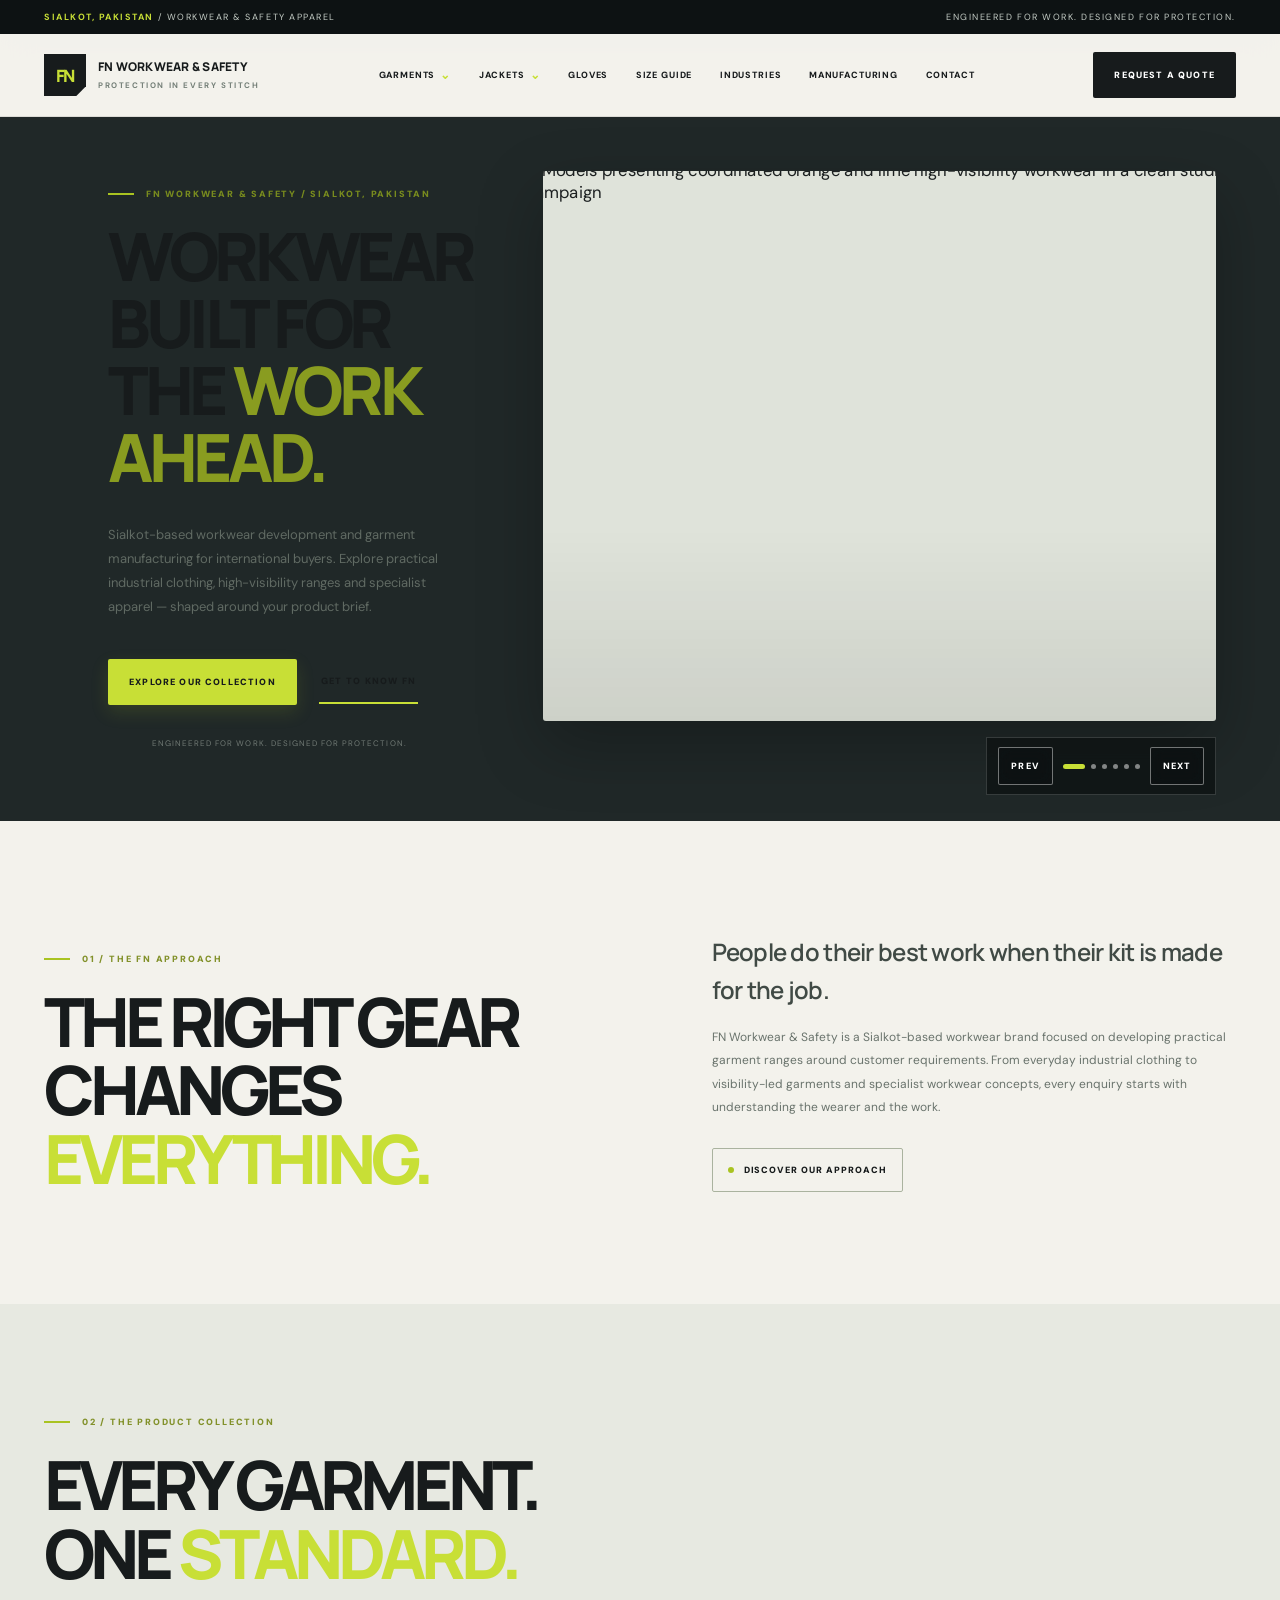
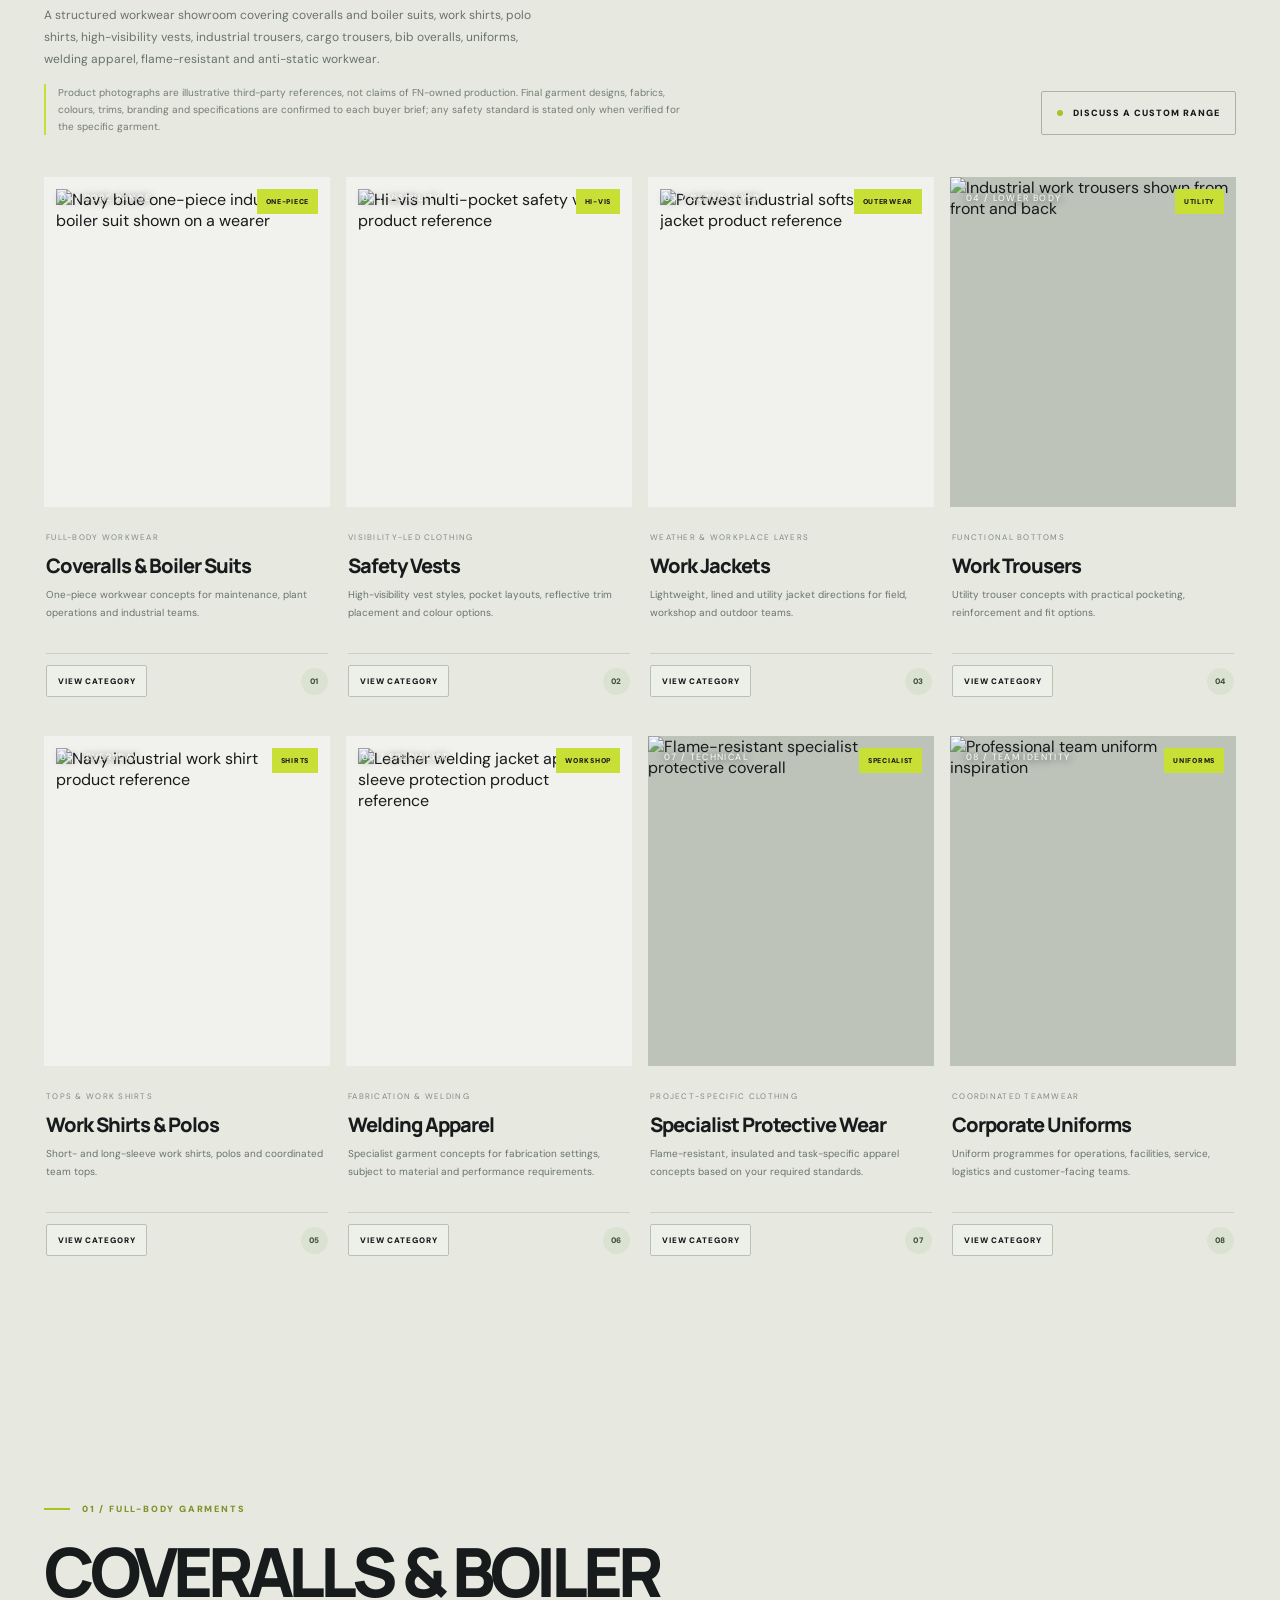
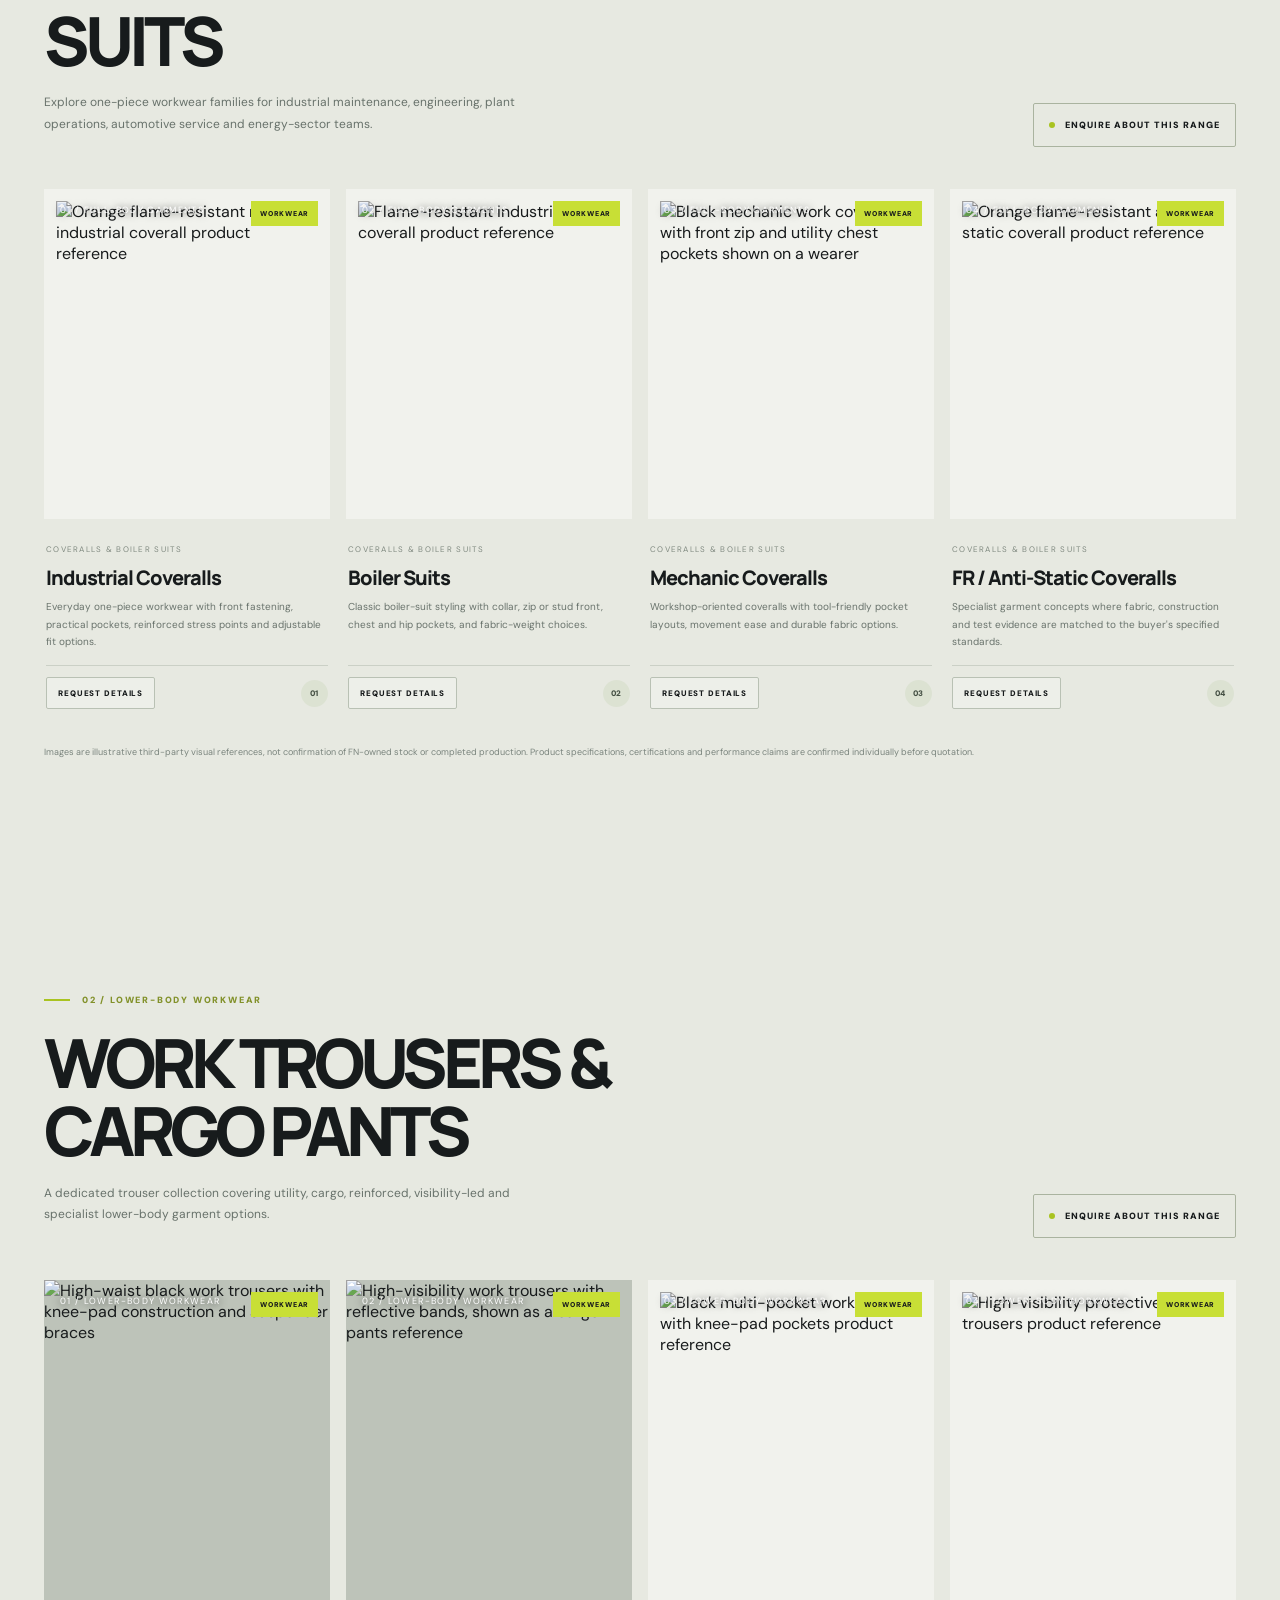
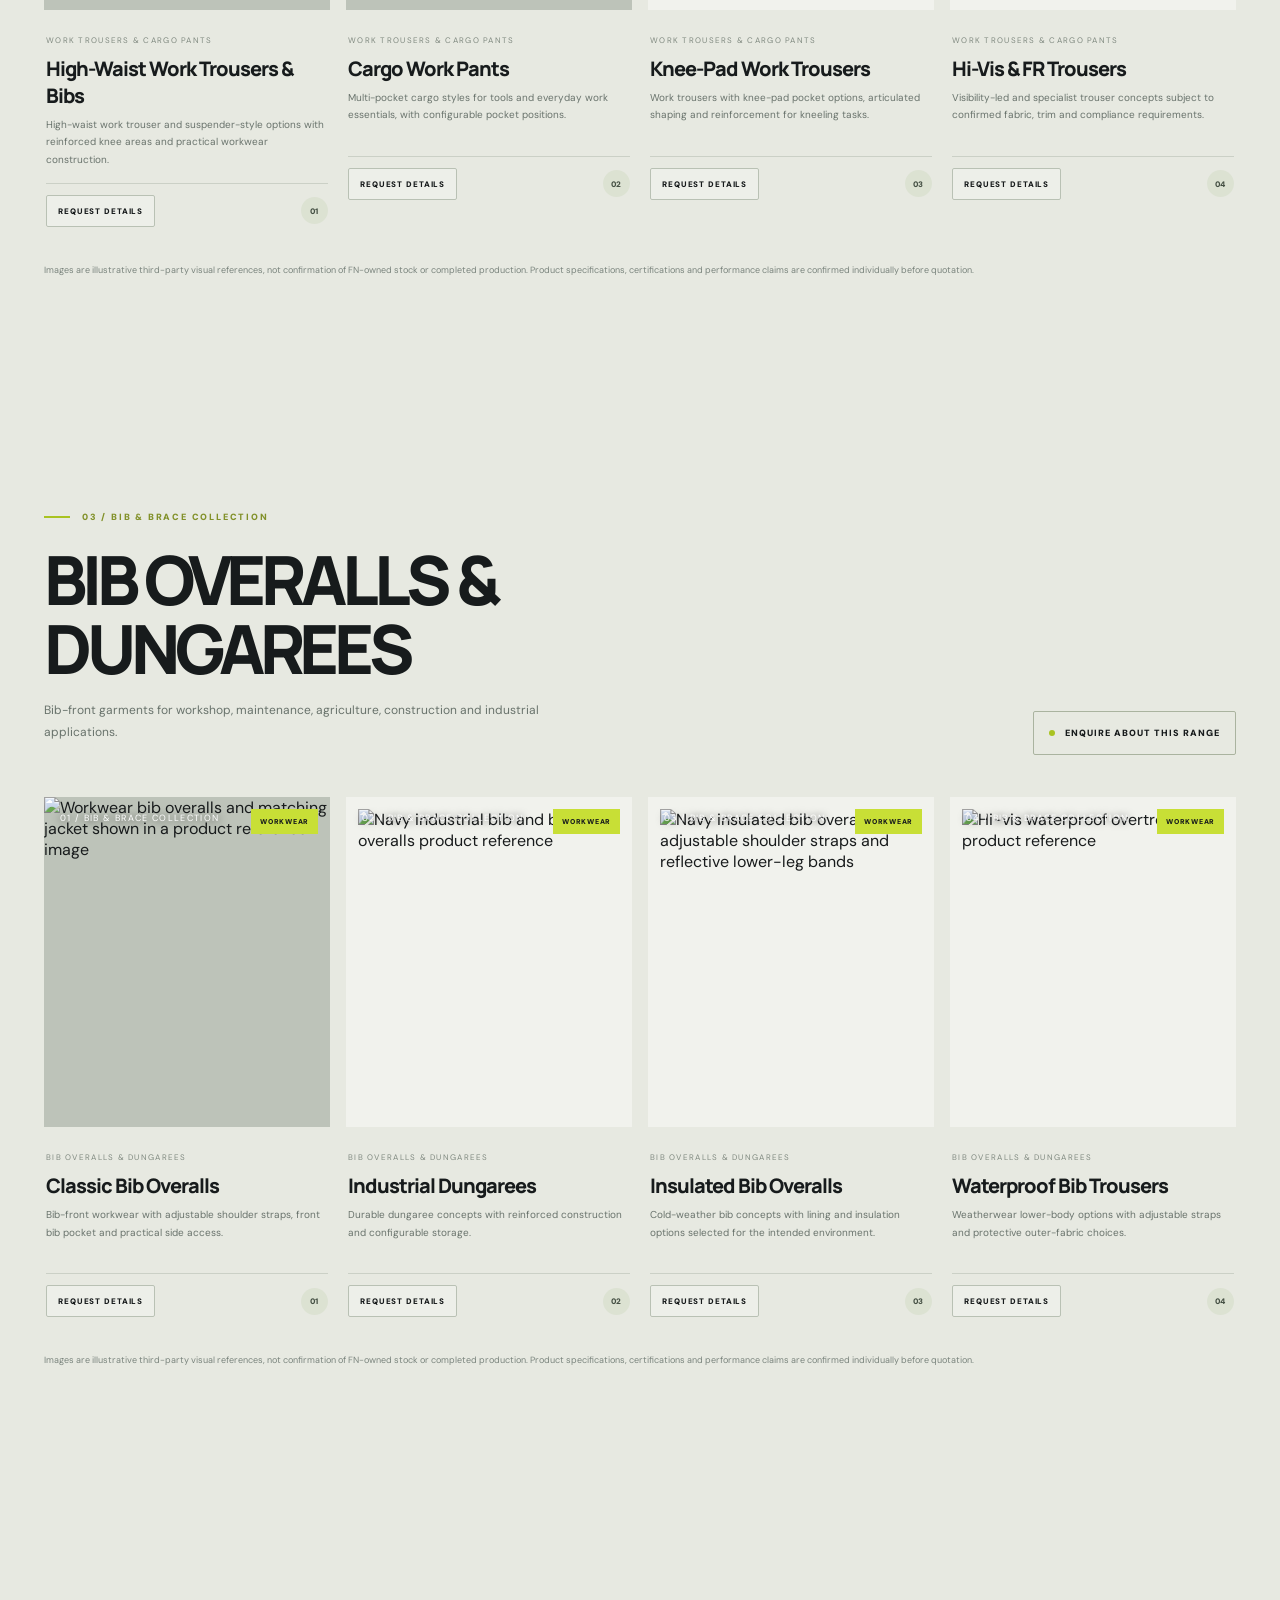
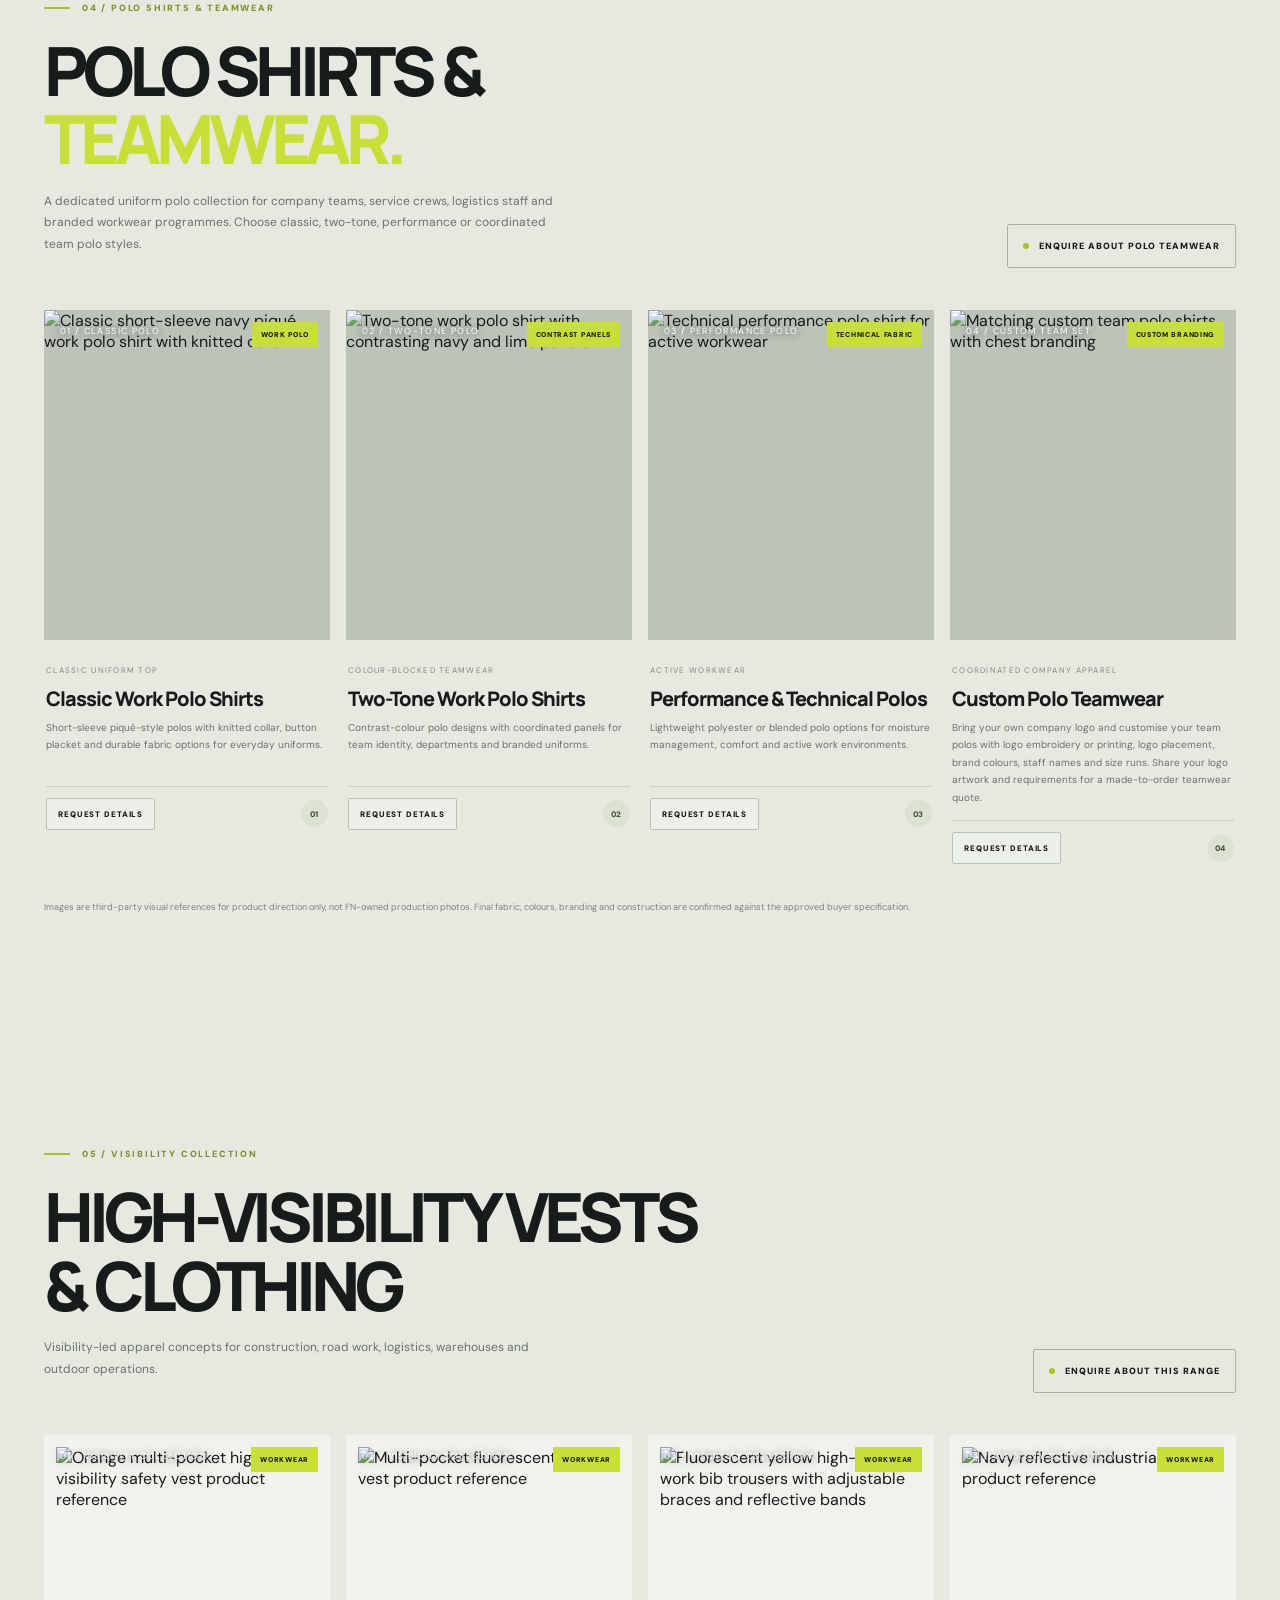
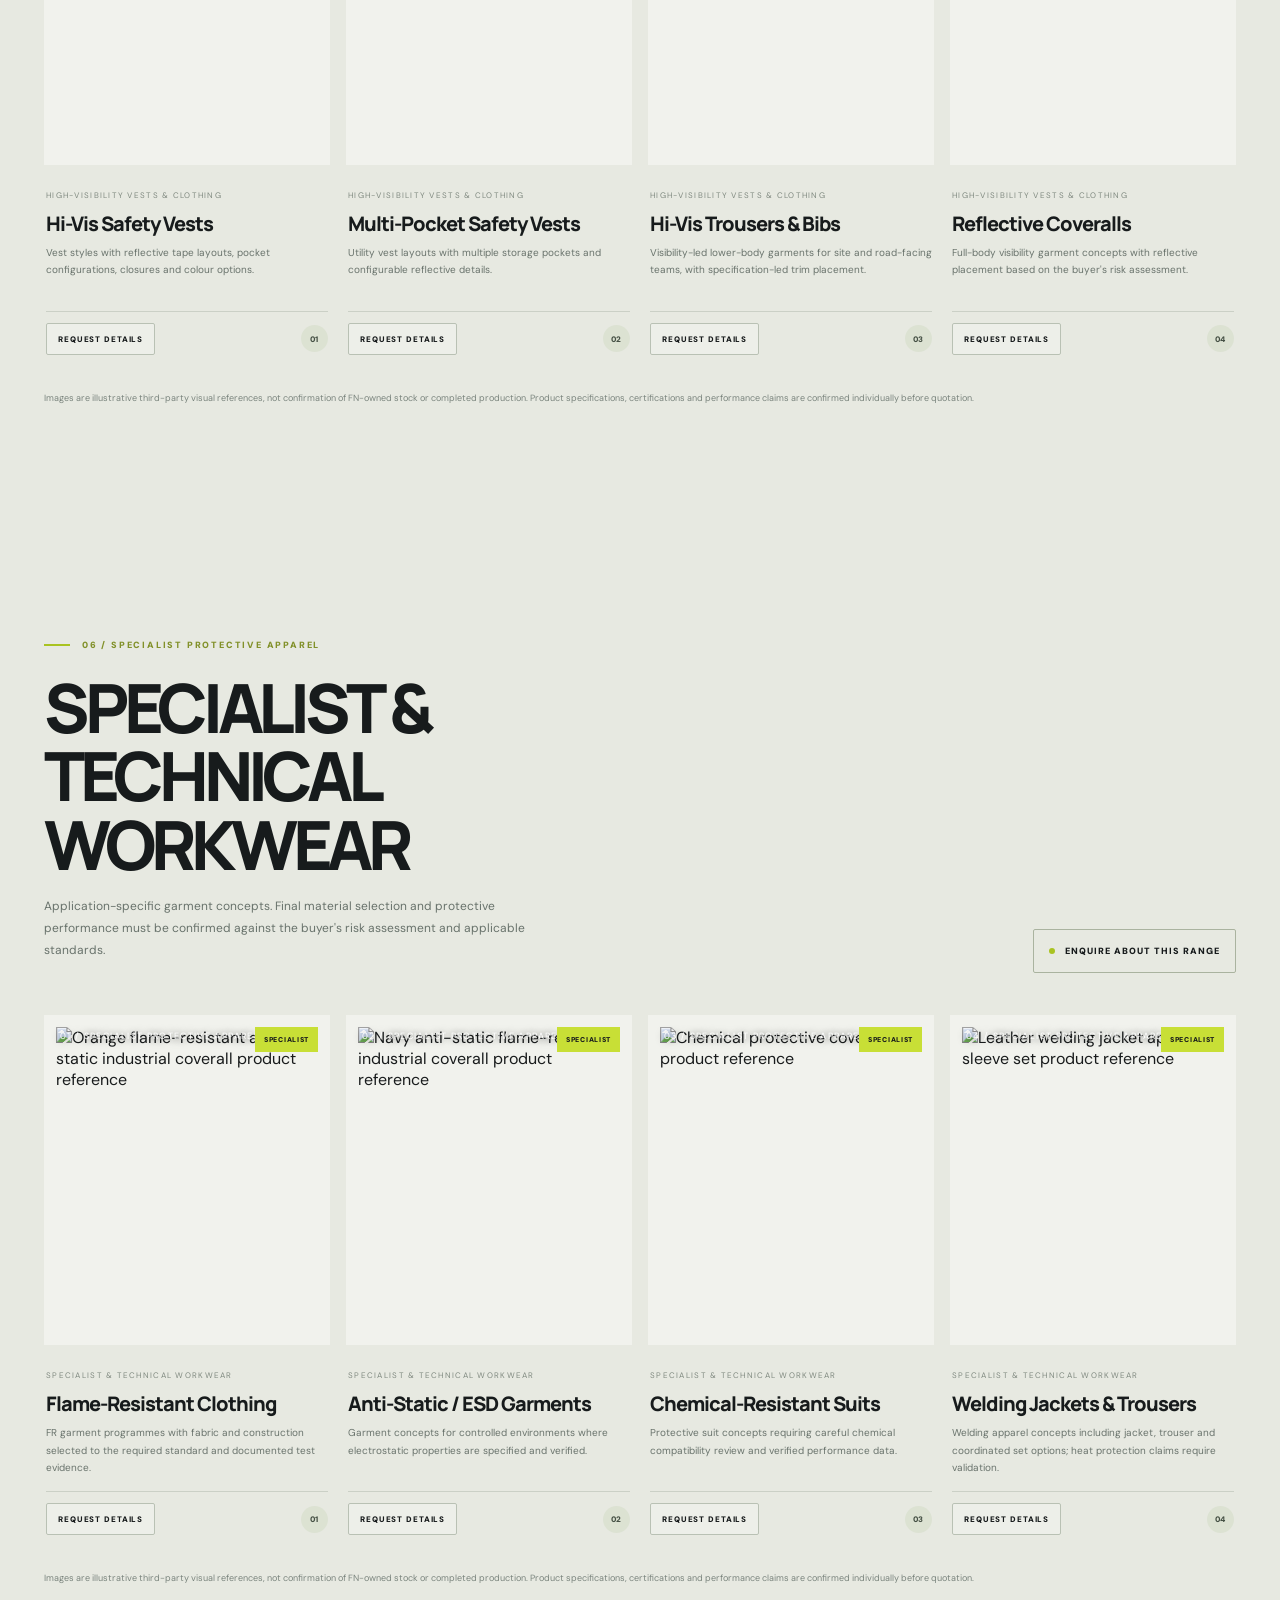
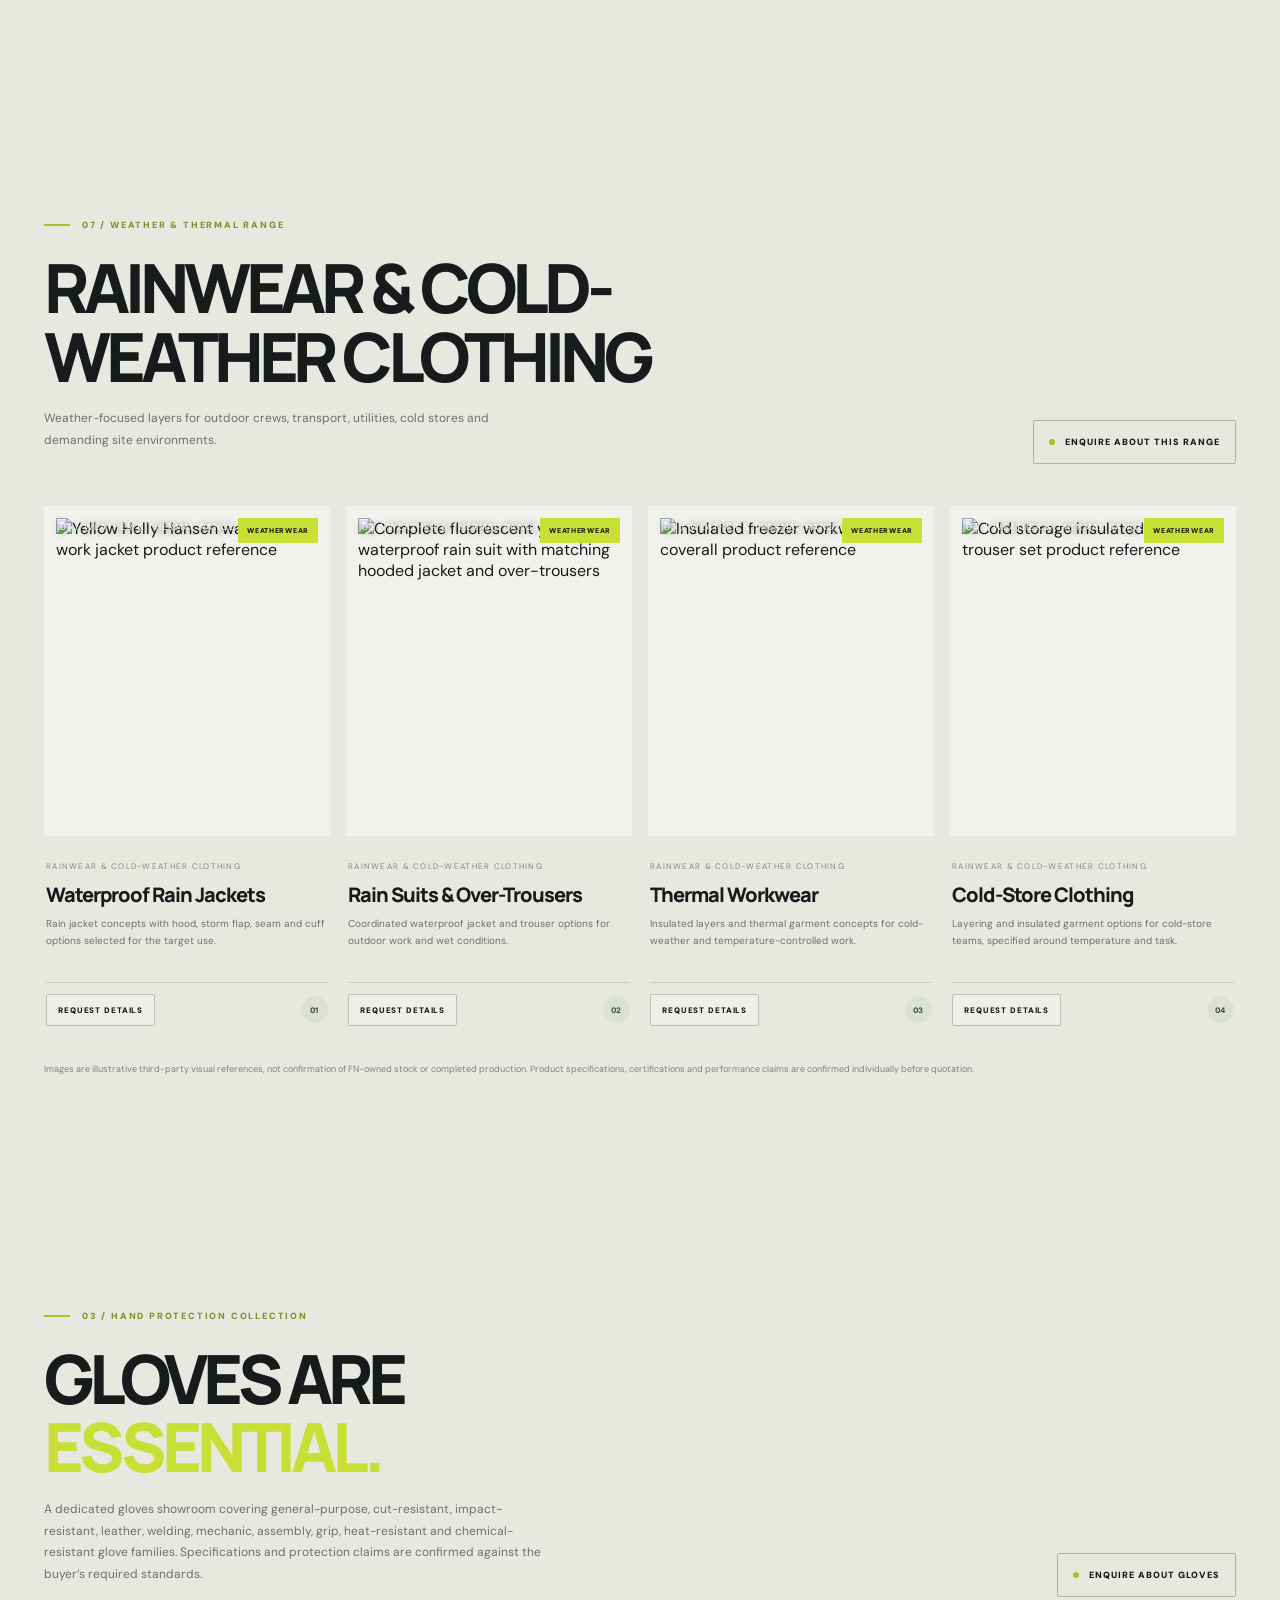
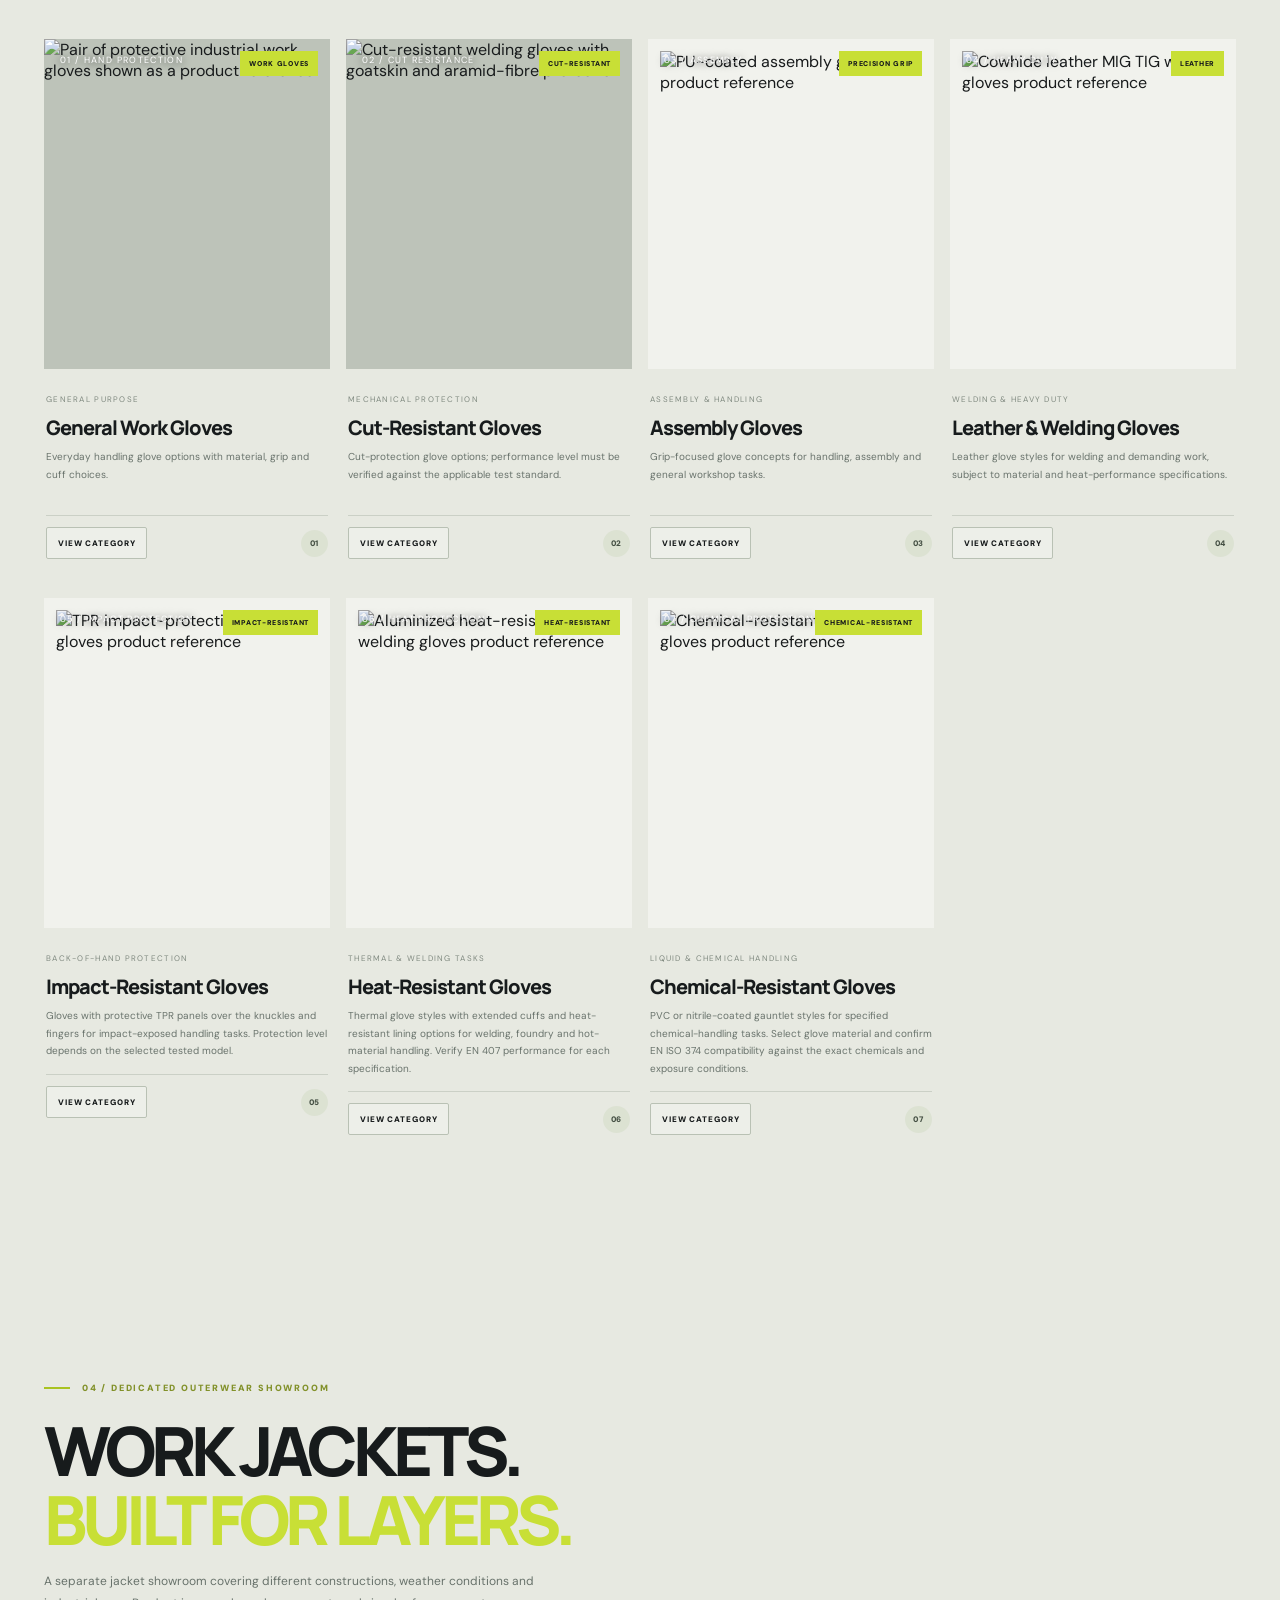
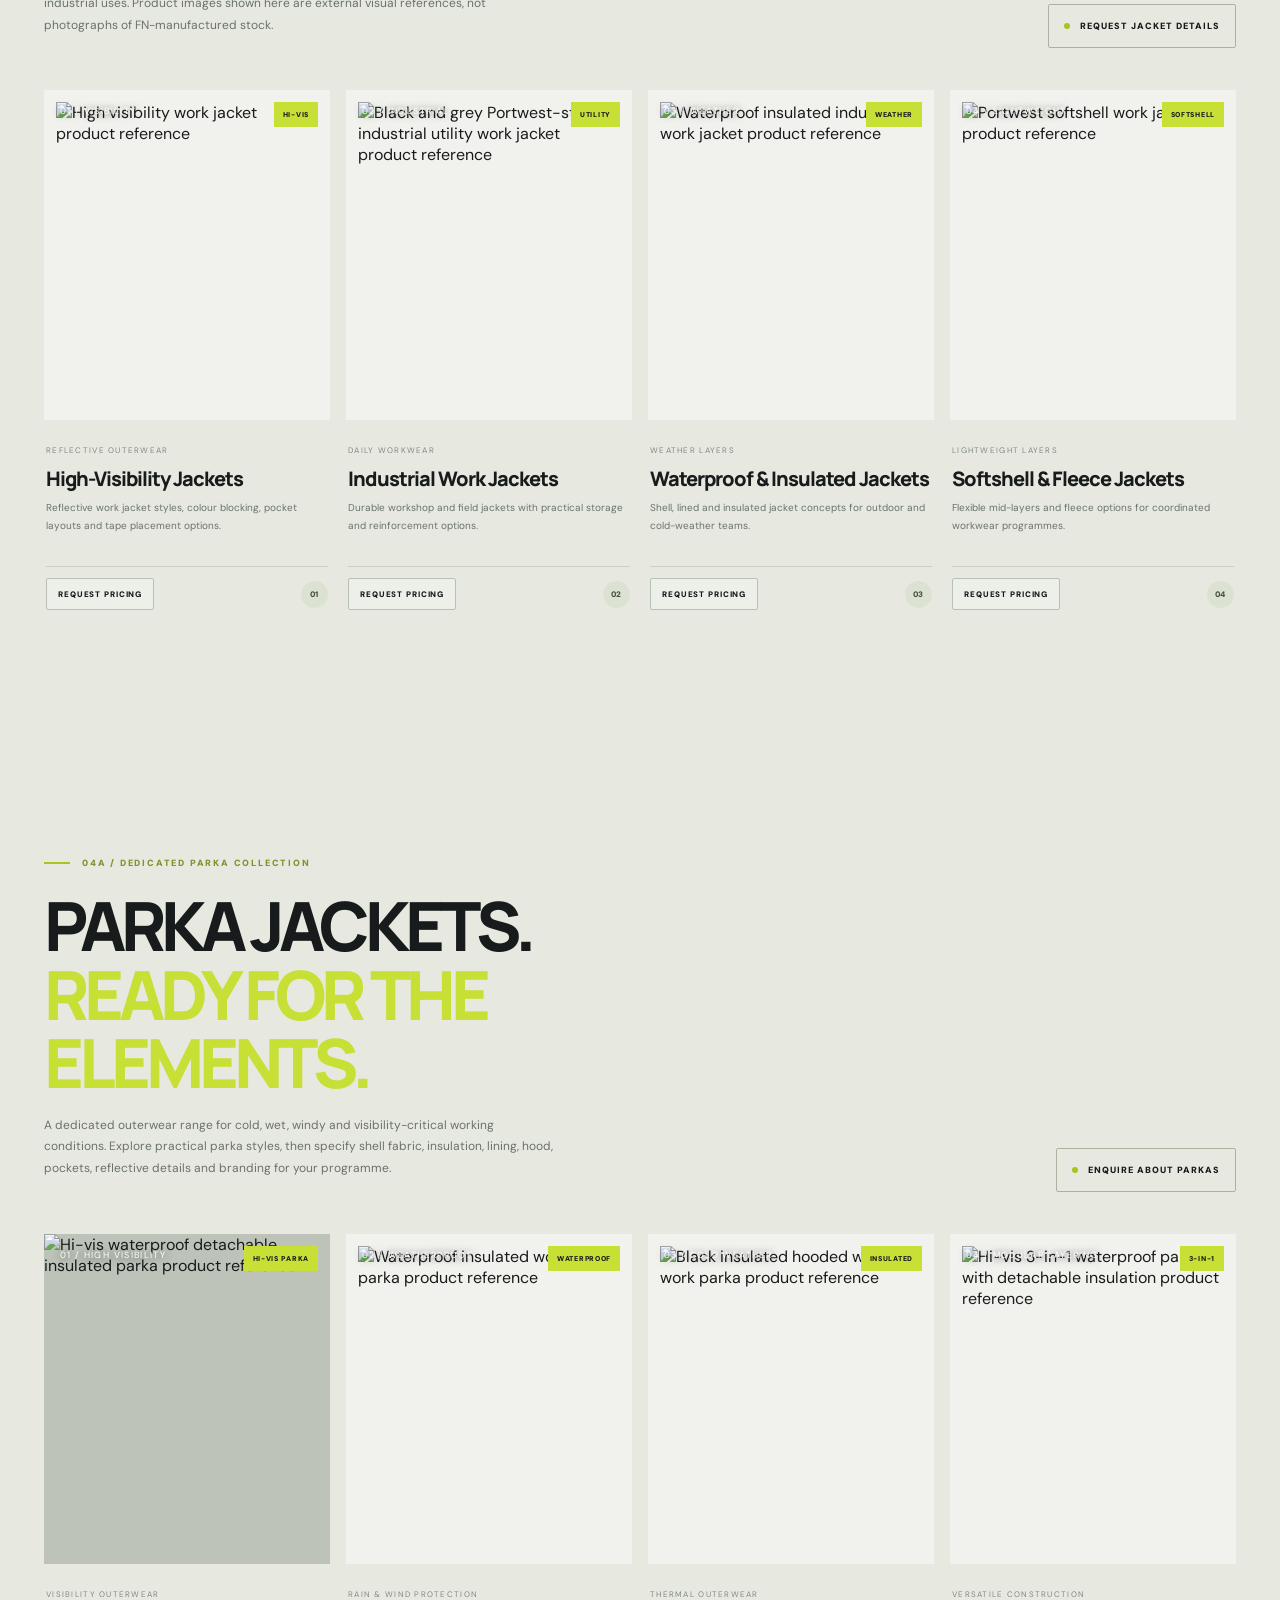
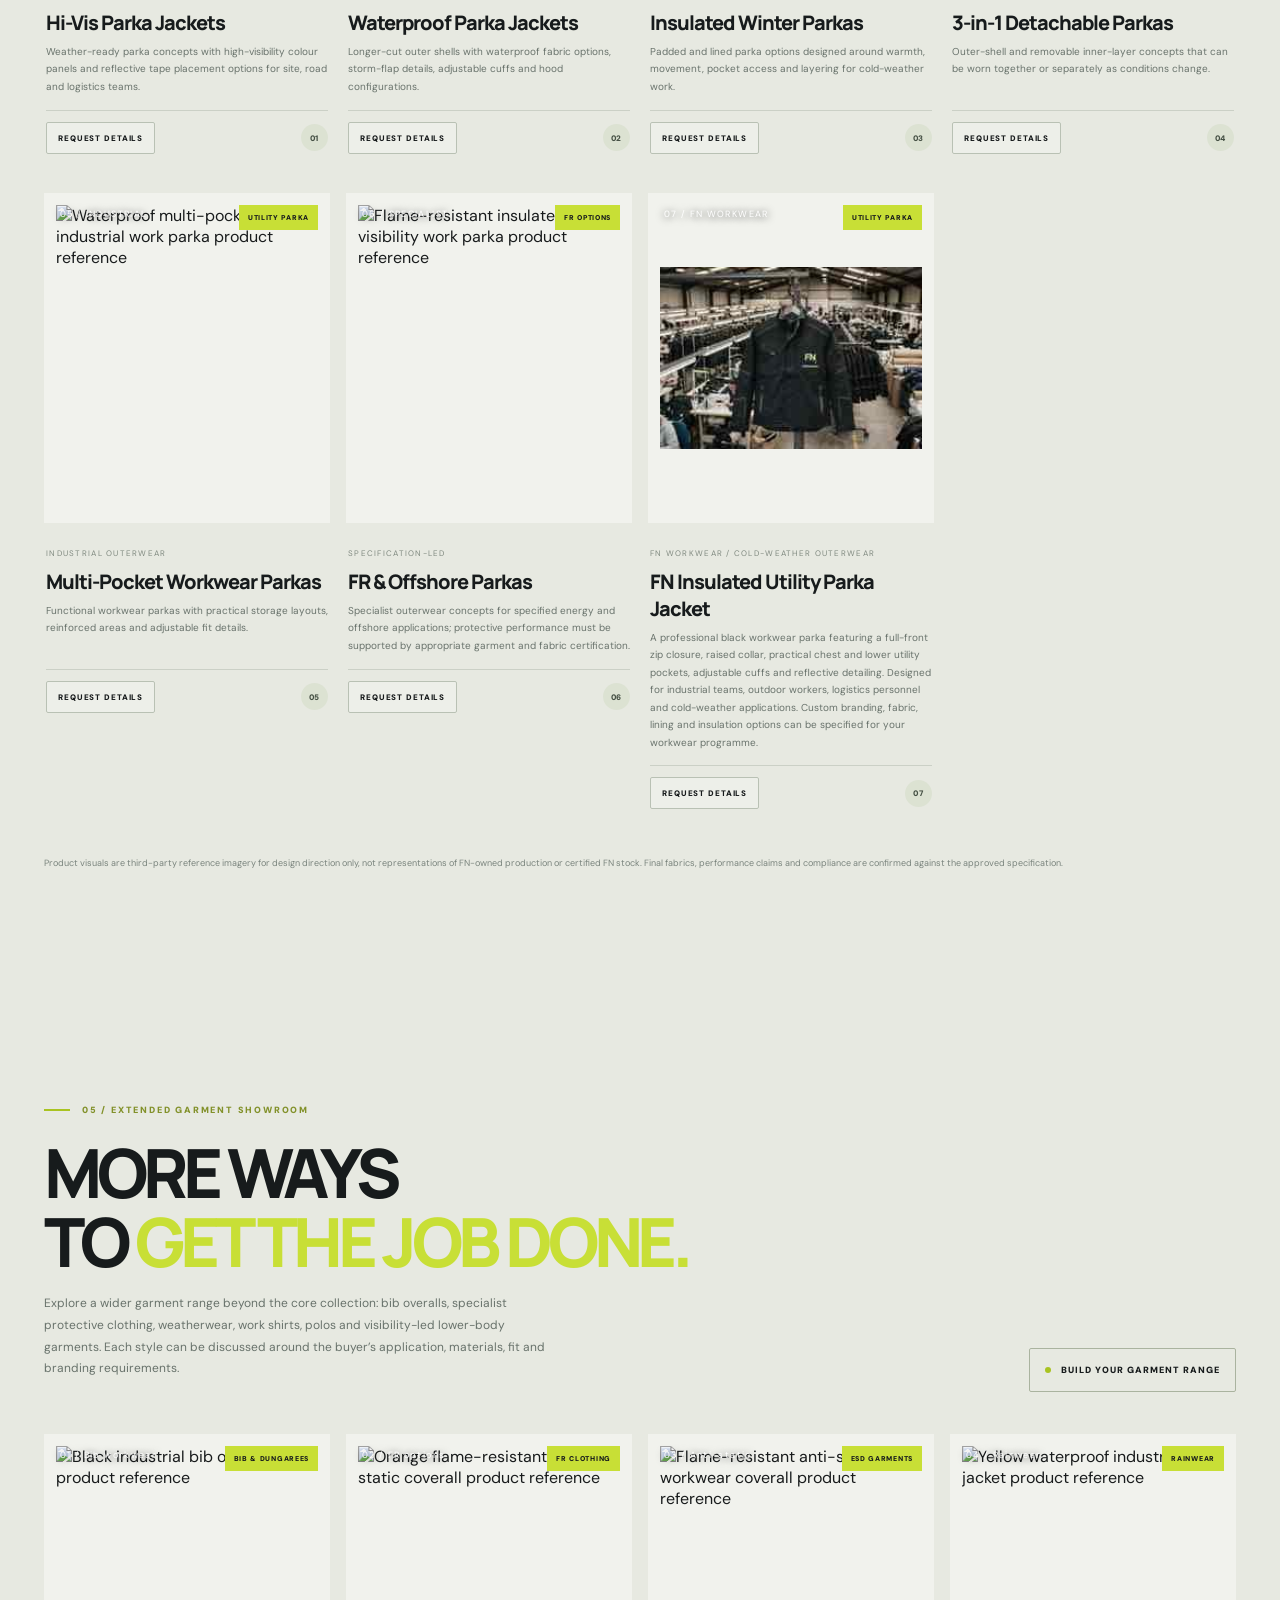
==== index.html @ 3ac315b6 "Replace manufacturing journey photos with six FN-branded stage visuals" ====
<!doctype html>
<html lang="en">
<head>
<meta charset="utf-8"><meta name="viewport" content="width=device-width,initial-scale=1">
<meta name="theme-color" content="#171b1c">
<meta name="description" content="Explore industrial workwear, safety garments and custom uniforms from FN Workwear & Safety in Sialkot, Pakistan. Enquire about products and quotations.">
<link rel="canonical" href="https://nadeemmishal792-sys.github.io/fn-workwear-safety/">
<meta name="robots" content="index,follow,max-image-preview:large">
<meta name="referrer" content="strict-origin-when-cross-origin">
<meta property="og:site_name" content="FN Workwear & Safety">
<meta property="og:url" content="https://nadeemmishal792-sys.github.io/fn-workwear-safety/">
<meta property="og:locale" content="en_PK">
<meta name="twitter:card" content="summary_large_image">
<meta name="twitter:title" content="FN Workwear & Safety | Workwear Built Around the Job">
<meta name="twitter:description" content="Explore workwear, industrial uniforms and safety apparel. Contact FN Workwear & Safety in Sialkot, Pakistan for product details and quotations.">
<script type="application/ld+json">
{
  "@context": "https://schema.org",
  "@type": "Organization",
  "name": "FN Workwear & Safety",
  "url": "https://nadeemmishal792-sys.github.io/fn-workwear-safety/",
  "description": "Workwear, industrial uniforms and safety apparel enquiries from Sialkot, Pakistan.",
  "address": {
    "@type": "PostalAddress",
    "addressLocality": "Sialkot",
    "addressCountry": "PK"
  },
  "email": "fnworkwear@gmail.com",
  "telephone": "+923434296090",
  "contactPoint": {
    "@type": "ContactPoint",
    "telephone": "+923434296090",
    "email": "fnworkwear@gmail.com",
    "contactType": "sales enquiries"
  }
}
</script>
<meta property="og:title" content="FN Workwear & Safety | Workwear Built Around the Job"><meta property="og:description" content="Explore industrial workwear, coveralls, high-visibility clothing, jackets, trousers, specialist garments and custom uniform programmes."><meta property="og:type" content="website">
<title>Workwear &amp; Safety Garments Manufacturer in Pakistan | FN</title>
<link rel="icon" href="favicon.svg" type="image/svg+xml">
<link rel="preconnect" href="https://fonts.googleapis.com"><link rel="preconnect" href="https://fonts.gstatic.com" crossorigin>
<link href="https://fonts.googleapis.com/css2?family=DM+Sans:wght@400;500;600;700&family=Manrope:wght@400;500;600;700;800;900&display=swap" rel="stylesheet">
<style>
:root{--ink:#171b1c;--deep:#0d1213;--paper:#f3f2ec;--white:#fbfaf6;--muted:#707974;--line:#d9ddd4;--lime:#c8df36;--lime2:#a9c321;--max:1320px;--ease:cubic-bezier(.2,.75,.25,1)}
*{box-sizing:border-box}html{scroll-behavior:smooth;scroll-padding-top:100px}body{margin:0;background:var(--paper);color:var(--ink);font-family:"DM Sans",sans-serif}a{color:inherit;text-decoration:none}img{display:block;width:100%;height:100%;object-fit:cover}button{font:inherit}.wrap{width:min(var(--max),calc(100% - 88px));margin:auto}
.topline{height:34px;background:var(--deep);color:#c4ccc5;font-size:9px;letter-spacing:.17em;text-transform:uppercase}.topline .wrap{height:100%;display:flex;align-items:center;justify-content:space-between}.topline strong{color:var(--lime);font-weight:700}
.header{position:sticky;top:0;z-index:30;background:rgba(243,242,236,.94);backdrop-filter:blur(18px);border-bottom:1px solid rgba(23,27,28,.1)}.nav{height:82px;display:flex;align-items:center;justify-content:space-between;gap:25px}.brand{display:flex;align-items:center;gap:12px;flex-shrink:0}.brand-mark{width:42px;height:42px;display:grid;place-items:center;background:var(--ink);color:var(--lime);font:900 17px Manrope;letter-spacing:-.1em;clip-path:polygon(0 0,100% 0,100% 77%,77% 100%,0 100%)}.brand-name{font:900 12px Manrope;letter-spacing:.02em;line-height:1.2}.brand-name small{display:block;font:700 8px "DM Sans";letter-spacing:.2em;color:#758078;margin-top:5px}.navlinks{display:flex;align-items:center;gap:clamp(13px,2vw,28px)}.navlinks a{font-size:9px;letter-spacing:.11em;text-transform:uppercase;font-weight:800;position:relative}.navlinks a:after{display:none!important}.navlinks a:hover:after{display:none!important}.btn{display:inline-flex;align-items:center;justify-content:center;gap:18px;padding:16px 21px;border:0;font-size:9px;font-weight:900;letter-spacing:.13em;text-transform:uppercase;transition:transform .25s var(--ease),background .25s;cursor:pointer}.btn:hover{transform:translateY(-3px)}.btn-lime{background:var(--lime);color:var(--ink)}.btn-lime:hover{background:#d8eb65}.btn-dark{background:var(--ink);color:white}.btn-outline{border:1px solid rgba(255,255,255,.38);color:white}.menu{display:none;border:0;background:none;font-size:25px}
.hero{min-height:690px;height:min(790px,calc(100svh - 116px));position:relative;overflow:hidden;background:#202828;color:white;isolation:isolate}.hero-media{position:absolute;inset:0;z-index:-2}.hero-media img{filter:grayscale(.22) brightness(.72);object-position:center 44%;transform:scale(1.02);animation:heroCinematic 32s ease-in-out infinite alternate;will-change:transform;backface-visibility:hidden}.hero:after{content:"";position:absolute;inset:0;z-index:-1;background:linear-gradient(90deg,rgba(8,13,14,.93),rgba(8,13,14,.67) 47%,rgba(8,13,14,.1)),linear-gradient(0deg,rgba(8,13,14,.55),transparent 42%)}.hero-inner{height:100%;display:flex;flex-direction:column;justify-content:center;padding-top:15px}.eyebrow{display:flex;align-items:center;gap:12px;font-size:9px;font-weight:900;letter-spacing:.2em;text-transform:uppercase;color:#82912a}.eyebrow:before{content:"";width:26px;height:2px;background:var(--lime2)}.hero .eyebrow{color:var(--lime)}.hero h1{font:900 clamp(64px,9.3vw,132px)/.87 Manrope;letter-spacing:-.09em;margin:30px 0 24px;max-width:930px}.hero h1 em,.headline em{font-style:normal;color:var(--lime)}.hero-copy{max-width:490px;color:#d2d8d1;font-size:15px;line-height:1.85}.hero-actions{display:flex;align-items:center;gap:28px;margin-top:29px}.hero-link{font-size:9px;font-weight:900;letter-spacing:.14em}.hero-meta{position:absolute;bottom:29px;left:0;right:0;display:flex;justify-content:space-between;color:#d0d5ce;font-size:8px;letter-spacing:.16em;text-transform:uppercase}.hero-meta b{color:var(--lime)}
.section{padding:112px 0}.intro-grid{display:grid;grid-template-columns:1fr 1fr;gap:12%;align-items:end}.headline{font:900 clamp(40px,5.3vw,72px)/1.01 Manrope;letter-spacing:-.075em;margin:22px 0 0}.lead{font:600 clamp(18px,2vw,24px)/1.55 Manrope;letter-spacing:-.03em;color:#404a45;margin:0 0 18px}.body-copy{font-size:12px;line-height:1.95;color:#69736c}.text-link{display:inline-flex;gap:12px;align-items:center;border-bottom:1px solid #98a18f;padding:0 0 10px;font-size:9px;font-weight:900;letter-spacing:.13em;text-transform:uppercase;margin-top:17px}
.product-section{background:#e7e9e1}.section-head{display:flex;justify-content:space-between;align-items:end;gap:25px;margin-bottom:42px}.section-head .headline{max-width:690px}.section-intro{max-width:510px;font-size:12px;line-height:1.8;color:#68726b;margin-top:18px}.image-reference-note{max-width:650px;margin:14px 0 0;font-size:10px;line-height:1.7;color:#737c72;border-left:2px solid var(--lime);padding-left:12px}.product-grid{display:grid;grid-template-columns:repeat(4,minmax(0,1fr));gap:16px}.product-card{min-width:0;display:block;perspective:1000px}.product-image{height:330px;position:relative;overflow:hidden;background:#bdc3b9;transform-style:preserve-3d;transition:transform .5s var(--ease),box-shadow .5s}.product-image img{transition:transform .8s var(--ease),filter .5s;filter:saturate(.72)}.product-image img.garment-photo{object-fit:contain;padding:12px;background:#f1f2ec}.product-card:hover .product-image{transform:translateY(-5px);box-shadow:16px 20px 38px rgba(20,29,23,.15)}.product-card:hover .product-image img{transform:scale(1.055);filter:saturate(1)}.product-number{position:absolute;top:15px;left:16px;color:white;font-size:9px;letter-spacing:.15em;text-shadow:0 1px 8px #111}.product-badge{position:absolute;right:12px;top:12px;background:var(--lime);color:var(--ink);padding:8px 9px;font-size:7px;font-weight:900;letter-spacing:.1em;text-transform:uppercase}.product-arrow{display:none!important}.product-info{padding:17px 2px 23px}.product-info small{font-size:8px;color:#808a80;letter-spacing:.16em;text-transform:uppercase}.product-info h3{font:900 20px Manrope;letter-spacing:-.05em;margin:7px 0}.product-info p{font-size:10px;line-height:1.75;color:#69736c;margin:0;min-height:53px}.product-footer{display:flex;justify-content:space-between;align-items:center;border-top:1px solid #cbd0c6;margin-top:14px;padding-top:11px;font-size:8px;font-weight:900;letter-spacing:.1em;text-transform:uppercase}
.dark-section{background:var(--ink);color:white}.dark-grid{display:grid;grid-template-columns:.82fr 1.18fr;gap:8%;align-items:center}.dark-section .headline{font-size:clamp(43px,5vw,68px)}.dark-section .body-copy{color:#b1bbb2;max-width:430px;margin:25px 0}.feature-list{padding:0;list-style:none;margin:26px 0 30px}.feature-list li{display:flex;align-items:center;gap:12px;margin:14px 0;font-size:11px;color:#d4d9d2}.feature-list i{font-style:normal;color:var(--lime);border:1px solid var(--lime);width:18px;height:18px;display:grid;place-items:center;font-size:10px}.feature-image{height:520px;position:relative;overflow:hidden;transform:none;box-shadow:22px 24px 0 rgba(200,223,54,.12)}.feature-image img{filter:saturate(.7)}.feature-label{position:absolute;left:0;bottom:0;background:var(--lime);color:var(--ink);padding:14px 18px;font-size:8px;font-weight:900;letter-spacing:.13em}
.industry-section{background:var(--paper)}.industry-grid{display:grid;grid-template-columns:repeat(3,1fr);gap:16px}.industry-card{height:340px;position:relative;overflow:hidden;background:#202727;color:white;isolation:isolate}.industry-card img{position:absolute;inset:0;z-index:-2;filter:brightness(.55) saturate(.65);transition:transform .7s var(--ease),filter .5s}.industry-card:after{content:"";position:absolute;inset:0;z-index:-1;background:linear-gradient(0deg,rgba(8,12,13,.9),transparent 70%)}.industry-card:hover img{transform:scale(1.06);filter:brightness(.7) saturate(.9)}.industry-content{position:absolute;left:23px;right:23px;bottom:22px}.industry-content small{font-size:8px;letter-spacing:.16em;color:var(--lime);font-weight:800}.industry-content h3{font:900 26px Manrope;letter-spacing:-.055em;margin:8px 0}.industry-content p{font-size:10px;line-height:1.7;color:#d2d8d1;max-width:330px;margin:0}.industry-content span{position:absolute;right:0;bottom:0;width:37px;height:37px;background:var(--lime);color:var(--ink);display:grid;place-items:center;font-size:17px}
.manifesto{background:var(--lime);padding:95px 0}.manifesto .eyebrow{color:#47521b}.manifesto .eyebrow:before{background:#47521b}.manifesto h2{font:900 clamp(40px,6.2vw,82px)/.97 Manrope;letter-spacing:-.08em;margin:28px 0 25px;max-width:1050px}.manifesto h2 em{font-style:normal;color:#f4f3ec}.manifesto p{font-size:12px;line-height:1.8;max-width:540px;color:#465020}
.process-grid{display:grid;grid-template-columns:repeat(4,1fr);margin-top:52px;border-top:1px solid var(--line)}.process{padding:26px 23px 20px 0;min-height:205px;border-bottom:1px solid var(--line)}.process:not(:first-child){padding-left:24px;border-left:1px solid var(--line)}.process b{font-size:9px;letter-spacing:.15em;color:#87972b}.process h3{font:900 23px Manrope;letter-spacing:-.04em;margin:36px 0 9px}.process p{font-size:10px;line-height:1.8;color:#69736c;max-width:230px}
.contact-band{background:#e7e9e1}.contact-grid{display:grid;grid-template-columns:.85fr 1.15fr;gap:9%;align-items:start}.contact-info .headline{font-size:clamp(40px,5vw,66px)}.contact-list{margin-top:30px;border-top:1px solid #cbd0c6}.contact-list a{display:block;padding:16px 0;border-bottom:1px solid #cbd0c6;font-size:13px;font-weight:800}.contact-list small{display:block;font-size:8px;letter-spacing:.16em;color:#78827a;margin-bottom:7px}.form{background:#f7f6f0;padding:34px;box-shadow:0 20px 45px rgba(30,38,31,.07)}.form h3{font:900 25px Manrope;letter-spacing:-.05em;margin:0 0 24px}.form label{display:block;font-size:8px;letter-spacing:.13em;font-weight:900;color:#66716a;margin:0 0 15px}.form input,.form textarea,.form select{display:block;width:100%;margin-top:8px;padding:14px;border:1px solid #d2d6cd;background:#fffefa;color:var(--ink);font:12px "DM Sans";outline:none}.form input:focus,.form textarea:focus,.form select:focus{border-color:#9bad31}.form textarea{min-height:105px;resize:vertical}.form-row{display:grid;grid-template-columns:1fr 1fr;gap:14px}.form-note{font-size:9px;line-height:1.7;color:#7a847d;margin-top:13px}
.footer{background:#0b1011;color:white;padding:70px 0 24px}.footer-top{display:flex;justify-content:space-between;align-items:center;gap:30px;padding-bottom:43px;border-bottom:1px solid #2b3331}.footer .brand-mark{background:var(--lime);color:var(--ink)}.footer .brand-name small{color:#8b968e}.footer-strap{font:900 clamp(24px,3.2vw,40px)/1.1 Manrope;letter-spacing:-.05em}.footer-grid{display:grid;grid-template-columns:1.3fr 1fr 1fr 1fr;gap:35px;padding:38px 0}.footer-col small{font-size:8px;color:var(--lime);letter-spacing:.17em;text-transform:uppercase}.footer-col a,.footer-col p{display:block;color:#b1bbb3;font-size:10px;line-height:2;margin:9px 0}.footer-bottom{display:flex;justify-content:space-between;gap:20px;border-top:1px solid #2b3331;padding-top:18px;color:#7f8a82;font-size:8px;letter-spacing:.08em}
@keyframes heroCinematic{0%{transform:scale(1.02) translate3d(0,0,0)}50%{transform:scale(1.09) translate3d(-.7%,.25%,0)}100%{transform:scale(1.045) translate3d(.55%,-.2%,0)}}
.reveal{opacity:0;transform:translateY(24px);transition:opacity .7s var(--ease),transform .7s var(--ease)}.reveal.visible{opacity:1;transform:translateY(0)}
@media(max-width:1050px){.wrap{width:calc(100% - 54px)}.navlinks{gap:13px}.navlinks a{font-size:8px}.nav>.btn{padding:13px}.product-grid{grid-template-columns:repeat(3,1fr)}.product-image{height:310px}.dark-grid{gap:5%}.industry-grid{grid-template-columns:repeat(2,1fr)}}
@media(max-width:720px){.wrap{width:calc(100% - 38px)}.topline{height:29px;font-size:7px}.topline .wrap span:last-child{display:none}.nav{height:70px}.navlinks,.nav>.btn{display:none}.menu{display:block}.mobile-menu{display:none;position:absolute;top:70px;left:0;right:0;background:var(--paper);padding:8px 20px 18px;border-top:1px solid var(--line)}.mobile-menu.open{display:block}.mobile-menu a{display:flex;justify-content:space-between;padding:14px 0;border-bottom:1px solid var(--line);font-size:11px;font-weight:800}.hero{height:690px;min-height:610px;max-height:calc(100svh - 99px)}.hero h1{font-size:clamp(58px,15vw,88px)}.hero-copy{font-size:13px;max-width:340px}.hero-actions{align-items:flex-start;flex-direction:column;gap:20px}.hero-meta{font-size:7px;bottom:17px}.section{padding:75px 0}.intro-grid,.dark-grid,.contact-grid{grid-template-columns:1fr;gap:30px}.headline{font-size:43px}.lead{font-size:18px}.section-head{display:block;margin-bottom:28px}.section-head>.text-link{margin-top:20px}.product-grid{grid-template-columns:repeat(2,minmax(0,1fr));gap:10px 12px}.product-image{height:250px}.product-info h3{font-size:16px}.product-info p{font-size:9px;min-height:65px}.product-info{padding-top:13px}.product-footer{font-size:7px}.feature-image{height:340px;transform:none;box-shadow:10px 12px 0 rgba(200,223,54,.12)}.industry-grid{grid-template-columns:1fr 1fr;gap:10px}.industry-card{height:275px}.industry-content{left:14px;right:14px;bottom:15px}.industry-content h3{font-size:19px}.industry-content p{font-size:9px}.industry-content span{width:30px;height:30px}.manifesto{padding:72px 0}.manifesto h2{font-size:43px}.process-grid{grid-template-columns:1fr 1fr;margin-top:35px}.process{min-height:175px;padding:20px 12px 10px 0}.process:not(:first-child){padding-left:13px}.process:nth-child(3){border-left:0;padding-left:0}.process h3{font-size:19px;margin-top:27px}.process p{font-size:9px}.form{padding:24px 18px}.form-row{grid-template-columns:1fr;gap:0}.footer{padding:52px 0 20px}.footer-top{display:block}.footer-strap{margin-top:30px}.footer-grid{grid-template-columns:1fr 1fr;gap:23px 15px;padding:30px 0}.footer-bottom{display:block;line-height:2.1}}
@media(max-width:390px){.product-image{height:215px}.industry-card{height:250px}.industry-content h3{font-size:17px}}
@media(prefers-reduced-motion:reduce){html{scroll-behavior:auto}*,*:before,*:after{animation:none!important;transition:none!important}.reveal{opacity:1;transform:none}}

.mobile-menu{display:none}

/* Clear category navigation inspired by specialist PPE catalogues */
.nav-dropdown{position:relative;height:100%;display:flex;align-items:center}
.nav-trigger{display:flex;align-items:center;gap:5px}.nav-trigger span{font-size:12px;color:var(--lime)}
.nav-dropdown-menu{display:none;position:absolute;top:calc(100% - 1px);left:-18px;min-width:245px;padding:10px;background:#f5f5ef;border-top:3px solid var(--lime);box-shadow:0 18px 38px rgba(0,0,0,.18);z-index:1000}
/* Dropdown panels open only after an intentional click, not when the pointer passes over the hero image. */
.nav-dropdown.open .nav-dropdown-menu{display:block}
.nav-dropdown-menu a{display:block!important;padding:11px 12px;border-bottom:1px solid #e0e2d9;font-size:10px!important;letter-spacing:.02em;white-space:nowrap}
.nav-dropdown-menu a:last-child{border-bottom:0}.nav-dropdown-menu a:hover{background:#e9ebe3}
.mobile-menu strong{display:block;padding:15px 0 5px;color:#69716a;font-size:9px;letter-spacing:.16em}
@media(max-width:720px){.nav-dropdown{display:none}.navlinks{display:none}}

/* Phase 2 motion polish: restrained movement, depth and accessibility. */
.hero{background:#111819}
.hero-media img{filter:none;opacity:.98;object-position:center;transform:scale(1.02);animation:heroDepth 26s ease-in-out infinite alternate}
.hero:before{content:"";position:absolute;inset:-18%;z-index:-1;pointer-events:none;background:radial-gradient(ellipse at 76% 47%,rgba(200,223,54,.13),transparent 32%),radial-gradient(ellipse at 89% 68%,rgba(205,105,45,.1),transparent 26%);animation:heroAtmosphere 12s ease-in-out infinite alternate}
.hero:after{background:linear-gradient(90deg,rgba(8,13,14,.96),rgba(8,13,14,.78) 39%,rgba(8,13,14,.2) 78%,rgba(8,13,14,.12)),linear-gradient(0deg,rgba(8,13,14,.55),transparent 42%)}
.hero .hero-inner{position:relative;z-index:1}
.btn,.text-link,.hero-link,.navlinks a,.mobile-menu a{transition:color .28s var(--ease),background .28s var(--ease),transform .35s var(--ease),border-color .28s var(--ease)}
.btn:active{transform:translateY(-1px) scale(.985)}
.product-card{--tilt-x:0deg;--tilt-y:0deg}
.product-card:hover .product-image{transform:perspective(1100px) translateY(-7px) rotateX(var(--tilt-x)) rotateY(var(--tilt-y));box-shadow:18px 24px 42px rgba(20,29,23,.18)}
.product-image img{will-change:transform}
.industry-card,.feature-image,.form{transition:transform .55s var(--ease),box-shadow .55s var(--ease)}
.industry-card:hover{transform:translateY(-6px);box-shadow:0 22px 42px rgba(20,29,23,.18)}
.feature-image:hover{transform:translateY(-4px);box-shadow:26px 30px 0 rgba(200,223,54,.15)}
.form:focus-within{box-shadow:0 25px 55px rgba(30,38,31,.12)}
.reveal{transition:opacity .85s var(--ease),transform .85s var(--ease),filter .85s var(--ease);filter:blur(2px)}
.reveal.visible{filter:blur(0)}
@keyframes heroDepth{0%{transform:scale(1.02) translate3d(0,0,0)}100%{transform:scale(1.09) translate3d(-1.1%,.5%,0)}}
@keyframes heroAtmosphere{0%{transform:translate3d(-1%,0,0) scale(.96);opacity:.65}100%{transform:translate3d(1.5%,-1%,0) scale(1.06);opacity:1}}
@media(prefers-reduced-motion:reduce){
 html{scroll-behavior:auto}
 *,*::before,*::after{animation-duration:.01ms!important;animation-iteration-count:1!important;transition-duration:.01ms!important;scroll-behavior:auto!important}
 .reveal{opacity:1;transform:none;filter:none}
}

/* Full-screen product carousel: same hero frame, palette and typography. */
.hero-media{overflow:hidden;background:#111819}
.hero-slide{position:absolute;inset:0;opacity:0;visibility:hidden;transition:opacity 1.15s ease,visibility 1.15s ease}
.hero-slide.is-active{opacity:1;visibility:visible;z-index:0}
.hero-slide img{display:block;width:100%;height:100%;object-fit:cover;object-position:center 44%;filter:brightness(.98) saturate(.98) contrast(1.02);transform:scale(1.005);will-change:transform}
.hero-slide.is-active img{animation:fnHeroSlideDrift 7s ease-out both}
.hero-slide:after{content:"";position:absolute;inset:0;background:linear-gradient(90deg,rgba(8,13,14,.14),transparent 76%);pointer-events:none}
.hero-controls{position:absolute;z-index:5;right:max(44px,calc((100vw - var(--max))/2));bottom:27px;display:flex;align-items:center;gap:12px;pointer-events:auto}
.hero-arrow{width:34px;height:34px;border:1px solid rgba(255,255,255,.42);background:rgba(13,18,19,.28);color:#fff;font-size:17px;cursor:pointer;backdrop-filter:blur(8px);transition:background .25s,border-color .25s}
.hero-arrow:hover,.hero-arrow:focus-visible{background:var(--lime);border-color:var(--lime);color:var(--ink)}
.hero-dots{display:flex;align-items:center;gap:7px}
.hero-dot{width:7px;height:7px;padding:0;border:1px solid rgba(255,255,255,.8);border-radius:50%;background:transparent;cursor:pointer;transition:width .3s,background .3s,border-radius .3s}
.hero-dot.is-active{width:24px;border-radius:8px;background:var(--lime);border-color:var(--lime)}
.hero-meta{pointer-events:none}
.hero-controls,.hero-controls *{pointer-events:auto}
@keyframes fnHeroSlideDrift{from{transform:scale(1.005) translate3d(0,0,0)}to{transform:scale(1.045) translate3d(-.35%,.12%,0)}}
@media(max-width:720px){.hero-controls{right:19px;bottom:52px;gap:8px}.hero-arrow{width:30px;height:30px}.hero-dots{gap:6px}.hero-dot{width:6px;height:6px}.hero-dot.is-active{width:19px}.hero-slide img{object-position:58% center}}
@media(prefers-reduced-motion:reduce){.hero-slide,.hero-slide.is-active img{transition:none!important;animation:none!important}.hero-slide img{transform:none}}


/* FN 2026: editorial split-hero — product photography stays in its own frame,
   with copy on a clean surface rather than overlaid on the image. */
.hero{
 display:grid;
 grid-template-columns:minmax(330px,.78fr) minmax(0,1.22fr);
 grid-template-rows:minmax(0,1fr);
 align-items:stretch;
 gap:clamp(24px,4vw,64px);
 height:min(760px,calc(100svh - 116px));
 min-height:640px;
 padding:30px max(44px,calc((100vw - var(--max))/2));
 background:var(--paper);
 color:var(--ink);
 isolation:isolate;
}
.hero:before,.hero:after{display:none}
.hero-media{
 position:relative;
 inset:auto;
 z-index:1;
 grid-column:2;
 grid-row:1;
 min-width:0;
 min-height:0;
 height:100%;
 overflow:hidden;
 background:#d9ded4;
 border-radius:2px;
 box-shadow:0 22px 54px rgba(18,27,23,.13);
}
.hero-slide:after{background:linear-gradient(0deg,rgba(8,13,14,.20),transparent 30%)}
.hero-slide img{object-position:center center;filter:none}
.hero-slide.is-active img{animation:fnHeroSlideDrift 8s ease-out both}
.hero-inner{
 grid-column:1;
 grid-row:1;
 order:0;
 position:relative;
 z-index:2;
 align-self:center;
 height:auto;
 display:flex;
 flex-direction:column;
 justify-content:center;
 padding:0 0 55px;
 max-width:520px;
}
.hero .eyebrow{color:#788b1e}
.hero .eyebrow:before{background:var(--lime2)}
.hero h1{
 color:var(--ink);
 font:900 clamp(48px,5.4vw,76px)/.98 Manrope;
 letter-spacing:-.075em;
 max-width:510px;
 margin:25px 0 22px;
}
.hero h1 em{color:#899c20}
.hero-copy{max-width:430px;color:#606a63;font-size:14px;line-height:1.9}
.hero-actions{gap:22px;margin-top:27px;flex-wrap:wrap}
.hero-link{color:var(--ink)}
.hero-meta{
 position:absolute;
 left:max(44px,calc((100vw - var(--max))/2));
 right:auto;
 bottom:28px;
 width:min(390px,calc(42% - 40px));
 color:#707974;
 font-size:8px;
 letter-spacing:.13em;
 line-height:1.7;
}
.hero-meta span:last-child{display:none}
.hero-controls{
 right:max(58px,calc((100vw - var(--max))/2 + 16px));
 bottom:48px;
}
.hero-arrow{background:rgba(13,18,19,.58)}
.hero-dot{border-color:rgba(255,255,255,.92)}
.hero-slide{background:#dfe3da}
@media(max-width:1050px){
 .hero{grid-template-columns:minmax(280px,.82fr) minmax(0,1.18fr);gap:28px;padding:26px 27px;min-height:590px}
 .hero h1{font-size:clamp(45px,5.8vw,64px)}
 .hero-meta{left:27px;width:36%}
 .hero-controls{right:42px}
}
@media(max-width:720px){
 .hero{
  display:flex;
  flex-direction:column;
  gap:20px;
  height:auto;
  min-height:0;
  max-height:none;
  padding:38px 19px 62px;
 }
 .hero-inner{order:0;max-width:none;padding:0}
 .hero h1{font-size:clamp(43px,11.5vw,61px);margin:17px 0 13px;max-width:430px}
 .hero-copy{font-size:12px;line-height:1.75;max-width:470px}
 .hero-actions{margin-top:18px;gap:16px}
 .hero-media{order:1;position:relative;inset:auto;width:100%;height:clamp(260px,72vw,390px);min-height:260px;flex:none}
 .hero-controls{right:31px;bottom:82px;gap:7px}
 .hero-arrow{width:31px;height:31px}
 .hero-meta{left:19px;bottom:20px;width:calc(100% - 38px);font-size:7px}
 .hero-meta span:last-child{display:none}
}
@media(prefers-reduced-motion:reduce){
 .hero-slide.is-active img{animation:none!important;transform:none!important}
}


/* Premium homepage finishing pass — restrained refinements, same FN identity and page structure. */
.hero{grid-template-columns:minmax(300px,.76fr) minmax(0,1.24fr);gap:clamp(28px,4.4vw,70px);min-height:620px}
.hero h1{font-size:clamp(45px,5.05vw,69px);line-height:1.015;letter-spacing:-.078em;max-width:490px;margin:22px 0 19px}
.hero-copy{max-width:420px;font-size:13px;line-height:1.82}
.hero-slide img{object-position:50% 43%}
.hero-slide:first-child img{object-position:50% 39%}
.hero-media{box-shadow:0 26px 64px rgba(18,27,23,.16)}
.hero-controls{right:max(58px,calc((100vw - var(--max))/2 + 16px));bottom:34px;gap:10px;padding:9px 11px;background:rgba(13,18,19,.78);border:1px solid rgba(255,255,255,.16);backdrop-filter:blur(12px)}
.hero-dots{gap:6px;max-width:min(190px,32vw);overflow:hidden}
.hero-dot{width:5px;height:5px;border:0;background:rgba(255,255,255,.48)}
.hero-dot.is-active{width:22px;height:5px;background:var(--lime);border-radius:5px}
.hero-arrow{width:30px;height:30px;border-color:rgba(255,255,255,.24);background:rgba(255,255,255,.07);font-size:15px}
.hero-arrow:hover,.hero-arrow:focus-visible{background:var(--lime);color:var(--ink);border-color:var(--lime)}
.navlinks{gap:clamp(15px,2.15vw,30px)}
.navlinks a{font-size:9px;letter-spacing:.095em;transition:color .2s ease}
.navlinks a:hover,.navlinks a:focus-visible{color:#788b1e}
.btn-lime{box-shadow:0 7px 18px rgba(169,195,33,.15)}
.btn-lime:hover{box-shadow:0 11px 24px rgba(169,195,33,.23)}
.hero-link{position:relative;padding-bottom:5px}
.hero-link:after{content:"";position:absolute;left:0;right:100%;bottom:0;height:1px;background:var(--lime2);transition:right .25s ease}
.hero-link:hover:after,.hero-link:focus-visible:after{right:0}
@media(max-width:1050px){
 .hero{grid-template-columns:minmax(260px,.84fr) minmax(0,1.16fr);gap:24px}
 .hero h1{font-size:clamp(43px,5.2vw,61px)}
 .hero-controls{right:42px}
}
@media(max-width:720px){
 .hero{gap:18px;padding:34px 19px 62px}
 .hero h1{font-size:clamp(42px,10.8vw,58px);line-height:1.02;margin:16px 0 12px}
 .hero-copy{font-size:12px;line-height:1.75}
 .hero-media{height:clamp(270px,76vw,410px)}
 .hero-controls{right:27px;bottom:82px;padding:7px 8px;gap:7px;max-width:calc(100% - 54px)}
 .hero-dots{max-width:min(150px,29vw)}
 .hero-arrow{width:29px;height:29px}
}
@media(prefers-reduced-motion:reduce){
 .hero-link:after{transition:none}
}


/* Homepage hero: clear editorial split layout and a smaller, curated image set. */
@media(min-width:721px){
 .hero{display:grid;grid-template-columns:minmax(320px,.78fr) minmax(0,1.22fr);grid-template-rows:minmax(500px,1fr) auto;grid-template-areas:"copy media" "meta controls";align-items:center;gap:0 48px;height:auto;min-height:660px;max-height:none;padding:54px max(5vw,calc((100vw - var(--max))/2)) 26px;background:#202828}
 .hero:after{display:none}
 .hero-inner{grid-area:copy;height:auto;min-width:0;padding:0;justify-content:center}
 .hero h1{font-size:clamp(48px,5.2vw,76px);max-width:540px;line-height:1.01;letter-spacing:-.065em}
 .hero-copy{max-width:430px;font-size:13px;line-height:1.85}
 .hero-media{grid-area:media;position:relative;inset:auto;z-index:0;width:100%;height:clamp(440px,43vw,590px);min-height:440px;overflow:hidden;border-radius:3px;background:#343c38;box-shadow:0 24px 65px rgba(0,0,0,.25)}
 .hero-media img{filter:none;animation:none}
 .hero-slide img{object-position:center 42%;filter:none}
 .hero-slide:after{background:linear-gradient(0deg,rgba(0,0,0,.08),transparent 35%)}
 .hero-controls{grid-area:controls;position:relative;right:auto;bottom:auto;justify-self:end;align-self:center;margin-top:16px}
 .hero-meta{grid-area:meta;position:relative;left:auto;bottom:auto;width:auto;margin-top:16px;font-size:8px}
}
@media(max-width:720px){
 .hero{display:flex;flex-direction:column;height:auto;min-height:0;max-height:none;padding:38px 19px 62px;gap:20px}
 .hero-inner{order:0;height:auto;padding:0}
 .hero-media{order:1;position:relative;inset:auto;z-index:0;width:100%;height:clamp(270px,76vw,410px);min-height:270px;border-radius:3px;overflow:hidden}
 .hero-media img{filter:none}
 .hero-controls{right:31px;bottom:82px}
 .hero-meta{left:19px;bottom:20px;width:calc(100% - 38px)}
 .hero:after{display:none}
 .hero-slide:after{background:linear-gradient(0deg,rgba(0,0,0,.08),transparent 35%)}
}


/* International buyer enquiry form — added without changing the site's visual identity. */
.international-form{border-top:3px solid var(--lime)}
.international-form .form-intro{font-size:11px;line-height:1.8;color:#66716a;margin:-10px 0 23px;max-width:570px}
.international-form .form-row{align-items:start}
.international-form select{min-height:44px}
.file-upload-panel{border:1px dashed #aeb7a9;background:#fffefa;padding:16px;margin:6px 0 20px}
.file-upload-panel>label{margin:0 0 10px!important}
.file-upload-panel input[type=file]{padding:12px;background:#f7f6f0;border:1px solid #d2d6cd;font-size:11px}
.optional-label{color:#8a938c;font-size:8px;margin-left:7px}
.file-list,.file-upload-note{font-size:9px;line-height:1.65;color:#68736b;margin:9px 0 0}
.file-upload-note{color:#8b5b2c}
.response-process{margin-top:28px;padding:19px 20px;background:rgba(255,255,255,.42);border-left:3px solid var(--lime)}
.response-process>span{display:block;font-size:8px;letter-spacing:.16em;font-weight:900;color:#68736b;margin-bottom:12px}
.response-process p{font-size:10px;line-height:1.7;color:#49534c;margin:8px 0}
.response-process b{color:#82942a;margin-right:8px}
@media(max-width:720px){.international-form{padding:23px 18px}.international-form .form-row{grid-template-columns:1fr;gap:0}.file-upload-panel{padding:13px}.response-process{margin-top:22px}}


/* Mobile navigation refresh: structured catalogue tiles, no repeated arrow glyphs. */
@media(max-width:720px){
 .mobile-menu{max-height:calc(100svh - 92px);overflow-y:auto;overscroll-behavior:contain;padding:18px 19px 22px;background:#f3f2ec;border-top:1px solid #d9ddd4;box-shadow:0 18px 32px rgba(13,18,19,.13)}
 .mobile-menu-group{display:grid;grid-template-columns:repeat(2,minmax(0,1fr));gap:9px;margin:0 0 19px}
 .mobile-menu-group strong{grid-column:1/-1;padding:4px 0 7px;margin:0 0 2px;color:#727d70;font-size:9px;font-weight:800;letter-spacing:.19em;border-bottom:1px solid #d9ddd4}
 .mobile-menu-group a{position:relative;display:flex;align-items:center;justify-content:flex-start;min-height:58px;padding:12px 13px;border:1px solid #dfe2d9;border-radius:3px;background:#fbfaf6;color:#202625;font-size:11px;font-weight:700;line-height:1.35;letter-spacing:-.01em;transition:background .2s,border-color .2s,transform .2s}
 .mobile-menu-group a:before{content:"";width:3px;align-self:stretch;flex:0 0 3px;margin-right:10px;background:#c8df36;border-radius:2px}
 .mobile-menu-group a:after{content:none!important}
 .mobile-menu-group a:active{background:#e9ece1;border-color:#b7c77a;transform:scale(.985)}
 .mobile-menu-secondary{padding-top:2px;margin-bottom:0}
}
@media(max-width:360px){.mobile-menu{padding-left:14px;padding-right:14px}.mobile-menu-group{gap:7px}.mobile-menu-group a{font-size:10px;padding:10px;min-height:56px}}

/* Consistent, arrow-free action cues across the site. */
.btn,.hero-link,.text-link,.product-footer,.product-detail-actions button{transition:background-color .22s ease,color .22s ease,border-color .22s ease,transform .22s ease,box-shadow .22s ease}
.text-link{min-height:42px;align-items:center;padding:11px 14px;margin-top:17px;border:1px solid #aab39f;border-radius:2px;text-decoration:none;letter-spacing:.11em}
.text-link:hover,.text-link:focus-visible{background:var(--ink);border-color:var(--ink);color:#fff;box-shadow:0 5px 14px rgba(13,18,19,.12)}
.hero-link{display:inline-flex;align-items:center;justify-content:center;min-height:44px;padding:0 3px;border-bottom:2px solid var(--lime);text-decoration:none}
.hero-link:hover,.hero-link:focus-visible{color:var(--lime);transform:translateY(-2px)}
.btn:focus-visible,.hero-link:focus-visible,.text-link:focus-visible,.product-card:focus-visible{outline:3px solid var(--lime2);outline-offset:4px}
.hero-arrow{width:auto;min-width:54px;height:38px;padding:0 12px;border-radius:2px;font-size:9px;font-weight:900;letter-spacing:.12em;text-transform:uppercase}
.hero-arrow:after{content:none}
.product-reference-nav button{min-height:42px;padding:0 15px;border:1px solid #aab39f;background:transparent;color:inherit;font-size:10px;font-weight:800;letter-spacing:.08em;text-transform:uppercase;cursor:pointer}
.product-reference-nav button:hover,.product-reference-nav button:focus-visible{background:var(--lime);border-color:var(--lime);color:var(--ink)}
@media(max-width:720px){.text-link{min-height:44px;padding:12px 13px;font-size:9px}.hero-arrow{min-width:48px;height:34px;padding:0 9px}.hero-actions{gap:18px;flex-wrap:wrap}}

/* FN interaction system — replace decorative arrow cues with purposeful controls. */
:root{--fn-action-shadow:0 8px 22px rgba(17,25,20,.09)}
.text-link{display:inline-flex;align-items:center;justify-content:center;min-height:44px;gap:10px;padding:0 15px;border:1px solid #aab39f;border-radius:2px;background:transparent;color:var(--ink);text-decoration:none;font-size:9px;font-weight:900;letter-spacing:.11em;transition:background .22s ease,color .22s ease,border-color .22s ease,transform .22s ease,box-shadow .22s ease}
.text-link:before{content:"";width:6px;height:6px;flex:0 0 6px;background:var(--lime2);border-radius:50%;transition:transform .22s ease}
.text-link:hover,.text-link:focus-visible{background:var(--ink);border-color:var(--ink);color:#fff;transform:translateY(-2px);box-shadow:var(--fn-action-shadow)}
.text-link:hover:before,.text-link:focus-visible:before{transform:scale(1.45);background:var(--lime)}
.hero-link{display:inline-flex;align-items:center;justify-content:center;min-height:44px;padding:0 2px;border-bottom:2px solid var(--lime);text-decoration:none;transition:color .2s ease,border-color .2s ease,transform .2s ease}
.hero-link:hover,.hero-link:focus-visible{color:var(--lime);transform:translateY(-2px)}
.product-footer{align-items:center;gap:10px}
.product-footer span:first-child{display:inline-flex;align-items:center;min-height:32px;padding:0 11px;border:1px solid #b9c1b4;border-radius:2px;background:rgba(255,255,255,.28);color:var(--ink);font-size:8px;font-weight:900;letter-spacing:.11em;transition:background .2s ease,border-color .2s ease,color .2s ease}
.product-footer span:last-child{display:grid;place-items:center;min-width:27px;height:27px;border-radius:50%;background:#dce2d2;color:#455044;font-size:8px;font-weight:900}
.product-card:hover .product-footer span:first-child,.product-card:focus-visible .product-footer span:first-child{background:var(--lime);border-color:var(--lime);color:var(--ink)}
.product-card:hover .product-footer span:last-child,.product-card:focus-visible .product-footer span:last-child{background:var(--ink);color:#fff}
.product-reference-nav button{min-height:42px;padding:0 16px;border:1px solid #aab39f;border-radius:2px;background:transparent;color:inherit;font-size:9px;font-weight:900;letter-spacing:.11em;text-transform:uppercase;transition:background .2s ease,border-color .2s ease,color .2s ease}
.product-reference-nav button:hover,.product-reference-nav button:focus-visible{background:var(--lime);border-color:var(--lime);color:var(--ink)}
.hero-arrow{display:inline-flex;align-items:center;justify-content:center;min-width:54px;height:38px;padding:0 12px;border:1px solid rgba(255,255,255,.42);border-radius:2px;background:rgba(13,18,19,.48);color:#fff;font-size:9px;font-weight:900;letter-spacing:.12em;text-transform:uppercase}
.hero-arrow:hover,.hero-arrow:focus-visible{background:var(--lime);border-color:var(--lime);color:var(--ink)}
.btn{min-height:46px;border-radius:2px;transition:transform .2s ease,box-shadow .2s ease,background .2s ease,color .2s ease}
.btn:hover{transform:translateY(-2px);box-shadow:var(--fn-action-shadow)}
.btn:active{transform:translateY(0)}
a:focus-visible,button:focus-visible{outline:3px solid var(--lime2);outline-offset:3px}
@media(max-width:720px){
 .text-link{min-height:44px;padding:0 12px;font-size:8px;max-width:100%}
 .section-head{align-items:flex-start;flex-direction:column}
 .section-head>.text-link{align-self:flex-start}
 .product-footer span:first-child{min-height:34px}
 .hero-actions{gap:16px;flex-wrap:wrap}
 .hero-arrow{min-width:48px;height:34px}
}
@media(prefers-reduced-motion:reduce){
 .text-link,.text-link:before,.hero-link,.product-footer span:first-child,.product-footer span:last-child,.btn,.product-reference-nav button{transition:none!important}
 .text-link:hover,.hero-link:hover,.btn:hover{transform:none}
}

/* FN cinematic product-to-production frame */
.fn-journey{background:#111819;color:#f4f3ec;position:relative;overflow:hidden;padding:105px 0 112px;isolation:isolate}.fn-journey:before{content:"";position:absolute;inset:0;z-index:-1;background:radial-gradient(ellipse at 82% 28%,rgba(200,223,54,.13),transparent 35%),linear-gradient(115deg,transparent 35%,rgba(255,255,255,.025) 35.2%,transparent 35.5%)}.fn-journey .eyebrow{color:var(--lime)}.fn-journey-head{display:grid;grid-template-columns:1fr .7fr;gap:8%;align-items:end;margin-bottom:46px}.fn-journey .headline{font-size:clamp(42px,6vw,78px);max-width:760px}.fn-journey-copy{color:#aeb9b0;font-size:12px;line-height:1.9;max-width:410px}.fn-journey-stage{display:grid;grid-template-columns:1.05fr .95fr;border:1px solid rgba(255,255,255,.15);background:rgba(255,255,255,.025);min-height:450px}.fn-motion-art{position:relative;min-height:450px;overflow:hidden;display:grid;place-items:center;background:radial-gradient(ellipse at center,rgba(200,223,54,.12),transparent 54%),linear-gradient(135deg,#1d2926,#111819)}.fn-motion-art:after{content:"";position:absolute;inset:10%;border:1px solid rgba(200,223,54,.15);border-radius:50%;transform:scaleX(1.4);animation:fnOrbit 16s linear infinite}.fn-garment-outline{width:min(66%,390px);filter:drop-shadow(0 20px 28px rgba(0,0,0,.35));animation:fnFloat 5s ease-in-out infinite}.fn-scan{position:absolute;left:12%;right:12%;height:1px;background:linear-gradient(90deg,transparent,var(--lime),transparent);box-shadow:0 0 18px var(--lime);top:20%;animation:fnScan 5s ease-in-out infinite}.fn-art-tag{position:absolute;font-size:8px;letter-spacing:.18em;color:#c8df36}.fn-art-tag.top{top:25px;left:25px}.fn-art-tag.bottom{bottom:25px;right:25px}.fn-journey-panel{padding:clamp(24px,4vw,48px);display:flex;flex-direction:column;justify-content:center}.fn-panel-kicker{font-size:8px;letter-spacing:.18em;color:var(--lime);font-weight:900}.fn-journey-panel h3{font:800 clamp(25px,3vw,37px)/1.08 Manrope;letter-spacing:-.055em;margin:15px 0 10px}.fn-journey-panel>p{font-size:11px;line-height:1.8;color:#aeb9b0;margin:0 0 26px}.fn-stage-list{display:grid;gap:0}.fn-stage{display:grid;grid-template-columns:34px 1fr auto;gap:12px;align-items:center;padding:14px 0;border-top:1px solid rgba(255,255,255,.12)}.fn-stage-no{font-size:9px;color:var(--lime);font-weight:900}.fn-stage strong{display:block;font-size:11px}.fn-stage small{display:block;color:#89958c;font-size:9px;margin-top:4px}.fn-stage em{font-style:normal;font-size:7px;letter-spacing:.12em;color:#87938a}.fn-stage-bar{height:2px;background:#344039;margin-top:9px;overflow:hidden}.fn-stage-bar i{display:block;height:100%;width:var(--progress);background:var(--lime);transform-origin:left;animation:fnProgress 2.8s ease both}.fn-config{display:grid;grid-template-columns:1fr 1fr 1fr auto;gap:10px;margin-top:18px;padding:18px;border:1px solid rgba(255,255,255,.15);background:#18211e}.fn-config label{font-size:7px;letter-spacing:.13em;color:#aab5ac;font-weight:800}.fn-config select{display:block;width:100%;margin-top:8px;background:#222d28;color:#fff;border:1px solid #46534a;padding:12px 9px;font:11px "DM Sans";min-width:0}.fn-config button{align-self:end;border:0;background:var(--lime);color:#171b1c;padding:14px 16px;font-size:8px;letter-spacing:.1em;font-weight:900;text-transform:uppercase;cursor:pointer}.fn-config button:hover{background:#d8eb65}.fn-journey-note{font-size:9px;color:#839087;line-height:1.7;margin:13px 0 0}.fn-journey .fn-journey-foot{display:flex;justify-content:space-between;gap:20px;margin-top:22px;color:#849087;font-size:8px;letter-spacing:.12em;text-transform:uppercase}.fn-journey-foot b{color:var(--lime)}@keyframes fnFloat{0%,100%{transform:translateY(0) rotate(-1deg)}50%{transform:translateY(-12px) rotate(1deg)}}@keyframes fnScan{0%,100%{top:20%;opacity:.2}50%{top:78%;opacity:1}}@keyframes fnOrbit{to{transform:scaleX(1.4) rotate(360deg)}}@keyframes fnProgress{from{transform:scaleX(.05)}to{transform:scaleX(1)}}
@media(max-width:760px){.fn-journey{padding:75px 0}.fn-journey-head{grid-template-columns:1fr;gap:18px}.fn-journey-stage{grid-template-columns:1fr}.fn-motion-art{min-height:330px}.fn-journey-panel{padding:25px 20px}.fn-config{grid-template-columns:1fr 1fr}.fn-config button{grid-column:1/-1}.fn-journey .fn-journey-foot{flex-direction:column;gap:8px}}
@media(prefers-reduced-motion:reduce){.fn-garment-outline,.fn-scan,.fn-motion-art:after,.fn-stage-bar i{animation:none!important}}

/* Cinematic six-stage manufacturing journey */
.fn-cinema{margin-top:38px;background:#101718;color:#fff;box-shadow:0 24px 60px rgba(16,23,20,.13)}
.fn-cinema-visual{height:clamp(440px,53vw,650px);position:relative;overflow:hidden;background:#202827;isolation:isolate}
.fn-cinema-image{position:absolute;inset:0;width:100%;height:100%;object-fit:cover;opacity:0;transform:scale(1.075);transition:opacity .9s ease,transform 7s cubic-bezier(.2,.7,.2,1);z-index:-2}
.fn-cinema-image.is-active{opacity:1;transform:scale(1.015)}
.fn-cinema-shade{position:absolute;inset:0;z-index:-1;background:linear-gradient(90deg,rgba(7,12,13,.82),rgba(7,12,13,.36) 58%,rgba(7,12,13,.08)),linear-gradient(0deg,rgba(7,12,13,.72),transparent 62%)}
.fn-cinema-top{position:absolute;top:25px;left:30px;right:30px;display:flex;justify-content:space-between;font-size:9px;letter-spacing:.18em;font-weight:900;color:#e6e9df}
.fn-cinema-top span:last-child{color:var(--lime)}
.fn-cinema-caption{position:absolute;left:clamp(25px,5vw,70px);bottom:clamp(70px,9vw,112px);max-width:610px}
.fn-cinema-caption small{font-size:9px;letter-spacing:.2em;color:var(--lime);font-weight:900}
.fn-cinema-caption h3{font:900 clamp(38px,6vw,76px)/.98 Manrope;letter-spacing:-.07em;margin:15px 0}
.fn-cinema-caption p{font-size:13px;line-height:1.85;color:#e1e5de;max-width:520px;margin:0}
.fn-cinema-controls{display:none!important}
.fn-cinema-controls button{width:43px;height:43px;border:1px solid rgba(255,255,255,.55);background:rgba(10,15,15,.38);color:white;font-size:19px;cursor:pointer;backdrop-filter:blur(8px);transition:background .2s,color .2s}
.fn-cinema-controls button:hover{background:var(--lime);color:var(--ink);border-color:var(--lime)}
.fn-cinema-progress{position:absolute;bottom:0;left:0;right:0;height:3px;background:rgba(255,255,255,.22)}
.fn-cinema-progress span{display:block;width:0;height:100%;background:var(--lime);transition:width .12s linear}
.fn-cinema-steps{display:grid;grid-template-columns:repeat(6,minmax(0,1fr));background:#171e1f}
.fn-cinema-steps>span{min-height:82px;padding:17px 12px;border:0;border-right:1px solid #303838;background:transparent;color:#aeb7af;text-align:left;display:flex;flex-direction:column;gap:9px;transition:background .25s,color .25s}
.fn-cinema-steps>span:last-child{border-right:0}
.fn-cinema-steps>span b{font-size:9px;letter-spacing:.14em;color:#89948c}
.fn-cinema-steps>span span{font-size:10px;line-height:1.4;font-weight:800}
.fn-cinema-steps>span.is-active{background:#26302d;color:#fff}
.fn-cinema-steps button.is-active b{color:var(--lime)}
@media(max-width:760px){.fn-cinema-visual{height:540px}.fn-cinema-top{left:18px;right:18px;top:18px;font-size:8px}.fn-cinema-caption{left:22px;right:20px;bottom:88px}.fn-cinema-caption h3{font-size:43px}.fn-cinema-caption p{font-size:12px}.fn-cinema-controls{right:17px;bottom:25px}.fn-cinema-controls button{width:39px;height:39px}.fn-cinema-steps{grid-template-columns:repeat(3,minmax(0,1fr))}.fn-cinema-steps>span{min-height:70px;padding:12px 10px;border-bottom:1px solid #303838}.fn-cinema-steps>span:nth-child(3){border-right:0}}
@media(max-width:390px){.fn-cinema-visual{height:500px}.fn-cinema-caption h3{font-size:36px}.fn-cinema-steps button span{font-size:9px}}
@media(prefers-reduced-motion:reduce){.fn-cinema-image,.fn-cinema-steps button,.fn-cinema-controls button{transition:none!important}.fn-cinema-image{transform:none!important}}

/* Interactive 3D production floor — FN motion tokens */
.fn-3d-tour{--fn3d-bg:#0c1112;--fn3d-panel:#17211f;--fn3d-text:#f3f2ec;--fn3d-muted:#aab7ae;--fn3d-accent:#c8df36;--fn3d-line:rgba(200,223,54,.18);--fn3d-ease:cubic-bezier(.2,.75,.25,1);border:1px solid var(--fn3d-line);background:var(--fn3d-bg);color:var(--fn3d-text);font-family:"DM Sans",sans-serif}
.fn-3d-tour button:focus-visible{outline:2px solid var(--fn3d-accent);outline-offset:4px}
.fn-3d-tour .fn-3d-caption h3{font-family:"Manrope",sans-serif}
.fn-3d-tour .fn-cinema-controls button{transition:background .22s var(--fn3d-ease),color .22s var(--fn3d-ease),transform .22s var(--fn3d-ease)}
.fn-3d-tour .fn-cinema-controls button:hover{transform:translateY(-2px)}
@media(max-width:640px){.fn-3d-hud{left:16px;right:16px;top:20px;font-size:6px}.fn-3d-caption{left:18px;right:18px;bottom:76px}.fn-3d-caption h3{font-size:clamp(32px,9vw,48px)}.fn-3d-caption p{font-size:11px;line-height:1.65}.fn-3d-stage{height:540px}}
@media(prefers-reduced-motion:reduce){.fn-3d-tour *{scroll-behavior:auto!important;transition:none!important;animation:none!important}}
.fn-3d-stage{height:clamp(470px,56vw,690px);position:relative;overflow:hidden;background:radial-gradient(ellipse at 50% 48%,#27332f 0%,#151e1d 55%,#0a1011 100%)}
#fnFactoryCanvas{position:absolute;inset:0;width:100%;height:100%;display:block;touch-action:pan-y}.fn-3d-stage.is-fallback{background:radial-gradient(ellipse at 50% 45%,#34483e 0%,#17211e 48%,#0a1011 100%)}.fn-3d-stage.is-fallback:before{content:'';position:absolute;inset:0;opacity:.5;background:repeating-linear-gradient(90deg,transparent 0 8%,rgba(200,223,54,.12) 8.2% 8.35%,transparent 8.6% 16%);animation:fnFactoryFallback 14s linear infinite}.fn-3d-stage.is-fallback:after{content:'FN  /  AUTOMATED PRODUCTION JOURNEY';position:absolute;right:28px;bottom:28px;color:rgba(200,223,54,.72);font-size:9px;letter-spacing:.2em}@keyframes fnFactoryFallback{to{transform:translateX(16%)}}.fn-3d-stage.is-fallback #fnFactoryCanvas{display:none}
.fn-3d-vignette{position:absolute;inset:0;pointer-events:none;background:linear-gradient(90deg,rgba(7,12,13,.8),transparent 45%,rgba(7,12,13,.12)),linear-gradient(0deg,rgba(7,12,13,.8),transparent 65%);z-index:1}
.fn-3d-stage .fn-cinema-top{z-index:2}
.fn-3d-caption{position:absolute;z-index:2;left:clamp(22px,5vw,66px);bottom:clamp(70px,8vw,100px);max-width:560px;pointer-events:none}
.fn-3d-caption small{color:var(--lime);font-size:9px;letter-spacing:.2em;font-weight:900}
.fn-3d-caption h3{font:900 clamp(36px,5.8vw,70px)/.98 Manrope;letter-spacing:-.07em;margin:13px 0}
.fn-3d-caption p{font-size:12px;line-height:1.8;color:#d0d8d0;max-width:470px;margin:0}
.fn-3d-hud{position:absolute;z-index:2;left:28px;right:28px;top:64px;display:flex;justify-content:space-between;color:#aab7ae;font-size:7px;letter-spacing:.17em;font-weight:800;pointer-events:none}
.fn-3d-hud i{display:inline-block;width:6px;height:6px;border-radius:50%;background:var(--lime);box-shadow:0 0 12px var(--lime);margin-right:8px}
.fn-3d-stage .fn-cinema-controls{z-index:3}
.fn-3d-stage .fn-cinema-progress{z-index:3}
.fn-factory-note{font-size:9px;line-height:1.7;color:#87948b;margin-top:14px}
@media(max-width:760px){.fn-3d-stage{height:560px}.fn-3d-caption{left:20px;right:18px;bottom:88px}.fn-3d-caption h3{font-size:40px}.fn-3d-hud{left:18px;right:18px;top:54px;font-size:6px}.fn-3d-stage .fn-cinema-top{left:18px;right:18px;top:17px}.fn-3d-stage .fn-cinema-controls{right:16px;bottom:24px}}
@media(prefers-reduced-motion:reduce){.fn-3d-stage *{scroll-behavior:auto}}


</style>
<style>
.fn-motion-tour{margin-top:38px;background:#101718;color:#fff;box-shadow:0 24px 60px rgba(16,23,20,.13)}.fn-motion-scene{height:clamp(470px,55vw,680px);min-height:470px;position:relative;overflow:hidden;isolation:isolate;background:radial-gradient(ellipse at 72% 35%,rgba(120,153,112,.22),transparent 34%),radial-gradient(ellipse at 30% 75%,rgba(200,223,54,.13),transparent 36%),linear-gradient(125deg,#0a1112,#172320 48%,#0b1213)}.fn-motion-grid{position:absolute;inset:-35%;opacity:.25;background-image:linear-gradient(rgba(198,218,197,.13) 1px,transparent 1px),linear-gradient(90deg,rgba(198,218,197,.13) 1px,transparent 1px);background-size:54px 54px;transform:perspective(520px) rotateX(62deg) scale(1.45);transform-origin:center 65%;animation:fnGridDrift 22s linear infinite}.fn-motion-glow{position:absolute;width:55vw;height:55vw;max-width:680px;max-height:680px;left:48%;top:4%;border-radius:50%;background:radial-gradient(circle,rgba(200,223,54,.12),transparent 68%);filter:blur(10px);animation:fnGlowPulse 7s ease-in-out infinite alternate}.fn-motion-beam{position:absolute;inset:-20% auto -20% -30%;width:24%;background:linear-gradient(90deg,transparent,rgba(218,237,164,.12),transparent);transform:skewX(-20deg);animation:fnBeamSweep 9s ease-in-out infinite}.fn-motion-top{position:absolute;z-index:4;top:26px;left:clamp(22px,4vw,52px);right:clamp(22px,4vw,52px);display:flex;justify-content:space-between;color:#dce5d9;font-size:9px;letter-spacing:.2em;font-weight:900}.fn-motion-top span:last-child{color:#c8df36}.fn-motion-orbit{position:absolute;border:1px solid rgba(200,223,54,.17);border-radius:50%;width:min(48vw,560px);height:min(48vw,560px);left:53%;top:42%;transform:translate(-50%,-50%) rotate(-18deg);pointer-events:none}.fn-motion-orbit:before,.fn-motion-orbit:after{content:"";position:absolute;border:1px solid rgba(200,223,54,.15);border-radius:50%;inset:12%}.fn-motion-orbit:after{inset:25%;border-color:rgba(255,255,255,.1)}.orbit-b{width:min(34vw,410px);height:min(34vw,410px);transform:translate(-50%,-50%) rotate(58deg);border-style:dashed;animation:fnOrbitSpin 38s linear infinite}.fn-motion-conveyor{position:absolute;left:35%;top:46%;width:72%;height:31%;transform:translate(-10%,-20%) perspective(700px) rotateX(55deg) rotateZ(-12deg);transform-origin:center;filter:drop-shadow(0 28px 24px rgba(0,0,0,.45))}.fn-motion-belt{position:absolute;inset:0;border:2px solid #63746a;border-radius:18px;background:repeating-linear-gradient(90deg,#28352f 0 28px,#1c2925 28px 54px);box-shadow:inset 0 0 0 8px rgba(0,0,0,.22),0 0 34px rgba(200,223,54,.12);animation:fnBeltMove 1.3s linear infinite}.fn-motion-rollers{position:absolute;inset:-10px 0;display:flex;justify-content:space-around;align-items:center}.fn-motion-rollers:before{content:"";width:calc(100% - 24px);height:13px;border-radius:50%;background:repeating-linear-gradient(90deg,#9ba99e 0 5px,#34423b 5px 17px);box-shadow:0 0 12px rgba(200,223,54,.22);animation:fnRollerMove .9s linear infinite}.fn-motion-garment{position:absolute;z-index:2;left:15%;top:18%;width:104px;height:130px;background:linear-gradient(145deg,#8fa18c,#334c40 70%);clip-path:polygon(28% 0,42% 8%,58% 8%,72% 0,100% 20%,86% 47%,76% 40%,76% 100%,24% 100%,24% 40%,14% 47%,0 20%);filter:drop-shadow(0 0 18px rgba(200,223,54,.35));animation:fnGarmentTravel 12s linear infinite}.fn-motion-garment:before{content:"";position:absolute;left:48%;top:9%;height:88%;border-left:2px solid rgba(221,233,215,.65)}.fn-motion-garment span{position:absolute;left:32%;top:38%;width:36%;height:3px;background:#c8df36;box-shadow:0 12px 0 rgba(200,223,54,.65),0 24px 0 rgba(200,223,54,.3)}.garment-two{left:48%;top:5%;transform:scale(.7);animation-delay:-4s;opacity:.7;background:linear-gradient(145deg,#d3d8ca,#68766c)}.garment-three{left:78%;top:20%;transform:scale(.53);animation-delay:-8s;opacity:.45}.fn-motion-scan{position:absolute;z-index:2;left:63%;top:22%;height:38%;width:2px;background:#c8df36;box-shadow:0 0 12px 4px rgba(200,223,54,.55);transform:rotate(18deg);animation:fnScanPulse 3s ease-in-out infinite}.fn-motion-scan:before,.fn-motion-scan:after{content:"";position:absolute;left:-20px;width:42px;height:2px;background:#c8df36;box-shadow:0 0 12px rgba(200,223,54,.8)}.fn-motion-scan:before{top:0}.fn-motion-scan:after{bottom:0}.fn-motion-stations{position:absolute;z-index:3;left:clamp(22px,4vw,52px);right:clamp(22px,4vw,52px);top:22%;display:grid;grid-template-columns:repeat(6,1fr);gap:8px}.fn-motion-stations span{padding:11px 8px;border-top:1px solid rgba(220,232,216,.25);color:#8f9d92;display:flex;flex-direction:column;gap:7px;transition:color .5s,border-color .5s,background .5s}.fn-motion-stations b{font-size:10px;letter-spacing:.12em}.fn-motion-stations i{font-style:normal;font-size:8px;letter-spacing:.15em;font-weight:800}.fn-motion-stations span.is-active{color:#d8ed65;border-color:#c8df36;background:linear-gradient(180deg,rgba(200,223,54,.12),transparent)}.fn-motion-caption{position:absolute;z-index:4;left:clamp(24px,5vw,68px);bottom:clamp(65px,8vw,96px);max-width:510px;text-shadow:0 2px 18px rgba(0,0,0,.4)}.fn-motion-caption small{font-size:9px;letter-spacing:.2em;color:#c8df36;font-weight:900}.fn-motion-caption h3{font:900 clamp(36px,5.4vw,68px)/.98 Manrope,sans-serif;letter-spacing:-.065em;margin:14px 0}.fn-motion-caption p{font-size:13px;line-height:1.8;color:#d4ddd5;max-width:490px;margin:0}.fn-motion-footer{position:absolute;z-index:4;left:clamp(24px,4vw,52px);right:clamp(24px,4vw,52px);bottom:25px;display:flex;justify-content:space-between;gap:12px;color:#9eaaa0;font-size:8px;letter-spacing:.16em;font-weight:800}.fn-motion-footer i{display:inline-block;width:6px;height:6px;border-radius:50%;background:#c8df36;margin-right:8px;box-shadow:0 0 12px #c8df36;animation:fnDotPulse 1.5s ease-in-out infinite}.fn-motion-progress{position:absolute;z-index:5;bottom:0;left:0;right:0;height:3px;background:rgba(255,255,255,.15)}.fn-motion-progress span{display:block;width:0;height:100%;background:#c8df36;box-shadow:0 0 12px #c8df36}.fn-motion-tour .fn-cinema-steps{display:grid;grid-template-columns:repeat(6,minmax(0,1fr));background:#171e1f}.fn-motion-tour .fn-cinema-steps>span{min-height:82px;padding:17px 12px;border:0;border-right:1px solid #303838;background:transparent;color:#aeb7af;text-align:left;display:flex;flex-direction:column;gap:9px}.fn-motion-tour .fn-cinema-steps>span b{font-size:9px;letter-spacing:.14em;color:#89948c}.fn-motion-tour .fn-cinema-steps>span span{font-size:10px;line-height:1.4;font-weight:800}.fn-motion-tour .fn-cinema-steps>span.is-active{background:#26302d;color:#fff}.fn-motion-tour .fn-cinema-steps>span.is-active b{color:#c8df36}
@keyframes fnGridDrift{to{background-position:0 108px,108px 0}}@keyframes fnGlowPulse{to{transform:scale(1.22);opacity:.65}}@keyframes fnBeamSweep{0%,15%{left:-30%}75%,100%{left:120%}}@keyframes fnOrbitSpin{to{transform:translate(-50%,-50%) rotate(418deg)}}@keyframes fnBeltMove{to{background-position:54px 0}}@keyframes fnRollerMove{to{transform:translateX(17px)}}@keyframes fnGarmentTravel{0%{left:8%;opacity:0;transform:translateY(12px) scale(.75)}10%{opacity:1}85%{opacity:.8}100%{left:88%;opacity:0;transform:translateY(-10px) scale(.75)}}@keyframes fnScanPulse{0%,100%{opacity:.3;transform:rotate(18deg) scaleY(.7)}50%{opacity:1;transform:rotate(18deg) scaleY(1.1)}}@keyframes fnDotPulse{50%{opacity:.35;box-shadow:0 0 2px #c8df36}}
@media(max-width:760px){.fn-motion-scene{height:590px;min-height:590px}.fn-motion-top{top:18px;font-size:8px}.fn-motion-stations{top:18%;grid-template-columns:repeat(3,1fr);gap:5px}.fn-motion-stations span{padding:7px 6px;gap:4px}.fn-motion-stations i{font-size:7px}.fn-motion-conveyor{left:25%;top:48%;width:100%;height:24%;transform:translate(-10%,-20%) perspective(700px) rotateX(55deg) rotateZ(-12deg)}.fn-motion-garment{width:78px;height:100px}.fn-motion-orbit{width:78vw;height:78vw;left:60%;top:48%}.orbit-b{width:58vw;height:58vw}.fn-motion-caption{left:22px;right:20px;bottom:75px}.fn-motion-caption h3{font-size:42px}.fn-motion-caption p{font-size:12px;line-height:1.65}.fn-motion-footer{bottom:18px;font-size:7px}.fn-motion-tour .fn-cinema-steps{grid-template-columns:repeat(3,minmax(0,1fr))}.fn-motion-tour .fn-cinema-steps>span{min-height:68px;padding:12px 10px}}@media(max-width:390px){.fn-motion-scene{height:560px;min-height:560px}.fn-motion-caption h3{font-size:36px}.fn-motion-footer span:last-child{display:none}}@media(prefers-reduced-motion:reduce){.fn-motion-grid,.fn-motion-glow,.fn-motion-beam,.orbit-b,.fn-motion-belt,.fn-motion-rollers:before,.fn-motion-garment,.fn-motion-scan,.fn-motion-footer i{animation:none!important}.fn-motion-progress span{transition:none}}
</style>

</head>
<body>
<div class="topline"><div class="wrap"><span><strong>SIALKOT, PAKISTAN</strong>  /  WORKWEAR & SAFETY APPAREL</span><span>ENGINEERED FOR WORK. DESIGNED FOR PROTECTION.</span></div></div>
<header class="header"><div class="wrap nav">
<a class="brand" href="#home" aria-label="FN Workwear home"><span class="brand-mark">FN</span><span class="brand-name">FN WORKWEAR & SAFETY<small>PROTECTION IN EVERY STITCH</small></span></a>
<nav class="navlinks" aria-label="Main navigation">
<div class="nav-dropdown"><a href="#products" class="nav-trigger" aria-haspopup="true" aria-expanded="false">Garments <span>⌄</span></a><div class="nav-dropdown-menu"><a href="#coveralls">Coveralls & boiler suits</a><a href="#trousers">Work trousers & cargo pants</a><a href="#bib-overalls">Bib overalls & dungarees</a><a href="#shirts">Work shirts & polos</a><a href="#hi-vis">Safety vests & hi-vis clothing</a><a href="#specialist-garments">FR, anti-static & specialist wear</a><a href="#rainwear">Rainwear & thermal wear</a><a href="#jackets">All work jackets</a></div></div>
<div class="nav-dropdown"><a href="#jackets" class="nav-trigger" aria-haspopup="true" aria-expanded="false">Jackets <span>⌄</span></a><div class="nav-dropdown-menu"><a href="#jackets">Industrial work jackets</a><a href="#parka-jackets">Parka jackets</a><a href="#parka-jackets">Waterproof parkas</a><a href="#parka-jackets">Hi-vis parkas</a><a href="#parka-jackets">Insulated winter parkas</a><a href="#parka-jackets">Softshell & fleece</a></div></div>
<a href="#gloves">Gloves</a><a href="#size-guide">Size guide</a><a href="#industries">Industries</a><a href="#approach">Manufacturing</a><a href="#contact">Contact</a></nav>
<a class="btn btn-dark" href="#contact">Request a quote</a><button class="menu" id="menuBtn" aria-label="Open menu" aria-expanded="false">☰</button>
<nav class="mobile-menu" id="mobileMenu" aria-label="Mobile navigation"><div class="mobile-menu-group"><strong>GARMENTS</strong><a href="#coveralls">Coveralls & boiler suits</a><a href="#trousers">Work trousers & cargo pants</a><a href="#bib-overalls">Bib overalls & dungarees</a><a href="#shirts">Work shirts & polos</a><a href="#hi-vis">Safety vests & hi-vis clothing</a><a href="#specialist-garments">FR, anti-static & specialist wear</a><a href="#rainwear">Rainwear & thermal wear</a></div><div class="mobile-menu-group"><strong>JACKETS & PROTECTION</strong><a href="#jackets">Industrial work jackets</a><a href="#parka-jackets">Parka jackets & winter parkas</a><a href="#parka-jackets">Waterproof & hi-vis parkas</a><a href="#gloves">Gloves</a></div><div class="mobile-menu-group mobile-menu-secondary"><strong>EXPLORE FN</strong><a href="#size-guide">International size guide</a><a href="#industries">Industries</a><a href="#approach">Manufacturing</a><a href="#contact">Contact</a></div></nav>
</div></header>
<main>
<section class="hero" id="home"><div class="hero-media" id="heroCarousel" aria-label="FN Workwear campaign photography">
 <div class="hero-slide is-active" data-label="WORKWEAR COLLECTION"><img decoding="async" loading="eager" fetchpriority="high" src="https://cdn11.bigcommerce.com/s-l9kzi9dsgq/images/stencil/1280w/image-manager/250716-scandia-shot-23-215-300dpi.jpg?t=1768819147" alt="Models presenting coordinated orange and lime high-visibility workwear in a clean studio campaign" width="1600" height="1100"></div>
 <div class="hero-slide" data-label="HI-VIS INDUSTRIAL RANGE"><img decoding="async" loading="lazy" src="https://www.fennotex.ch/assets/img/alpstone/alpstone-bild-warnschutz2025.webp?h=77ba6e7f29f57c07872cdf4956e076d5" alt="Industrial team wearing orange high-visibility workwear in a metal workshop" ></div>
 <div class="hero-slide" data-label="COVERALLS &amp; WORK SUITS"><img decoding="async" loading="lazy" src="https://www.a-lafont.com/cdn/shop/files/PROCA-OPTIC-700.jpg?v=1714658331&amp;width=1200" alt="Workers wearing fluorescent yellow reflective coveralls at an industrial site" ></div>
 <div class="hero-slide" data-label="JACKETS &amp; OUTERWEAR"><img decoding="async" loading="lazy" src="https://www.bauhof-online.de/fileadmin/_processed_/b/7/csm_25-11-20-Kuebler_Reflectiq_wg-db_web_s.jpg_f655eb19f1.webp" alt="Three workers wearing coordinated yellow and navy high-visibility jackets and trousers" ></div>
 <div class="hero-slide" data-label="SAFETY APPAREL"><img decoding="async" loading="lazy" src="https://fkworkwear.co.uk/cdn/shop/collections/Leo_0778-1-HR-copy-1.webp?v=1763759454" alt="Two workers modelling lime and orange high-visibility coveralls" ></div>
 <div class="hero-slide" data-label="PROTECTIVE WORKWEAR"><img decoding="async" loading="lazy" src="https://nitras.com/assets/7572_neon_yellow_7014_neon_yellow_7413_grey_6730_7014_neon_orange_7571_neon_orange_7413_lime_8905_hoch.jpg" alt="Models wearing fluorescent yellow and orange industrial protective clothing" ></div>
</div>
<div class="hero-controls" aria-label="Workwear campaign controls">
 <button class="hero-arrow" type="button" id="heroPrev" aria-label="Previous image">PREV</button>
 <div class="hero-dots" role="group" aria-label="Choose campaign image">
  <button class="hero-dot is-active" type="button" aria-label="Show image 1" aria-current="true"></button>
  <button class="hero-dot" type="button" aria-label="Show image 2"></button>
  <button class="hero-dot" type="button" aria-label="Show image 3"></button>
  <button class="hero-dot" type="button" aria-label="Show image 4"></button>
  <button class="hero-dot" type="button" aria-label="Show image 5"></button>
  <button class="hero-dot" type="button" aria-label="Show image 6"></button>
 </div>
 <button class="hero-arrow" type="button" id="heroNext" aria-label="Next image">NEXT</button>
</div>
<div class="wrap hero-inner"><span class="eyebrow">FN WORKWEAR &amp; SAFETY / SIALKOT, PAKISTAN</span><h1>WORKWEAR BUILT FOR THE <em>WORK AHEAD.</em></h1><p class="hero-copy">Sialkot-based workwear development and garment manufacturing for international buyers. Explore practical industrial clothing, high-visibility ranges and specialist apparel — shaped around your product brief.</p><div class="hero-actions"><a class="btn btn-lime" href="#products">Explore our collection</a><a class="hero-link" href="#about">GET TO KNOW FN</a></div></div><div class="wrap hero-meta"><span>ENGINEERED FOR WORK. DESIGNED FOR PROTECTION.</span><span><b>01</b> — PRODUCT COLLECTION  </span></div></section>
<section class="section" id="about"><div class="wrap intro-grid reveal"><div><span class="eyebrow">01 / THE FN APPROACH</span><h2 class="headline">THE RIGHT GEAR<br>CHANGES <em>EVERYTHING.</em></h2></div><div><p class="lead">People do their best work when their kit is made for the job.</p><p class="body-copy">FN Workwear & Safety is a Sialkot-based workwear brand focused on developing practical garment ranges around customer requirements. From everyday industrial clothing to visibility-led garments and specialist workwear concepts, every enquiry starts with understanding the wearer and the work.</p><a class="text-link" href="#approach">DISCOVER OUR APPROACH</a></div></div></section>
<section class="section product-section" id="products"><div class="wrap"><div class="section-head reveal"><div><span class="eyebrow">02 / THE PRODUCT COLLECTION</span><h2 class="headline">EVERY GARMENT.<br>ONE <em>STANDARD.</em></h2><p class="section-intro">A structured workwear showroom covering coveralls and boiler suits, work shirts, polo shirts, high-visibility vests, industrial trousers, cargo trousers, bib overalls, uniforms, welding apparel, flame-resistant and anti-static workwear.</p><p class="image-reference-note">Product photographs are illustrative third-party references, not claims of FN-owned production. Final garment designs, fabrics, colours, trims, branding and specifications are confirmed to each buyer brief; any safety standard is stated only when verified for the specific garment.</p></div><a class="text-link" href="#contact">DISCUSS A CUSTOM RANGE</a></div>
<div class="product-grid">
<a class="product-card reveal" href="#contact"><div class="product-image"><img decoding="async" class="garment-photo" src="https://milansafety.com/cdn/shop/products/1.jpg?v=1680766672&width=1920" alt="Navy blue one-piece industrial boiler suit shown on a wearer" loading="lazy"><span class="product-number">01 / CORE RANGE</span><span class="product-badge">One-piece</span></div><div class="product-info"><small>FULL-BODY WORKWEAR</small><h3>Coveralls & Boiler Suits</h3><p>One-piece workwear concepts for maintenance, plant operations and industrial teams.</p><div class="product-footer"><span>View category</span><span>01</span></div></div></a>
<a class="product-card reveal" href="#contact"><div class="product-image"><img decoding="async" class="garment-photo" src="https://image.made-in-china.com/2f0j00awFoGOUJSKrS/Reflective-Safety-Vest-Yellow-Work-Vest-with-Multi-Pockets-for-Enhanced-Visibility.webp" alt="Hi-vis multi-pocket safety vest product reference" loading="lazy"><span class="product-number">02 / VISIBILITY</span><span class="product-badge">Hi-vis</span></div><div class="product-info"><small>VISIBILITY-LED CLOTHING</small><h3>Safety Vests</h3><p>High-visibility vest styles, pocket layouts, reflective trim placement and colour options.</p><div class="product-footer"><span>View category</span><span>02</span></div></div></a>
<a class="product-card reveal" href="#contact"><div class="product-image"><img decoding="async" class="garment-photo" src="https://d11ak7fd9ypfb7.cloudfront.net/styles1100px/DX474MGR.jpg" alt="Portwest industrial softshell work jacket product reference" loading="lazy"><span class="product-number">03 / OUTER LAYER</span><span class="product-badge">Outerwear</span></div><div class="product-info"><small>WEATHER & WORKPLACE LAYERS</small><h3>Work Jackets</h3><p>Lightweight, lined and utility jacket directions for field, workshop and outdoor teams.</p><div class="product-footer"><span>View category</span><span>03</span></div></div></a>
<a class="product-card reveal" href="#contact"><div class="product-image"><img decoding="async" src="https://mccarthystramore.ie/cdn/shop/files/Portwest-PW3-Work-Trouser-T601-Black.jpg?v=1687462904" alt="Industrial work trousers shown from front and back" loading="lazy"><span class="product-number">04 / LOWER BODY</span><span class="product-badge">Utility</span></div><div class="product-info"><small>FUNCTIONAL BOTTOMS</small><h3>Work Trousers</h3><p>Utility trouser concepts with practical pocketing, reinforcement and fit options.</p><div class="product-footer"><span>View category</span><span>04</span></div></div></a>
<a class="product-card reveal" href="#contact"><div class="product-image"><img decoding="async" class="garment-photo" src="https://cdn11.bigcommerce.com/s-10c6f/images/stencil/1280x1280/products/3178/6504/S125NAR-Industrial_Work_Shirt__16761.1512079122.png?c=2" alt="Navy industrial work shirt product reference" loading="lazy"><span class="product-number">05 / EVERYDAY</span><span class="product-badge">Shirts</span></div><div class="product-info"><small>TOPS & WORK SHIRTS</small><h3>Work Shirts & Polos</h3><p>Short- and long-sleeve work shirts, polos and coordinated team tops.</p><div class="product-footer"><span>View category</span><span>05</span></div></div></a>
<a class="product-card reveal" href="#contact"><div class="product-image"><img decoding="async" class="garment-photo" src="https://www.svezamajstore.rs/media/catalog/category/odeca-za-varioce.jpg" alt="Leather welding jacket apron and sleeve protection product reference" loading="lazy"><span class="product-number">06 / SPECIALIST</span><span class="product-badge">Workshop</span></div><div class="product-info"><small>FABRICATION & WELDING</small><h3>Welding Apparel</h3><p>Specialist garment concepts for fabrication settings, subject to material and performance requirements.</p><div class="product-footer"><span>View category</span><span>06</span></div></div></a>
<a class="product-card reveal" href="#contact"><div class="product-image"><img decoding="async" src="https://cusac-pfcusack-gob2b.b-cdn.net/imagecache/6f49d4e5-9298-489d-92a4-b026009d5eeb/Portwest-Bizflame-Plus-FR21-FR-AS-Reflective-Super-Lightweight-Orange-Coverall---Regular-Leg_1000x1000.jpg" alt="Flame-resistant specialist protective coverall" loading="lazy"><span class="product-number">07 / TECHNICAL</span><span class="product-badge">Specialist</span></div><div class="product-info"><small>PROJECT-SPECIFIC CLOTHING</small><h3>Specialist Protective Wear</h3><p>Flame-resistant, insulated and task-specific apparel concepts based on your required standards.</p><div class="product-footer"><span>View category</span><span>07</span></div></div></a>
<a class="product-card reveal" href="#contact"><div class="product-image"><img decoding="async" src="https://thecreativeconcept.org/assets/images/workwear-showcase.webp" alt="Professional team uniform inspiration" loading="lazy"><span class="product-number">08 / TEAM IDENTITY</span><span class="product-badge">Uniforms</span></div><div class="product-info"><small>COORDINATED TEAMWEAR</small><h3>Corporate Uniforms</h3><p>Uniform programmes for operations, facilities, service, logistics and customer-facing teams.</p><div class="product-footer"><span>View category</span><span>08</span></div></div></a>
</div></div></section>

<section class="section product-section category-showroom" id="coveralls"><div class="wrap"><div class="section-head reveal"><div><span class="eyebrow">01 / FULL-BODY GARMENTS</span><h2 class="headline">COVERALLS &amp; BOILER SUITS</h2><p class="section-intro">Explore one-piece workwear families for industrial maintenance, engineering, plant operations, automotive service and energy-sector teams.</p></div><a class="text-link" href="#contact">ENQUIRE ABOUT THIS RANGE</a></div><div class="product-grid"><a class="product-card reveal" href="#contact"><div class="product-image"><img decoding="async" class="garment-photo" src="https://cusac-pfcusack-gob2b.b-cdn.net/imagecache/6f49d4e5-9298-489d-92a4-b026009d5eeb/Portwest-Bizflame-Plus-FR21-FR-AS-Reflective-Super-Lightweight-Orange-Coverall---Regular-Leg_1000x1000.jpg" alt="Orange flame-resistant reflective industrial coverall product reference" loading="lazy"><span class="product-number">01 / FULL-BODY GARMENTS</span><span class="product-badge">Workwear</span></div><div class="product-info"><small>COVERALLS &amp; BOILER SUITS</small><h3>Industrial Coveralls</h3><p>Everyday one-piece workwear with front fastening, practical pockets, reinforced stress points and adjustable fit options.</p><div class="product-footer"><span>Request details</span><span>01</span></div></div></a><a class="product-card reveal" href="#contact"><div class="product-image"><img decoding="async" class="garment-photo" src="https://d11ak7fd9ypfb7.cloudfront.net/styles1100px/FR21NAR.jpg" alt="Flame-resistant industrial coverall product reference" loading="lazy"><span class="product-number">02 / FULL-BODY GARMENTS</span><span class="product-badge">Workwear</span></div><div class="product-info"><small>COVERALLS &amp; BOILER SUITS</small><h3>Boiler Suits</h3><p>Classic boiler-suit styling with collar, zip or stud front, chest and hip pockets, and fabric-weight choices.</p><div class="product-footer"><span>Request details</span><span>02</span></div></div></a><a class="product-card reveal" href="#contact"><div class="product-image"><img decoding="async" class="garment-photo" src="https://i5.walmartimages.com/seo/Dickies-Men-s-48799-Deluxe-Blend-Long-Sleeve-Mechanic-Work-Coveralls-Black-L_4dd45280-23c8-46f1-9c6f-c73f7b293745.8d0262cc513e22323e08998686712c6e.jpeg" alt="Black mechanic work coveralls with front zip and utility chest pockets shown on a wearer" loading="lazy"><span class="product-number">03 / FULL-BODY GARMENTS</span><span class="product-badge">Workwear</span></div><div class="product-info"><small>COVERALLS &amp; BOILER SUITS</small><h3>Mechanic Coveralls</h3><p>Workshop-oriented coveralls with tool-friendly pocket layouts, movement ease and durable fabric options.</p><div class="product-footer"><span>Request details</span><span>03</span></div></div></a><a class="product-card reveal" href="#contact"><div class="product-image"><img decoding="async" class="garment-photo" src="https://cusac-pfcusack-gob2b.b-cdn.net/imagecache/6f49d4e5-9298-489d-92a4-b026009d5eeb/Portwest-Bizflame-Plus-FR21-FR-AS-Reflective-Super-Lightweight-Orange-Coverall---Regular-Leg_1000x1000.jpg" alt="Orange flame-resistant anti-static coverall product reference" loading="lazy"><span class="product-number">04 / FULL-BODY GARMENTS</span><span class="product-badge">Workwear</span></div><div class="product-info"><small>COVERALLS &amp; BOILER SUITS</small><h3>FR / Anti-Static Coveralls</h3><p>Specialist garment concepts where fabric, construction and test evidence are matched to the buyer's specified standards.</p><div class="product-footer"><span>Request details</span><span>04</span></div></div></a></div><p class="form-note">Images are illustrative third-party visual references, not confirmation of FN-owned stock or completed production. Product specifications, certifications and performance claims are confirmed individually before quotation.</p></div></section>
<section class="section product-section category-showroom" id="trousers"><div class="wrap"><div class="section-head reveal"><div><span class="eyebrow">02 / LOWER-BODY WORKWEAR</span><h2 class="headline">WORK TROUSERS &amp; CARGO PANTS</h2><p class="section-intro">A dedicated trouser collection covering utility, cargo, reinforced, visibility-led and specialist lower-body garment options.</p></div><a class="text-link" href="#contact">ENQUIRE ABOUT THIS RANGE</a></div><div class="product-grid"><a class="product-card reveal" href="#contact"><div class="product-image"><img decoding="async" class="" src="https://www.lisavet.fr/16556-large_default/largeot-moleskine-taille-haute-avec-genouilleres-interieures.jpg" alt="High-waist black work trousers with knee-pad construction and suspender braces" loading="lazy"><span class="product-number">01 / LOWER-BODY WORKWEAR</span><span class="product-badge">Workwear</span></div><div class="product-info"><small>WORK TROUSERS &amp; CARGO PANTS</small><h3>High-Waist Work Trousers &amp; Bibs</h3><p>High-waist work trouser and suspender-style options with reinforced knee areas and practical workwear construction.</p><div class="product-footer"><span>Request details</span><span>01</span></div></div></a><a class="product-card reveal" href="#contact"><div class="product-image"><img decoding="async" src="https://fischer-berufskleider.ch/_ipx/f_jpeg%26s_2560x1696/https%3A/cdn.cityoffer.online/generated/content-image/images/2966341/crop-focalpoint-0-5-0-5-1-2048-1357-warnschutzhose-en-iso-20471.jpg" alt="High-visibility work trousers with reflective bands, shown as a cargo-pants reference" loading="lazy"><span class="product-number">02 / LOWER-BODY WORKWEAR</span><span class="product-badge">Workwear</span></div><div class="product-info"><small>WORK TROUSERS &amp; CARGO PANTS</small><h3>Cargo Work Pants</h3><p>Multi-pocket cargo styles for tools and everyday work essentials, with configurable pocket positions.</p><div class="product-footer"><span>Request details</span><span>02</span></div></div></a><a class="product-card reveal" href="#contact"><div class="product-image"><img decoding="async" class="garment-photo" src="https://media.diy.com/is/image/Kingfisher/scruffs-tradeflex-regular-black-women-s-trousers-size-6~5056122017278_01c_bq?%24MOB_PREV%24=&%24height=284&%24width=284" alt="Black multi-pocket work trousers with knee-pad pockets product reference" loading="lazy"><span class="product-number">03 / LOWER-BODY WORKWEAR</span><span class="product-badge">Workwear</span></div><div class="product-info"><small>WORK TROUSERS &amp; CARGO PANTS</small><h3>Knee-Pad Work Trousers</h3><p>Work trousers with knee-pad pocket options, articulated shaping and reinforcement for kneeling tasks.</p><div class="product-footer"><span>Request details</span><span>03</span></div></div></a><a class="product-card reveal" href="#contact"><div class="product-image"><img decoding="async" class="garment-photo" src="https://www.hb-online.com/website/products/arc_energy/01072%2020074%20001%202112_Front.jpg" alt="High-visibility protective work trousers product reference" loading="lazy"><span class="product-number">04 / LOWER-BODY WORKWEAR</span><span class="product-badge">Workwear</span></div><div class="product-info"><small>WORK TROUSERS &amp; CARGO PANTS</small><h3>Hi-Vis &amp; FR Trousers</h3><p>Visibility-led and specialist trouser concepts subject to confirmed fabric, trim and compliance requirements.</p><div class="product-footer"><span>Request details</span><span>04</span></div></div></a></div><p class="form-note">Images are illustrative third-party visual references, not confirmation of FN-owned stock or completed production. Product specifications, certifications and performance claims are confirmed individually before quotation.</p></div></section>
<section class="section product-section category-showroom" id="bib-overalls"><div class="wrap"><div class="section-head reveal"><div><span class="eyebrow">03 / BIB & BRACE COLLECTION</span><h2 class="headline">BIB OVERALLS &amp; DUNGAREES</h2><p class="section-intro">Bib-front garments for workshop, maintenance, agriculture, construction and industrial applications.</p></div><a class="text-link" href="#contact">ENQUIRE ABOUT THIS RANGE</a></div><div class="product-grid"><a class="product-card reveal" href="#contact"><div class="product-image"><img decoding="async" src="https://s.alicdn.com/@sc04/kf/H26072d1d69704e70b0a4641083490966t/Factory-Supply-Workwear-Jacket-Pants-for-Men-Women-Work-Coveralls-Overalls-Construction-Work-Bib-Pants-Clothes-Uniforms-Suits.jpg" alt="Workwear bib overalls and matching jacket shown in a product reference image" loading="lazy"><span class="product-number">01 / BIB &amp; BRACE COLLECTION</span><span class="product-badge">Workwear</span></div><div class="product-info"><small>BIB OVERALLS &amp; DUNGAREES</small><h3>Classic Bib Overalls</h3><p>Bib-front workwear with adjustable shoulder straps, front bib pocket and practical side access.</p><div class="product-footer"><span>Request details</span><span>01</span></div></div></a><a class="product-card reveal" href="#contact"><div class="product-image"><img decoding="async" class="garment-photo" src="https://images.maskinklippet.se/6335e36d-4b07-43d7-a820-ce3a35458dc9?auto=format&f=jpg&h=700&q=70&scale=down&w=700" alt="Navy industrial bib and brace overalls product reference" loading="lazy"><span class="product-number">02 / BIB &amp; BRACE COLLECTION</span><span class="product-badge">Workwear</span></div><div class="product-info"><small>BIB OVERALLS &amp; DUNGAREES</small><h3>Industrial Dungarees</h3><p>Durable dungaree concepts with reinforced construction and configurable storage.</p><div class="product-footer"><span>Request details</span><span>02</span></div></div></a><a class="product-card reveal" href="#contact"><div class="product-image"><img decoding="async" class="garment-photo" src="https://cdn.vseinstrumenti.ru/images/goods/spetsodezhda-i-siz/zimnyaya-spetsodezhda/15450586/1000x1000/175406296.jpg" alt="Navy insulated bib overalls with adjustable shoulder straps and reflective lower-leg bands" loading="lazy"><span class="product-number">03 / BIB &amp; BRACE COLLECTION</span><span class="product-badge">Workwear</span></div><div class="product-info"><small>BIB OVERALLS &amp; DUNGAREES</small><h3>Insulated Bib Overalls</h3><p>Cold-weather bib concepts with lining and insulation options selected for the intended environment.</p><div class="product-footer"><span>Request details</span><span>03</span></div></div></a><a class="product-card reveal" href="#contact"><div class="product-image"><img decoding="async" class="garment-photo" src="https://veltuff.com/cdn/shop/products/hi-vis-waterproof-overtrousers-143312_1024x.jpg?v=1676534038" alt="Hi-vis waterproof overtrousers product reference" loading="lazy"><span class="product-number">04 / BIB &amp; BRACE COLLECTION</span><span class="product-badge">Workwear</span></div><div class="product-info"><small>BIB OVERALLS &amp; DUNGAREES</small><h3>Waterproof Bib Trousers</h3><p>Weatherwear lower-body options with adjustable straps and protective outer-fabric choices.</p><div class="product-footer"><span>Request details</span><span>04</span></div></div></a></div><p class="form-note">Images are illustrative third-party visual references, not confirmation of FN-owned stock or completed production. Product specifications, certifications and performance claims are confirmed individually before quotation.</p></div></section>
<section class="section product-section category-showroom" id="shirts"><div class="wrap"><div class="section-head reveal"><div><span class="eyebrow">04 / POLO SHIRTS & TEAMWEAR</span><h2 class="headline">POLO SHIRTS &amp;<br><em>TEAMWEAR.</em></h2><p class="section-intro">A dedicated uniform polo collection for company teams, service crews, logistics staff and branded workwear programmes. Choose classic, two-tone, performance or coordinated team polo styles.</p></div><a class="text-link" href="#contact">ENQUIRE ABOUT POLO TEAMWEAR</a></div><div class="product-grid">
<a class="product-card reveal" href="#contact"><div class="product-image"><img decoding="async" src="https://cdn.ecommercedns.uk/files/0/247540/4/19869804/k403-nav-front.jpg" alt="Classic short-sleeve navy piqué work polo shirt with knitted collar" loading="lazy"><span class="product-number">01 / CLASSIC POLO</span><span class="product-badge">Work polo</span></div><div class="product-info"><small>CLASSIC UNIFORM TOP</small><h3>Classic Work Polo Shirts</h3><p>Short-sleeve piqué-style polos with knitted collar, button placket and durable fabric options for everyday uniforms.</p><div class="product-footer"><span>Request details</span><span>01</span></div></div></a>
<a class="product-card reveal" href="#contact"><div class="product-image"><img decoding="async" src="https://www.uniformwholesalers.com.au/cdn/shop/files/6SPPS_EN_01_638411868961870307.jpg?v=1742798583&width=1445" alt="Two-tone work polo shirt with contrasting navy and lime panels" loading="lazy"><span class="product-number">02 / TWO-TONE POLO</span><span class="product-badge">Contrast panels</span></div><div class="product-info"><small>COLOUR-BLOCKED TEAMWEAR</small><h3>Two-Tone Work Polo Shirts</h3><p>Contrast-colour polo designs with coordinated panels for team identity, departments and branded uniforms.</p><div class="product-footer"><span>Request details</span><span>02</span></div></div></a>
<a class="product-card reveal" href="#contact"><div class="product-image"><img decoding="async" src="https://www.heavins.ie/cdn/shop/files/P-7332515383907___L.jpg?crop=top&height=1500&v=1714482607&width=1500" alt="Technical performance polo shirt for active workwear" loading="lazy"><span class="product-number">03 / PERFORMANCE POLO</span><span class="product-badge">Technical fabric</span></div><div class="product-info"><small>ACTIVE WORKWEAR</small><h3>Performance &amp; Technical Polos</h3><p>Lightweight polyester or blended polo options for moisture management, comfort and active work environments.</p><div class="product-footer"><span>Request details</span><span>03</span></div></div></a>
<a class="product-card reveal" href="#contact"><div class="product-image"><img decoding="async" src="https://akdealerservices.com/articles/site/assets/files/1417/polo-shirts-ak-dealer-services-545474.596x596.jpg" alt="Matching custom team polo shirts with chest branding" loading="lazy"><span class="product-number">04 / CUSTOM TEAM SET</span><span class="product-badge">Custom branding</span></div><div class="product-info"><small>COORDINATED COMPANY APPAREL</small><h3>Custom Polo Teamwear</h3><p>Bring your own company logo and customise your team polos with logo embroidery or printing, logo placement, brand colours, staff names and size runs. Share your logo artwork and requirements for a made-to-order teamwear quote.</p><div class="product-footer"><span>Request details</span><span>04</span></div></div></a>
</div><p class="form-note">Images are third-party visual references for product direction only, not FN-owned production photos. Final fabric, colours, branding and construction are confirmed against the approved buyer specification.</p></div></section>
<section class="section product-section category-showroom" id="hi-vis"><div class="wrap"><div class="section-head reveal"><div><span class="eyebrow">05 / VISIBILITY COLLECTION</span><h2 class="headline">HIGH-VISIBILITY VESTS &amp; CLOTHING</h2><p class="section-intro">Visibility-led apparel concepts for construction, road work, logistics, warehouses and outdoor operations.</p></div><a class="text-link" href="#contact">ENQUIRE ABOUT THIS RANGE</a></div><div class="product-grid"><a class="product-card reveal" href="#contact"><div class="product-image"><img decoding="async" class="garment-photo" src="https://m.media-amazon.com/images/I/81DWHelbpNL.jpg" alt="Orange multi-pocket high-visibility safety vest product reference" loading="lazy"><span class="product-number">01 / VISIBILITY COLLECTION</span><span class="product-badge">Workwear</span></div><div class="product-info"><small>HIGH-VISIBILITY VESTS &amp; CLOTHING</small><h3>Hi-Vis Safety Vests</h3><p>Vest styles with reflective tape layouts, pocket configurations, closures and colour options.</p><div class="product-footer"><span>Request details</span><span>01</span></div></div></a><a class="product-card reveal" href="#contact"><div class="product-image"><img decoding="async" class="garment-photo" src="https://image.made-in-china.com/2f0j00awFoGOUJSKrS/Reflective-Safety-Vest-Yellow-Work-Vest-with-Multi-Pockets-for-Enhanced-Visibility.webp" alt="Multi-pocket fluorescent safety vest product reference" loading="lazy"><span class="product-number">02 / VISIBILITY COLLECTION</span><span class="product-badge">Workwear</span></div><div class="product-info"><small>HIGH-VISIBILITY VESTS &amp; CLOTHING</small><h3>Multi-Pocket Safety Vests</h3><p>Utility vest layouts with multiple storage pockets and configurable reflective details.</p><div class="product-footer"><span>Request details</span><span>02</span></div></div></a><a class="product-card reveal" href="#contact"><div class="product-image"><img decoding="async" class="garment-photo" src="https://www.hellyhansen.com/media/catalog/product/7/1/71475_369-4-front5.jpg" alt="Fluorescent yellow high-visibility work bib trousers with adjustable braces and reflective bands" loading="lazy"><span class="product-number">03 / VISIBILITY COLLECTION</span><span class="product-badge">Workwear</span></div><div class="product-info"><small>HIGH-VISIBILITY VESTS &amp; CLOTHING</small><h3>Hi-Vis Trousers &amp; Bibs</h3><p>Visibility-led lower-body garments for site and road-facing teams, with specification-led trim placement.</p><div class="product-footer"><span>Request details</span><span>03</span></div></div></a><a class="product-card reveal" href="#contact"><div class="product-image"><img decoding="async" class="garment-photo" src="https://d11ak7fd9ypfb7.cloudfront.net/styles1100px/FR21NAR.jpg" alt="Navy reflective industrial coverall product reference" loading="lazy"><span class="product-number">04 / VISIBILITY COLLECTION</span><span class="product-badge">Workwear</span></div><div class="product-info"><small>HIGH-VISIBILITY VESTS &amp; CLOTHING</small><h3>Reflective Coveralls</h3><p>Full-body visibility garment concepts with reflective placement based on the buyer's risk assessment.</p><div class="product-footer"><span>Request details</span><span>04</span></div></div></a></div><p class="form-note">Images are illustrative third-party visual references, not confirmation of FN-owned stock or completed production. Product specifications, certifications and performance claims are confirmed individually before quotation.</p></div></section>
<section class="section product-section category-showroom" id="specialist-garments"><div class="wrap"><div class="section-head reveal"><div><span class="eyebrow">06 / SPECIALIST PROTECTIVE APPAREL</span><h2 class="headline">SPECIALIST &amp; TECHNICAL WORKWEAR</h2><p class="section-intro">Application-specific garment concepts. Final material selection and protective performance must be confirmed against the buyer's risk assessment and applicable standards.</p></div><a class="text-link" href="#contact">ENQUIRE ABOUT THIS RANGE</a></div><div class="product-grid"><a class="product-card reveal" href="#contact"><div class="product-image"><img decoding="async" class="garment-photo" src="https://gorvex.com/cdn/shop/files/portwest-ufr21-bizflame-super-light-weight-fr-anti-static-coverall-320295.jpg?v=1734574045&width=1214" alt="Orange flame-resistant anti-static industrial coverall product reference" loading="lazy"><span class="product-number">01 / SPECIALIST PROTECTIVE APPAREL</span><span class="product-badge">Specialist</span></div><div class="product-info"><small>SPECIALIST &amp; TECHNICAL WORKWEAR</small><h3>Flame-Resistant Clothing</h3><p>FR garment programmes with fabric and construction selected to the required standard and documented test evidence.</p><div class="product-footer"><span>Request details</span><span>01</span></div></div></a><a class="product-card reveal" href="#contact"><div class="product-image"><img decoding="async" class="garment-photo" src="https://d11ak7fd9ypfb7.cloudfront.net/styles1100px/FR21NAR.jpg" alt="Navy anti-static flame-resistant industrial coverall product reference" loading="lazy"><span class="product-number">02 / SPECIALIST PROTECTIVE APPAREL</span><span class="product-badge">Specialist</span></div><div class="product-info"><small>SPECIALIST &amp; TECHNICAL WORKWEAR</small><h3>Anti-Static / ESD Garments</h3><p>Garment concepts for controlled environments where electrostatic properties are specified and verified.</p><div class="product-footer"><span>Request details</span><span>02</span></div></div></a><a class="product-card reveal" href="#contact"><div class="product-image"><img decoding="async" class="garment-photo" src="https://production-dam-media.arco.co.uk/cdn/1762000/images/I_1762000_COf_ProdZoom_1753751_1.jpg" alt="Chemical protective coverall product reference" loading="lazy"><span class="product-number">03 / SPECIALIST PROTECTIVE APPAREL</span><span class="product-badge">Specialist</span></div><div class="product-info"><small>SPECIALIST &amp; TECHNICAL WORKWEAR</small><h3>Chemical-Resistant Suits</h3><p>Protective suit concepts requiring careful chemical compatibility review and verified performance data.</p><div class="product-footer"><span>Request details</span><span>03</span></div></div></a><a class="product-card reveal" href="#contact"><div class="product-image"><img decoding="async" class="garment-photo" src="https://www.svezamajstore.rs/media/catalog/category/odeca-za-varioce.jpg" alt="Leather welding jacket apron and sleeve set product reference" loading="lazy"><span class="product-number">04 / SPECIALIST PROTECTIVE APPAREL</span><span class="product-badge">Specialist</span></div><div class="product-info"><small>SPECIALIST &amp; TECHNICAL WORKWEAR</small><h3>Welding Jackets &amp; Trousers</h3><p>Welding apparel concepts including jacket, trouser and coordinated set options; heat protection claims require validation.</p><div class="product-footer"><span>Request details</span><span>04</span></div></div></a></div><p class="form-note">Images are illustrative third-party visual references, not confirmation of FN-owned stock or completed production. Product specifications, certifications and performance claims are confirmed individually before quotation.</p></div></section>
<section class="section product-section category-showroom" id="rainwear"><div class="wrap"><div class="section-head reveal"><div><span class="eyebrow">07 / WEATHER & THERMAL RANGE</span><h2 class="headline">RAINWEAR &amp; COLD-WEATHER CLOTHING</h2><p class="section-intro">Weather-focused layers for outdoor crews, transport, utilities, cold stores and demanding site environments.</p></div><a class="text-link" href="#contact">ENQUIRE ABOUT THIS RANGE</a></div><div class="product-grid"><a class="product-card reveal" href="#contact"><div class="product-image"><img decoding="async" class="garment-photo" src="https://workweargurus.com/cdn/shop/products/Helly-Hansen-Mandal-Waterproof-Jacket-Light-Yellow-1_1800x1800.jpg?v=1686786486" alt="Yellow Helly Hansen waterproof work jacket product reference" loading="lazy"><span class="product-number">01 / WEATHER &amp; THERMAL RANGE</span><span class="product-badge">Weatherwear</span></div><div class="product-info"><small>RAINWEAR &amp; COLD-WEATHER CLOTHING</small><h3>Waterproof Rain Jackets</h3><p>Rain jacket concepts with hood, storm flap, seam and cuff options selected for the target use.</p><div class="product-footer"><span>Request details</span><span>01</span></div></div></a><a class="product-card reveal" href="#contact"><div class="product-image"><img decoding="async" class="garment-photo" src="https://www.4-feet.nl/assets/components/phpthumbof/cache/gr6w59eglo3q6x3.836b7431b9e2d8742f82447ca57855e0.jpg" alt="Complete fluorescent yellow waterproof rain suit with matching hooded jacket and over-trousers" loading="lazy"><span class="product-number">02 / WEATHER &amp; THERMAL RANGE</span><span class="product-badge">Weatherwear</span></div><div class="product-info"><small>RAINWEAR &amp; COLD-WEATHER CLOTHING</small><h3>Rain Suits &amp; Over-Trousers</h3><p>Coordinated waterproof jacket and trouser options for outdoor work and wet conditions.</p><div class="product-footer"><span>Request details</span><span>02</span></div></div></a><a class="product-card reveal" href="#contact"><div class="product-image"><img decoding="async" class="garment-photo" src="https://www.sirsafety.com/assets/img/prodotti/MC5347QL.png" alt="Insulated freezer workwear coverall product reference" loading="lazy"><span class="product-number">03 / WEATHER &amp; THERMAL RANGE</span><span class="product-badge">Weatherwear</span></div><div class="product-info"><small>RAINWEAR &amp; COLD-WEATHER CLOTHING</small><h3>Thermal Workwear</h3><p>Insulated layers and thermal garment concepts for cold-weather and temperature-controlled work.</p><div class="product-footer"><span>Request details</span><span>03</span></div></div></a><a class="product-card reveal" href="#contact"><div class="product-image"><img decoding="async" class="garment-photo" src="https://http2.mlstatic.com/D_NQ_NP_820069-MLB108956563065_032026-O-conjunto-cmara-fria-japona-calca-luva-proteco-termica-epi.webp" alt="Cold storage insulated jacket and trouser set product reference" loading="lazy"><span class="product-number">04 / WEATHER &amp; THERMAL RANGE</span><span class="product-badge">Weatherwear</span></div><div class="product-info"><small>RAINWEAR &amp; COLD-WEATHER CLOTHING</small><h3>Cold-Store Clothing</h3><p>Layering and insulated garment options for cold-store teams, specified around temperature and task.</p><div class="product-footer"><span>Request details</span><span>04</span></div></div></a></div><p class="form-note">Images are illustrative third-party visual references, not confirmation of FN-owned stock or completed production. Product specifications, certifications and performance claims are confirmed individually before quotation.</p></div></section>
<section class="section product-section" id="gloves"><div class="wrap"><div class="section-head reveal"><div><span class="eyebrow">03 / HAND PROTECTION COLLECTION</span><h2 class="headline">GLOVES ARE<br><em>ESSENTIAL.</em></h2><p class="section-intro">A dedicated gloves showroom covering general-purpose, cut-resistant, impact-resistant, leather, welding, mechanic, assembly, grip, heat-resistant and chemical-resistant glove families. Specifications and protection claims are confirmed against the buyer’s required standards.</p></div><a class="text-link" href="#contact">ENQUIRE ABOUT GLOVES</a></div><div class="product-grid">
<a class="product-card reveal" href="#contact"><div class="product-image"><img decoding="async" src="https://www.jendcosafety.com/cdn/shop/files/large_png_a594ddff-d886-4cd1-875e-48868bd13e04__51159.png?height=1946&pad_color=ffffff&v=1773446584&width=1946" alt="Pair of protective industrial work gloves shown as a product reference" loading="lazy"><span class="product-number">01 / HAND PROTECTION</span><span class="product-badge">Work gloves</span></div><div class="product-info"><small>GENERAL PURPOSE</small><h3>General Work Gloves</h3><p>Everyday handling glove options with material, grip and cuff choices.</p><div class="product-footer"><span>View category</span><span>01</span></div></div></a>
<a class="product-card reveal" href="#contact"><div class="product-image"><img decoding="async" src="https://www.xprosafety.com/uploads/stock/xpro-cut-resistant-welding-gloves-goatskin-lined-with-kevlar-aramid-fabric-for-heat-and-cut-resistance_xpro-3nlprc6_230.jpg" alt="Cut-resistant welding gloves with goatskin and aramid-fibre protection" loading="lazy"><span class="product-number">02 / CUT RESISTANCE</span><span class="product-badge">Cut-resistant</span></div><div class="product-info"><small>MECHANICAL PROTECTION</small><h3>Cut-Resistant Gloves</h3><p>Cut-protection glove options; performance level must be verified against the applicable test standard.</p><div class="product-footer"><span>View category</span><span>02</span></div></div></a>
<a class="product-card reveal" href="#contact"><div class="product-image"><img decoding="async" class="garment-photo" src="https://www.nordahl.se/cdn-cgi/image/width%3D1280%2Cformat%3Dauto/globalassets/packoplock-product-images/504337.jpg" alt="PU-coated assembly gloves product reference" loading="lazy"><span class="product-number">03 / ASSEMBLY</span><span class="product-badge">Precision grip</span></div><div class="product-info"><small>ASSEMBLY & HANDLING</small><h3>Assembly Gloves</h3><p>Grip-focused glove concepts for handling, assembly and general workshop tasks.</p><div class="product-footer"><span>View category</span><span>03</span></div></div></a>
<a class="product-card reveal" href="#contact"><div class="product-image"><img decoding="async" class="garment-photo" src="https://www.zoro.com/static/cms/product/large/Z2GE_wfo5o_.JPG" alt="Cowhide leather MIG TIG welding gloves product reference" loading="lazy"><span class="product-number">04 / HEAVY DUTY</span><span class="product-badge">Leather</span></div><div class="product-info"><small>WELDING & HEAVY DUTY</small><h3>Leather & Welding Gloves</h3><p>Leather glove styles for welding and demanding work, subject to material and heat-performance specifications.</p><div class="product-footer"><span>View category</span><span>04</span></div></div></a>
<a class="product-card reveal" href="#contact"><div class="product-image"><img decoding="async" class="garment-photo" src="https://image.made-in-china.com/202f0j00NCtVhPHBZRqK/Safety-Working-Leather-Gloves-Welding-Oil-Gas-TPR-Impact-Protection.webp" alt="TPR impact-protection industrial gloves product reference" loading="lazy"><span class="product-number">05 / IMPACT PROTECTION</span><span class="product-badge">Impact-resistant</span></div><div class="product-info"><small>BACK-OF-HAND PROTECTION</small><h3>Impact-Resistant Gloves</h3><p>Gloves with protective TPR panels over the knuckles and fingers for impact-exposed handling tasks. Protection level depends on the selected tested model.</p><div class="product-footer"><span>View category</span><span>05</span></div></div></a>
<a class="product-card reveal" href="#contact"><div class="product-image"><img decoding="async" class="garment-photo" src="https://www.airgas.com/medias/CM-000000DRE1-Product-LINK2982-L-1200Wx1200H?context=bWFzdGVyfHByb2R1Y3R8NDU0NTk3fGltYWdlL2pwZWd8cHJvZHVjdC9oMTAvaGYzLzExNjAyMzkwODc2MTkwLmpwZ3xhZGMxOTM0Yzk2NWVhZjUzZGEzZGVkMTU2YzNkZGRjODFiNTRjOGRiODgzNjhmY2UxZDhjNmEyMzNmN2ZkZmU3" alt="Aluminized heat-resistant welding gloves product reference" loading="lazy"><span class="product-number">06 / HEAT PROTECTION</span><span class="product-badge">Heat-resistant</span></div><div class="product-info"><small>THERMAL & WELDING TASKS</small><h3>Heat-Resistant Gloves</h3><p>Thermal glove styles with extended cuffs and heat-resistant lining options for welding, foundry and hot-material handling. Verify EN 407 performance for each specification.</p><div class="product-footer"><span>View category</span><span>06</span></div></div></a>
<a class="product-card reveal" href="#contact"><div class="product-image"><img decoding="async" class="garment-photo" src="https://www.workgloves.co.uk/user/products/chemical-resistant-heavy-duty-gauntlet.jpg" alt="Chemical-resistant gauntlet gloves product reference" loading="lazy"><span class="product-number">07 / CHEMICAL PROTECTION</span><span class="product-badge">Chemical-resistant</span></div><div class="product-info"><small>LIQUID & CHEMICAL HANDLING</small><h3>Chemical-Resistant Gloves</h3><p>PVC or nitrile-coated gauntlet styles for specified chemical-handling tasks. Select glove material and confirm EN ISO 374 compatibility against the exact chemicals and exposure conditions.</p><div class="product-footer"><span>View category</span><span>07</span></div></div></a>
</div></div></section>
<section class="section product-section" id="jackets"><div class="wrap"><div class="section-head reveal"><div><span class="eyebrow">04 / DEDICATED OUTERWEAR SHOWROOM</span><h2 class="headline">WORK JACKETS.<br><em>BUILT FOR LAYERS.</em></h2><p class="section-intro">A separate jacket showroom covering different constructions, weather conditions and industrial uses. Product images shown here are external visual references, not photographs of FN-manufactured stock.</p></div><a class="text-link" href="#contact">REQUEST JACKET DETAILS </a></div><div class="product-grid"><a class="product-card reveal" href="#contact"><div class="product-image"><img decoding="async" class="garment-photo" src="https://epik.us.com/cdn/shop/files/Epik_Agile_Outfit_Work_Hi_Vis_Jackets_2.jpg?v=1674163537&width=1920" alt="High visibility work jacket product reference" loading="lazy"><span class="product-number">01 / VISIBILITY</span><span class="product-badge">Hi-vis</span></div><div class="product-info"><small>REFLECTIVE OUTERWEAR</small><h3>High-Visibility Jackets</h3><p>Reflective work jacket styles, colour blocking, pocket layouts and tape placement options.</p><div class="product-footer"><span>Request pricing</span><span>01</span></div></div></a><a class="product-card reveal" href="#contact"><div class="product-image"><img decoding="async" class="garment-photo" src="https://theppeonlineshop.co.uk/images/portwest/zoomimages/T745BKR.jpg" alt="Black and grey Portwest-style industrial utility work jacket product reference" loading="lazy"><span class="product-number">02 / INDUSTRIAL</span><span class="product-badge">Utility</span></div><div class="product-info"><small>DAILY WORKWEAR</small><h3>Industrial Work Jackets</h3><p>Durable workshop and field jackets with practical storage and reinforcement options.</p><div class="product-footer"><span>Request pricing</span><span>02</span></div></div></a><a class="product-card reveal" href="#contact"><div class="product-image"><img decoding="async" class="garment-photo" src="https://workwearoutlet.co.uk/image/cache/catalog/Snickers/snickers-1801-allroundwork-waterproof-parka-jacket-1-1000x1000.jpg" alt="Waterproof insulated industrial work jacket product reference" loading="lazy"><span class="product-number">03 / WEATHER</span><span class="product-badge">Weather</span></div><div class="product-info"><small>WEATHER LAYERS</small><h3>Waterproof & Insulated Jackets</h3><p>Shell, lined and insulated jacket concepts for outdoor and cold-weather teams.</p><div class="product-footer"><span>Request pricing</span><span>03</span></div></div></a><a class="product-card reveal" href="#contact"><div class="product-image"><img decoding="async" class="garment-photo" src="https://d11ak7fd9ypfb7.cloudfront.net/styles1100px/DX474MGR.jpg" alt="Portwest softshell work jacket product reference" loading="lazy"><span class="product-number">04 / LIGHTWEIGHT</span><span class="product-badge">Softshell</span></div><div class="product-info"><small>LIGHTWEIGHT LAYERS</small><h3>Softshell & Fleece Jackets</h3><p>Flexible mid-layers and fleece options for coordinated workwear programmes.</p><div class="product-footer"><span>Request pricing</span><span>04</span></div></div></a></div></div></section>
<section class="section product-section" id="parka-jackets"><div class="wrap"><div class="section-head reveal"><div><span class="eyebrow">04A / DEDICATED PARKA COLLECTION</span><h2 class="headline">PARKA JACKETS.<br><em>READY FOR THE ELEMENTS.</em></h2><p class="section-intro">A dedicated outerwear range for cold, wet, windy and visibility-critical working conditions. Explore practical parka styles, then specify shell fabric, insulation, lining, hood, pockets, reflective details and branding for your programme.</p></div><a class="text-link" href="#contact">ENQUIRE ABOUT PARKAS </a></div><div class="product-grid">
<a class="product-card reveal" href="#contact"><div class="product-image"><img decoding="async" class="" src="https://workweargurus.com/cdn/shop/files/Fristads-Hi-Vis-Gore-Tex-Waterproof-Breathable-3-In-1-Parka-Jacket-Class-3-4989-GXB-Hi-Vis-Yellow-Black-Front1.jpg?v=1745589609&width=1080" alt="Hi-vis waterproof detachable insulated parka product reference" loading="lazy"><span class="product-number">01 / HIGH VISIBILITY</span><span class="product-badge">Hi-vis parka</span></div><div class="product-info"><small>VISIBILITY OUTERWEAR</small><h3>Hi-Vis Parka Jackets</h3><p>Weather-ready parka concepts with high-visibility colour panels and reflective tape placement options for site, road and logistics teams.</p><div class="product-footer"><span>Request details</span><span>01</span></div></div></a>
<a class="product-card reveal" href="#contact"><div class="product-image"><img decoding="async" class="garment-photo" src="https://workwearoutlet.co.uk/image/cache/catalog/Snickers/snickers-1801-allroundwork-waterproof-parka-jacket-1-1000x1000.jpg" alt="Waterproof insulated workwear parka product reference" loading="lazy"><span class="product-number">02 / WEATHERPROOF</span><span class="product-badge">Waterproof</span></div><div class="product-info"><small>RAIN & WIND PROTECTION</small><h3>Waterproof Parka Jackets</h3><p>Longer-cut outer shells with waterproof fabric options, storm-flap details, adjustable cuffs and hood configurations.</p><div class="product-footer"><span>Request details</span><span>02</span></div></div></a>
<a class="product-card reveal" href="#contact"><div class="product-image"><img decoding="async" class="garment-photo" src="https://www.ardmoor.co.uk/cdn/shop/files/Helly-Hansen-Bifrost-Winter-Parka-Black-Front.jpg?v=1697448241" alt="Black insulated hooded winter work parka product reference" loading="lazy"><span class="product-number">03 / COLD WEATHER</span><span class="product-badge">Insulated</span></div><div class="product-info"><small>THERMAL OUTERWEAR</small><h3>Insulated Winter Parkas</h3><p>Padded and lined parka options designed around warmth, movement, pocket access and layering for cold-weather work.</p><div class="product-footer"><span>Request details</span><span>03</span></div></div></a>
<a class="product-card reveal" href="#contact"><div class="product-image"><img decoding="async" class="garment-photo" src="https://workweargurus.com/cdn/shop/files/Fristads-Hi-Vis-Gore-Tex-Waterproof-Breathable-3-In-1-Parka-Jacket-Class-3-4989-GXB-Hi-Vis-Yellow-Black-Front1.jpg?v=1745589609&width=1080" alt="Hi-vis 3-in-1 waterproof parka with detachable insulation product reference" loading="lazy"><span class="product-number">04 / MODULAR LAYERING</span><span class="product-badge">3-in-1</span></div><div class="product-info"><small>VERSATILE CONSTRUCTION</small><h3>3-in-1 Detachable Parkas</h3><p>Outer-shell and removable inner-layer concepts that can be worn together or separately as conditions change.</p><div class="product-footer"><span>Request details</span><span>04</span></div></div></a>
<a class="product-card reveal" href="#contact"><div class="product-image"><img decoding="async" class="garment-photo" src="https://workwearoutlet.co.uk/image/cache/catalog/Snickers/snickers-1801-allroundwork-waterproof-parka-jacket-1-1000x1000.jpg" alt="Waterproof multi-pocket industrial work parka product reference" loading="lazy"><span class="product-number">05 / INDUSTRIAL</span><span class="product-badge">Utility parka</span></div><div class="product-info"><small>INDUSTRIAL OUTERWEAR</small><h3>Multi-Pocket Workwear Parkas</h3><p>Functional workwear parkas with practical storage layouts, reinforced areas and adjustable fit details.</p><div class="product-footer"><span>Request details</span><span>05</span></div></div></a>
<a class="product-card reveal" href="#contact"><div class="product-image"><img decoding="async" class="garment-photo" src="https://d11ak7fd9ypfb7.cloudfront.net/styles1100px/FR610RBR.jpg" alt="Flame-resistant insulated high-visibility work parka product reference" loading="lazy"><span class="product-number">06 / SPECIALIST</span><span class="product-badge">FR options</span></div><div class="product-info"><small>SPECIFICATION-LED</small><h3>FR & Offshore Parkas</h3><p>Specialist outerwear concepts for specified energy and offshore applications; protective performance must be supported by appropriate garment and fabric certification.</p><div class="product-footer"><span>Request details</span><span>06</span></div></div></a>

<a class="product-card reveal" href="#contact"><div class="product-image"><img decoding="async" class="garment-photo" src="assets/products/fn-insulated-utility-parka.jpg" alt="FN black insulated utility parka jacket with FN Workwear chest branding" loading="lazy"><span class="product-number">07 / FN WORKWEAR</span><span class="product-badge">Utility parka</span></div><div class="product-info"><small>FN WORKWEAR / COLD-WEATHER OUTERWEAR</small><h3>FN Insulated Utility Parka Jacket</h3><p>A professional black workwear parka featuring a full-front zip closure, raised collar, practical chest and lower utility pockets, adjustable cuffs and reflective detailing. Designed for industrial teams, outdoor workers, logistics personnel and cold-weather applications. Custom branding, fabric, lining and insulation options can be specified for your workwear programme.</p><div class="product-footer"><span>Request details</span><span>07</span></div></div></a>
</div><p class="form-note" style="margin-top:24px">Product visuals are third-party reference imagery for design direction only, not representations of FN-owned production or certified FN stock. Final fabrics, performance claims and compliance are confirmed against the approved specification.</p></div></section><section class="section product-section" id="specialist-range"><div class="wrap"><div class="section-head reveal"><div><span class="eyebrow">05 / EXTENDED GARMENT SHOWROOM</span><h2 class="headline">MORE WAYS<br>TO <em>GET THE JOB DONE.</em></h2><p class="section-intro">Explore a wider garment range beyond the core collection: bib overalls, specialist protective clothing, weatherwear, work shirts, polos and visibility-led lower-body garments. Each style can be discussed around the buyer’s application, materials, fit and branding requirements.</p></div><a class="text-link" href="#contact">BUILD YOUR GARMENT RANGE </a></div><div class="product-grid"><a class="product-card reveal" href="#contact"><div class="product-image"><img decoding="async" class="garment-photo" src="https://cdn.shopify.com/s/files/1/0626/3806/3855/products/EpikReflexBlackBibOveralls6.jpg?v=1649458024" alt="Black industrial bib overalls product reference" loading="lazy"><span class="product-number">01 / Bib workwear</span><span class="product-badge">Bib & dungarees</span></div><div class="product-info"><small>Bib workwear</small><h3>Bib Overalls & Dungarees</h3><p>Bib-front workwear options for workshop, maintenance, agricultural and industrial teams.</p><div class="product-footer"><span>Request details</span><span>01</span></div></div></a>
<a class="product-card reveal" href="#contact"><div class="product-image"><img decoding="async" class="garment-photo" src="https://gorvex.com/cdn/shop/files/portwest-ufr21-bizflame-super-light-weight-fr-anti-static-coverall-320295.jpg?v=1734574045&width=1214" alt="Orange flame-resistant anti-static coverall product reference" loading="lazy"><span class="product-number">02 / FR options</span><span class="product-badge">FR clothing</span></div><div class="product-info"><small>FR options</small><h3>Flame-Resistant Workwear</h3><p>FR garment programmes with fabric and construction selected to the buyer’s required risk assessment and standards.</p><div class="product-footer"><span>Request details</span><span>02</span></div></div></a>
<a class="product-card reveal" href="#contact"><div class="product-image"><img decoding="async" class="garment-photo" src="https://gorvex.com/cdn/shop/files/portwest-ufr21-bizflame-super-light-weight-fr-anti-static-coverall-320295.jpg?v=1734574045&width=1214" alt="Flame-resistant anti-static workwear coverall product reference" loading="lazy"><span class="product-number">03 / Anti-static</span><span class="product-badge">ESD garments</span></div><div class="product-info"><small>Anti-static</small><h3>Anti-Static Workwear</h3><p>Garment concepts for controlled environments where electrostatic requirements are specified by the buyer.</p><div class="product-footer"><span>Request details</span><span>03</span></div></div></a>
<a class="product-card reveal" href="#contact"><div class="product-image"><img decoding="async" class="garment-photo" src="https://workweargurus.com/cdn/shop/products/Helly-Hansen-Mandal-Waterproof-Jacket-Light-Yellow-1_1800x1800.jpg?v=1686786486" alt="Yellow waterproof industrial rain jacket product reference" loading="lazy"><span class="product-number">04 / Rainwear</span><span class="product-badge">Rainwear</span></div><div class="product-info"><small>Rainwear</small><h3>Waterproof & Rainwear</h3><p>Rain jackets, over-trousers and weather layers for outdoor and site-based work.</p><div class="product-footer"><span>Request details</span><span>04</span></div></div></a>
<a class="product-card reveal" href="#contact"><div class="product-image"><img decoding="async" class="garment-photo" src="https://assets-cdn.logoup.com/ProductImages/41374_front_image_150447_6505_2110.jpg" alt="Light blue long-sleeve industrial work shirt product reference" loading="lazy"><span class="product-number">05 / Shirts</span><span class="product-badge">Work shirts</span></div><div class="product-info"><small>Shirts</small><h3>Work Shirts & Overshirts</h3><p>Industrial shirts, long- and short-sleeve styles, overshirts and coordinated work tops.</p><div class="product-footer"><span>Request details</span><span>05</span></div></div></a>
<a class="product-card reveal" href="#contact"><div class="product-image"><img decoding="async" class="garment-photo" src="https://www.uniformwholesalers.com.au/cdn/shop/files/6SPPS_EN_01_638411868961870307.jpg?v=1742798583&width=1445" alt="Two-tone work polo shirt product reference" loading="lazy"><span class="product-number">06 / Polos</span><span class="product-badge">Polos</span></div><div class="product-info"><small>Polos</small><h3>Polo Shirts & Teamwear</h3><p>Polo styles and coordinated tops for staff uniforms, service teams and branded workwear.</p><div class="product-footer"><span>Request details</span><span>06</span></div></div></a>
<a class="product-card reveal" href="#contact"><div class="product-image"><img decoding="async" class="garment-photo" src="https://www.hellyhansen.com/media/catalog/product/7/1/71475_369-4-front5.jpg" alt="High-visibility work trousers product reference" loading="lazy"><span class="product-number">07 / Hi-vis bottoms</span><span class="product-badge">Hi-vis bottoms</span></div><div class="product-info"><small>Hi-vis bottoms</small><h3>High-Visibility Trousers & Bibs</h3><p>Visibility-led lower-body garments and bib options for site and road-facing teams.</p><div class="product-footer"><span>Request details</span><span>07</span></div></div></a>
<a class="product-card reveal" href="#contact"><div class="product-image"><img decoding="async" class="garment-photo" src="https://www.sirsafety.com/assets/img/prodotti/MC5347QL.png" alt="Insulated freezer coverall for cold-store work product reference" loading="lazy"><span class="product-number">08 / Thermal wear</span><span class="product-badge">Thermal wear</span></div><div class="product-info"><small>Thermal wear</small><h3>Thermal & Cold-Store Wear</h3><p>Insulated layers and cold-weather garment concepts for outdoor and temperature-controlled work.</p><div class="product-footer"><span>Request details</span><span>08</span></div></div></a></div></div></section>
<section class="section product-section" id="leather-protection"><div class="wrap"><div class="section-head reveal"><div><span class="eyebrow">06 / WELDING & LEATHER PROTECTION SHOWROOM</span><h2 class="headline">PROTECTION<br>FROM <em>HEAD TO HAND.</em></h2><p class="section-intro">A dedicated range for welding, fabrication and industrial hand protection: leather gloves, welding aprons, sleeves, gaiters and specialist glove families. Material selection and any heat, cut, impact or chemical performance must be confirmed against the intended use and applicable test requirements.</p></div><a class="text-link" href="#contact">ENQUIRE ABOUT LEATHER GOODS </a></div><div class="product-grid"><a class="product-card reveal" href="#contact"><div class="product-image"><img decoding="async" class="garment-photo" src="https://www.zoro.com/static/cms/product/large/Z2GE_wfo5o_.JPG" alt="Leather MIG TIG welding gloves product reference" loading="lazy"><span class="product-number">01 / Welding gloves</span><span class="product-badge">Welding gloves</span></div><div class="product-info"><small>Welding gloves</small><h3>Leather Welding Gloves</h3><p>Leather glove styles for welding and fabrication; lining, cuff and performance requirements need buyer confirmation.</p><div class="product-footer"><span>Request details</span><span>01</span></div></div></a>
<a class="product-card reveal" href="#contact"><div class="product-image"><img decoding="async" class="garment-photo" src="https://media.bunnings.com.au/api/public/content/a75742eef82540a891e1e242cd50fee8?t=w1200&v=dc28e3e5" alt="Heavy-duty leather industrial work gloves product reference" loading="lazy"><span class="product-number">02 / Leather gloves</span><span class="product-badge">Leather gloves</span></div><div class="product-info"><small>Leather gloves</small><h3>Leather Work Gloves</h3><p>General leather glove patterns for handling, workshop and heavy-duty tasks.</p><div class="product-footer"><span>Request details</span><span>02</span></div></div></a>
<a class="product-card reveal" href="#contact"><div class="product-image"><img decoding="async" class="garment-photo" src="https://weldes.shop/environment/cache/images/productGfx_22390_800_800/22563.webp?overlay=1" alt="Leather welding apron product reference" loading="lazy"><span class="product-number">03 / Aprons</span><span class="product-badge">Welding aprons</span></div><div class="product-info"><small>Aprons</small><h3>Welding Aprons</h3><p>Protective apron styles for welding and fabrication, with material and coverage specified for the application.</p><div class="product-footer"><span>Request details</span><span>03</span></div></div></a>
<a class="product-card reveal" href="#contact"><div class="product-image"><img decoding="async" class="garment-photo" src="https://cdn.shopify.com/s/files/1/0866/3640/products/18SLV.jpg?v=1571439098" alt="Split cowhide leather welding arm sleeves product reference" loading="lazy"><span class="product-number">04 / Sleeves</span><span class="product-badge">Arm protection</span></div><div class="product-info"><small>Sleeves</small><h3>Leather Sleeves & Arm Guards</h3><p>Sleeves and arm protection concepts for fabrication and workshop use.</p><div class="product-footer"><span>Request details</span><span>04</span></div></div></a>
<a class="product-card reveal" href="#contact"><div class="product-image"><img decoding="async" class="garment-photo" src="https://www.steinerindustries.com/media/com_hikashop/upload/steiner-leather-spats-12186.png" alt="Leather welding spats and gaiters product reference" loading="lazy"><span class="product-number">05 / Gaiters</span><span class="product-badge">Welding gaiters</span></div><div class="product-info"><small>Gaiters</small><h3>Leather Gaiters & Spats</h3><p>Lower-leg and footwear-covering protective accessories for welding applications.</p><div class="product-footer"><span>Request details</span><span>05</span></div></div></a>
<a class="product-card reveal" href="#contact"><div class="product-image"><img decoding="async" class="" src="https://smvkt.com/cdn/shop/files/norse-pu-black-1_96490e37-b527-4ea7-a79e-78fac43c8a29.webp?v=1755175262" alt="PU-coated assembly and handling gloves product reference" loading="lazy"><span class="product-number">06 / Mechanic gloves</span><span class="product-badge">Mechanic gloves</span></div><div class="product-info"><small>Mechanic gloves</small><h3>Mechanic & Assembly Gloves</h3><p>Flexible glove options for maintenance, assembly and mechanical handling tasks.</p><div class="product-footer"><span>Request details</span><span>06</span></div></div></a>
<a class="product-card reveal" href="#contact"><div class="product-image"><img decoding="async" class="garment-photo" src="https://image.made-in-china.com/202f0j00NCtVhPHBZRqK/Safety-Working-Leather-Gloves-Welding-Oil-Gas-TPR-Impact-Protection.webp" alt="TPR impact-protection industrial gloves product reference" loading="lazy"><span class="product-number">07 / Impact gloves</span><span class="product-badge">Impact gloves</span></div><div class="product-info"><small>Impact gloves</small><h3>Impact-Resistant Gloves</h3><p>Glove concepts with impact-protection features; performance claims must match verified test data.</p><div class="product-footer"><span>Request details</span><span>07</span></div></div></a>
<a class="product-card reveal" href="#contact"><div class="product-image"><img decoding="async" class="garment-photo" src="https://www.airgas.com/medias/CM-000000DRE1-Product-LINK2982-L-1200Wx1200H?context=bWFzdGVyfHByb2R1Y3R8NDU0NTk3fGltYWdlL2pwZWd8cHJvZHVjdC9oMTAvaGYzLzExNjAyMzkwODc2MTkwLmpwZ3xhZGMxOTM0Yzk2NWVhZjUzZGEzZGVkMTU2YzNkZGRjODFiNTRjOGRiODgzNjhmY2UxZDhjNmEyMzNmN2ZkZmU3" alt="Aluminized heat-resistant welding gloves product reference" loading="lazy"><span class="product-number">08 / Heat gloves</span><span class="product-badge">Heat gloves</span></div><div class="product-info"><small>Heat gloves</small><h3>Heat-Resistant Gloves</h3><p>Heat-task glove options selected to the working temperature and applicable standards.</p><div class="product-footer"><span>Request details</span><span>08</span></div></div></a>
<a class="product-card reveal" href="#contact"><div class="product-image"><img decoding="async" class="garment-photo" src="https://www.workgloves.co.uk/user/products/chemical-resistant-heavy-duty-gauntlet.jpg" alt="Chemical-resistant gauntlet gloves product reference" loading="lazy"><span class="product-number">09 / Chemical gloves</span><span class="product-badge">Chemical gloves</span></div><div class="product-info"><small>Chemical gloves</small><h3>Chemical-Resistant Gloves</h3><p>Material-specific glove options selected for the chemicals and exposure conditions identified by the buyer.</p><div class="product-footer"><span>Request details</span><span>09</span></div></div></a>
<a class="product-card reveal" href="#contact"><div class="product-image"><img decoding="async" class="garment-photo" src="https://www.xprosafety.com/uploads/stock/xpro-cut-resistant-welding-gloves-goatskin-lined-with-kevlar-aramid-fabric-for-heat-and-cut-resistance_xpro-3nlprc6_230.jpg" alt="Cut-resistant industrial gloves product reference" loading="lazy"><span class="product-number">10 / Cut protection</span><span class="product-badge">Cut protection</span></div><div class="product-info"><small>Cut protection</small><h3>Cut & Abrasion Protection</h3><p>Cut- and abrasion-focused glove options with protection levels confirmed against test reports.</p><div class="product-footer"><span>Request details</span><span>10</span></div></div></a></div></div></section>
<section class="section" id="size-guide"><div class="wrap"><div class="section-head reveal"><div><span class="eyebrow">05 / INTERNATIONAL FITTING SUPPORT</span><h2 class="headline">ONE SIZE GUIDE.<br><em>GLOBAL MARKETS.</em></h2><p class="section-intro">Sizing references for international buyers. Choose a market to see the corresponding size labels. Final garment measurements must be confirmed against each approved FN style and sample.</p></div></div>
<div class="size-panel reveal"><div class="size-controls"><label for="marketSelect">SELECT SIZE SYSTEM</label><select id="marketSelect"><option value="intl">International / Alpha</option><option value="us">United States</option><option value="uk">United Kingdom</option><option value="eu">European Union</option><option value="asia">Asia (indicative)</option><option value="za">South Africa (indicative)</option><option value="northafrica">North Africa (EU reference)</option></select><label for="sizeType">GARMENT GROUP</label><select id="sizeType"><option value="body">Workwear clothing</option><option value="glove">Gloves</option></select></div>
<div class="table-scroll"><table class="size-table"><thead id="sizeHead"><tr><th>Alpha</th><th>Chest (cm)</th><th>Waist (cm)</th><th>Hip (cm)</th></tr></thead><tbody id="sizeBody"></tbody></table></div><p class="size-note" id="sizeNote">Indicative body-measurement guide only. Country labels and fit conventions vary by brand, gender, garment type and buyer specification. Glove fit is based on hand circumference; measure around the widest part of the palm, excluding the thumb. FN's final production chart should be approved from actual garment measurements and fit samples.</p>
</div></div></section>
<style>
.size-panel{background:#fffefa;padding:30px;border:1px solid var(--line);box-shadow:0 18px 45px rgba(30,38,31,.06)}.size-controls{display:flex;align-items:center;gap:12px;flex-wrap:wrap;margin-bottom:24px}.size-controls label{font-size:8px;letter-spacing:.13em;font-weight:900;color:#68736b}.size-controls select{padding:12px 34px 12px 13px;border:1px solid #cbd1c6;background:#f7f7f1;color:var(--ink);font:600 11px "DM Sans";margin-right:18px}.table-scroll{overflow-x:auto}.size-table{width:100%;border-collapse:collapse;min-width:500px;text-align:left}.size-table th{background:var(--ink);color:white;padding:14px 16px;font-size:9px;letter-spacing:.1em;text-transform:uppercase}.size-table td{padding:14px 16px;border-bottom:1px solid var(--line);font-size:11px;color:#48534b}.size-table tr:nth-child(even) td{background:#f4f5ef}.size-note{font-size:10px;line-height:1.8;color:#737d75;margin:19px 0 0}@media(max-width:600px){.size-panel{padding:18px}.size-controls{align-items:stretch;flex-direction:column}.size-controls select{margin:0 0 10px}}

/* Product detail overlay */
.product-detail-overlay{position:fixed;inset:0;z-index:9999;background:rgba(8,12,10,.82);display:none;align-items:center;justify-content:center;padding:22px;backdrop-filter:blur(8px)}
.product-detail-overlay.open{display:flex}
.product-detail-panel{position:relative;width:min(680px,100%);max-height:88vh;overflow:auto;background:#f5f5ef;color:#171b18;padding:clamp(24px,5vw,46px);border-top:5px solid var(--lime);box-shadow:0 24px 90px rgba(0,0,0,.4)}
.product-detail-close{position:absolute;right:18px;top:14px;border:0;background:transparent;font-size:30px;cursor:pointer;color:inherit}
.product-detail-panel .eyebrow{display:block;margin:0 42px 14px 0}
.product-detail-panel h2{font-size:clamp(28px,5vw,44px);line-height:1.05;margin:0 30px 16px 0}
.product-detail-panel p{line-height:1.7;color:#4e554f}
.product-detail-points{margin:22px 0;padding:18px 20px;background:#e9ebe3}
.product-detail-points li{margin:8px 0;line-height:1.5}
.product-detail-actions{display:flex;gap:12px;flex-wrap:wrap;margin-top:24px}
.product-detail-actions .btn{cursor:pointer}
.product-card{cursor:pointer}
.product-detail-image-wrap{margin:18px 0 22px;background:#e9ebe3;border:1px solid #d9ddd4;padding:10px}
.product-detail-image-button{display:block;width:100%;border:0;padding:0;background:transparent;cursor:zoom-in}
.product-detail-image-button img{display:block;width:100%;height:min(42vh,390px);object-fit:contain;background:#f7f7f1}
.product-detail-image-caption{margin:9px 2px 0;font-size:8px;line-height:1.6;letter-spacing:.08em;color:#69736c;text-transform:uppercase}
.product-reference-nav{display:flex;align-items:center;justify-content:space-between;gap:12px;margin:10px 0 20px}.product-reference-nav button{border:1px solid #cbd0c6;background:#f7f7f1;color:var(--ink);padding:11px 14px;font-size:8px;font-weight:900;letter-spacing:.08em;text-transform:uppercase;cursor:pointer}.product-reference-nav button:hover{background:var(--lime);border-color:var(--lime)}.product-reference-count{font-size:8px;letter-spacing:.1em;text-transform:uppercase;color:#69736c;text-align:center}
.product-image-zoom{position:fixed;inset:0;z-index:10001;display:none;align-items:center;justify-content:center;padding:28px;background:rgba(7,11,9,.94);cursor:zoom-out}
.product-image-zoom.open{display:flex}
.product-image-zoom img{max-width:min(94vw,1400px);max-height:90vh;width:auto;height:auto;object-fit:contain;touch-action:pinch-zoom;background:#f7f7f1;box-shadow:0 24px 90px rgba(0,0,0,.45)}
.product-image-zoom-close{position:absolute;top:18px;right:22px;border:1px solid rgba(255,255,255,.45);background:rgba(10,15,12,.7);color:white;width:42px;height:42px;font-size:28px;line-height:1;cursor:pointer}
@media(max-width:560px){.product-detail-overlay{padding:10px}.product-detail-panel{padding:26px 20px}.product-detail-image-wrap{padding:7px}.product-detail-image-button img{height:34vh}.product-image-zoom{padding:12px}.product-image-zoom-close{top:10px;right:10px}}

/* Photo-led factory journey: real production reference photography, not vector artwork. */
.fn-factory-tour{padding:108px 0 100px;background:#111819;color:#f4f3ec}
.fn-factory-tour .fn-journey-head{margin-bottom:42px}
.fn-factory-tour .fn-journey-copy{max-width:470px}
.fn-factory-intro{display:flex;justify-content:space-between;gap:20px;padding:15px 0;border-top:1px solid rgba(255,255,255,.2);border-bottom:1px solid rgba(255,255,255,.2);font-size:8px;font-weight:900;letter-spacing:.17em;color:#c8df36}
.fn-factory-grid{display:grid;grid-template-columns:repeat(3,minmax(0,1fr));gap:16px;margin-top:18px}
.fn-factory-card{min-width:0;background:#1b2424;border:1px solid rgba(255,255,255,.1);overflow:hidden;transition:transform .45s cubic-bezier(.2,.75,.25,1),border-color .35s}
.fn-factory-card:hover{transform:translateY(-6px);border-color:rgba(200,223,54,.55)}
.fn-factory-photo{height:250px;position:relative;overflow:hidden;background:#293230}
.fn-factory-photo:after{content:"";position:absolute;inset:45% 0 0;background:linear-gradient(0deg,rgba(8,13,14,.58),transparent);pointer-events:none}
.fn-factory-photo img{width:100%;height:100%;object-fit:cover;transition:transform .8s cubic-bezier(.2,.75,.25,1),filter .5s;filter:saturate(.78) contrast(1.03)}
.fn-factory-card:hover .fn-factory-photo img{transform:scale(1.055);filter:saturate(1) contrast(1.03)}
.fn-factory-photo>span{position:absolute;z-index:1;left:16px;bottom:14px;color:white;font:800 12px Manrope;letter-spacing:.12em}
.fn-factory-copy{padding:21px 21px 23px;min-height:158px}
.fn-factory-copy small{font-size:8px;font-weight:900;letter-spacing:.16em;color:var(--lime)}
.fn-factory-copy h3{font:800 22px/1.1 Manrope;letter-spacing:-.045em;margin:10px 0}
.fn-factory-copy p{font-size:10px;line-height:1.85;color:#b8c1b9;margin:0;max-width:350px}
.fn-factory-trust{display:flex;align-items:center;justify-content:space-between;gap:28px;margin-top:30px;padding:30px;background:#202a29;border-left:3px solid var(--lime)}
.fn-factory-trust h3{font:800 clamp(23px,3vw,34px) Manrope;letter-spacing:-.05em;margin:13px 0 8px}
.fn-factory-trust h3 em{font-style:normal;color:var(--lime)}
.fn-factory-trust p{font-size:10px;line-height:1.8;color:#b8c1b9;margin:0;max-width:550px}
.fn-factory-trust .btn{flex-shrink:0}
.fn-factory-note{margin-top:18px;color:#87928a;font-size:9px;line-height:1.8;max-width:930px}
@media(max-width:900px){.fn-factory-grid{grid-template-columns:repeat(2,minmax(0,1fr))}.fn-factory-photo{height:230px}}
@media(max-width:720px){.fn-factory-tour{padding:76px 0}.fn-factory-grid{grid-template-columns:1fr;gap:13px}.fn-factory-photo{height:245px}.fn-factory-copy{min-height:0;padding:18px}.fn-factory-trust{align-items:flex-start;flex-direction:column;padding:23px 18px}.fn-factory-intro{font-size:7px}.fn-factory-note{font-size:8px}}
@media(prefers-reduced-motion:reduce){.fn-factory-card,.fn-factory-photo img{transition:none!important}.fn-factory-card:hover{transform:none}}
</style>
<div class="product-detail-overlay" id="productDetail" role="dialog" aria-modal="true" aria-labelledby="productDetailTitle"><div class="product-detail-panel"><button class="product-detail-close" id="closeProductDetail" aria-label="Close product details">×</button><span class="eyebrow">FN WORKWEAR & SAFETY / PRODUCT OVERVIEW</span><h2 id="productDetailTitle"></h2><p id="productDetailDescription"></p><figure class="product-detail-image-wrap" id="productDetailImageWrap" hidden><button class="product-detail-image-button" id="productDetailImageButton" type="button" aria-label="Enlarge product reference photograph"><img decoding="async" id="productDetailImage" alt=""></button><figcaption class="product-detail-image-caption">Illustrative reference photograph · one supplied view for this item · select image to enlarge</figcaption></figure><div class="product-reference-nav" aria-label="Browse product reference images"><button id="productReferencePrev" type="button" aria-label="Previous product reference">Previous</button><span class="product-reference-count" id="productReferenceCount" aria-live="polite">Reference 1</span><button id="productReferenceNext" type="button" aria-label="Next product reference">Next</button></div><div class="product-detail-points"><strong>What you can discuss with FN</strong><ul><li>Intended work environment, garment style and wearer requirements.</li><li>Fabric, material, colour, sizing and construction preferences.</li><li>Custom branding, labels, trims and private-label requirements.</li><li>Estimated quantity, sample expectations and destination market.</li></ul></div><p class="form-note">Final materials, protective performance, standards and specifications are confirmed against your brief and any required test evidence. Product images are visual references, not a claim that the pictured item is an FN-made product.</p><div class="product-detail-actions"><button class="btn btn-dark" id="productDetailEnquire" type="button">Enquire about this product</button><button class="btn btn-light" id="productDetailClose2" type="button">Continue browsing</button></div></div></div><div class="product-image-zoom" id="productImageZoom" role="dialog" aria-modal="true" aria-label="Enlarged product reference photograph"><button class="product-image-zoom-close" id="productImageZoomClose" type="button" aria-label="Close enlarged photograph">×</button><img decoding="async" id="productImageZoomSrc" alt=""></div><script>
const sizeRows={
body:[
{a:"XS",us:"XS",uk:"XS",eu:"EU 42",asia:"S",za:"XS",northafrica:"EU 42",ch:"84–88",wa:"68–72",hi:"88–92"},
{a:"S",us:"S",uk:"S",eu:"EU 44–46",asia:"M",za:"S",northafrica:"EU 44–46",ch:"88–96",wa:"72–80",hi:"92–100"},
{a:"M",us:"M",uk:"M",eu:"EU 48–50",asia:"L",za:"M",northafrica:"EU 48–50",ch:"96–104",wa:"80–88",hi:"100–108"},
{a:"L",us:"L",uk:"L",eu:"EU 52–54",asia:"XL",za:"L",northafrica:"EU 52–54",ch:"104–112",wa:"88–96",hi:"108–116"},
{a:"XL",us:"XL",uk:"XL",eu:"EU 56–58",asia:"2XL",za:"XL",northafrica:"EU 56–58",ch:"112–120",wa:"96–104",hi:"116–124"},
{a:"2XL",us:"2XL",uk:"2XL",eu:"EU 60–62",asia:"3XL",za:"2XL",northafrica:"EU 60–62",ch:"120–128",wa:"104–112",hi:"124–132"},
{a:"3XL",us:"3XL",uk:"3XL",eu:"EU 64–66",asia:"4XL",za:"3XL",northafrica:"EU 64–66",ch:"128–136",wa:"112–120",hi:"132–140"},
{a:"4XL",us:"4XL",uk:"4XL",eu:"EU 68–70",asia:"5XL*",za:"4XL",northafrica:"EU 68–70",ch:"136–144",wa:"120–128",hi:"140–148"}
],
glove:[
{a:"XS",us:"6",uk:"6",eu:"6",asia:"S",za:"XS / 6",northafrica:"EU 6",ch:"15–17"},
{a:"S",us:"7",uk:"7",eu:"7",asia:"M",za:"S / 7",northafrica:"EU 7",ch:"17–19"},
{a:"M",us:"8",uk:"8",eu:"8",asia:"L",za:"M / 8",northafrica:"EU 8",ch:"19–21"},
{a:"L",us:"9",uk:"9",eu:"9",asia:"XL",za:"L / 9",northafrica:"EU 9",ch:"21–23"},
{a:"XL",us:"10",uk:"10",eu:"10",asia:"2XL",za:"XL / 10",northafrica:"EU 10",ch:"23–25"},
{a:"2XL",us:"11",uk:"11",eu:"11",asia:"3XL",za:"2XL / 11",northafrica:"EU 11",ch:"25–27"},
{a:"3XL",us:"12",uk:"12",eu:"12",asia:"4XL*",za:"3XL / 12",northafrica:"EU 12",ch:"27–29"}
]};
function renderSize(){const market=document.getElementById('marketSelect').value,type=document.getElementById('sizeType').value;const head=document.getElementById('sizeHead'),body=document.getElementById('sizeBody');const rows=sizeRows[type];const label={intl:"International / Alpha",us:"US",uk:"UK",eu:"EU",asia:"Asia*",za:"South Africa*",northafrica:"North Africa*"}[market];const valueKey=market==="intl"?"a":market;head.innerHTML=type==="body"?'<tr><th>Size</th><th>'+label+' label</th><th>Chest (cm)</th><th>Waist (cm)</th><th>Hip (cm)</th></tr>':'<tr><th>Alpha</th><th>'+label+' glove size</th><th>Hand circumference (cm)</th></tr>';body.innerHTML=rows.map(r=>type==="body"?'<tr><td>'+r.a+'</td><td>'+r[valueKey]+'</td><td>'+r.ch+'</td><td>'+r.wa+'</td><td>'+r.hi+'</td></tr>':'<tr><td>'+r.a+'</td><td>'+r[valueKey]+'</td><td>'+r.ch+'</td></tr>').join('');const note=document.getElementById("sizeNote");note.textContent=market==="za"?"South Africa reference: alpha labels are shown alongside body/hand measurements; South African retail and workwear labels can vary by supplier. Confirm the buyer’s required local size label and approved sample before production.":market==="northafrica"?"North Africa reference: EU-style labels are shown as an indicative starting point only. Sizing conventions vary across North African markets and suppliers; confirm the buyer’s country, required size label and approved sample before production.":"Indicative measurement guide only. Country labels and fit conventions vary by brand, gender, garment type and buyer specification. Glove fit is based on hand circumference; measure around the widest part of the palm, excluding the thumb. Confirm final FN production charts against actual garment measurements and fit samples.";}
document.getElementById('marketSelect').addEventListener('change',renderSize);document.getElementById('sizeType').addEventListener('change',renderSize);renderSize();
</script>
<section class="section dark-section" id="custom"><div class="wrap dark-grid"><div class="reveal"><span class="eyebrow">03 / MADE AROUND YOUR BRIEF</span><h2 class="headline">YOUR TEAM.<br>YOUR <em>SPECIFICATION.</em></h2><p class="body-copy">A workwear programme should reflect the job, the wearer and the identity of your organisation. Share your requirements and shape a garment range around the details that matter to you.</p><ul class="feature-list"><li><i>✓</i> Fabric, colour and trim direction</li><li><i>✓</i> Pockets, closures and reinforcement details</li><li><i>✓</i> Logo placement and private-label enquiries</li><li><i>✓</i> Size range and garment coordination</li></ul><a class="btn btn-lime" href="#contact">Start a custom enquiry </a></div><div class="feature-image reveal"><img decoding="async" src="https://thecreativeconcept.org/assets/images/workwear-showcase.webp" alt="Industrial production environment reference" loading="lazy"><span class="feature-label">FN / CUSTOM WORKWEAR DEVELOPMENT</span></div></div></section>
<section class="section industry-section" id="industries"><div class="wrap"><div class="section-head reveal"><div><span class="eyebrow">04 / INDUSTRY SHOWROOMS</span><h2 class="headline">WORKWEAR FOR<br>YOUR <em>WORLD.</em></h2><p class="section-intro">Different workplaces call for different garment choices. Explore the needs of your industry and tell us what your team wears on the job.</p></div></div><div class="industry-grid">
<a class="industry-card reveal" href="#contact"><img decoding="async" src="https://www.safetyexpert.in/assets/app_oilgas-Dkydjt2s.png" alt="Oil and gas refinery worker wearing protective workwear" loading="lazy"><div class="industry-content"><small>01 / ENERGY</small><h3>Oil & Gas</h3><p>Coveralls, work jackets, utility trousers and task-specific garment programmes.</p><span></span></div></a>
<a class="industry-card reveal" href="#contact"><img decoding="async" src="https://www.lbbotter.it/img/cms/forniture-industriali/antinfortunistica-abbigliamento-calzature.jpg" alt="Construction site" loading="lazy"><div class="industry-content"><small>02 / BUILDING</small><h3>Construction</h3><p>High-visibility vests, jackets, trousers and coordinated site clothing.</p><span></span></div></a>
<a class="industry-card reveal" href="#contact"><img decoding="async" src="https://epik.us.com/cdn/shop/files/Epik_Agile_Outfit_Work_Hi_Vis_Jackets_2.jpg?v=1674163537&width=1920" alt="Manufacturing workplace" loading="lazy"><div class="industry-content"><small>03 / PRODUCTION</small><h3>Manufacturing</h3><p>Coveralls, work shirts, trousers and practical workshop uniforms.</p><span></span></div></a>
<a class="industry-card reveal" href="#contact"><img decoding="async" src="https://ancor.ru/upload/iblock/ec0/s3yk3xno8cvoe1te4mnr1m2yhnt5j2io.jpg" alt="Technician performing maintenance in an industrial process facility" loading="lazy"><div class="industry-content"><small>04 / FABRICATION</small><h3>Welding & Fabrication</h3><p>Specialist apparel concepts for fabrication and workshop environments.</p><span></span></div></a>
<a class="industry-card reveal" href="#contact"><img decoding="async" src="https://thecreativeconcept.org/assets/images/workwear-showcase.webp" alt="Warehouse and logistics operation" loading="lazy"><div class="industry-content"><small>05 / MOVEMENT</small><h3>Warehouse & Logistics</h3><p>Visibility-led clothing, utility layers and team uniforms for moving operations.</p><span></span></div></a>
<a class="industry-card reveal" href="#contact"><img decoding="async" src="https://www.lbbotter.it/img/cms/forniture-industriali/antinfortunistica-abbigliamento-calzature.jpg" alt="Facilities and professional workplace" loading="lazy"><div class="industry-content"><small>06 / OPERATIONS</small><h3>Facilities & Services</h3><p>Coordinated uniforms for maintenance, field service and support teams.</p><span></span></div></a>
</div></div></section>
<section class="manifesto"><div class="wrap reveal"><span class="eyebrow">05 / OUR PROMISE</span><h2>GOOD WORK STARTS<br>WITH THE <em>RIGHT KIT.</em></h2><p>Clear garment briefs. Considered design choices. Open communication from the first enquiry. That's the starting point for every FN workwear conversation.</p></div></section>

<section class="fn-journey fn-factory-tour" id="fn-journey">
<div class="wrap">
 <div class="fn-journey-head reveal">
  <div><span class="eyebrow">07 / THE GARMENT JOURNEY</span><h2 class="headline">FROM RAW FABRIC<br>TO <em>READY WORKWEAR.</em></h2></div>
  <p class="fn-journey-copy">An always-on animated production journey: follow fabric as it is cut, assembled, branded, inspected, finished and packed.</p>
 </div>
 <div class="fn-card-journey" id="fnCardJourney" aria-label="Interactive six-stage garment manufacturing journey">
  <div class="fn-card-deck" tabindex="0" role="group" aria-label="Six manufacturing stage cards. Drag or swipe horizontally to explore.">
    <article class="fn-stage-card" data-card="0"><img src="https://d2ol7oe51mr4n9.cloudfront.net/user_3JzotiPHu5P0UTI5z8Z4ynXxjMZ/c3f01446-fc9e-496e-97d0-27a263f36c78.webp" alt="Workwear fabric rolls laid out for precision fabric cutting" loading="lazy"><div class="fn-card-overlay"></div><div class="fn-card-meta"><span>FN / PRODUCTION JOURNEY</span><b>01 / 06</b></div><div class="fn-card-copy"><small>MATERIAL PREPARATION</small><h3>Fabric &amp; cutting</h3><p>Fabric is checked, laid out and cut to the agreed garment specification.</p></div></article>
    <article class="fn-stage-card" data-card="1"><img src="https://d2ol7oe51mr4n9.cloudfront.net/user_3JzotiPHu5P0UTI5z8Z4ynXxjMZ/d24b3061-af37-4fe4-b356-8b110ac028d8.webp" alt="Industrial sewing machine stitching a navy workwear garment" loading="lazy"><div class="fn-card-overlay"></div><div class="fn-card-meta"><span>FN / PRODUCTION JOURNEY</span><b>02 / 06</b></div><div class="fn-card-copy"><small>GARMENT ASSEMBLY</small><h3>Stitching &amp; construction</h3><p>Cut panels are joined through stitching to build the garment's shape and structure.</p></div></article>
    <article class="fn-stage-card" data-card="2"><img src="https://d2ol7oe51mr4n9.cloudfront.net/user_3JzotiPHu5P0UTI5z8Z4ynXxjMZ/52a6b7b6-2ad4-4d71-b694-5cfff3965182.webp" alt="Reflective tape, zippers and garment labels being attached to workwear" loading="lazy"><div class="fn-card-overlay"></div><div class="fn-card-meta"><span>FN / PRODUCTION JOURNEY</span><b>03 / 06</b></div><div class="fn-card-copy"><small>APPLICATION &amp; DETAIL</small><h3>Trims &amp; branding</h3><p>Labels, closures, reflective details and approved branding are added.</p></div></article>
    <article class="fn-stage-card" data-card="3"><img src="https://d2ol7oe51mr4n9.cloudfront.net/user_3JzotiPHu5P0UTI5z8Z4ynXxjMZ/ca1caa88-bfba-40ad-aba9-6a74592c680f.webp" alt="Inspector checking a high-visibility safety jacket and its stitching" loading="lazy"><div class="fn-card-overlay"></div><div class="fn-card-meta"><span>FN / PRODUCTION JOURNEY</span><b>04 / 06</b></div><div class="fn-card-copy"><small>QUALITY CONTROL</small><h3>Quality inspection</h3><p>Measurements, seams and construction are checked against the agreed specification.</p></div></article>
    <article class="fn-stage-card" data-card="4"><img src="https://d2ol7oe51mr4n9.cloudfront.net/user_3JzotiPHu5P0UTI5z8Z4ynXxjMZ/54d53a33-0d2c-4e39-9d58-a9ba1c9ae7b1.webp" alt="Navy workwear jacket being steam pressed at a finishing station" loading="lazy"><div class="fn-card-overlay"></div><div class="fn-card-meta"><span>FN / PRODUCTION JOURNEY</span><b>05 / 06</b></div><div class="fn-card-copy"><small>FINAL PRESENTATION</small><h3>Pressing &amp; finishing</h3><p>Garments are pressed, threads are cleared and each piece is prepared for packing.</p></div></article>
    <article class="fn-stage-card" data-card="5"><img src="https://d2ol7oe51mr4n9.cloudfront.net/user_3JzotiPHu5P0UTI5z8Z4ynXxjMZ/d36214f8-38af-4aad-b2bc-a6215200b921.webp" alt="Finished workwear folded and packed into export cartons" loading="lazy"><div class="fn-card-overlay"></div><div class="fn-card-meta"><span>FN / PRODUCTION JOURNEY</span><b>06 / 06</b></div><div class="fn-card-copy"><small>ORDER PREPARATION</small><h3>Packing &amp; dispatch</h3><p>Finished garments are folded, labelled and packed to the buyer's requirements.</p></div></article>
  </div>
  <div class="fn-card-footer"><span class="fn-card-instruction">DRAG OR SWIPE TO EXPLORE</span><div class="fn-card-dots" aria-label="Manufacturing stage position"><span class="is-active"></span><span></span><span></span><span></span><span></span><span></span></div><span class="fn-card-current" aria-live="polite">01 — 06</span></div>
</div>
<div class="fn-factory-trust"><div><span class="eyebrow">YOUR REQUIREMENTS COME FIRST</span><h3>Every order starts with <em>your brief.</em></h3><p>Product, fabric, colour, sizing, branding and packing details are discussed and confirmed before an order moves forward.</p></div><a class="btn btn-lime" href="#contact">DISCUSS YOUR PROJECT <span aria-hidden="true">↗</span></a></div>
 <div class="fn-factory-note">These are illustrative reference photographs, not recordings of FN's own facility or evidence of confirmed machinery or production capacity. The exact production route and capabilities for each project are confirmed with FN.</div>
</div></section>
<section class="section" id="approach"><div class="wrap"><span class="eyebrow">06 / FROM BRIEF TO GARMENT</span><h2 class="headline">A CLEARER WAY<br><em>FORWARD.</em></h2><p class="section-intro">A considered development pathway helps turn a workwear requirement into a clear, actionable brief.</p><div class="process-grid"><article class="process"><b>01 / LISTEN</b><h3>Understand</h3><p>Discuss the wearer, work environment, garment type and intended use.</p></article><article class="process"><b>02 / DEVELOP</b><h3>Shape</h3><p>Align garment direction, material preferences, sizing and practical details.</p></article><article class="process"><b>03 / REFINE</b><h3>Review</h3><p>Confirm the specification, sample expectations and points to evaluate.</p></article><article class="process"><b>04 / COORDINATE</b><h3>Move forward</h3><p>Agree next steps, quality checkpoints and delivery expectations together.</p></article></div></div></section>
<section class="section contact-band" id="contact"><div class="wrap contact-grid"><div class="contact-info"><span class="eyebrow">LET'S GET TO WORK</span><h2 class="headline">HAVE A BRIEF?<br><em>WE'RE LISTENING.</em></h2><p class="body-copy">FN WORKWEAR &amp; SAFETY welcomes enquiries from international buyers, wholesalers, distributors and businesses seeking workwear and safety apparel. Request a quotation, discuss a sample, explore custom manufacturing or share your design brief.</p><div class="contact-list"><a href="mailto:fnworkwear@gmail.com?subject=International%20workwear%20enquiry"><small>EMAIL — INTERNATIONAL ENQUIRIES</small>fnworkwear@gmail.com </a><a href="https://wa.me/923434296090?text=Hello%20FN%20Workwear%20%26%20Safety%2C%20I%20would%20like%20to%20discuss%20a%20workwear%20or%20custom%20manufacturing%20enquiry." target="_blank" rel="noopener"><small>WHATSAPP — DIRECT CONTACT</small>+92 343 4296090 </a><a href="#home"><small>BASED IN</small>Sialkot, Pakistan</a></div><div class="response-process"><span>WHAT HAPPENS NEXT</span><p><b>01</b> We review your product and project brief.</p><p><b>02</b> We follow up by email or WhatsApp if more details are needed.</p><p><b>03</b> Quotation, sample options and next steps are discussed against your requirements.</p></div></div><form class="form international-form" id="quoteForm">
<span class="eyebrow">INTERNATIONAL BUYER ENQUIRY</span>
<h3>Tell us what your business needs.</h3>
<p class="form-intro">For bulk workwear, custom garment development, samples and product quotations. Share the essentials and we’ll take the conversation forward.</p>
<div class="form-row">
<label>YOUR NAME *<input name="name" required autocomplete="name" placeholder="Full name"></label>
<label>COMPANY / ORGANISATION<input name="company" autocomplete="organization" placeholder="Company name"></label>
</div>
<div class="form-row">
<label>BUSINESS EMAIL *<input name="email" type="email" required autocomplete="email" placeholder="you@company.com"></label>
<label>COUNTRY / MARKET *<input name="country" required autocomplete="country-name" placeholder="e.g. United Kingdom"></label>
</div>
<div class="form-row">
<label>WHATSAPP / PHONE<input name="phone" type="tel" autocomplete="tel" placeholder="Include country code"></label>
<label>WHAT CAN WE HELP WITH? *
<select name="inquiryType" required>
<option value="Request a quotation">Request a quotation</option>
<option value="Request a sample">Request a sample</option>
<option value="Custom manufacturing">Custom manufacturing / private label</option>
<option value="Send a design or technical pack">Send a design / technical pack</option>
<option value="General international enquiry">General international enquiry</option>
</select></label>
</div>
<div class="form-row">
<label>PRODUCT INTEREST *
<select name="product"><option>Work gloves</option><option>Leather & welding gloves</option><option>Cut-resistant gloves</option><option>Bib overalls & dungarees</option><option>Flame-resistant workwear</option><option>Anti-static workwear</option><option>Waterproof & rainwear</option><option>Work shirts & overshirts</option><option>Polo shirts & teamwear</option><option>High-visibility trousers & bibs</option><option>Thermal & cold-store wear</option><option>Welding aprons</option><option>Leather sleeves & arm guards</option><option>Leather gaiters & spats</option><option>Mechanic & assembly gloves</option><option>Impact-resistant gloves</option><option>Heat-resistant gloves</option><option>Chemical-resistant gloves</option><option>Cut & abrasion protection</option><option>Coveralls & boiler suits</option><option>High-visibility vests</option><option>Work jackets</option><option>Parka jackets</option><option>Hi-vis parka jackets</option><option>Waterproof parka jackets</option><option>Insulated winter parkas</option><option>3-in-1 detachable parkas</option><option>FR / offshore parkas</option><option>Softshell / insulated jackets</option><option>Waterproof jackets</option><option>Work trousers</option><option>Work shirts & polos</option><option>Welding apparel</option><option>Specialist protective wear</option><option>Corporate uniforms</option><option>Custom / private label</option><option>Industrial coveralls</option><option>Boiler suits</option><option>Mechanic coveralls</option><option>FR / anti-static coveralls</option><option>Industrial work trousers</option><option>Cargo work pants</option><option>Knee-pad work trousers</option><option>Hi-vis & FR trousers</option><option>Bib overalls</option><option>Industrial dungarees</option><option>Insulated bib overalls</option><option>Waterproof bib trousers</option><option>Short-sleeve work shirts</option><option>Long-sleeve work shirts</option><option>Work polo shirts</option><option>Overshirts & utility tops</option><option>Hi-vis safety vests</option><option>Multi-pocket safety vests</option><option>Hi-vis trousers & bibs</option><option>Reflective coveralls</option><option>Flame-resistant clothing</option><option>Anti-static / ESD garments</option><option>Chemical-resistant suits</option><option>Welding jackets & trousers</option><option>Waterproof rain jackets</option><option>Rain suits & over-trousers</option><option>Thermal workwear</option><option>Cold-store clothing</option></select></label>
<label>ESTIMATED QUANTITY<input name="quantity" placeholder="e.g. 500 pieces / 1,000 pairs"></label>
</div>
<div class="form-row">
<label>FABRIC / MATERIAL PREFERENCE<input name="fabric" placeholder="If known; otherwise leave blank"></label>
<label>COLOUR / SIZE RANGE<input name="colourSize" placeholder="Colours, sizes or fit requirements"></label>
</div>
<label>CUSTOMISATION & BRANDING<input name="customisation" placeholder="Logo embroidery/printing, labels, trims, packaging, etc."></label>
<label>PROJECT DETAILS *<textarea name="details" required placeholder="Describe the garments, intended use, key features, quantity, destination and any questions. You can share an early-stage brief if specifications are not final."></textarea></label>
<div class="file-upload-panel">
<label for="designFiles">ATTACH DESIGN / TECHNICAL FILES <span class="optional-label">OPTIONAL</span></label>
<input id="designFiles" name="designFiles" type="file" accept=".pdf,.png,.jpg,.jpeg,.webp,.doc,.docx,.xls,.xlsx,.ai,.eps,.zip" multiple>
<p id="fileList" class="file-list" aria-live="polite">PDF, JPG, PNG, DOCX, XLSX, AI, EPS or ZIP. You can select more than one file.</p>
<p class="file-upload-note">Important: this website currently prepares an email rather than uploading files to a server. When your email app opens, attach the selected files manually before sending.</p>
</div>
<button class="btn btn-dark" type="submit">Prepare international enquiry </button>
<p class="form-note">Your details are placed into an email addressed to FN WORKWEAR &amp; SAFETY. Nothing is submitted or stored by this website. Please review the email and press Send.</p>
<p id="formStatus" aria-live="polite" class="form-note"></p>
</form></div></section>
</main>
<footer class="footer"><div class="wrap"><div class="footer-top"><a class="brand" href="#home"><span class="brand-mark">FN</span><span class="brand-name">FN WORKWEAR & SAFETY<small>PROTECTION IN EVERY STITCH</small></span></a><p class="footer-strap">ENGINEERED FOR WORK.<br>DESIGNED FOR <span style="color:var(--lime)">PROTECTION.</span></p></div><div class="footer-grid"><div class="footer-col"><small>THE BRAND</small><p>Workwear and safety apparel developed around your working world.</p></div><div class="footer-col"><small>EXPLORE</small><a href="#products">Garment collection</a><a href="#gloves">Glove collection</a><a href="#jackets">Jacket showroom</a><a href="#parka-jackets">Parka jacket showroom</a><a href="#parka-jackets">Parka jacket collection</a><a href="#specialist-range">Extended garment showroom</a><a href="#leather-protection">Welding & leather protection</a><a href="#size-guide">International size guide</a><a href="#industries">Industry showrooms</a><a href="#approach">Our approach</a><a href="#custom">Custom development</a></div><div class="footer-col"><small>GARMENT TYPES</small><a href="#products">Coveralls & boiler suits</a><a href="#products">Safety vests & jackets</a><a href="#products">Trousers & work shirts</a><a href="#products">Welding & specialist wear</a><a href="#leather-protection">Leather safety products</a><a href="#specialist-range">Bib overalls, rainwear & teamwear</a></div><div class="footer-col"><small>CONTACT</small><a href="mailto:fnworkwear@gmail.com">fnworkwear@gmail.com</a><a href="https://wa.me/923434296090">+92 343 4296090</a><p>Sialkot, Pakistan</p></div></div><div class="footer-bottom"><span>© <span id="year"></span> FN WORKWEAR & SAFETY. ALL RIGHTS RESERVED.</span><span>ENGINEERED FOR WORK · DESIGNED FOR PROTECTION</span></div></div></footer>
<script>
const menuBtn=document.getElementById('menuBtn'),mobileMenu=document.getElementById('mobileMenu');
document.querySelectorAll('.nav-trigger').forEach(trigger=>trigger.addEventListener('click',event=>{
 event.preventDefault();
 const parent=trigger.closest('.nav-dropdown');
 const opening=!parent.classList.contains('open');
 document.querySelectorAll('.nav-dropdown.open').forEach(item=>{item.classList.remove('open');item.querySelector('.nav-trigger')?.setAttribute('aria-expanded','false');});
 if(opening){parent.classList.add('open');trigger.setAttribute('aria-expanded','true');}else{trigger.setAttribute('aria-expanded','false');}
}));
document.addEventListener('click',event=>{if(!event.target.closest('.nav-dropdown'))document.querySelectorAll('.nav-dropdown.open').forEach(item=>{item.classList.remove('open');item.querySelector('.nav-trigger')?.setAttribute('aria-expanded','false');});});
document.addEventListener('keydown',event=>{if(event.key==='Escape')document.querySelectorAll('.nav-dropdown.open').forEach(item=>{item.classList.remove('open');item.querySelector('.nav-trigger')?.setAttribute('aria-expanded','false');});});
menuBtn.addEventListener('click',()=>{const open=mobileMenu.classList.toggle('open');menuBtn.setAttribute('aria-expanded',String(open));menuBtn.textContent=open?'×':'☰'});
mobileMenu.querySelectorAll('a').forEach(a=>a.addEventListener('click',()=>{mobileMenu.classList.remove('open');menuBtn.setAttribute('aria-expanded','false');menuBtn.textContent='☰'}));
document.getElementById('year').textContent=new Date().getFullYear();
const productDetail=document.getElementById('productDetail');
let selectedProduct='';
let activeProductCard=null;
const productCards=[...document.querySelectorAll('.product-card')];
let activeProductIndex=-1;
function closeProductDetail(restoreFocus=true){productDetail.classList.remove('open');document.body.style.overflow='';if(restoreFocus&&activeProductCard){activeProductCard.focus();}}
function showProductReference(index,focusClose=false){
 if(!productCards.length)return;
 activeProductIndex=(index+productCards.length)%productCards.length;
 const card=productCards[activeProductIndex];
 activeProductCard=card;
 const title=card.querySelector('h3')?.textContent?.trim()||'Workwear product';
 const category=card.querySelector('.product-info small')?.textContent?.trim()||'Product range';
 const description=card.querySelector('.product-info p')?.textContent?.trim()||'A product option within the FN Workwear & Safety range. Share your intended application and requirements for a tailored discussion.';
 selectedProduct=title;
 document.getElementById('productDetailTitle').textContent=title;
 document.getElementById('productDetailDescription').textContent=category+' — '+description;
 const sourceImage=card.querySelector('.product-image img');
 const detailImage=document.getElementById('productDetailImage');
 const imageWrap=document.getElementById('productDetailImageWrap');
 if(sourceImage&&detailImage){detailImage.src=sourceImage.currentSrc||sourceImage.src;detailImage.alt=sourceImage.alt||title+' product reference photograph';imageWrap.hidden=false;}else{imageWrap.hidden=true;detailImage.removeAttribute('src');}
 document.getElementById('productReferenceCount').textContent='Reference '+(activeProductIndex+1)+' of '+productCards.length;
 document.getElementById('productReferencePrev').disabled=productCards.length<2;
 document.getElementById('productReferenceNext').disabled=productCards.length<2;
 if(focusClose)document.getElementById('closeProductDetail').focus();
}
productCards.forEach((card,index)=>card.addEventListener('click',event=>{
 event.preventDefault();
 showProductReference(index,true);
 productDetail.classList.add('open');document.body.style.overflow='hidden';
}));
document.getElementById('productReferencePrev').addEventListener('click',()=>showProductReference(activeProductIndex-1));
document.getElementById('productReferenceNext').addEventListener('click',()=>showProductReference(activeProductIndex+1));
document.getElementById('closeProductDetail').addEventListener('click',closeProductDetail);
document.getElementById('productDetailClose2').addEventListener('click',closeProductDetail);
productDetail.addEventListener('click',e=>{if(e.target===productDetail)closeProductDetail();});
const productImageZoom=document.getElementById('productImageZoom');
const productImageZoomSrc=document.getElementById('productImageZoomSrc');
function closeProductImageZoom(){productImageZoom.classList.remove('open');productImageZoomSrc.removeAttribute('src');document.getElementById('productDetailImageButton').focus();}
document.getElementById('productDetailImageButton').addEventListener('click',()=>{
 const image=document.getElementById('productDetailImage');
 if(!image.src)return;
 productImageZoomSrc.src=image.src;productImageZoomSrc.alt=image.alt;
 productImageZoom.classList.add('open');
 document.getElementById('productImageZoomClose').focus();
});
document.getElementById('productImageZoomClose').addEventListener('click',closeProductImageZoom);
productImageZoom.addEventListener('click',event=>{if(event.target===productImageZoom||event.target===productImageZoomSrc)closeProductImageZoom();});
document.addEventListener('keydown',e=>{
 if(e.key==='Escape'){if(productImageZoom.classList.contains('open'))closeProductImageZoom();else if(productDetail.classList.contains('open'))closeProductDetail();return;}
 if(productDetail.classList.contains('open')&&!productImageZoom.classList.contains('open')&&(e.key==='ArrowLeft'||e.key==='ArrowRight')){e.preventDefault();showProductReference(activeProductIndex+(e.key==='ArrowRight'?1:-1));return;}
 if(e.key==='Tab'&&productImageZoom.classList.contains('open')){e.preventDefault();document.getElementById('productImageZoomClose').focus();return;}
 if(e.key==='Tab'&&productDetail.classList.contains('open')){
  const focusable=[...productDetail.querySelectorAll('button:not([disabled]),a[href],input:not([disabled]),select:not([disabled]),textarea:not([disabled]),[tabindex]:not([tabindex="-1"])')].filter(el=>!el.closest('[hidden]'));
  if(!focusable.length)return;
  const first=focusable[0],last=focusable[focusable.length-1];
  if(e.shiftKey&&document.activeElement===first){e.preventDefault();last.focus();}
  else if(!e.shiftKey&&document.activeElement===last){e.preventDefault();first.focus();}
 }
});
document.getElementById('productDetailEnquire').addEventListener('click',()=>{
 const select=document.querySelector('#quoteForm select[name="product"]');
 if(select){const option=[...select.options].find(o=>o.text.trim().toLowerCase()===selectedProduct.toLowerCase());if(option)select.value=option.value;else select.value=selectedProduct;}
 const details=document.querySelector('#quoteForm textarea[name="details"]');
 if(details&&!details.value.trim())details.value='I would like details and a quotation for: '+selectedProduct+'. Please share available specifications, material options, size range, branding options and minimum order quantity.';
 closeProductDetail(false);document.getElementById('contact').scrollIntoView({behavior:'smooth'});
});

const designFiles=document.getElementById('designFiles');
designFiles?.addEventListener('change',()=>{
 const files=[...(designFiles.files||[])];
 document.getElementById('fileList').textContent=files.length?files.map(f=>f.name+' ('+(f.size/1024/1024).toFixed(2)+' MB)').join(' · '):'PDF, JPG, PNG, DOCX, XLSX, AI, EPS or ZIP. You can select more than one file.';
});
document.getElementById('quoteForm').addEventListener('submit',e=>{
 e.preventDefault();
 const form=e.currentTarget,d=new FormData(form);
 const files=[...(designFiles?.files||[])].map(f=>f.name);
 const subject=encodeURIComponent((d.get('inquiryType')||'International workwear enquiry')+' — '+(d.get('product')||'FN Workwear'));
 const body=encodeURIComponent(
 'INTERNATIONAL BUYER ENQUIRY\n\n'+
 'Name: '+d.get('name')+'\nCompany: '+(d.get('company')||'Not provided')+
 '\nBusiness email: '+d.get('email')+'\nCountry / market: '+d.get('country')+
 '\nWhatsApp / phone: '+(d.get('phone')||'Not provided')+
 '\nEnquiry type: '+d.get('inquiryType')+'\nProduct: '+d.get('product')+
 '\nEstimated quantity: '+(d.get('quantity')||'Not provided')+
 '\nFabric / material: '+(d.get('fabric')||'Not specified')+
 '\nColour / size range: '+(d.get('colourSize')||'Not specified')+
 '\nCustomisation / branding: '+(d.get('customisation')||'Not specified')+
 '\n\nProject details:\n'+d.get('details')+
 '\n\nSelected file names: '+(files.length?files.join(', '):'None')+
 (files.length?'\n\nI will attach the selected files to this email before sending.':'')
 );
 document.getElementById('formStatus').textContent=files.length
 ?'Your email application should open. Please attach the selected file(s) manually before pressing Send.'
 :'Your email application should open with your enquiry details. Please review and press Send.';
 window.location.href='mailto:fnworkwear@gmail.com?subject='+subject+'&body='+body;
});
// Responsive image delivery for product photos hosted on Shopify's image CDN.
// Shopify generates width-specific derivatives and negotiates modern formats (WebP/AVIF)
// from the browser's Accept header. Other third-party hosts are left untouched because
// their resize/format URL conventions are not interchangeable.
document.querySelectorAll('.product-card img[src]').forEach(img=>{
 const raw=img.getAttribute('src')||'';
 const shopifySource=/(?:cdn\.shopify\.com|\/cdn\/shop\/)/i.test(raw);
 const bigCommerceMatch=raw.match(/^(https?:\/\/[^/]+\/s-[^/]+\/images\/stencil\/)\d+x\d+(\/.*)$/i);
 if(!shopifySource&&!bigCommerceMatch)return;
 try{
  const candidates=[360,640,960].map(width=>{
   if(bigCommerceMatch){
    return bigCommerceMatch[1]+width+'x'+width+bigCommerceMatch[2]+' '+width+'w';
   }
   const variant=new URL(raw,document.baseURI);
   variant.searchParams.set('width',String(width));
   return variant.href+' '+width+'w';
  });
  img.setAttribute('srcset',candidates.join(', '));
  img.setAttribute('sizes','(max-width: 720px) 50vw, (max-width: 1050px) 33vw, 25vw');
  img.setAttribute('decoding','async');
 }catch(error){/* Keep the original image if a source URL cannot be safely transformed. */}
});
const observer=new IntersectionObserver(entries=>entries.forEach(entry=>{if(entry.isIntersecting){entry.target.classList.add('visible');observer.unobserve(entry.target)}}),{threshold:.12});
document.querySelectorAll('.reveal').forEach(el=>observer.observe(el));

// Subtle pointer tilt for product cards; disabled on touch and reduced-motion devices.
if(!window.matchMedia('(prefers-reduced-motion: reduce)').matches && window.matchMedia('(hover: hover) and (pointer: fine)').matches){
 document.querySelectorAll('.product-card').forEach(card=>{
  const panel=card.querySelector('.product-image');
  if(!panel)return;
  card.addEventListener('pointermove',event=>{
   const rect=panel.getBoundingClientRect();
   const x=(event.clientX-rect.left)/rect.width-.5;
   const y=(event.clientY-rect.top)/rect.height-.5;
   card.style.setProperty('--tilt-x',(-y*3.5).toFixed(2)+'deg');
   card.style.setProperty('--tilt-y',(x*3.5).toFixed(2)+'deg');
  });
  card.addEventListener('pointerleave',()=>{
   card.style.setProperty('--tilt-x','0deg');
   card.style.setProperty('--tilt-y','0deg');
  });
 });
}

// Accessible homepage product carousel: auto-advances, with manual controls and reduced-motion support.
(()=>{
 const carousel=document.getElementById('heroCarousel');
 if(!carousel)return;
 const slides=[...carousel.querySelectorAll('.hero-slide')];
 const dots=[...document.querySelectorAll('.hero-controls .hero-dot')];
 const label=document.querySelector('.hero-meta span:last-child');
 const originalMeta=label?.innerHTML||'';
 let current=0,timer=null;
 const reduced=window.matchMedia('(prefers-reduced-motion: reduce)').matches;
 const delay=6000;
 function show(index){
  current=(index+slides.length)%slides.length;
  slides.forEach((slide,i)=>{const active=i===current;slide.classList.toggle('is-active',active);slide.setAttribute('aria-hidden',String(!active));});
  dots.forEach((dot,i)=>{const active=i===current;dot.classList.toggle('is-active',active);if(active)dot.setAttribute('aria-current','true');else dot.removeAttribute('aria-current');});
  if(label)label.innerHTML='<b>'+String(current+1).padStart(2,'0')+'</b> — '+slides[current].dataset.label+'  ';
 }
 function stop(){if(timer){clearInterval(timer);timer=null;}}
 function start(){stop();if(!reduced&&!document.hidden)timer=setInterval(()=>show(current+1),delay);}
 document.getElementById('heroPrev')?.addEventListener('click',()=>{show(current-1);start();});
 document.getElementById('heroNext')?.addEventListener('click',()=>{show(current+1);start();});
 dots.forEach((dot,i)=>dot.addEventListener('click',()=>{show(i);start();}));
 carousel.addEventListener('mouseenter',stop);
 carousel.addEventListener('mouseleave',start);
 carousel.addEventListener('focusin',stop);
 carousel.addEventListener('focusout',start);
 // Let mobile visitors swipe between product photographs as well as use the arrows.
 let touchStartX=0;
 carousel.addEventListener('touchstart',event=>{touchStartX=event.changedTouches[0]?.clientX||0;stop();},{passive:true});
 carousel.addEventListener('touchend',event=>{
  const touchEndX=event.changedTouches[0]?.clientX||0;
  const distance=touchEndX-touchStartX;
  if(Math.abs(distance)>45)show(current+(distance<0?1:-1));
  start();
 },{passive:true});
 document.addEventListener('visibilitychange',()=>document.hidden?stop():start());
 show(0);start();
})();

</script>

<script>
(()=>{const btn=document.getElementById('fnJourneyEnquire');if(!btn)return;btn.addEventListener('click',()=>{const product=document.getElementById('fnJourneyProduct')?.value||'Workwear';const fabric=document.getElementById('fnJourneyFabric')?.value||'Discuss with FN';const type=document.getElementById('fnJourneyType')?.value||'Custom development';const select=document.querySelector('#quoteForm select[name="product"]');if(select){const match=[...select.options].find(o=>o.text.toLowerCase().includes(product.toLowerCase()));select.value=match?match.value:product;}const details=document.querySelector('#quoteForm textarea[name="details"]');if(details)details.value='Garment: '+product+'\\nFabric direction: '+fabric+'\\nProject type: '+type+'\\nPlease discuss specification, sizes, branding, sample and quotation.';document.getElementById('contact')?.scrollIntoView({behavior:'smooth'});});})();
</script>

<script>
(()=>{const root=document.getElementById('fnCinema');if(!root||root.dataset.photoJourney)return;const stages=[{k:'MATERIAL PREPARATION',title:'Fabric & cutting',text:'Fabric rolls are prepared and cut to the agreed garment specification.'},{k:'GARMENT ASSEMBLY',title:'Stitching & construction',text:'Cut panels are joined, seams are formed and garment structure takes shape.'},{k:'APPLICATION & DETAIL',title:'Trims & branding',text:'Labels, closures, reflective details and agreed branding complete the garment.'},{k:'QUALITY CONTROL',title:'Quality inspection',text:'Measurements, seams, construction and finishing are checked against the agreed specification.'},{k:'FINAL PRESENTATION',title:'Pressing & finishing',text:'Garments are pressed, loose threads are removed and each piece is prepared for presentation.'},{k:'ORDER PREPARATION',title:'Packing & dispatch',text:'Finished garments are folded, labelled and packed to the buyer’s agreed requirements.'}];const title=document.getElementById('fnCinemaTitle'),copy=document.getElementById('fnCinemaText'),kicker=document.getElementById('fnCinemaKicker'),count=document.getElementById('fnCinemaCount'),progress=document.getElementById('fnCinemaProgress'),tabs=[...root.querySelectorAll('[data-stage]')],stations=[...root.querySelectorAll('.fn-motion-stations span')];const reduced=window.matchMedia&&matchMedia('(prefers-reduced-motion: reduce)').matches;let index=0,elapsed=0,last=0,raf=0,visible=true;function setStage(n){index=(n+6)%6;const s=stages[index];title.textContent=s.title;copy.textContent=s.text;kicker.textContent=String(index+1).padStart(2,'0')+' — '+s.k;count.textContent=String(index+1).padStart(2,'0')+' / 06';tabs.forEach((el,i)=>{el.classList.toggle('is-active',i===index);if(i===index)el.setAttribute('aria-current','step');else el.removeAttribute('aria-current')});stations.forEach((el,i)=>el.classList.toggle('is-active',i===index));elapsed=0;progress.style.width='0%'}function frame(t){if(!visible||document.hidden){raf=0;return}const dt=last?Math.min(t-last,80):16;last=t;if(!reduced){elapsed+=dt;progress.style.width=Math.min(100,elapsed/9000*100)+'%';if(elapsed>=9000)setStage(index+1)}raf=requestAnimationFrame(frame)}function start(){if(reduced||raf||!visible||document.hidden)return;last=0;raf=requestAnimationFrame(frame)}setStage(0);if(!reduced)start();if('IntersectionObserver'in window){const io=new IntersectionObserver(entries=>{visible=entries[0].isIntersecting;if(visible)start();else{cancelAnimationFrame(raf);raf=0;last=0}},{threshold:.05});io.observe(root)}document.addEventListener('visibilitychange',()=>{if(document.hidden){cancelAnimationFrame(raf);raf=0;last=0}else start()})})();
</script>
<script>
(()=> {
 const root=document.getElementById('fnCinema'),canvas=document.getElementById('fnFactoryCanvas');if(!root||!canvas)return;
 const stages=[
  {k:'MATERIAL PREPARATION',title:'Fabric & cutting',text:'Fabric rolls feed into a precision cutting station. Panels are prepared to the agreed garment specification.'},
  {k:'GARMENT ASSEMBLY',title:'Stitching & construction',text:'Cut panels travel to industrial sewing stations, where seams, pockets and structural details come together.'},
  {k:'APPLICATION & DETAIL',title:'Trims & branding',text:'Labels, closures, reflective details and agreed branding are applied to the garment.'},
  {k:'QUALITY CONTROL',title:'Quality inspection',text:'The garment is checked against the agreed sample and specification, including measurements, seams and finish.'},
  {k:'FINAL PRESENTATION',title:'Pressing & finishing',text:'Garments are pressed, loose threads are removed and each piece is prepared for presentation.'},
  {k:'ORDER PREPARATION',title:'Packing & dispatch',text:'Finished garments are folded, labelled and packed to the buyer’s agreed order and shipping requirements.'}
 ];
 const title=document.getElementById('fnCinemaTitle'),copy=document.getElementById('fnCinemaText'),kicker=document.getElementById('fnCinemaKicker'),count=document.getElementById('fnCinemaCount'),progress=document.getElementById('fnCinemaProgress'),status=document.getElementById('fn3dStatus'),tabs=[...root.querySelectorAll('[data-stage]')];
 const reduced=matchMedia('(prefers-reduced-motion: reduce)').matches;
 let index=0,playing=!reduced,elapsed=0,last=0,raf=0,renderer,scene,camera,rollers=[],rolls=[],fabric=[],boxes=[],stationGroups=[];
 let cutHead=null,sewingNeedle=null,pressPlaten=null,finishIron=null,laserMaterial=null,scanner=null,cameraAim=null,cameraTargetAim=null,cameraDestination=null,isVisible=false,wasPlayingBeforeHidden=false;
 const THREE=window.THREE;
 function mat(color,rough=.72,metal=0){return new THREE.MeshStandardMaterial({color,roughness:rough,metalness:metal});}
 function addBox(parent,w,h,d,x,y,z,m){const o=new THREE.Mesh(new THREE.BoxGeometry(w,h,d),m);o.position.set(x,y,z);parent.add(o);return o;}
 function addCylinder(parent,r1,r2,h,x,y,z,m,rotZ=0){const o=new THREE.Mesh(new THREE.CylinderGeometry(r1,r2,h,32),m);o.position.set(x,y,z);o.rotation.z=rotZ;parent.add(o);return o;}
 function build(){
  if(!THREE){canvas.insertAdjacentHTML('afterend','<p style="padding:24px;color:#fff">The 3D experience could not load. Please refresh the page or check your connection.</p>');return false;}
  renderer=new THREE.WebGLRenderer({canvas,antialias:window.innerWidth>720,alpha:true,powerPreference:'low-power'});renderer.setPixelRatio(Math.min(window.devicePixelRatio||1,window.innerWidth<700?1:1.35));const initialW=Math.max(canvas.parentElement.clientWidth,320),initialH=Math.max(canvas.parentElement.clientHeight,440);renderer.setSize(initialW,initialH,false);renderer.outputColorSpace=THREE.SRGBColorSpace;
  scene=new THREE.Scene();scene.fog=new THREE.Fog(0x111918,15,36);
  camera=new THREE.PerspectiveCamera(38,Math.max(canvas.parentElement.clientWidth,320)/Math.max(canvas.parentElement.clientHeight,440),.1,100);camera.position.set(-10.5,5.3,9.8);cameraAim=new THREE.Vector3(-10.5,1.05,0);cameraTargetAim=new THREE.Vector3(-10.5,1.05,0);cameraDestination=new THREE.Vector3(-10.5,5.3,9.8);
  scene.add(new THREE.HemisphereLight(0xcbd8d2,0x202723,2.1));
  const key=new THREE.DirectionalLight(0xfff1d7,3.1);key.position.set(-3,9,7);scene.add(key);
  const rim=new THREE.PointLight(0xc8df36,22,16);rim.position.set(0,4,-3);scene.add(rim);
  const floor=mat(0x1a2421),steel=mat(0x66736d,.35,.7),dark=mat(0x202a27,.42,.55),lime=mat(0xc8df36,.38,.2),cloth=mat(0x354c43,.92),hi=mat(0xd0df39,.5),silver=mat(0xd7ddd7,.28,.72),cardboard=mat(0x9b8059);
  addBox(scene,34,.25,12,0,-.35,0,floor);
  const grid=new THREE.GridHelper(34,34,0x63736a,0x35443c);grid.position.y=-.21;scene.add(grid);
  // A continuous six-zone conveyor line.
  addBox(scene,32,.35,2,0,.35,0,dark);
  for(let x=-15.5;x<=15.5;x+=.75){const roller=addCylinder(scene,.12,.12,2,x,.35,0,steel,Math.PI/2);rollers.push(roller);}
  addBox(scene,32,.08,2.3,0,.57,0,mat(0x303a35));
  // Fabric rolls at the entry station.
  for(let z=-.55;z<=.55;z+=1.1){const roll=addCylinder(scene,.34,.34,2.4,-13,.95,z,cloth,Math.PI/2);addCylinder(scene,.12,.12,2.48,-13,.95,z,silver,Math.PI/2);rolls.push(roll);}
  // Cutting table, gantry and a moving laser head.
  const cut=new THREE.Group();cut.position.x=-10.5;scene.add(cut);stationGroups.push(cut);
  addBox(cut,3.8,.35,3.2,0,1.25,0,steel);for(let x of [-1.55,1.55])for(let z of [-1.2,1.2])addBox(cut,.16,1.25,.16,x,.55,z,dark);
  addBox(cut,3.5,.16,.16,0,2.7,-1.35,steel);addBox(cut,.16,1.55,.16,-1.65,1.95,-1.35,steel);addBox(cut,.16,1.55,.16,1.65,1.95,-1.35,steel);
  cutHead=addBox(cut,.45,.35,.42,-1.2,2.48,-1.35,lime);
  laserMaterial=new THREE.MeshStandardMaterial({color:0xc8df36,emissive:0xc8df36,emissiveIntensity:1.8,roughness:.25,transparent:true,opacity:.55});addBox(cut,.035,.018,2.4,0,1.48,0,laserMaterial);
  // Sewing machine body, arm, needle and foot pedal.
  const sew=new THREE.Group();sew.position.x=-4.2;scene.add(sew);stationGroups.push(sew);
  addBox(sew,3.1,.25,2.4,0,1.05,0,dark);addBox(sew,.35,1.65,.55,-.75,1.9,-.25,steel);addBox(sew,1.9,.48,.55,.05,2.55,-.25,silver);addBox(sew,.75,.28,.55,.8,2.25,-.25,steel);sewingNeedle=addBox(sew,.055,.48,.055,1.05,1.82,-.25,lime);addBox(sew,.8,.12,.5,.2,.6,1.1,dark);
  // Trims / reflective tape press.
  const press=new THREE.Group();press.position.x=1.5;scene.add(press);stationGroups.push(press);
  addBox(press,3.1,.3,2.5,0,1.05,0,dark);for(let x of [-1,1])addBox(press,.18,1.7,.18,x,1.9,-.5,steel);pressPlaten=addBox(press,2.5,.22,1.7,0,2.45,-.5,lime);addBox(press,.22,.18,.22,0,2.1,-.5,steel);
  // Inspection arch with moving scanner light.
  const inspect=new THREE.Group();inspect.position.x=6.8;scene.add(inspect);stationGroups.push(inspect);
  addBox(inspect,3.1,.18,2.5,0,1.05,0,dark);for(let x of [-1.25,1.25])addBox(inspect,.13,2.4,.13,x,2.15,-.35,steel);addBox(inspect,2.65,.14,.15,0,3.3,-.35,steel);
  scanner=new THREE.PointLight(0xc8df36,18,5);scanner.position.set(-1,2.95,-.35);inspect.add(scanner);
  // Finishing / steam press.
  const finish=new THREE.Group();finish.position.x=12.3;scene.add(finish);stationGroups.push(finish);
  addBox(finish,3,.28,2.5,0,1.05,0,dark);addBox(finish,.35,1.5,.35,-.9,1.9,-.3,steel);finishIron=addBox(finish,1.6,.22,.8,0,2.55,-.3,silver);addCylinder(finish,.12,.12,1.4,1.1,2.05,-.3,lime);
  // Packing cartons and a pallet at the end.
  const pack=new THREE.Group();pack.position.x=16.7;scene.add(pack);stationGroups.push(pack);
  addBox(pack,3,.22,2.6,0,.2,0,dark);
  for(let i=0;i<3;i++){const b=addBox(pack,1.25,.9,1.05,(i-1)*.9,.85,(i%2)*.2,cardboard);boxes.push(b);addBox(pack,1.27,.04,.035,(i-1)*.9,1.32,(i%2)*.2,mat(0xeadfbe));}
  // Animated workwear panels moving through the production line.
  for(let i=0;i<5;i++){const shape=new THREE.Shape();shape.moveTo(-.42,-.62);shape.lineTo(-.25,-.62);shape.lineTo(-.19,-.43);shape.lineTo(.19,-.43);shape.lineTo(.25,-.62);shape.lineTo(.42,-.62);shape.lineTo(.47,-.18);shape.lineTo(.34,-.08);shape.lineTo(.34,.62);shape.lineTo(-.34,.62);shape.lineTo(-.34,-.08);shape.lineTo(-.47,-.18);shape.closePath();const panel=new THREE.Mesh(new THREE.ShapeGeometry(shape),cloth);panel.rotation.x=-Math.PI/2;panel.rotation.z=(i%2?.025:-.025);panel.position.set(-14+i*1.6,.83,0);scene.add(panel);fabric.push(panel);}
  return true;
 }
 function setStage(n){index=(n+6)%6;const s=stages[index];title.textContent=s.title;copy.textContent=s.text;kicker.textContent=String(index+1).padStart(2,'0')+' — '+s.k;count.textContent=String(index+1).padStart(2,'0')+' / 06';status.textContent='CAMERA '+String(index+1).padStart(2,'0')+' / 06';tabs.forEach((b,i)=>{b.classList.toggle('is-active',i===index);if(i===index)b.setAttribute('aria-current','step');else b.removeAttribute('aria-current');});elapsed=0;progress.style.width='0%';}
 function renderStatic(){if(!renderer||!camera)return;const x=[-10.5,-4.2,1.5,6.8,12.3,16.7][index];camera.position.set(x,5.3,9.8);cameraAim.set(x,1.05,0);cameraTargetAim.set(x,1.05,0);camera.lookAt(cameraAim);renderer.render(scene,camera);}
 function animate(t){raf=requestAnimationFrame(animate);const time=t*.001,dt=last?Math.min((t-last)/1000,.05):.016;last=t;
  if(playing){elapsed+=dt*1000;progress.style.width=Math.min(100,elapsed/9000*100)+'%';if(elapsed>=9000)setStage(index+1);}
  if(!renderer)return;
  rollers.forEach((r,i)=>r.rotation.x=time*1.8+(i%2)*.1);
  rolls.forEach((r,i)=>r.rotation.x=time*.5+(i%2)*.08);
  fabric.forEach((f,i)=>{f.position.x=-14+((time*.75+i*1.65)%29);f.rotation.z=Math.sin(time+i)*.025;});
  if(cutHead)cutHead.position.x=-1.2+Math.sin(time*2.4)*1.15;
  if(sewingNeedle)sewingNeedle.position.y=1.72+Math.abs(Math.sin(time*11))*.34;
  if(pressPlaten)pressPlaten.position.y=2.3+Math.abs(Math.sin(time*3))*.28;
  if(finishIron)finishIron.position.y=2.45+Math.sin(time*1.7)*.12;
  if(laserMaterial)laserMaterial.opacity=.3+Math.abs(Math.sin(time*3))*.65;
  if(scanner)scanner.position.x=-1+((time*.7)%2);
  boxes.forEach((b,i)=>b.position.y=.85+Math.sin(time*1.4+i)*.025);
  const targetX=[-10.5,-4.2,1.5,6.8,12.3,16.7][index];
  cameraDestination.set(targetX,5.3,9.8);cameraTargetAim.set(targetX,1.05,0);
  const ease=1-Math.exp(-4.5*dt);camera.position.lerp(cameraDestination,ease);cameraAim.lerp(cameraTargetAim,ease);camera.lookAt(cameraAim);
  renderer.render(scene,camera);
 }
 function resize(){if(!renderer)return;const w=canvas.parentElement.clientWidth,h=canvas.parentElement.clientHeight;if(!w||!h)return;renderer.setSize(w,h,false);camera.aspect=w/h;camera.updateProjectionMatrix();}
 function pause(){playing=false;last=0;cancelAnimationFrame(raf);raf=0;renderStatic();}
 function start(){if(reduced||document.hidden)return;playing=true;last=0;if(isVisible&&!raf)raf=requestAnimationFrame(animate);}
 document.addEventListener('visibilitychange',()=>{if(document.hidden){wasPlayingBeforeHidden=playing;pause();}else if(wasPlayingBeforeHidden){wasPlayingBeforeHidden=false;start();}});
 let built=false;try{built=build();}catch(error){canvas.insertAdjacentHTML('afterend','<p role="status" style="padding:24px;color:#fff">The 3D scene is unavailable on this device. Please refresh or try another browser.</p>');}
 setStage(0);if(built){const fit=()=>{resize();if(reduced)renderStatic();};window.addEventListener('resize',fit);if('ResizeObserver' in window)new ResizeObserver(fit).observe(canvas.parentElement);const observer=new IntersectionObserver(es=>{isVisible=es[0].isIntersecting;if(isVisible){if(reduced)renderStatic();else if(playing&&!raf)raf=requestAnimationFrame(animate);}else{cancelAnimationFrame(raf);raf=0;}}, {threshold:0});observer.observe(root);if(reduced){pause();renderStatic();}else start();}else{const stage=document.getElementById('fn3dStage');stage.classList.add('is-fallback');if(!reduced)setInterval(()=>setStage(index+1),9000);}
})();
</script>




<style id="fn-photo-journey-ux">
/* Photo-led production journey: restrained, editorial and responsive */
#fnCinema .fn-motion-scene{background:#101718;isolation:isolate}
#fnCinema .fn-motion-scene:before{content:"";position:absolute;inset:0;z-index:0;background-image:var(--fn-stage-image);background-size:cover;background-position:center;filter:saturate(.72);transform:scale(1.035);transition:opacity .55s ease,transform 8s ease}
#fnCinema .fn-motion-scene:after{content:"";position:absolute;inset:0;z-index:0;background:linear-gradient(90deg,rgba(5,10,10,.88) 0%,rgba(5,10,10,.62) 44%,rgba(5,10,10,.08) 100%),linear-gradient(0deg,rgba(5,10,10,.7),transparent 58%)}
#fnCinema .fn-motion-grid,#fnCinema .fn-motion-glow,#fnCinema .fn-motion-beam,#fnCinema .fn-motion-orbit,#fnCinema .fn-motion-conveyor,#fnCinema .fn-motion-scan{display:none!important}
#fnCinema .fn-motion-top,#fnCinema .fn-motion-stations,#fnCinema .fn-motion-caption,#fnCinema .fn-motion-footer,#fnCinema .fn-motion-progress{z-index:2}
#fnCinema .fn-motion-caption{max-width:650px;left:clamp(24px,6vw,76px);bottom:clamp(88px,10vw,118px)}
#fnCinema .fn-motion-caption h3{font:900 clamp(38px,6vw,76px)/.98 Manrope;letter-spacing:-.065em;max-width:620px;text-wrap:balance}
#fnCinema .fn-motion-caption p{max-width:460px;font-size:13px;line-height:1.8}
#fnCinema .fn-motion-stations{position:absolute;z-index:2;right:clamp(18px,4vw,48px);top:50%;transform:translateY(-50%);display:grid;gap:9px;width:132px}
#fnCinema .fn-motion-stations span{display:flex;align-items:center;gap:10px;padding:10px 11px;background:rgba(8,14,13,.45);border:1px solid rgba(255,255,255,.17);backdrop-filter:blur(8px);color:#cbd2ca;transition:background .25s,border-color .25s,transform .25s}
#fnCinema .fn-motion-stations span b{font-size:9px;color:#c8df36}
#fnCinema .fn-motion-stations span i{font-style:normal;font-size:8px;letter-spacing:.1em;font-weight:800}
#fnCinema .fn-motion-stations span.is-active{background:rgba(200,223,54,.16);border-color:#c8df36;transform:translateX(-5px);color:#fff}
#fnCinema .fn-motion-footer{left:clamp(24px,4vw,52px);right:clamp(24px,4vw,52px)}
#fnCinema .fn-motion-progress{height:3px;background:rgba(255,255,255,.24)}
#fnCinema .fn-motion-progress span{display:block;height:100%;width:0;background:#c8df36;transition:width .1s linear}
#fnCinema .fn-cinema-steps>span{cursor:pointer}
#fnCinema .fn-cinema-steps>span:focus-visible{outline:2px solid #c8df36;outline-offset:-3px}
#fnCinema .fn-cinema-steps>span.is-active{box-shadow:inset 0 -3px #c8df36}
@media(max-width:760px){
 #fnCinema .fn-motion-scene{height:590px;min-height:590px}
 #fnCinema .fn-motion-scene:before{background-position:58% center}
 #fnCinema .fn-motion-caption{left:22px;right:22px;bottom:105px}
 #fnCinema .fn-motion-caption h3{font-size:clamp(38px,10vw,54px);max-width:420px}
 #fnCinema .fn-motion-caption p{font-size:11px;max-width:390px}
 #fnCinema .fn-motion-stations{top:auto;bottom:18px;left:20px;right:20px;width:auto;transform:none;display:flex;gap:5px}
 #fnCinema .fn-motion-stations span{flex:1;justify-content:center;padding:9px 3px;gap:4px;min-width:0}
 #fnCinema .fn-motion-stations span i{font-size:7px}
 #fnCinema .fn-motion-footer{display:none}
}
@media(max-width:390px){#fnCinema .fn-motion-scene{height:560px;min-height:560px}#fnCinema .fn-motion-stations span{flex-direction:column;gap:3px}}
@media(prefers-reduced-motion:reduce){#fnCinema .fn-motion-scene:before{transition:none;transform:none}#fnCinema .fn-motion-progress span{transition:none}}
</style>
<script id="fn-photo-journey-controller">
(()=>{const root=document.getElementById('fnCinema');if(!root)return;
const scene=root.querySelector('.fn-motion-scene'),title=document.getElementById('fnCinemaTitle'),copy=document.getElementById('fnCinemaText'),kicker=document.getElementById('fnCinemaKicker'),count=document.getElementById('fnCinemaCount'),progress=document.getElementById('fnCinemaProgress'),tabs=[...root.querySelectorAll('[data-stage]')],stations=[...root.querySelectorAll('.fn-motion-stations span')];
const stages=[
{title:'Fabric & cutting',k:'MATERIAL PREPARATION',text:'Fabric is checked, laid and cut into accurate garment panels before assembly.',image:'https://images.unsplash.com/photo-1528459801416-a9e53bbf4e17?auto=format&fit=crop&w=2000&q=85',pos:'center'},
{title:'Stitching & construction',k:'GARMENT ASSEMBLY',text:'Industrial sewing brings panels, pockets and seams together to build the garment.',image:'https://images.unsplash.com/photo-1604881988758-f76ad2f7aac1?auto=format&fit=crop&w=2000&q=85',pos:'center'},
{title:'Trims & branding',k:'APPLICATION & DETAIL',text:'Labels, closures, reflective details and agreed branding give each garment its identity.',image:'https://images.unsplash.com/photo-1558618666-fcd25c85cd64?auto=format&fit=crop&w=2000&q=85',pos:'center'},
{title:'Quality inspection',k:'QUALITY CONTROL',text:'Measurements, stitching, construction and finishing are reviewed against the agreed specification.',image:'https://images.unsplash.com/photo-1581092160562-40aa08e78837?auto=format&fit=crop&w=2000&q=85',pos:'center'},
{title:'Pressing & finishing',k:'FINAL PRESENTATION',text:'Garments are pressed, loose threads removed and each piece prepared for presentation.',image:'https://images.unsplash.com/photo-1521572163474-6864f9cf17ab?auto=format&fit=crop&w=2000&q=85',pos:'center'},
{title:'Packing & dispatch',k:'ORDER PREPARATION',text:'Finished garments are folded, labelled and packed to the buyer’s agreed requirements.',image:'https://images.unsplash.com/photo-1607082349566-187342175e2f?auto=format&fit=crop&w=2000&q=85',pos:'center'}
];
let index=0,elapsed=0,last=0,raf=0,visible=true;const reduced=matchMedia('(prefers-reduced-motion: reduce)').matches;
function show(n){index=(n+6)%6;const s=stages[index];scene.style.setProperty('--fn-stage-image','url("'+s.image+'")');scene.style.setProperty('--fn-stage-position',s.pos);scene.style.setProperty('background-position',s.pos);title.textContent=s.title;copy.textContent=s.text;kicker.textContent=String(index+1).padStart(2,'0')+' — '+s.k;count.textContent=String(index+1).padStart(2,'0')+' / 06';tabs.forEach((el,i)=>{el.classList.toggle('is-active',i===index);el.setAttribute('aria-current',i===index?'step':'false')});stations.forEach((el,i)=>el.classList.toggle('is-active',i===index));elapsed=0;progress.style.width='0%';}
function frame(t){if(!visible||document.hidden){raf=0;return}const dt=last?Math.min(t-last,80):16;last=t;if(!reduced){elapsed+=dt;progress.style.width=Math.min(100,elapsed/8500*100)+'%';if(elapsed>=8500)show(index+1)}raf=requestAnimationFrame(frame)}
function start(){if(reduced||raf||!visible||document.hidden)return;last=0;raf=requestAnimationFrame(frame)}
tabs.forEach((el,i)=>{el.setAttribute('tabindex','0');el.setAttribute('role','button');el.addEventListener('click',()=>{show(i);start()});el.addEventListener('keydown',e=>{if(e.key==='Enter'||e.key===' '){e.preventDefault();show(i);start()}})});
show(0);start();if('IntersectionObserver'in window){const io=new IntersectionObserver(entries=>{visible=entries[0].isIntersecting;if(visible)start();else{cancelAnimationFrame(raf);raf=0;last=0}},{threshold:.05});io.observe(root)}document.addEventListener('visibilitychange',()=>{if(document.hidden){cancelAnimationFrame(raf);raf=0;last=0}else start()});
})();
</script>

<style>
/* Focused photo-led manufacturing journey — preserves the site's existing palette and page structure. */
.fn-photo-journey{margin-top:38px;background:#121a19;border:1px solid rgba(255,255,255,.12);color:#f4f3ec;box-shadow:0 24px 60px rgba(0,0,0,.18)}
.fn-photo-stage{display:grid;grid-template-columns:minmax(0,1.55fr) minmax(300px,.75fr);min-height:590px}
.fn-photo-frame{position:relative;min-height:590px;overflow:hidden;background:#202927}
.fn-photo-frame>img{position:absolute;inset:0;width:100%;height:100%;object-fit:cover;object-position:center;filter:saturate(.78) contrast(1.04);transform:scale(1.015);transition:opacity .45s ease,transform 8s ease}
.fn-photo-frame.is-changing>img{opacity:.22;transform:scale(1.045)}
.fn-photo-shade{position:absolute;inset:0;background:linear-gradient(90deg,rgba(5,10,9,.14),rgba(5,10,9,.08) 55%,rgba(5,10,9,.48)),linear-gradient(0deg,rgba(5,10,9,.88),transparent 57%)}
.fn-photo-top{position:absolute;top:27px;left:30px;right:30px;display:flex;justify-content:space-between;gap:12px;font-size:9px;font-weight:900;letter-spacing:.18em;color:#fff}
.fn-photo-top span:last-child{color:var(--lime)}
.fn-photo-caption{position:absolute;left:clamp(24px,4vw,58px);right:28px;bottom:70px;max-width:620px}
.fn-photo-caption small{font-size:9px;letter-spacing:.2em;font-weight:900;color:var(--lime)}
.fn-photo-caption h3{font:800 clamp(34px,4.3vw,62px)/1.02 Manrope,sans-serif;letter-spacing:-.045em;margin:13px 0}
.fn-photo-caption p{max-width:470px;color:#e0e5df;font-size:13px;line-height:1.8;margin:0}
.fn-photo-controls{position:absolute;right:28px;bottom:28px;display:flex;gap:8px}
.fn-photo-controls button{width:42px;height:42px;border:1px solid rgba(255,255,255,.5);background:rgba(9,15,13,.65);color:#fff;font-size:19px;cursor:pointer;transition:background .2s,border-color .2s}
.fn-photo-controls button:hover{background:var(--lime);border-color:var(--lime);color:#111}
.fn-photo-progress{position:absolute;left:0;right:0;bottom:0;height:3px;background:rgba(255,255,255,.2)}
.fn-photo-progress span{display:block;width:0;height:100%;background:var(--lime)}
.fn-photo-side{padding:38px 30px 24px;display:flex;flex-direction:column;background:#17201e}
.fn-photo-side>.eyebrow{color:var(--lime);font-size:8px;letter-spacing:.17em}
.fn-photo-side>h3{font:800 clamp(30px,3vw,42px)/1.05 Manrope,sans-serif;letter-spacing:-.04em;margin:18px 0 12px}
.fn-photo-side>h3 em{color:var(--lime);font-style:normal}
.fn-photo-side>p{color:#aeb9b0;font-size:11px;line-height:1.8;margin:0 0 24px}
.fn-photo-stage-list{display:grid}
.fn-photo-stage-list button{display:grid;grid-template-columns:30px 1fr 16px;align-items:center;gap:9px;text-align:left;padding:14px 5px;border:0;border-top:1px solid rgba(255,255,255,.13);background:transparent;color:#c4cdc6;cursor:pointer;font:600 11px Manrope,sans-serif;transition:color .2s,padding .2s}
.fn-photo-stage-list button b{font-size:9px;color:#84928a;font-weight:800}
.fn-photo-stage-list button i{font-style:normal;opacity:0;transform:translateX(-4px);transition:.2s}
.fn-photo-stage-list button:hover,.fn-photo-stage-list button.is-active{color:#fff;padding-left:10px}
.fn-photo-stage-list button.is-active b{color:var(--lime)}
.fn-photo-stage-list button.is-active i{opacity:1;transform:none;color:var(--lime)}
.fn-photo-side-foot{margin-top:auto;padding-top:20px;color:#9aa69e;font-size:8px;font-weight:900;letter-spacing:.16em}
.fn-photo-side-foot span{color:var(--lime);padding:0 5px}
@media(max-width:900px){.fn-photo-stage{grid-template-columns:1fr}.fn-photo-frame{min-height:510px}.fn-photo-side{padding:30px 26px 22px}.fn-photo-side>h3 br{display:none}.fn-photo-stage-list{grid-template-columns:1fr 1fr;column-gap:18px}.fn-photo-side-foot{margin-top:22px}}
@media(max-width:560px){.fn-photo-journey{margin-left:-2px;margin-right:-2px}.fn-photo-frame{min-height:480px}.fn-photo-top{top:20px;left:18px;right:18px;font-size:7px}.fn-photo-caption{left:20px;right:18px;bottom:78px}.fn-photo-caption h3{font-size:38px}.fn-photo-caption p{font-size:11px}.fn-photo-controls{right:17px;bottom:20px}.fn-photo-controls button{width:38px;height:38px}.fn-photo-side{padding:25px 19px 20px}.fn-photo-stage-list{grid-template-columns:1fr}.fn-photo-stage-list button{padding:12px 4px}}
@media(prefers-reduced-motion:reduce){.fn-photo-frame>img,.fn-photo-controls button,.fn-photo-stage-list button{transition:none!important}}
</style>
<script>
(()=>{const root=document.getElementById('fnCinema');if(!root||!root.hasAttribute('data-photo-journey'))return;
const stages=[
{k:'MATERIAL PREPARATION',title:'Fabric & cutting',text:'Fabric is inspected, laid out and cut to the agreed garment specification.',image:'https://images.unsplash.com/photo-1581091226825-a6a2a5aee158?auto=format&fit=crop&w=1800&q=85',alt:'Technician working at an industrial production station'},
{k:'GARMENT ASSEMBLY',title:'Stitching & construction',text:'Cut panels are assembled with industrial stitching, shaping seams and garment structure.',image:'https://images.unsplash.com/photo-1581092160562-40aa08e78837?auto=format&fit=crop&w=1800&q=85',alt:'Industrial worker focused on a technical assembly task'},
{k:'APPLICATION & DETAIL',title:'Trims & branding',text:'Labels, closures, reflective details and agreed branding are applied to the garment.',image:'https://images.unsplash.com/photo-1581092795360-fd1ca04f0952?auto=format&fit=crop&w=1800&q=85',alt:'Close view of a skilled worker handling production details'},
{k:'QUALITY CONTROL',title:'Quality inspection',text:'Measurements, seams, construction and finishing are checked against the agreed specification.',image:'https://images.unsplash.com/photo-1581092334651-ddf26d9a09d0?auto=format&fit=crop&w=1800&q=85',alt:'Worker examining equipment during a quality process'},
{k:'FINAL PRESENTATION',title:'Pressing & finishing',text:'Garments are pressed, loose threads are removed and each piece is prepared for presentation.',image:'https://images.unsplash.com/photo-1581092580497-e0d23cbdf1dc?auto=format&fit=crop&w=1800&q=85',alt:'Industrial production environment with worker completing a task'},
{k:'ORDER PREPARATION',title:'Packing & dispatch',text:'Finished garments are folded, labelled and packed to the buyer’s agreed order requirements.',image:'https://images.unsplash.com/photo-1586528116311-ad8dd3c8310d?auto=format&fit=crop&w=1800&q=85',alt:'Warehouse logistics and prepared goods for dispatch'}
];
const image=root.querySelector('#fnJourneyImage'),title=root.querySelector('#fnCinemaTitle'),copy=root.querySelector('#fnCinemaText'),kicker=root.querySelector('#fnCinemaKicker'),count=root.querySelector('#fnCinemaCount'),progress=root.querySelector('#fnCinemaProgress'),tabs=[...root.querySelectorAll('[data-stage]')],prev=root.querySelector('#fnJourneyPrev'),next=root.querySelector('#fnJourneyNext'),play=root.querySelector('#fnJourneyPlay'),frame=root.querySelector('.fn-photo-frame'),reduced=matchMedia('(prefers-reduced-motion: reduce)').matches;
let index=0,elapsed=0,playing=!reduced,last=0,raf=0;
function show(n){index=(n+stages.length)%stages.length;const s=stages[index];frame.classList.add('is-changing');window.setTimeout(()=>{image.src=s.image;image.alt=s.alt;title.textContent=s.title;copy.textContent=s.text;kicker.textContent=String(index+1).padStart(2,'0')+' — '+s.k;count.textContent=String(index+1).padStart(2,'0')+' / 06';frame.classList.remove('is-changing')},180);tabs.forEach((t,i)=>{t.classList.toggle('is-active',i===index);if(i===index)t.setAttribute('aria-current','step');else t.removeAttribute('aria-current')});elapsed=0;progress.style.width='0%'}
function tick(t){if(!playing||document.hidden){raf=0;return}const dt=last?Math.min(t-last,100):0;last=t;elapsed+=dt;progress.style.width=Math.min(100,elapsed/7000*100)+'%';if(elapsed>=7000)show(index+1);raf=requestAnimationFrame(tick)}
function start(){if(!playing||reduced||raf||document.hidden)return;last=0;raf=requestAnimationFrame(tick)}
function toggle(){playing=!playing;play.textContent=playing?'Ⅱ':'▶';play.setAttribute('aria-label',playing?'Pause automatic stage rotation':'Play automatic stage rotation');if(playing)start();else{cancelAnimationFrame(raf);raf=0}}
tabs.forEach(t=>t.addEventListener('click',()=>{show(Number(t.dataset.stage));start()}));prev.addEventListener('click',()=>{show(index-1);start()});next.addEventListener('click',()=>{show(index+1);start()});play.addEventListener('click',toggle);document.addEventListener('visibilitychange',()=>{if(document.hidden){cancelAnimationFrame(raf);raf=0}else start()});if(reduced){play.textContent='▶';play.setAttribute('aria-label','Play automatic stage rotation')}else start();image.addEventListener('error',()=>{image.alt='Manufacturing reference photograph temporarily unavailable';frame.classList.remove('is-changing')});
})();
</script>

<style id="fn-card-journey-style">
.fn-card-journey{position:relative;max-width:1120px;margin:38px auto 44px;padding:24px 20px 18px;overflow:hidden;border:1px solid rgba(255,255,255,.12);border-radius:24px;background:radial-gradient(ellipse at 50% 38%,rgba(183,220,67,.10),transparent 58%),linear-gradient(145deg,#202728,#111617);isolation:isolate}
.fn-card-deck{position:relative;width:min(100%,790px);height:clamp(390px,54vw,570px);margin:0 auto;perspective:1500px;touch-action:pan-y;cursor:grab;outline:none;user-select:none;-webkit-user-select:none}
.fn-card-deck:active{cursor:grabbing}.fn-card-deck:focus-visible{outline:2px solid var(--lime,#c5e65b);outline-offset:5px;border-radius:18px}
.fn-stage-card{position:absolute;inset:0;margin:auto;width:min(76%,570px);height:100%;overflow:hidden;border:1px solid rgba(255,255,255,.26);border-radius:18px;background:#252b2b;box-shadow:0 24px 65px rgba(0,0,0,.42);transform-origin:50% 85%;will-change:transform,opacity;transition:transform .78s cubic-bezier(.2,.78,.18,1),opacity .65s ease,filter .78s ease;pointer-events:none}
.fn-stage-card img{width:100%;height:100%;display:block;object-fit:cover;pointer-events:none;-webkit-user-drag:none}
.fn-card-overlay{position:absolute;inset:0;background:linear-gradient(180deg,rgba(0,0,0,.38),transparent 32%,rgba(0,0,0,.12) 48%,rgba(0,0,0,.88) 100%)}
.fn-card-meta{position:absolute;top:22px;left:24px;right:24px;display:flex;justify-content:space-between;gap:12px;color:#fff;font-size:9px;letter-spacing:.16em;font-weight:700}
.fn-card-copy{position:absolute;left:clamp(20px,4vw,42px);right:clamp(20px,4vw,42px);bottom:clamp(25px,5vw,48px);color:#fff}
.fn-card-copy small{color:var(--lime,#c5e65b);font-size:9px;font-weight:800;letter-spacing:.19em}
.fn-card-copy h3{margin:10px 0 9px;color:#fff;font-size:clamp(27px,4.3vw,47px);line-height:1.04;letter-spacing:-.035em}
.fn-card-copy p{max-width:440px;margin:0;color:rgba(255,255,255,.83);font-size:13px;line-height:1.65}
.fn-card-footer{display:flex;align-items:center;justify-content:space-between;gap:14px;max-width:790px;margin:17px auto 0;color:rgba(255,255,255,.65);font-size:9px;font-weight:700;letter-spacing:.15em}
.fn-card-dots{display:flex;gap:7px;align-items:center}.fn-card-dots span{width:6px;height:6px;border-radius:10px;background:rgba(255,255,255,.28);transition:width .35s ease,background .35s ease}.fn-card-dots span.is-active{width:25px;background:var(--lime,#c5e65b)}
.fn-card-current{color:#fff;font-variant-numeric:tabular-nums}
@media(max-width:700px){.fn-card-journey{margin:26px -5px 32px;padding:15px 8px 14px;border-radius:18px}.fn-card-deck{height:clamp(370px,118vw,500px)}.fn-stage-card{width:84%;border-radius:15px}.fn-card-meta{top:17px;left:17px;right:17px;font-size:8px}.fn-card-copy{left:19px;right:19px;bottom:25px}.fn-card-copy p{font-size:12px}.fn-card-footer{padding:0 10px;font-size:8px;letter-spacing:.1em}.fn-card-dots{gap:5px}}
@media(prefers-reduced-motion:reduce){.fn-stage-card,.fn-card-dots span{transition:none!important}}
</style>
<script id="fn-card-journey-controller">
(()=>{const root=document.getElementById('fnCardJourney');if(!root)return;const deck=root.querySelector('.fn-card-deck'),cards=[...root.querySelectorAll('.fn-stage-card')],dots=[...root.querySelectorAll('.fn-card-dots span')],current=root.querySelector('.fn-card-current'),reduced=window.matchMedia('(prefers-reduced-motion: reduce)').matches;let active=0,startX=0,startY=0,deltaX=0,dragging=false,pointerId=null,timer=0,downAt=0;
function render(){const total=cards.length;cards.forEach((card,i)=>{let d=(i-active+total)%total;if(d>total/2)d-=total;const abs=Math.abs(d),side=Math.sign(d);const x=d===0?0:side*(Math.min(abs,3)*37+Math.min(abs,3)*7);const y=abs*9;const rot=d===0?0:side*Math.min(abs,3)*-5;const scale=d===0?1:1-abs*.055;const z=100-abs;card.style.transform='translate3d('+x+'px,'+y+'px,0) rotate('+rot+'deg) scale('+scale+')';card.style.zIndex=String(z);card.style.opacity=abs>2?'0':String(1-abs*.12);card.style.filter=d===0?'none':'brightness('+Math.max(.52,1-abs*.15)+')';card.setAttribute('aria-hidden',d===0?'false':'true')});dots.forEach((dot,i)=>dot.classList.toggle('is-active',i===active));current.textContent=String(active+1).padStart(2,'0')+' — 06'}
function move(dir){active=(active+dir+cards.length)%cards.length;render()}
function pause(){clearInterval(timer);timer=0}
function play(){pause();if(reduced||document.hidden)return;timer=setInterval(()=>{if(!dragging)move(1)},7600)}
function down(e){if(e.button!==undefined&&e.button!==0)return;dragging=true;pointerId=e.pointerId;startX=e.clientX;startY=e.clientY;deltaX=0;downAt=Date.now();pause();deck.setPointerCapture?.(pointerId)}
function movePointer(e){if(!dragging||e.pointerId!==pointerId)return;deltaX=e.clientX-startX;const dy=e.clientY-startY;if(Math.abs(dy)>Math.abs(deltaX)&&Math.abs(deltaX)<12)return;const front=cards[active];front.style.transition='none';front.style.transform='translate3d('+deltaX*.42+'px,0,0) rotate('+deltaX*.035+'deg) scale(1)'}
function up(e){if(!dragging||e.pointerId!==pointerId)return;dragging=false;const dx=deltaX;const front=cards[active];front.style.transition='';pointerId=null;if(Math.abs(dx)>48)move(dx<0?1:-1);else render();play()}
deck.addEventListener('pointerdown',down);deck.addEventListener('pointermove',movePointer);deck.addEventListener('pointerup',up);deck.addEventListener('pointercancel',up);deck.addEventListener('lostpointercapture',()=>{if(dragging){dragging=false;render();play()}});deck.addEventListener('keydown',e=>{if(e.key==='ArrowRight'){e.preventDefault();move(1);play()}else if(e.key==='ArrowLeft'){e.preventDefault();move(-1);play()}});deck.addEventListener('click',e=>{if(Date.now()-downAt>350)return;const card=e.target.closest('.fn-stage-card');if(!card)return;const i=cards.indexOf(card);if(i!==active){const d=(i-active+cards.length)%cards.length;move(d<=cards.length/2?d:d-cards.length);play()}});document.addEventListener('visibilitychange',()=>document.hidden?pause():play());render();play()})();
</script>
</body></html>
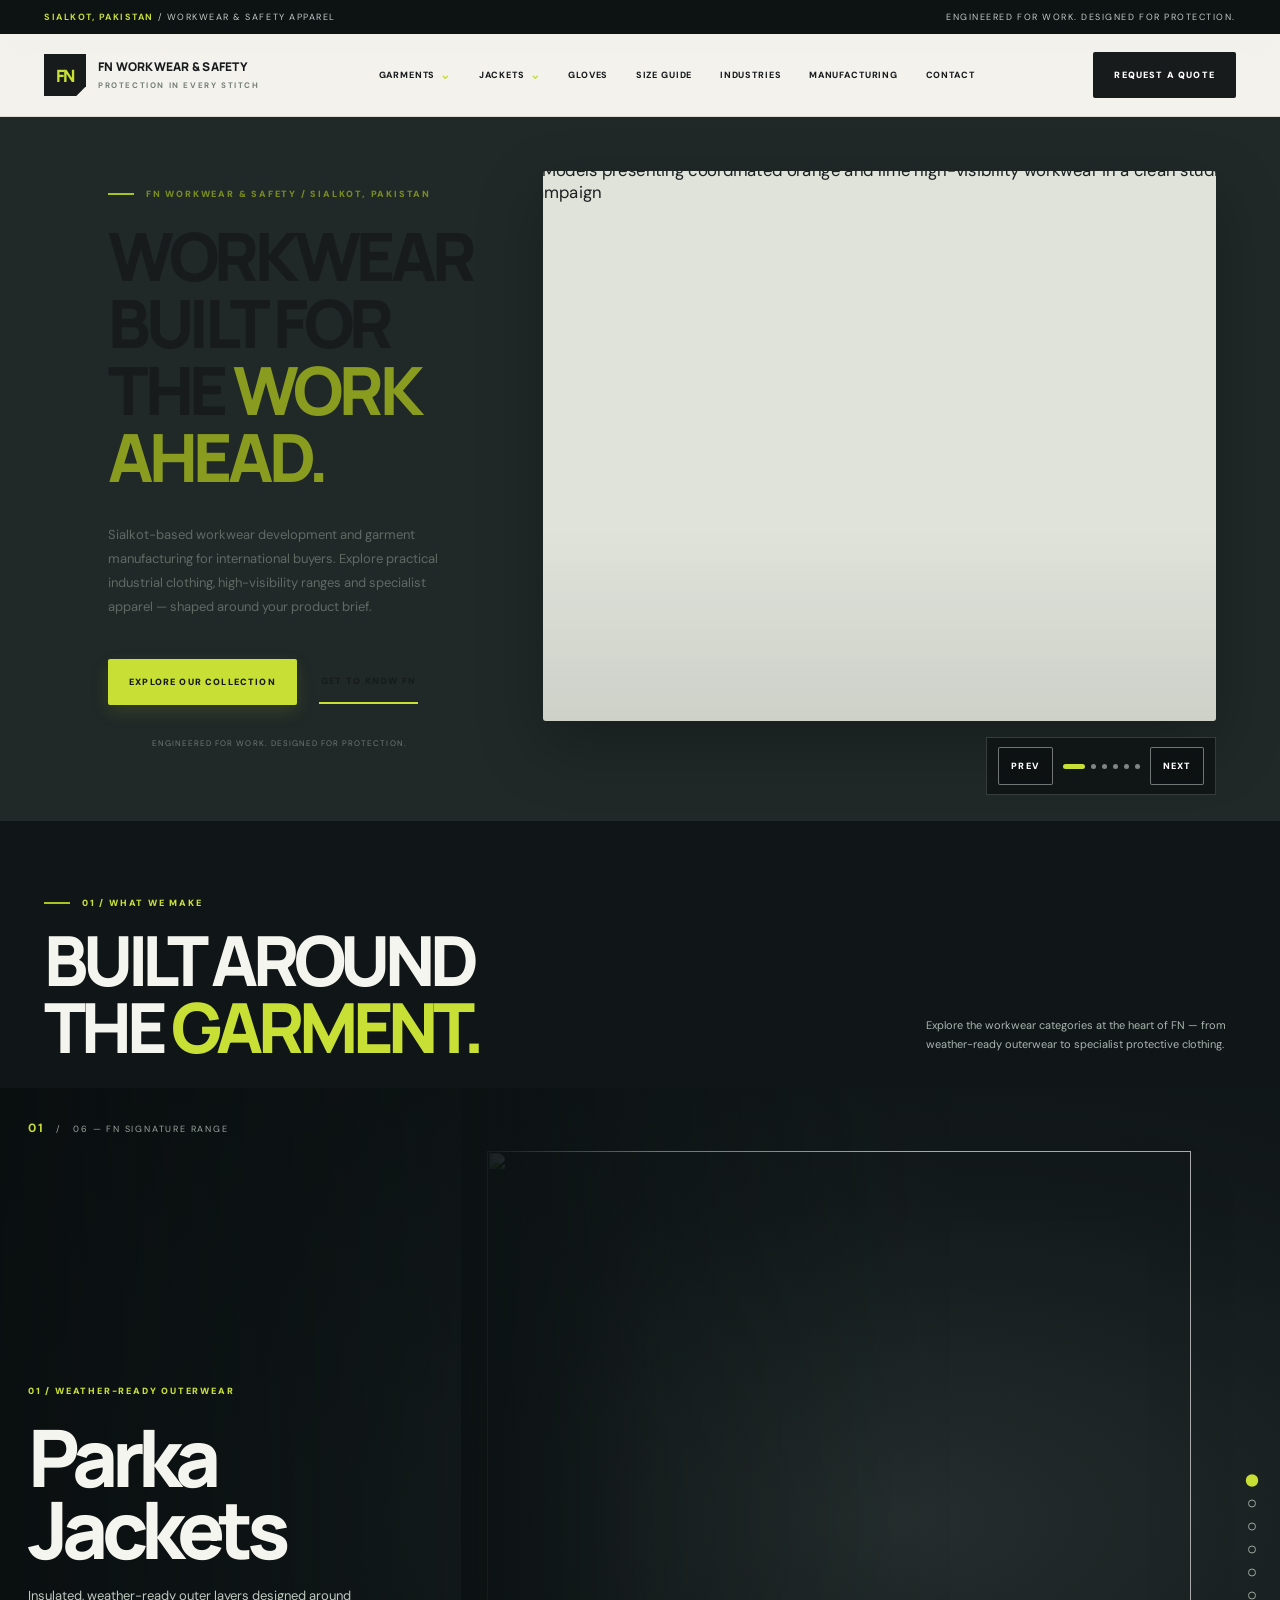
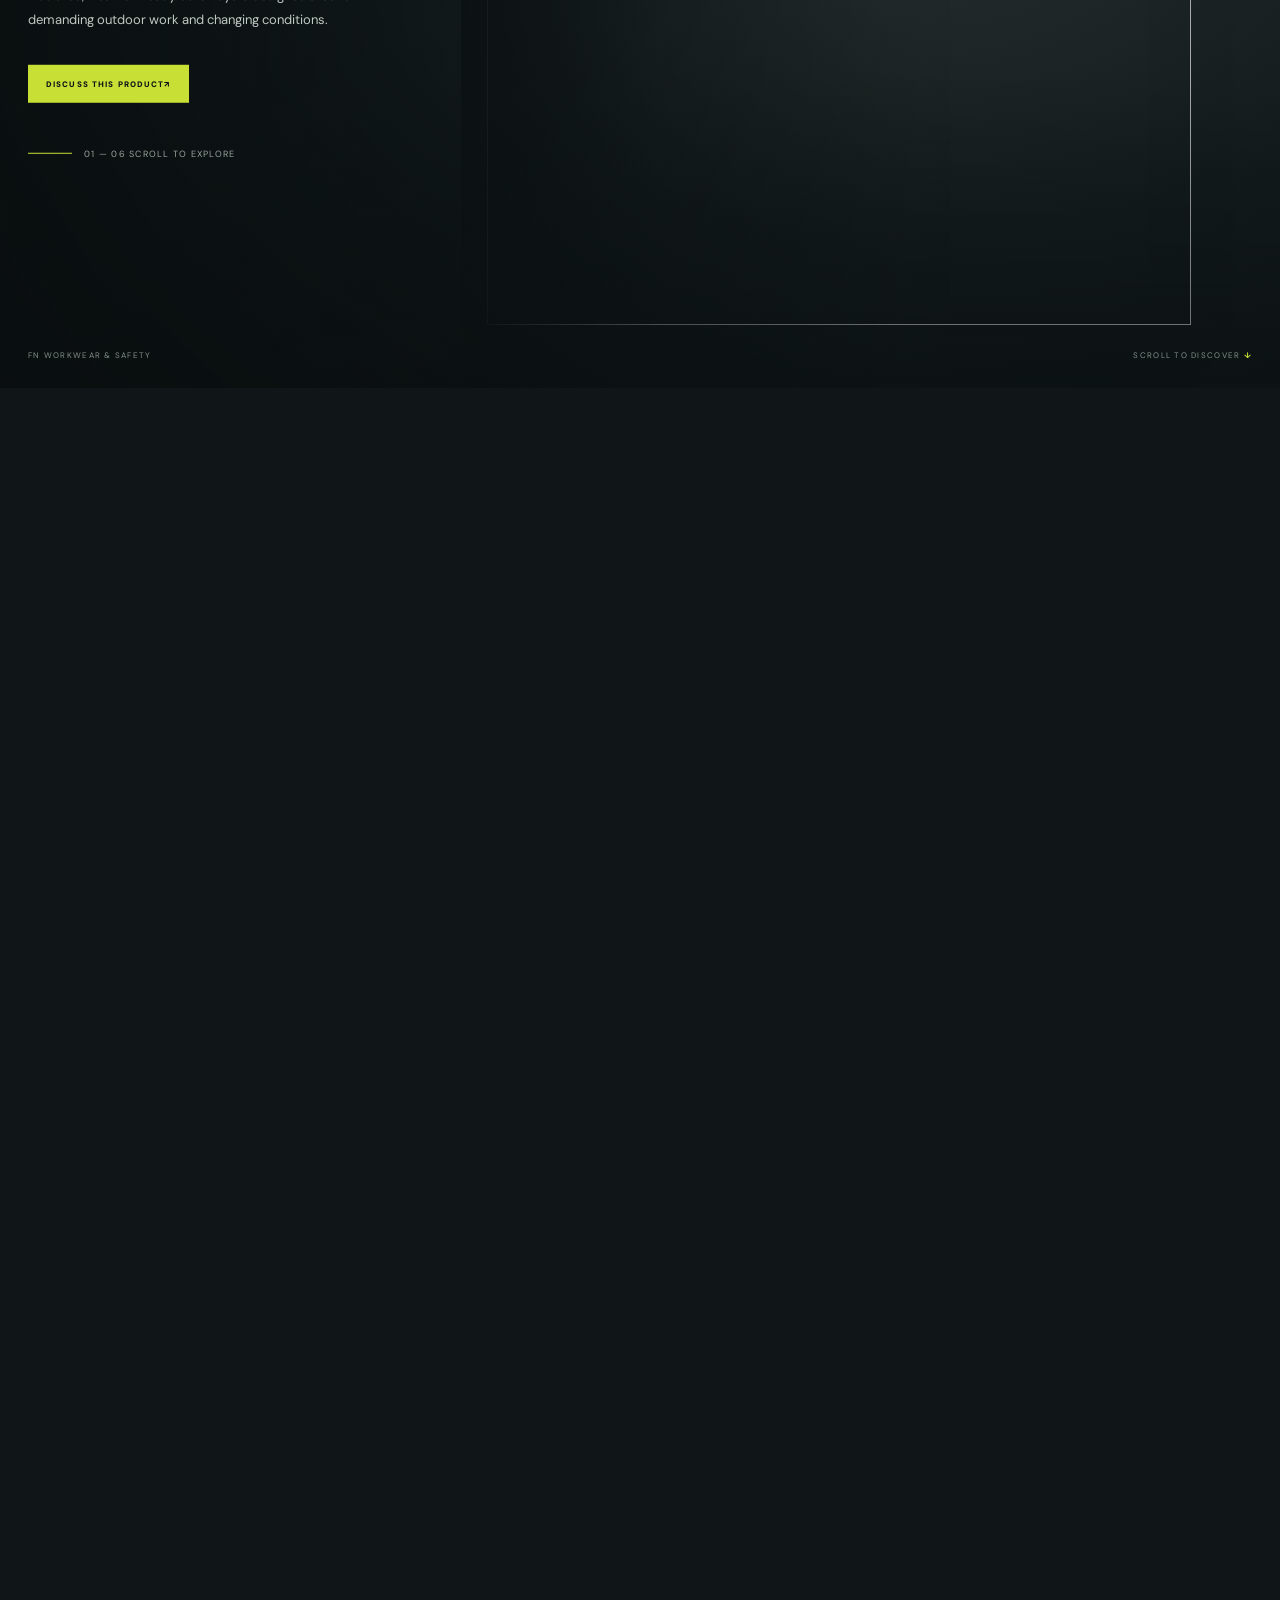
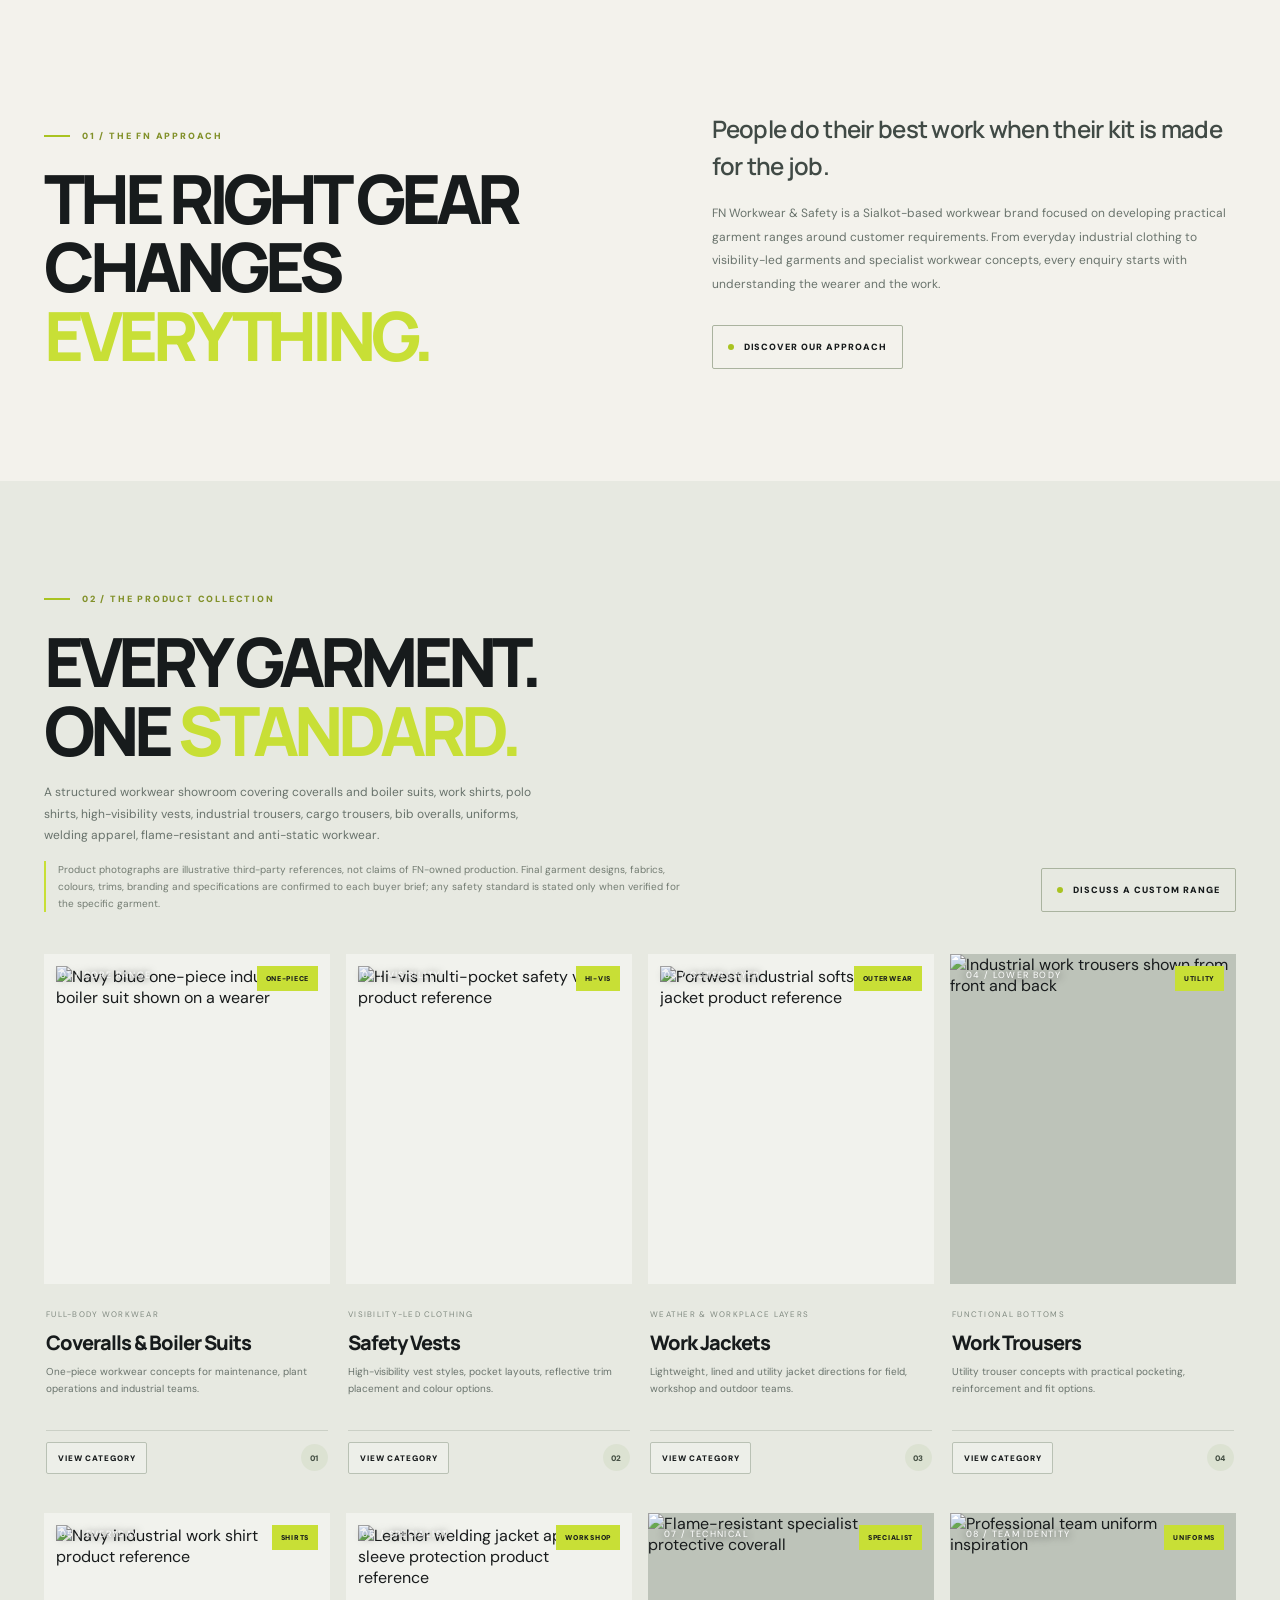
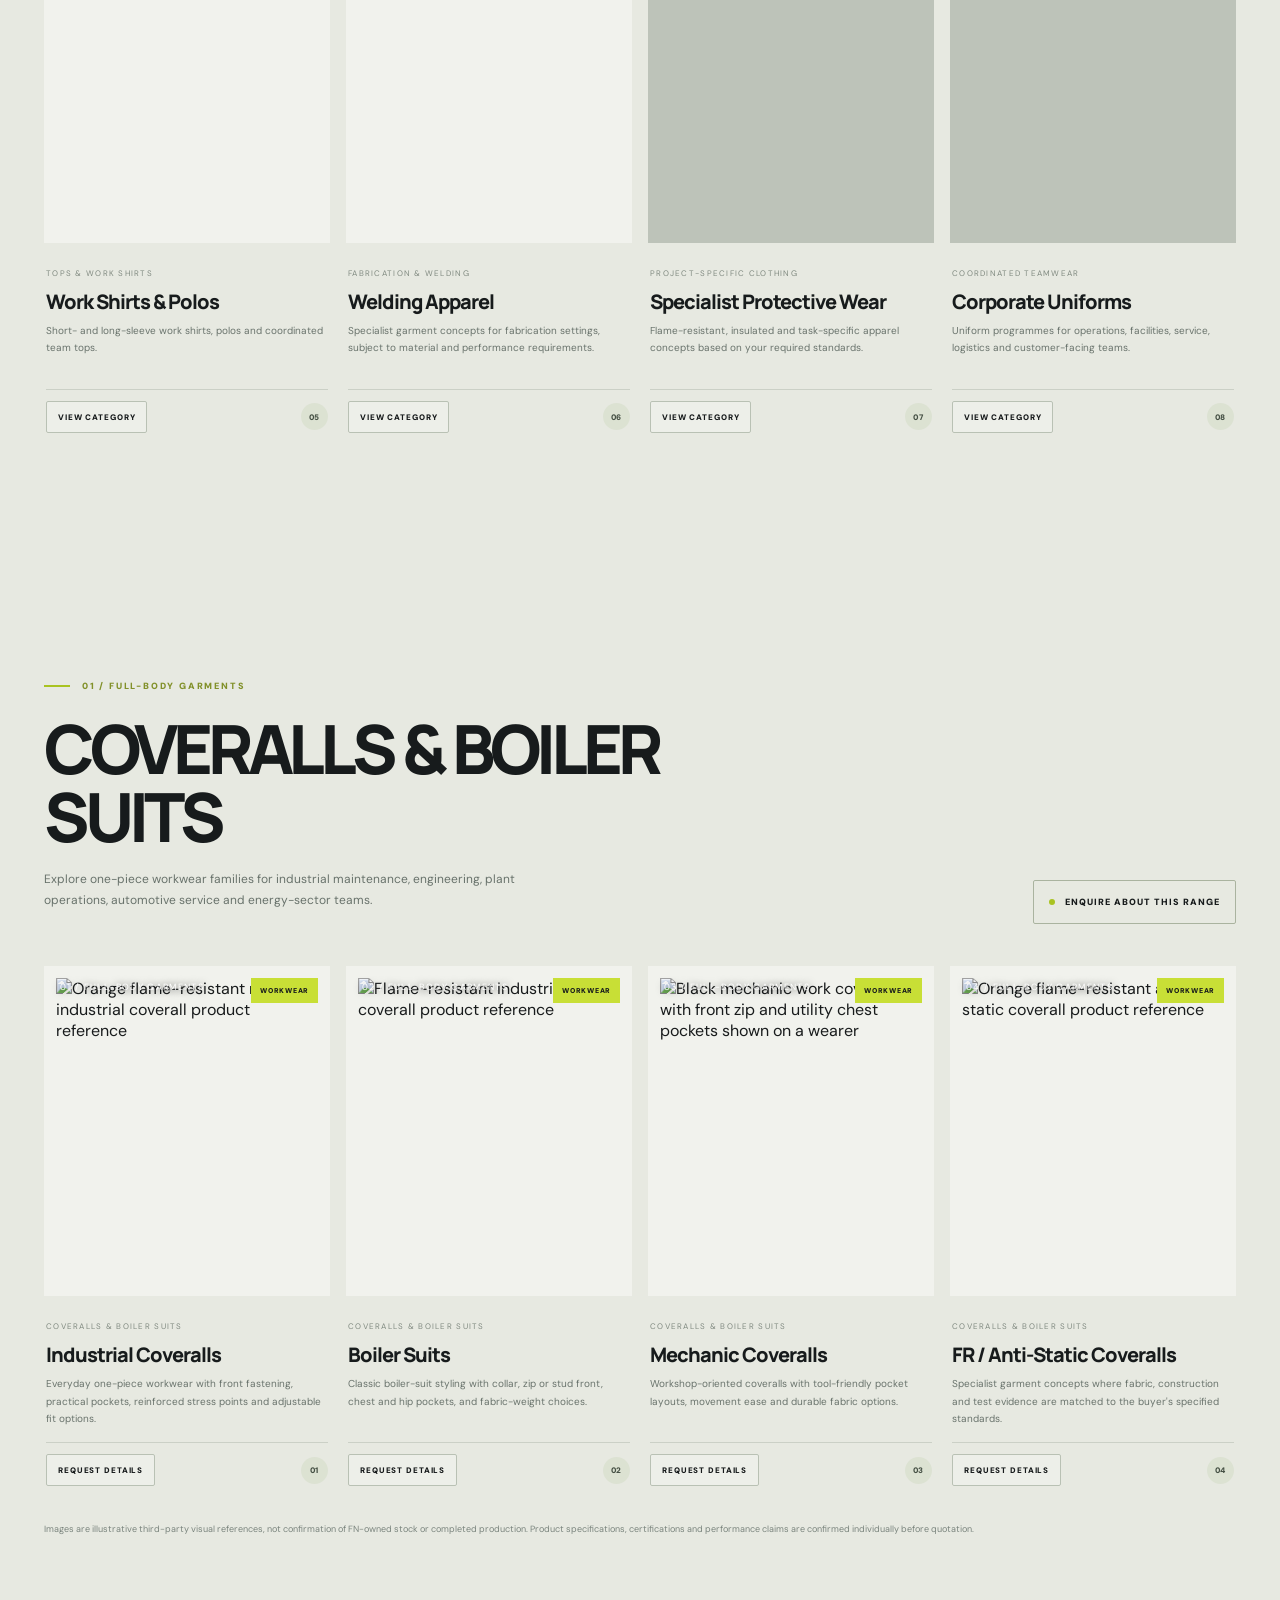
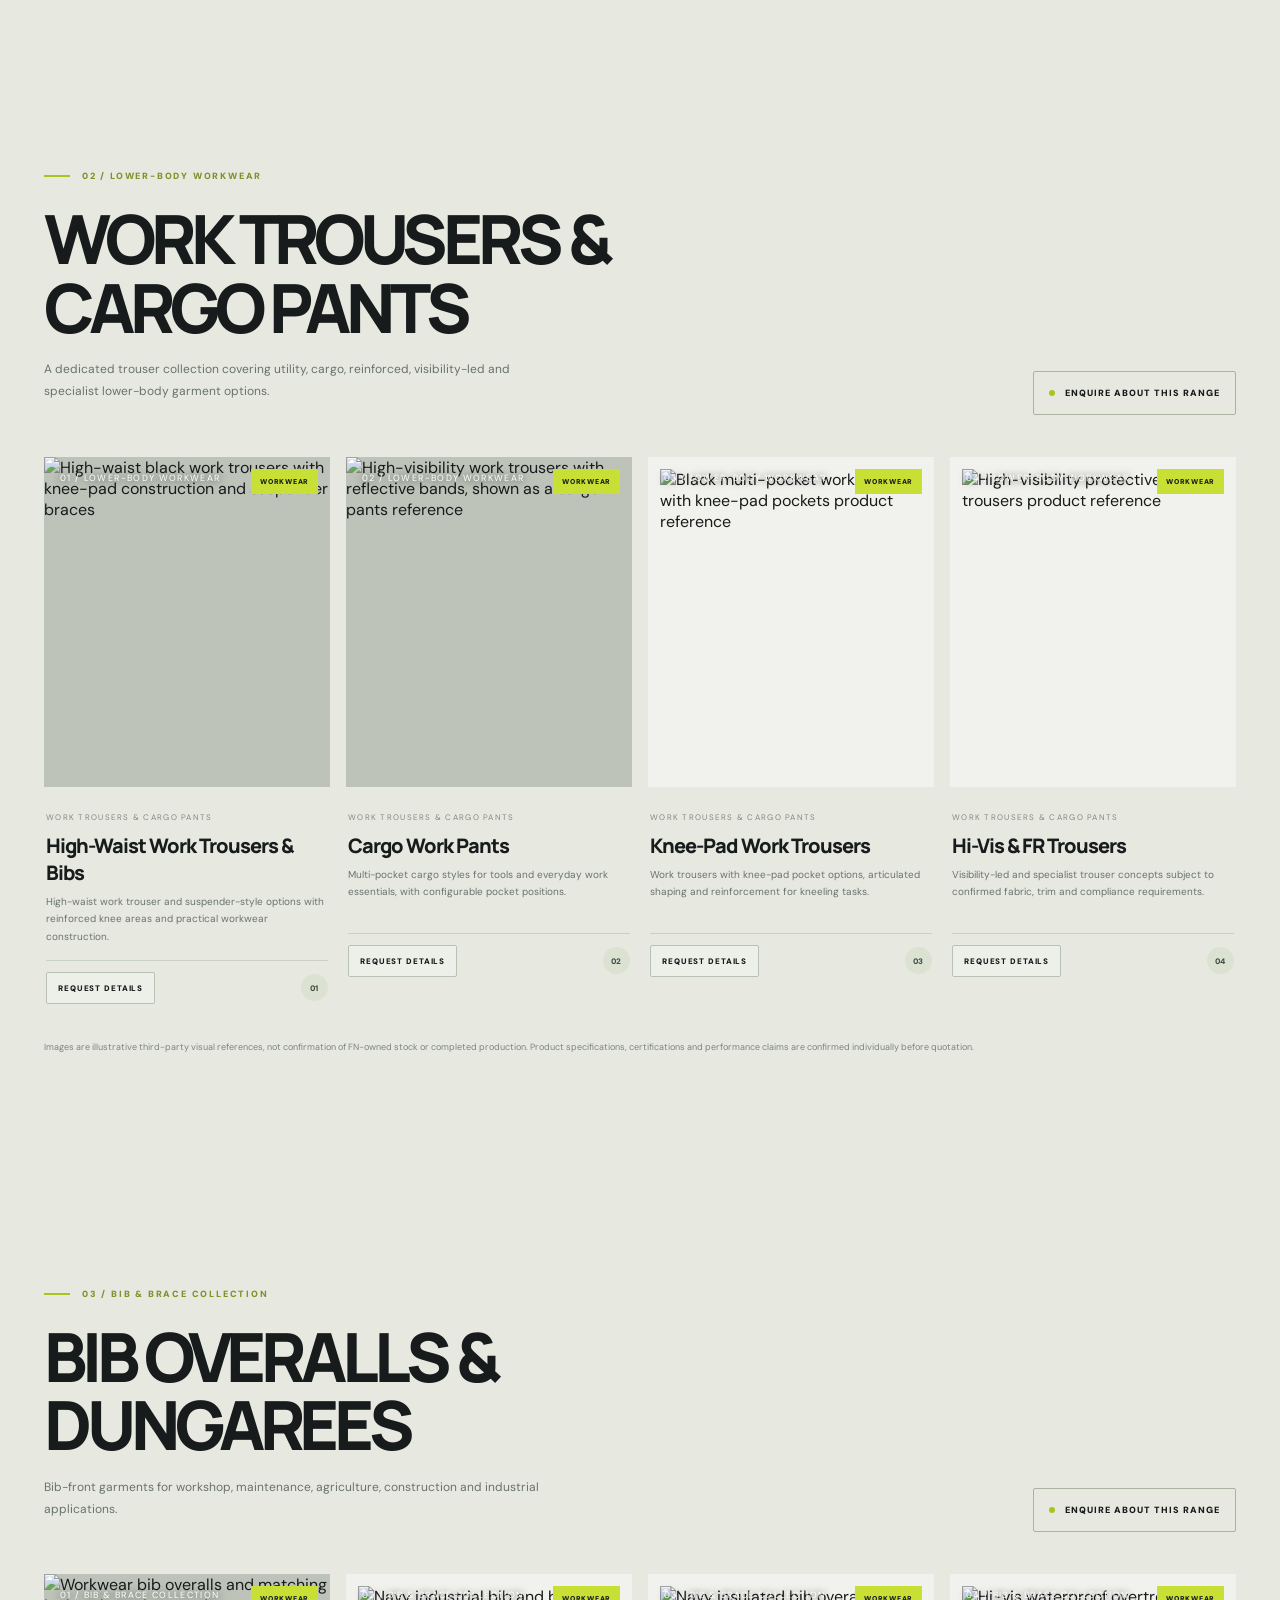
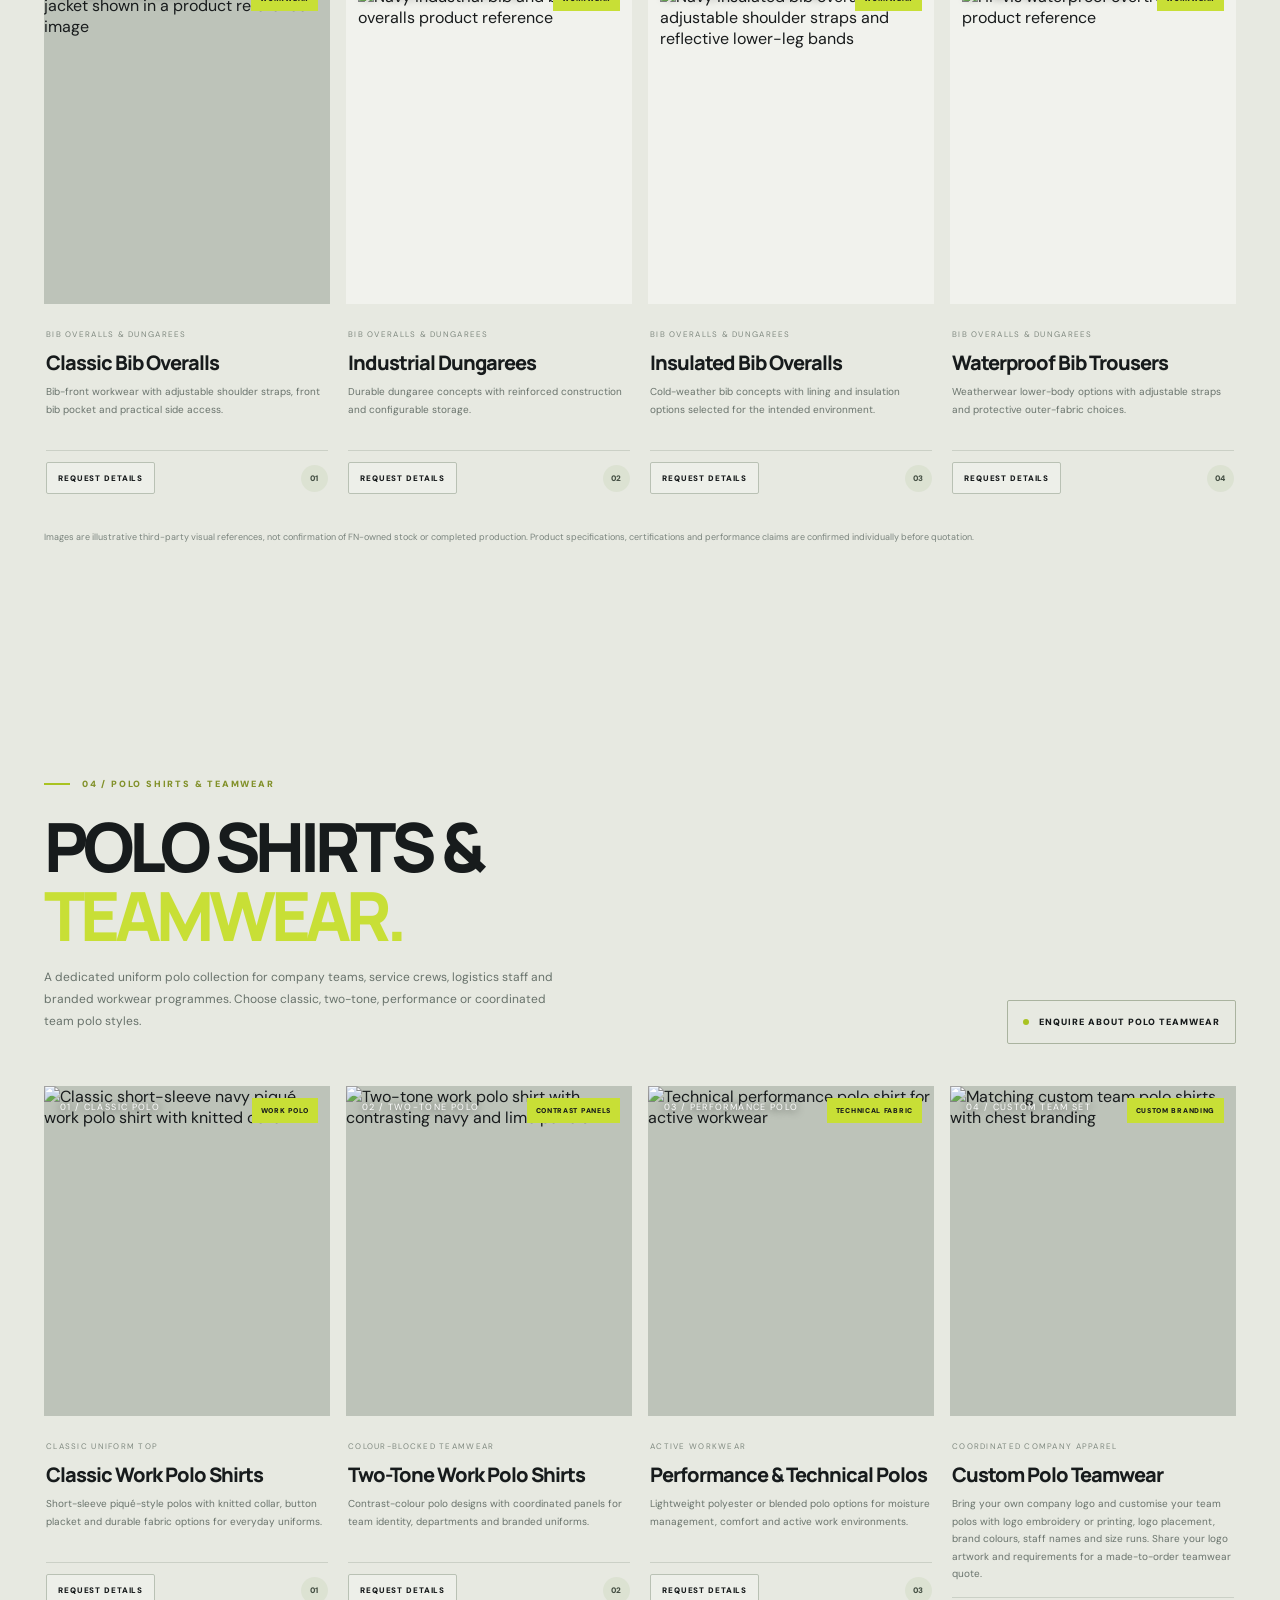
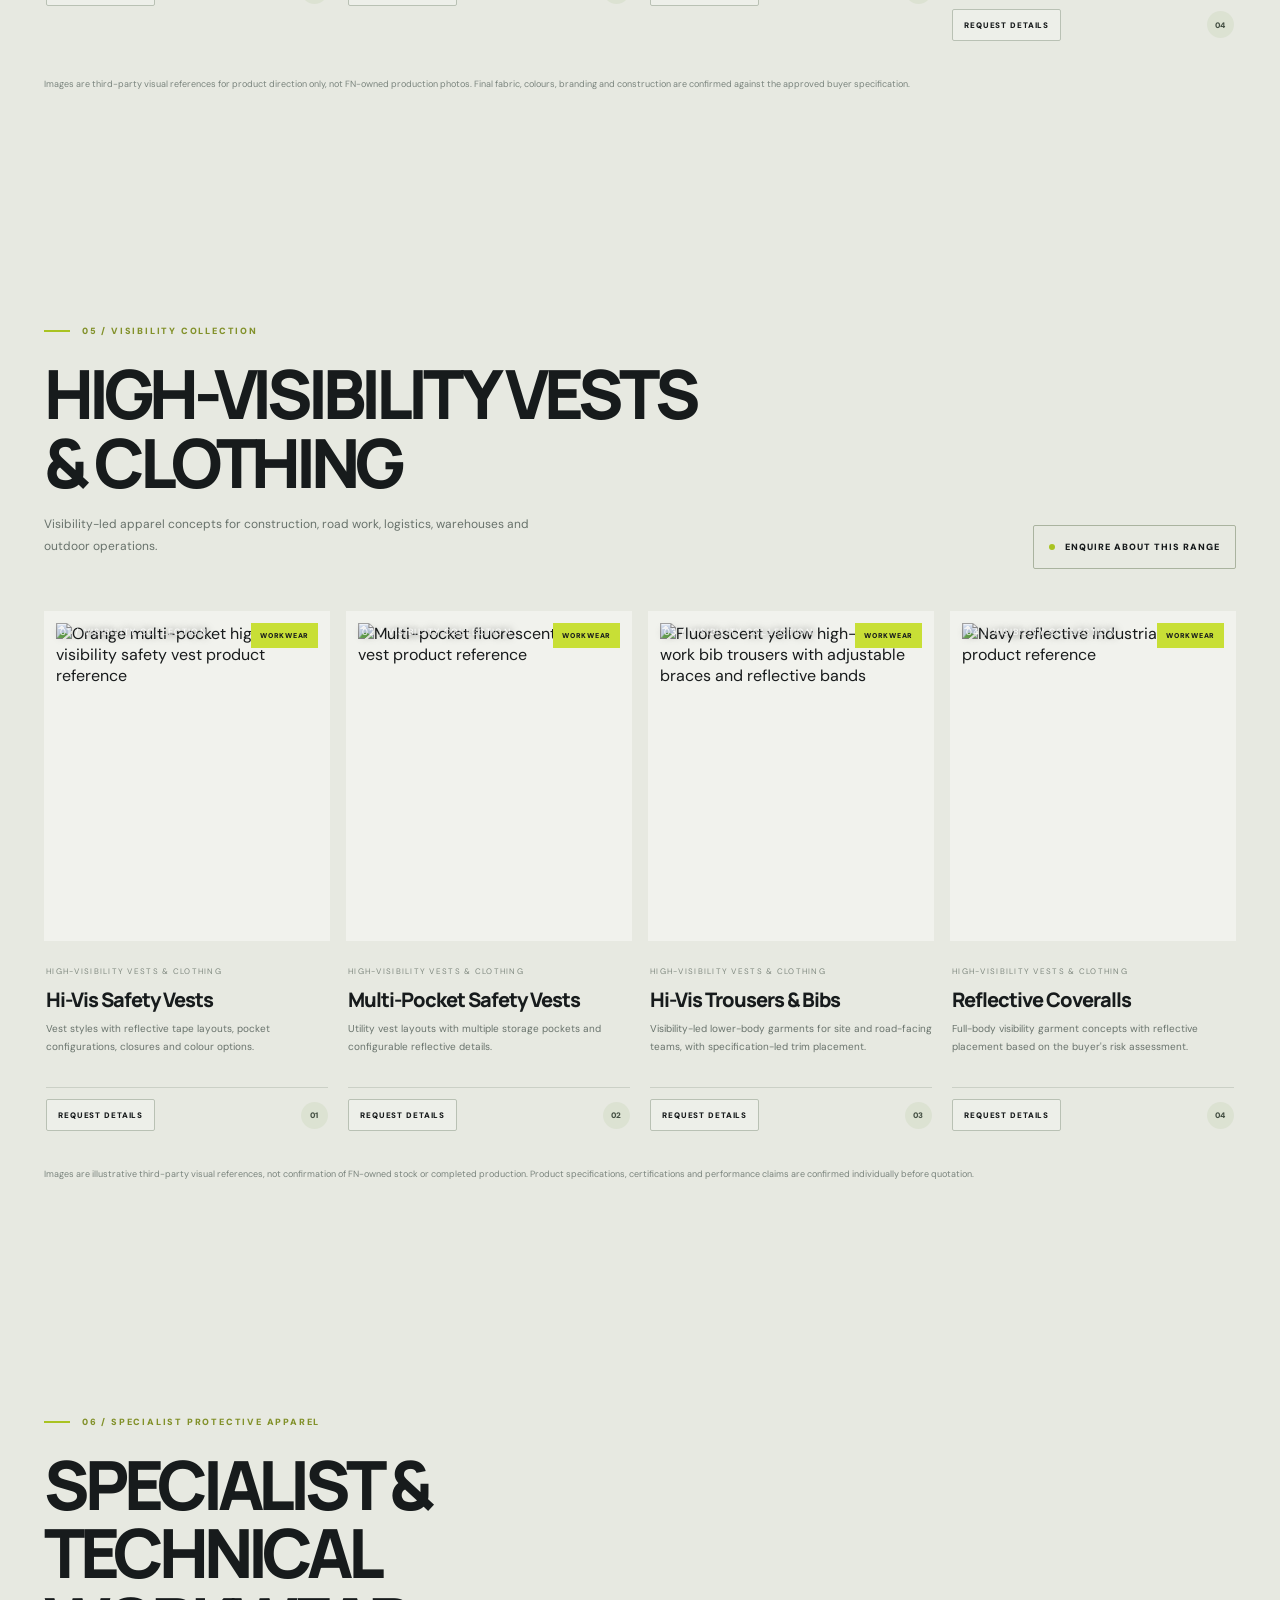
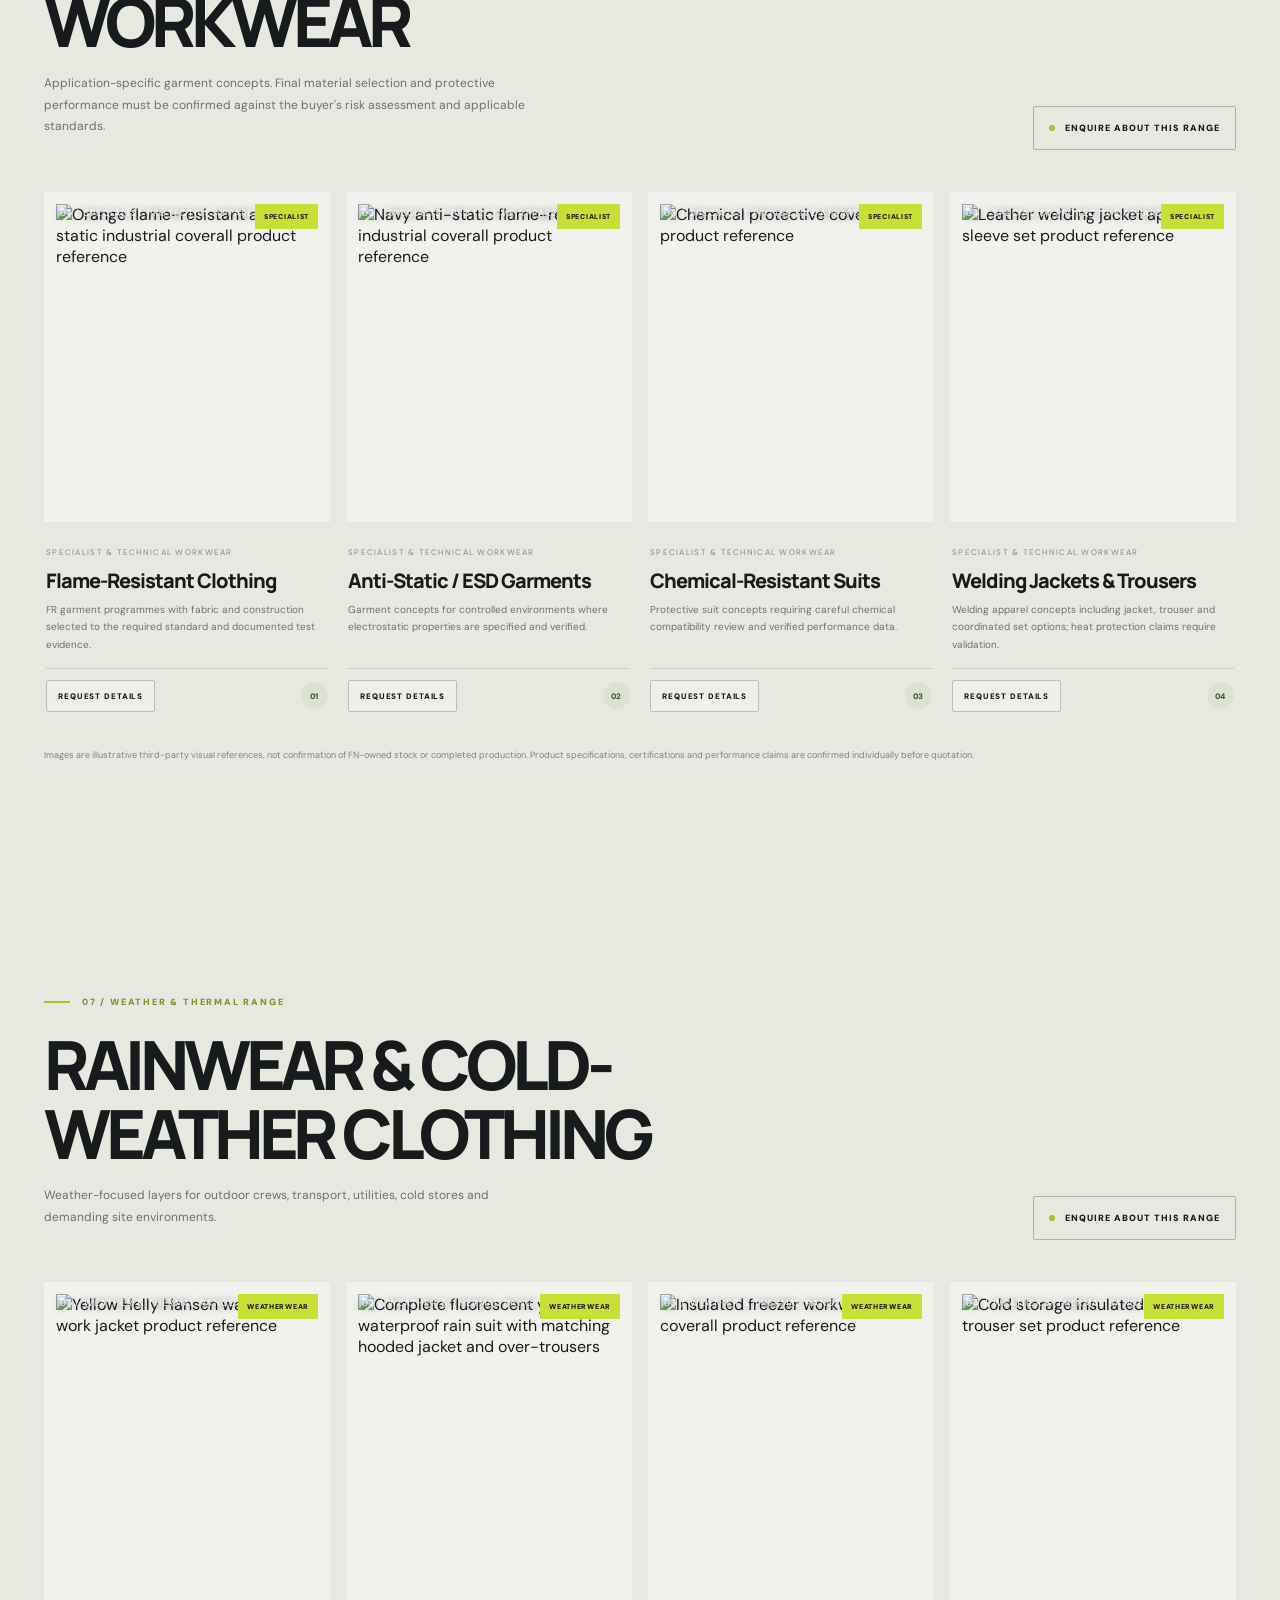
==== commit 48787399: "Add full-screen scroll-driven FN signature product showcase" ====
--- a/index.html
+++ b/index.html
@@ -431,6 +431,55 @@
 @media(prefers-reduced-motion:reduce){.fn-3d-stage *{scroll-behavior:auto}}
 
 
+
+/* FN signature product scroll showcase */
+.fn-signature{background:#101617;color:#f5f5ef;position:relative;isolation:isolate}
+.fn-signature-intro{padding:76px 0 28px;display:flex;justify-content:space-between;align-items:end;gap:24px}
+.fn-signature-intro .eyebrow{color:var(--lime)}
+.fn-signature-intro h2{font:900 clamp(38px,5.4vw,70px)/.96 Manrope;letter-spacing:-.075em;margin:18px 0 0;max-width:720px}
+.fn-signature-intro h2 em{font-style:normal;color:var(--lime)}
+.fn-signature-intro p{max-width:310px;color:#aab5ae;font-size:11px;line-height:1.8;margin:0 0 5px}
+.fn-product-scroll{height:590vh;position:relative}
+.fn-product-sticky{height:100svh;min-height:620px;max-height:980px;position:sticky;top:0;overflow:hidden;background:radial-gradient(ellipse at 70% 48%,#293332 0%,#151d1e 48%,#0d1213 100%)}
+.fn-product-sticky:before{content:"";position:absolute;inset:0;background:linear-gradient(90deg,rgba(9,14,15,.82),rgba(9,14,15,.12) 70%),linear-gradient(0deg,rgba(9,14,15,.45),transparent 35%);z-index:2;pointer-events:none}
+.fn-product-count{position:absolute;top:32px;left:max(28px,calc((100vw - var(--max))/2));z-index:5;font-size:9px;letter-spacing:.2em;color:#9aa69d}
+.fn-product-count b{color:var(--lime);font-size:12px}
+.fn-product-progress{position:absolute;top:0;left:0;height:3px;background:var(--lime);width:0;z-index:8;will-change:width}
+.fn-product-visual{position:absolute;inset:0 0 0 36%;overflow:hidden}
+.fn-product-slide{position:absolute;inset:0;opacity:0;clip-path:inset(12% 8% 12% 8% round 2px);transform:scale(1.08);transition:opacity .75s var(--ease),clip-path 1s var(--ease),transform 1.15s var(--ease);will-change:opacity,clip-path,transform}
+.fn-product-slide.active{opacity:1;clip-path:inset(0 0 0 0 round 0);transform:scale(1)}
+.fn-product-slide img{object-fit:contain;object-position:center;background:transparent;padding:7vh 7vw 7vh 2vw;filter:drop-shadow(0 28px 40px rgba(0,0,0,.3))}
+.fn-product-slide:after{content:"";position:absolute;inset:0;background:linear-gradient(90deg,#101617 0%,rgba(16,22,23,.2) 24%,transparent 60%);pointer-events:none}
+.fn-product-copy{position:absolute;z-index:4;left:max(28px,calc((100vw - var(--max))/2));top:50%;transform:translateY(-42%);width:min(440px,38vw)}
+.fn-product-copy .kicker{color:var(--lime);font-size:9px;font-weight:900;letter-spacing:.2em;text-transform:uppercase}
+.fn-product-copy h3{font:900 clamp(44px,6.2vw,86px)/.91 Manrope;letter-spacing:-.085em;margin:22px 0 18px;max-width:510px}
+.fn-product-copy p{color:#c0c9c1;font-size:13px;line-height:1.85;max-width:365px}
+.fn-product-copy .fn-product-cta{display:inline-flex;margin-top:20px;padding:14px 18px;background:var(--lime);color:#121817;font-size:8px;font-weight:900;letter-spacing:.14em;text-transform:uppercase}
+.fn-product-index{display:flex;align-items:center;gap:12px;margin-top:45px;color:#9aa69d;font-size:9px;letter-spacing:.14em}
+.fn-product-index:before{content:"";width:44px;height:1px;background:var(--lime)}
+.fn-product-rail{position:absolute;right:max(24px,calc((100vw - var(--max))/2));top:50%;transform:translateY(-50%);z-index:5;display:flex;flex-direction:column;gap:15px}
+.fn-product-rail button{width:8px;height:8px;border:1px solid #9aa69d;border-radius:50%;background:transparent;padding:0;cursor:pointer;transition:transform .3s,background .3s,border-color .3s}
+.fn-product-rail button.active{background:var(--lime);border-color:var(--lime);transform:scale(1.55)}
+.fn-product-bottom{position:absolute;z-index:5;left:max(28px,calc((100vw - var(--max))/2));right:max(28px,calc((100vw - var(--max))/2));bottom:28px;display:flex;justify-content:space-between;color:#849189;font-size:8px;letter-spacing:.16em;text-transform:uppercase}
+@media(max-width:720px){
+.fn-signature-intro{padding:62px 0 24px;display:block}.fn-signature-intro p{margin-top:18px}
+.fn-product-scroll{height:540vh}
+.fn-product-sticky{min-height:590px;height:100svh;max-height:none}
+.fn-product-sticky:before{background:linear-gradient(0deg,rgba(9,14,15,.96) 0%,rgba(9,14,15,.55) 45%,rgba(9,14,15,.12) 100%)}
+.fn-product-count{top:22px;left:20px}
+.fn-product-visual{inset:0 0 20% 0}
+.fn-product-slide img{padding:9vh 4vw 0;object-position:center}
+.fn-product-slide:after{background:linear-gradient(0deg,#101617 0%,rgba(16,22,23,.08) 48%,transparent 75%)}
+.fn-product-copy{left:22px;right:22px;top:auto;bottom:78px;transform:none;width:auto}
+.fn-product-copy h3{font-size:clamp(43px,12vw,65px);margin:13px 0 10px}
+.fn-product-copy p{font-size:11px;line-height:1.65;max-width:340px;margin:0}
+.fn-product-copy .fn-product-cta{margin-top:13px;padding:12px 15px}
+.fn-product-index{margin-top:18px}
+.fn-product-rail{right:18px;top:47%;gap:13px}
+.fn-product-bottom{left:22px;right:22px;bottom:18px;font-size:7px}
+}
+@media(prefers-reduced-motion:reduce){.fn-product-slide{transition:none!important}}
+
 </style>
 <style>
 .fn-motion-tour{margin-top:38px;background:#101718;color:#fff;box-shadow:0 24px 60px rgba(16,23,20,.13)}.fn-motion-scene{height:clamp(470px,55vw,680px);min-height:470px;position:relative;overflow:hidden;isolation:isolate;background:radial-gradient(ellipse at 72% 35%,rgba(120,153,112,.22),transparent 34%),radial-gradient(ellipse at 30% 75%,rgba(200,223,54,.13),transparent 36%),linear-gradient(125deg,#0a1112,#172320 48%,#0b1213)}.fn-motion-grid{position:absolute;inset:-35%;opacity:.25;background-image:linear-gradient(rgba(198,218,197,.13) 1px,transparent 1px),linear-gradient(90deg,rgba(198,218,197,.13) 1px,transparent 1px);background-size:54px 54px;transform:perspective(520px) rotateX(62deg) scale(1.45);transform-origin:center 65%;animation:fnGridDrift 22s linear infinite}.fn-motion-glow{position:absolute;width:55vw;height:55vw;max-width:680px;max-height:680px;left:48%;top:4%;border-radius:50%;background:radial-gradient(circle,rgba(200,223,54,.12),transparent 68%);filter:blur(10px);animation:fnGlowPulse 7s ease-in-out infinite alternate}.fn-motion-beam{position:absolute;inset:-20% auto -20% -30%;width:24%;background:linear-gradient(90deg,transparent,rgba(218,237,164,.12),transparent);transform:skewX(-20deg);animation:fnBeamSweep 9s ease-in-out infinite}.fn-motion-top{position:absolute;z-index:4;top:26px;left:clamp(22px,4vw,52px);right:clamp(22px,4vw,52px);display:flex;justify-content:space-between;color:#dce5d9;font-size:9px;letter-spacing:.2em;font-weight:900}.fn-motion-top span:last-child{color:#c8df36}.fn-motion-orbit{position:absolute;border:1px solid rgba(200,223,54,.17);border-radius:50%;width:min(48vw,560px);height:min(48vw,560px);left:53%;top:42%;transform:translate(-50%,-50%) rotate(-18deg);pointer-events:none}.fn-motion-orbit:before,.fn-motion-orbit:after{content:"";position:absolute;border:1px solid rgba(200,223,54,.15);border-radius:50%;inset:12%}.fn-motion-orbit:after{inset:25%;border-color:rgba(255,255,255,.1)}.orbit-b{width:min(34vw,410px);height:min(34vw,410px);transform:translate(-50%,-50%) rotate(58deg);border-style:dashed;animation:fnOrbitSpin 38s linear infinite}.fn-motion-conveyor{position:absolute;left:35%;top:46%;width:72%;height:31%;transform:translate(-10%,-20%) perspective(700px) rotateX(55deg) rotateZ(-12deg);transform-origin:center;filter:drop-shadow(0 28px 24px rgba(0,0,0,.45))}.fn-motion-belt{position:absolute;inset:0;border:2px solid #63746a;border-radius:18px;background:repeating-linear-gradient(90deg,#28352f 0 28px,#1c2925 28px 54px);box-shadow:inset 0 0 0 8px rgba(0,0,0,.22),0 0 34px rgba(200,223,54,.12);animation:fnBeltMove 1.3s linear infinite}.fn-motion-rollers{position:absolute;inset:-10px 0;display:flex;justify-content:space-around;align-items:center}.fn-motion-rollers:before{content:"";width:calc(100% - 24px);height:13px;border-radius:50%;background:repeating-linear-gradient(90deg,#9ba99e 0 5px,#34423b 5px 17px);box-shadow:0 0 12px rgba(200,223,54,.22);animation:fnRollerMove .9s linear infinite}.fn-motion-garment{position:absolute;z-index:2;left:15%;top:18%;width:104px;height:130px;background:linear-gradient(145deg,#8fa18c,#334c40 70%);clip-path:polygon(28% 0,42% 8%,58% 8%,72% 0,100% 20%,86% 47%,76% 40%,76% 100%,24% 100%,24% 40%,14% 47%,0 20%);filter:drop-shadow(0 0 18px rgba(200,223,54,.35));animation:fnGarmentTravel 12s linear infinite}.fn-motion-garment:before{content:"";position:absolute;left:48%;top:9%;height:88%;border-left:2px solid rgba(221,233,215,.65)}.fn-motion-garment span{position:absolute;left:32%;top:38%;width:36%;height:3px;background:#c8df36;box-shadow:0 12px 0 rgba(200,223,54,.65),0 24px 0 rgba(200,223,54,.3)}.garment-two{left:48%;top:5%;transform:scale(.7);animation-delay:-4s;opacity:.7;background:linear-gradient(145deg,#d3d8ca,#68766c)}.garment-three{left:78%;top:20%;transform:scale(.53);animation-delay:-8s;opacity:.45}.fn-motion-scan{position:absolute;z-index:2;left:63%;top:22%;height:38%;width:2px;background:#c8df36;box-shadow:0 0 12px 4px rgba(200,223,54,.55);transform:rotate(18deg);animation:fnScanPulse 3s ease-in-out infinite}.fn-motion-scan:before,.fn-motion-scan:after{content:"";position:absolute;left:-20px;width:42px;height:2px;background:#c8df36;box-shadow:0 0 12px rgba(200,223,54,.8)}.fn-motion-scan:before{top:0}.fn-motion-scan:after{bottom:0}.fn-motion-stations{position:absolute;z-index:3;left:clamp(22px,4vw,52px);right:clamp(22px,4vw,52px);top:22%;display:grid;grid-template-columns:repeat(6,1fr);gap:8px}.fn-motion-stations span{padding:11px 8px;border-top:1px solid rgba(220,232,216,.25);color:#8f9d92;display:flex;flex-direction:column;gap:7px;transition:color .5s,border-color .5s,background .5s}.fn-motion-stations b{font-size:10px;letter-spacing:.12em}.fn-motion-stations i{font-style:normal;font-size:8px;letter-spacing:.15em;font-weight:800}.fn-motion-stations span.is-active{color:#d8ed65;border-color:#c8df36;background:linear-gradient(180deg,rgba(200,223,54,.12),transparent)}.fn-motion-caption{position:absolute;z-index:4;left:clamp(24px,5vw,68px);bottom:clamp(65px,8vw,96px);max-width:510px;text-shadow:0 2px 18px rgba(0,0,0,.4)}.fn-motion-caption small{font-size:9px;letter-spacing:.2em;color:#c8df36;font-weight:900}.fn-motion-caption h3{font:900 clamp(36px,5.4vw,68px)/.98 Manrope,sans-serif;letter-spacing:-.065em;margin:14px 0}.fn-motion-caption p{font-size:13px;line-height:1.8;color:#d4ddd5;max-width:490px;margin:0}.fn-motion-footer{position:absolute;z-index:4;left:clamp(24px,4vw,52px);right:clamp(24px,4vw,52px);bottom:25px;display:flex;justify-content:space-between;gap:12px;color:#9eaaa0;font-size:8px;letter-spacing:.16em;font-weight:800}.fn-motion-footer i{display:inline-block;width:6px;height:6px;border-radius:50%;background:#c8df36;margin-right:8px;box-shadow:0 0 12px #c8df36;animation:fnDotPulse 1.5s ease-in-out infinite}.fn-motion-progress{position:absolute;z-index:5;bottom:0;left:0;right:0;height:3px;background:rgba(255,255,255,.15)}.fn-motion-progress span{display:block;width:0;height:100%;background:#c8df36;box-shadow:0 0 12px #c8df36}.fn-motion-tour .fn-cinema-steps{display:grid;grid-template-columns:repeat(6,minmax(0,1fr));background:#171e1f}.fn-motion-tour .fn-cinema-steps>span{min-height:82px;padding:17px 12px;border:0;border-right:1px solid #303838;background:transparent;color:#aeb7af;text-align:left;display:flex;flex-direction:column;gap:9px}.fn-motion-tour .fn-cinema-steps>span b{font-size:9px;letter-spacing:.14em;color:#89948c}.fn-motion-tour .fn-cinema-steps>span span{font-size:10px;line-height:1.4;font-weight:800}.fn-motion-tour .fn-cinema-steps>span.is-active{background:#26302d;color:#fff}.fn-motion-tour .fn-cinema-steps>span.is-active b{color:#c8df36}
@@ -472,6 +521,35 @@
  <button class="hero-arrow" type="button" id="heroNext" aria-label="Next image">NEXT</button>
 </div>
 <div class="wrap hero-inner"><span class="eyebrow">FN WORKWEAR &amp; SAFETY / SIALKOT, PAKISTAN</span><h1>WORKWEAR BUILT FOR THE <em>WORK AHEAD.</em></h1><p class="hero-copy">Sialkot-based workwear development and garment manufacturing for international buyers. Explore practical industrial clothing, high-visibility ranges and specialist apparel — shaped around your product brief.</p><div class="hero-actions"><a class="btn btn-lime" href="#products">Explore our collection</a><a class="hero-link" href="#about">GET TO KNOW FN</a></div></div><div class="wrap hero-meta"><span>ENGINEERED FOR WORK. DESIGNED FOR PROTECTION.</span><span><b>01</b> — PRODUCT COLLECTION  </span></div></section>
+
+<section class="fn-signature" id="fn-signature-showcase" aria-label="FN specialist product range">
+ <div class="wrap fn-signature-intro"><div><span class="eyebrow">01 / WHAT WE MAKE</span><h2>BUILT AROUND<br>THE <em>GARMENT.</em></h2></div><p>Explore the workwear categories at the heart of FN — from weather-ready outerwear to specialist protective clothing.</p></div>
+ <div class="fn-product-scroll" id="fnProductScroll">
+  <div class="fn-product-sticky">
+   <div class="fn-product-progress" id="fnProductProgress"></div>
+   <div class="fn-product-count"><b id="fnProductNumber">01</b> &nbsp; / &nbsp; 06 — FN SIGNATURE RANGE</div>
+   <div class="fn-product-visual" aria-hidden="true">
+    <div class="fn-product-slide active"><img src="https://workwearoutlet.co.uk/image/cache/catalog/Snickers/snickers-1801-allroundwork-waterproof-parka-jacket-1-1000x1000.jpg" alt="" fetchpriority="high"></div>
+    <div class="fn-product-slide"><img src="https://milansafety.com/cdn/shop/products/1.jpg?v=1680766672&width=1920" alt="" loading="lazy"></div>
+    <div class="fn-product-slide"><img src="https://gorvex.com/cdn/shop/files/portwest-ufr21-bizflame-super-light-weight-fr-anti-static-coverall-320295.jpg?v=1734574045&width=1214" alt="" loading="lazy"></div>
+    <div class="fn-product-slide"><img src="https://image.made-in-china.com/2f0j00awFoGOUJSKrS/Reflective-Safety-Vest-Yellow-Work-Vest-with-Multi-Pockets-for-Enhanced-Visibility.webp" alt="" loading="lazy"></div>
+    <div class="fn-product-slide"><img src="https://www.svezamajstore.rs/media/catalog/category/odeca-za-varioce.jpg" alt="" loading="lazy"></div>
+    <div class="fn-product-slide"><img src="https://cdn.shopify.com/s/files/1/0626/3806/3855/products/EpikReflexBlackBibOveralls6.jpg?v=1649458024" alt="" loading="lazy"></div>
+   </div>
+   <div class="fn-product-copy" aria-live="polite">
+    <span class="kicker" id="fnProductKicker">01 / WEATHER-READY OUTERWEAR</span>
+    <h3 id="fnProductTitle">Parka<br>Jackets</h3>
+    <p id="fnProductDescription">Insulated, weather-ready outer layers designed around demanding outdoor work and changing conditions.</p>
+    <a class="fn-product-cta" href="#contact">Discuss this product <span aria-hidden="true">↗</span></a>
+    <div class="fn-product-index" id="fnProductIndex">01 — 06 &nbsp; SCROLL TO EXPLORE</div>
+   </div>
+   <div class="fn-product-rail" aria-label="Choose product">
+    <button class="active" type="button" aria-label="Show Parka Jackets" aria-current="true"></button><button type="button" aria-label="Show Coveralls and Boiler Suits"></button><button type="button" aria-label="Show Flame-Resistant Suits"></button><button type="button" aria-label="Show High-Visibility Vests"></button><button type="button" aria-label="Show Welding Suits"></button><button type="button" aria-label="Show Bib Overalls"></button>
+   </div>
+   <div class="fn-product-bottom"><span>FN WORKWEAR &amp; SAFETY</span><span>SCROLL TO DISCOVER <b style="color:var(--lime)">↓</b></span></div>
+  </div>
+ </div>
+</section>
 <section class="section" id="about"><div class="wrap intro-grid reveal"><div><span class="eyebrow">01 / THE FN APPROACH</span><h2 class="headline">THE RIGHT GEAR<br>CHANGES <em>EVERYTHING.</em></h2></div><div><p class="lead">People do their best work when their kit is made for the job.</p><p class="body-copy">FN Workwear & Safety is a Sialkot-based workwear brand focused on developing practical garment ranges around customer requirements. From everyday industrial clothing to visibility-led garments and specialist workwear concepts, every enquiry starts with understanding the wearer and the work.</p><a class="text-link" href="#approach">DISCOVER OUR APPROACH</a></div></div></section>
 <section class="section product-section" id="products"><div class="wrap"><div class="section-head reveal"><div><span class="eyebrow">02 / THE PRODUCT COLLECTION</span><h2 class="headline">EVERY GARMENT.<br>ONE <em>STANDARD.</em></h2><p class="section-intro">A structured workwear showroom covering coveralls and boiler suits, work shirts, polo shirts, high-visibility vests, industrial trousers, cargo trousers, bib overalls, uniforms, welding apparel, flame-resistant and anti-static workwear.</p><p class="image-reference-note">Product photographs are illustrative third-party references, not claims of FN-owned production. Final garment designs, fabrics, colours, trims, branding and specifications are confirmed to each buyer brief; any safety standard is stated only when verified for the specific garment.</p></div><a class="text-link" href="#contact">DISCUSS A CUSTOM RANGE</a></div>
 <div class="product-grid">
@@ -695,6 +773,38 @@
 </main>
 <footer class="footer"><div class="wrap"><div class="footer-top"><a class="brand" href="#home"><span class="brand-mark">FN</span><span class="brand-name">FN WORKWEAR & SAFETY<small>PROTECTION IN EVERY STITCH</small></span></a><p class="footer-strap">ENGINEERED FOR WORK.<br>DESIGNED FOR <span style="color:var(--lime)">PROTECTION.</span></p></div><div class="footer-grid"><div class="footer-col"><small>THE BRAND</small><p>Workwear and safety apparel developed around your working world.</p></div><div class="footer-col"><small>EXPLORE</small><a href="#products">Garment collection</a><a href="#gloves">Glove collection</a><a href="#jackets">Jacket showroom</a><a href="#parka-jackets">Parka jacket showroom</a><a href="#parka-jackets">Parka jacket collection</a><a href="#specialist-range">Extended garment showroom</a><a href="#leather-protection">Welding & leather protection</a><a href="#size-guide">International size guide</a><a href="#industries">Industry showrooms</a><a href="#approach">Our approach</a><a href="#custom">Custom development</a></div><div class="footer-col"><small>GARMENT TYPES</small><a href="#products">Coveralls & boiler suits</a><a href="#products">Safety vests & jackets</a><a href="#products">Trousers & work shirts</a><a href="#products">Welding & specialist wear</a><a href="#leather-protection">Leather safety products</a><a href="#specialist-range">Bib overalls, rainwear & teamwear</a></div><div class="footer-col"><small>CONTACT</small><a href="mailto:fnworkwear@gmail.com">fnworkwear@gmail.com</a><a href="https://wa.me/923434296090">+92 343 4296090</a><p>Sialkot, Pakistan</p></div></div><div class="footer-bottom"><span>© <span id="year"></span> FN WORKWEAR & SAFETY. ALL RIGHTS RESERVED.</span><span>ENGINEERED FOR WORK · DESIGNED FOR PROTECTION</span></div></div></footer>
 <script>
+
+/* Scroll-controlled signature product experience */
+(()=>{
+ const section=document.getElementById('fnProductScroll');if(!section)return;
+ const slides=[...section.querySelectorAll('.fn-product-slide')],dots=[...section.querySelectorAll('.fn-product-rail button')];
+ const products=[
+  ['01 / WEATHER-READY OUTERWEAR','Parka<br>Jackets','Insulated, weather-ready outer layers designed around demanding outdoor work and changing conditions.'],
+  ['02 / FULL-BODY WORKWEAR','Coveralls &amp;<br>Boiler Suits','Practical one-piece workwear for maintenance, production floors and industrial teams.'],
+  ['03 / SPECIALIST PROTECTION','Flame-Resistant<br>Suits','Specialist FR and anti-static garment options developed to buyer specifications and verified requirements.'],
+  ['04 / HIGH VISIBILITY','Hi-Vis<br>Vests','Visibility-led workwear with reflective detailing, functional pockets and configurable colorways.'],
+  ['05 / WELDING & FABRICATION','Welding<br>Suits','Protective welding apparel concepts, including garment combinations and leather protection options.'],
+  ['06 / UTILITY WORKWEAR','Bib Overalls<br>&amp; Dungarees','Hard-wearing bib styles for workshop, trade and industrial applications.']
+ ];
+ const number=document.getElementById('fnProductNumber'),kicker=document.getElementById('fnProductKicker'),title=document.getElementById('fnProductTitle'),desc=document.getElementById('fnProductDescription'),index=document.getElementById('fnProductIndex'),progress=document.getElementById('fnProductProgress');
+ let active=-1,raf=0;
+ function setActive(i){
+  i=Math.max(0,Math.min(slides.length-1,i));if(i===active)return;active=i;
+  slides.forEach((el,n)=>el.classList.toggle('active',n===i));
+  dots.forEach((el,n)=>{el.classList.toggle('active',n===i);if(n===i)el.setAttribute('aria-current','true');else el.removeAttribute('aria-current')});
+  number.textContent=String(i+1).padStart(2,'0');kicker.textContent=products[i][0];title.innerHTML=products[i][1];desc.textContent=products[i][2];index.textContent=String(i+1).padStart(2,'0')+' — 06   SCROLL TO EXPLORE';
+ }
+ function update(){
+  raf=0;const rect=section.getBoundingClientRect(),travel=section.offsetHeight-innerHeight;
+  const p=Math.max(0,Math.min(1,-rect.top/Math.max(1,travel)));
+  progress.style.width=(p*100)+'%';setActive(Math.min(5,Math.floor(p*6)));
+ }
+ function requestUpdate(){if(!raf)raf=requestAnimationFrame(update)}
+ window.addEventListener('scroll',requestUpdate,{passive:true});window.addEventListener('resize',requestUpdate);
+ dots.forEach((dot,i)=>dot.addEventListener('click',()=>{const travel=section.offsetHeight-innerHeight;const y=window.scrollY+section.getBoundingClientRect().top+(travel*(i+.08)/6);window.scrollTo({top:y,behavior:matchMedia('(prefers-reduced-motion: reduce)').matches?'auto':'smooth'})}));
+ update();
+})();
+
 const menuBtn=document.getElementById('menuBtn'),mobileMenu=document.getElementById('mobileMenu');
 document.querySelectorAll('.nav-trigger').forEach(trigger=>trigger.addEventListener('click',event=>{
  event.preventDefault();
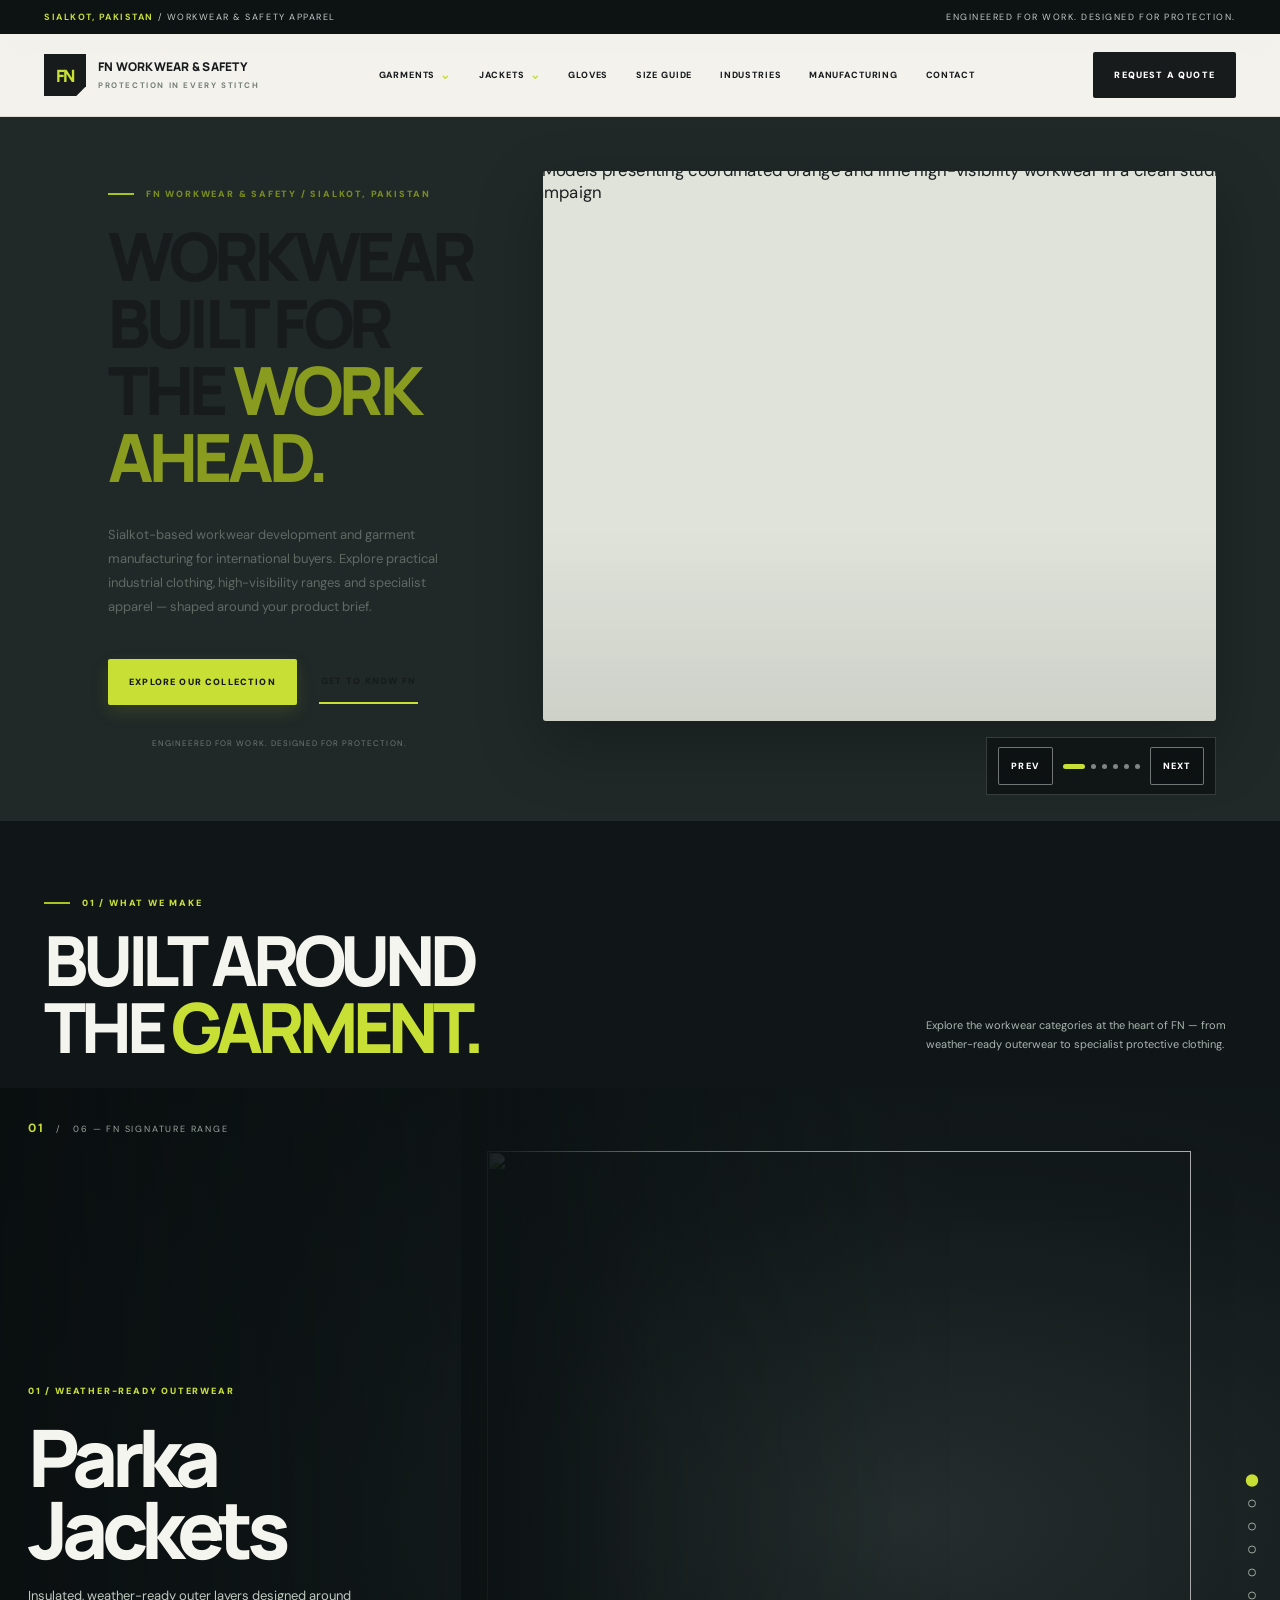
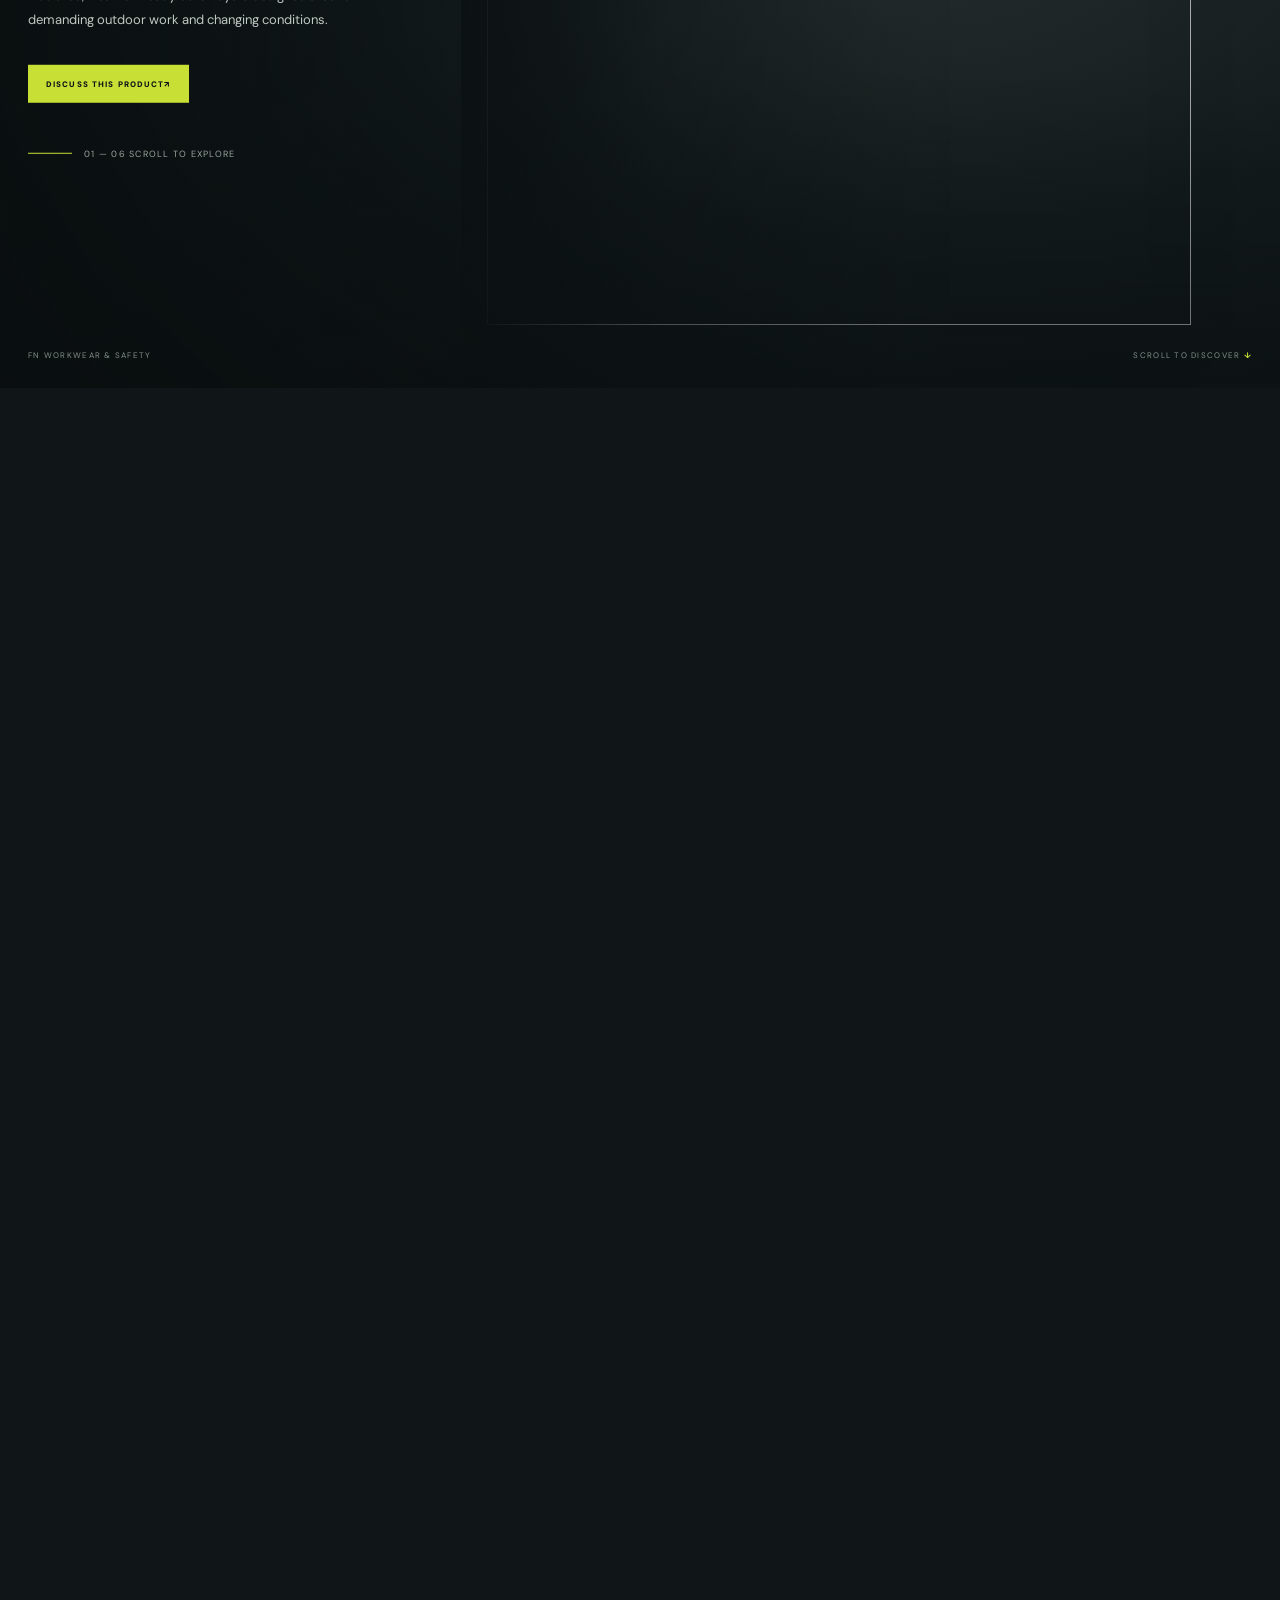
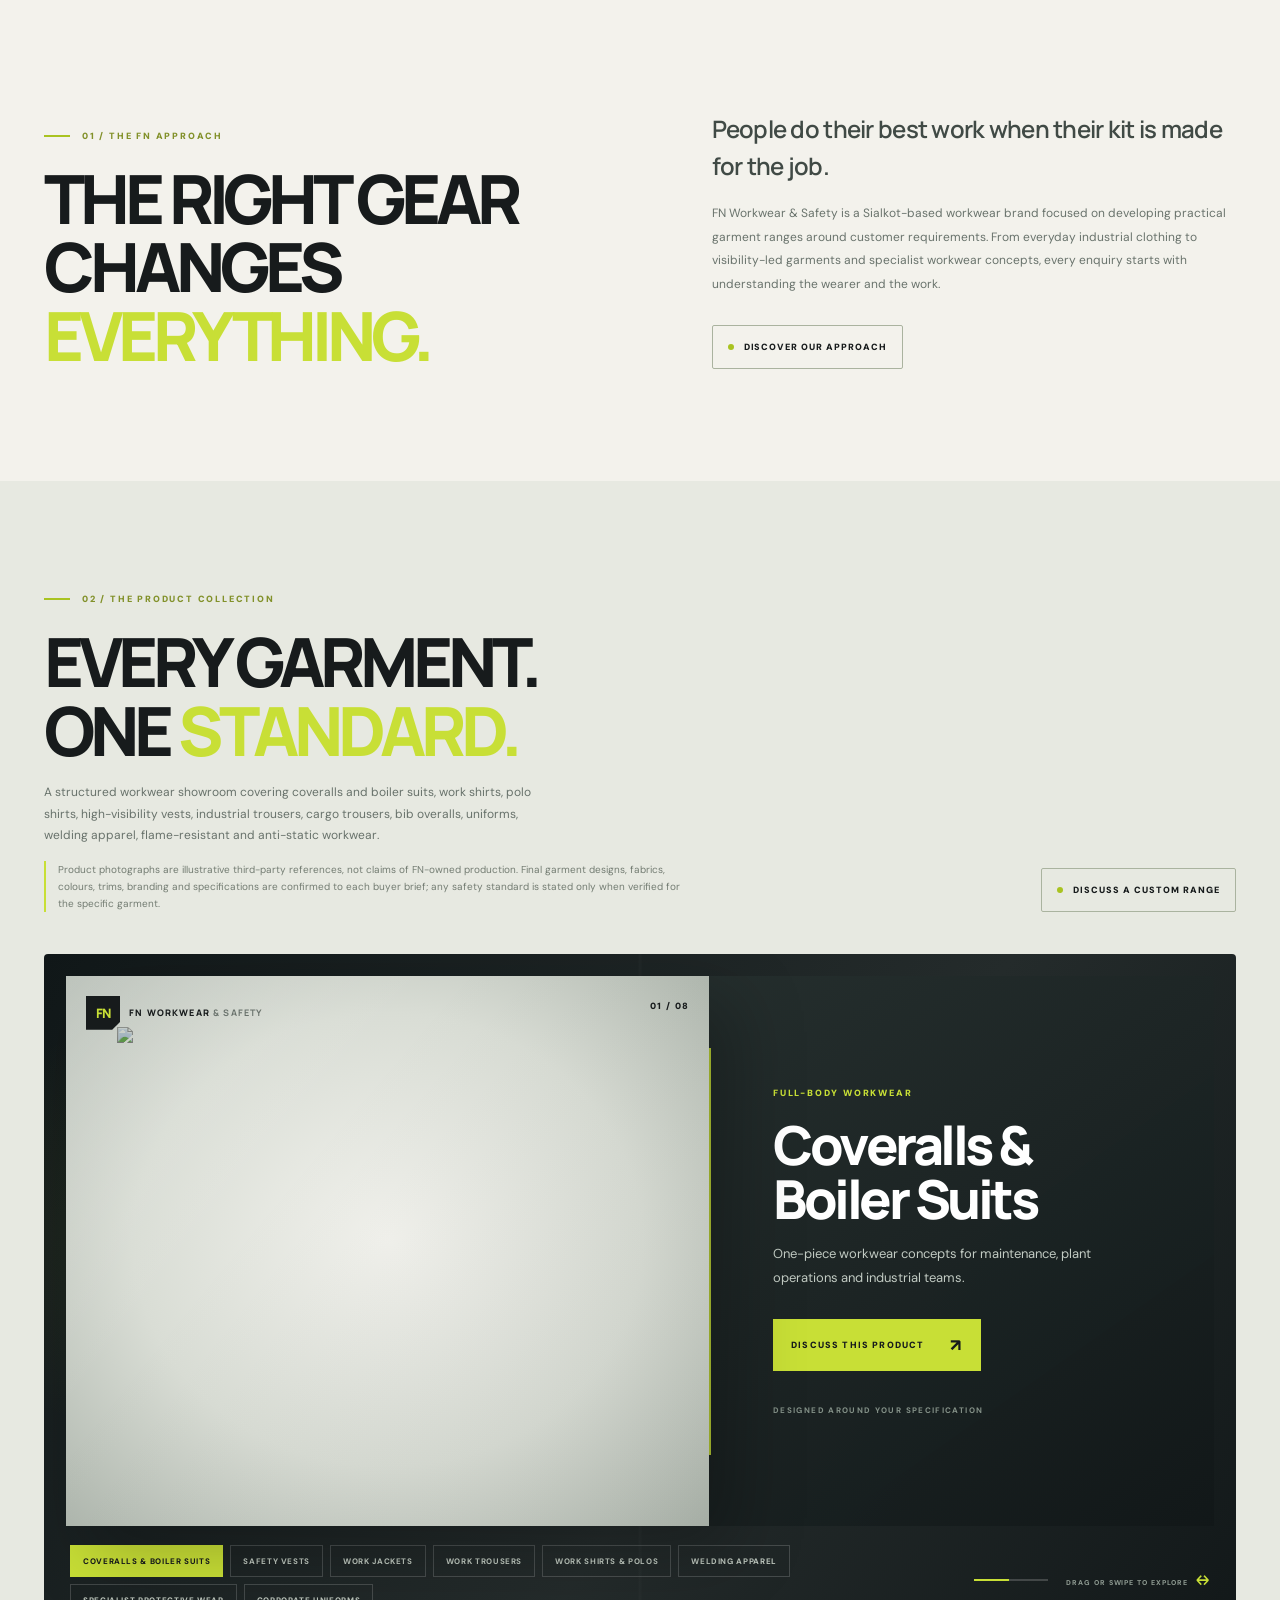
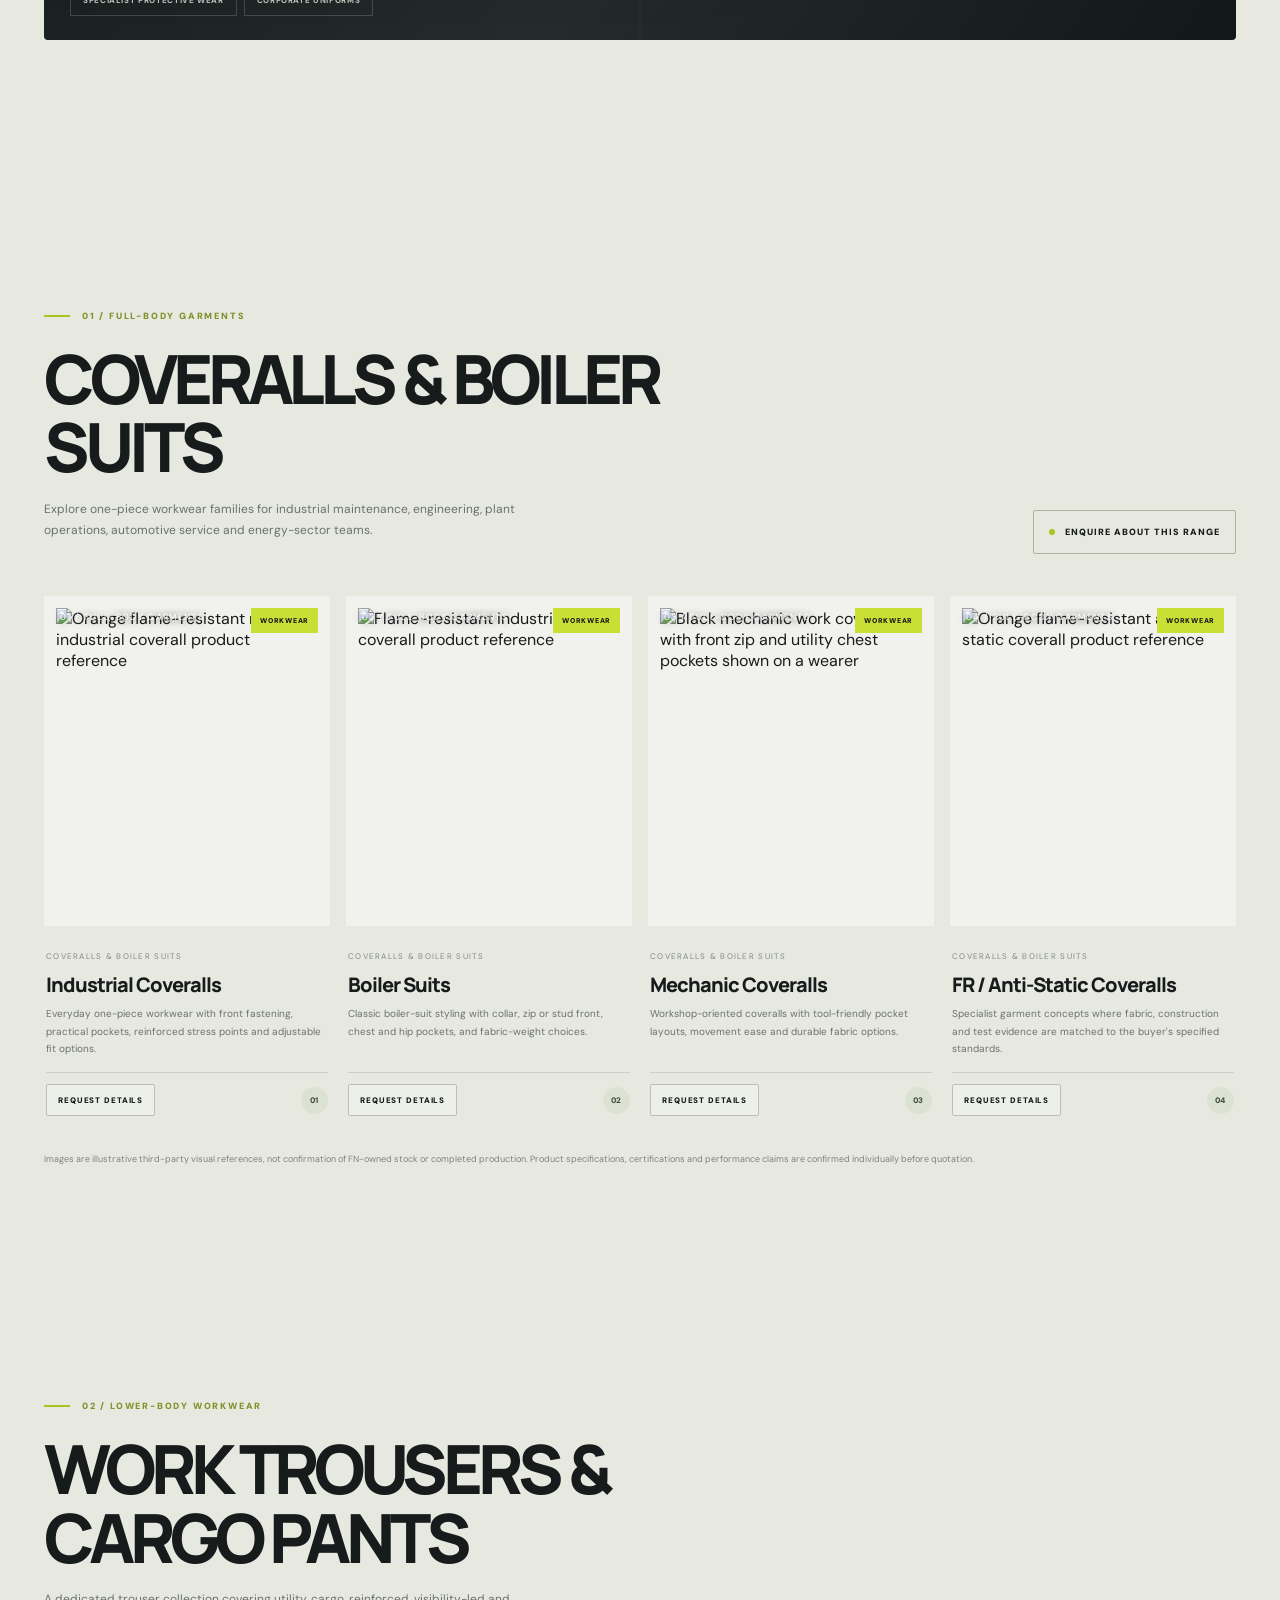
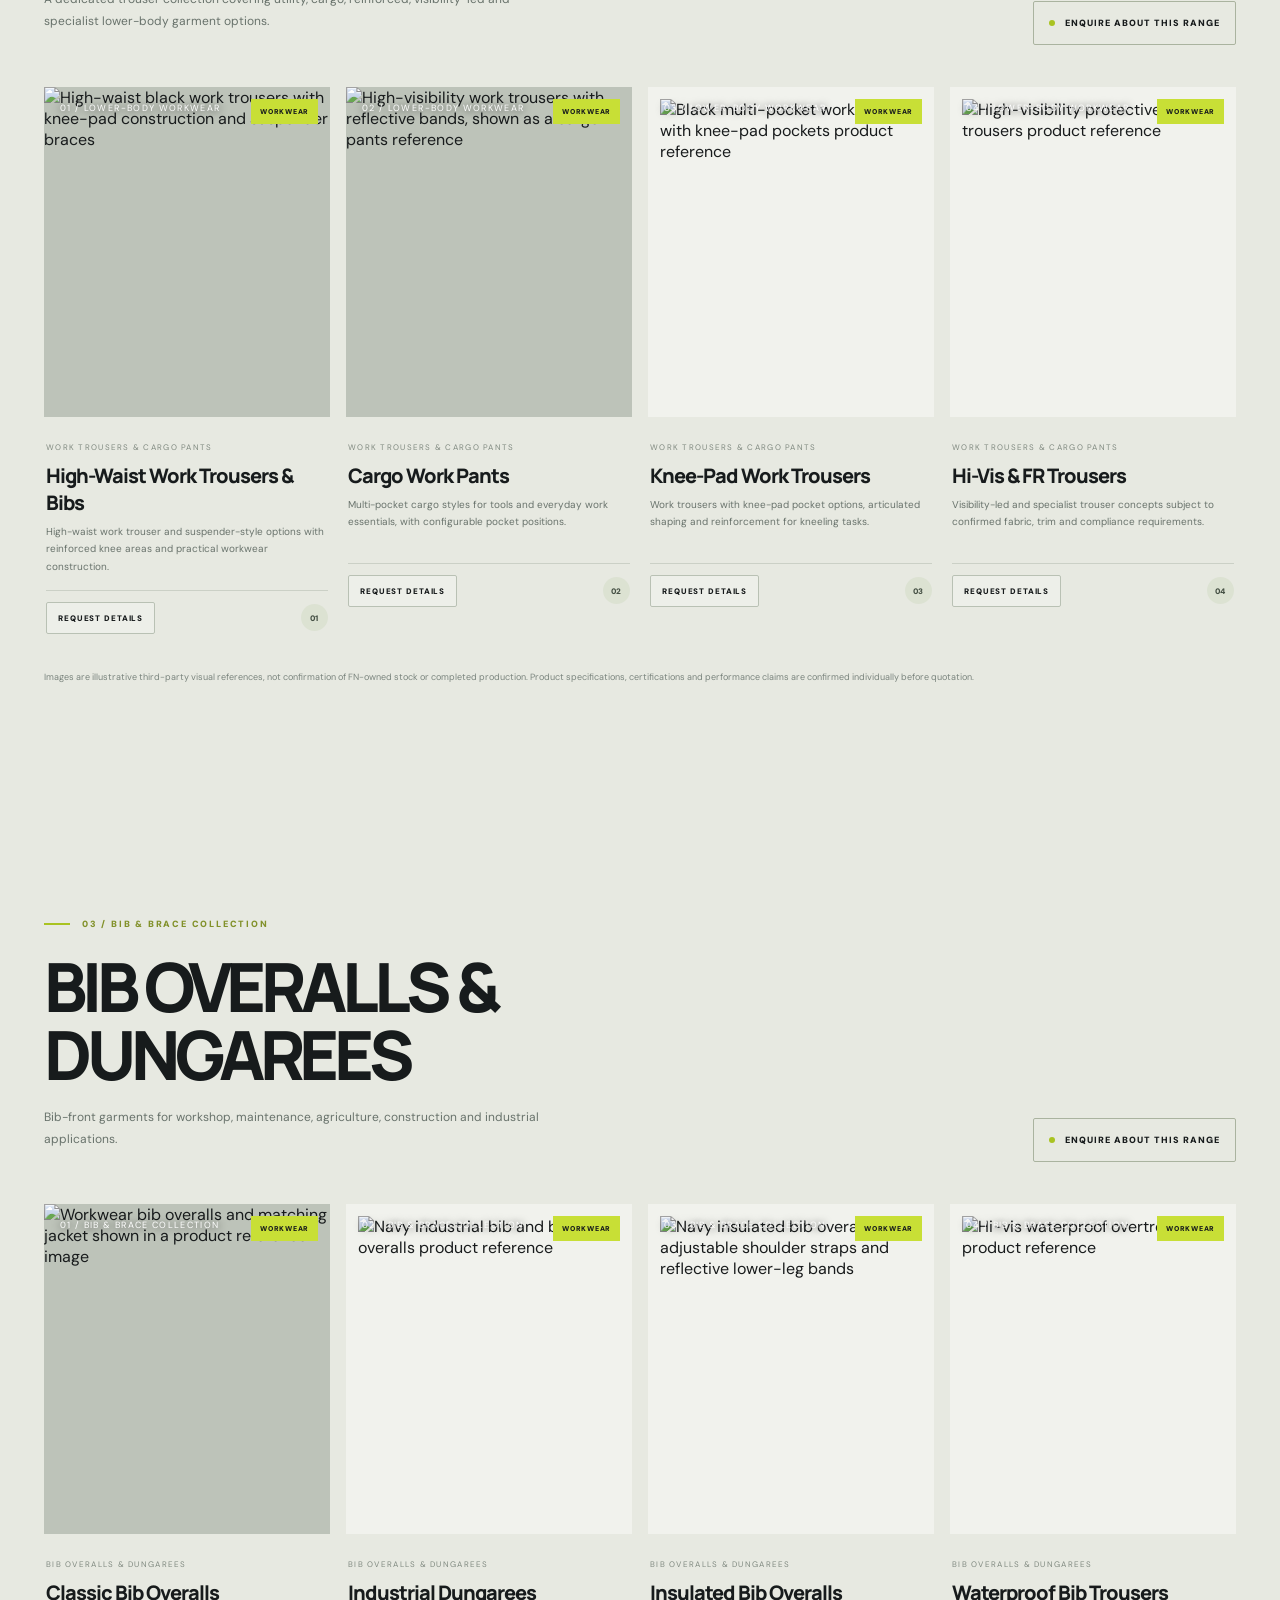
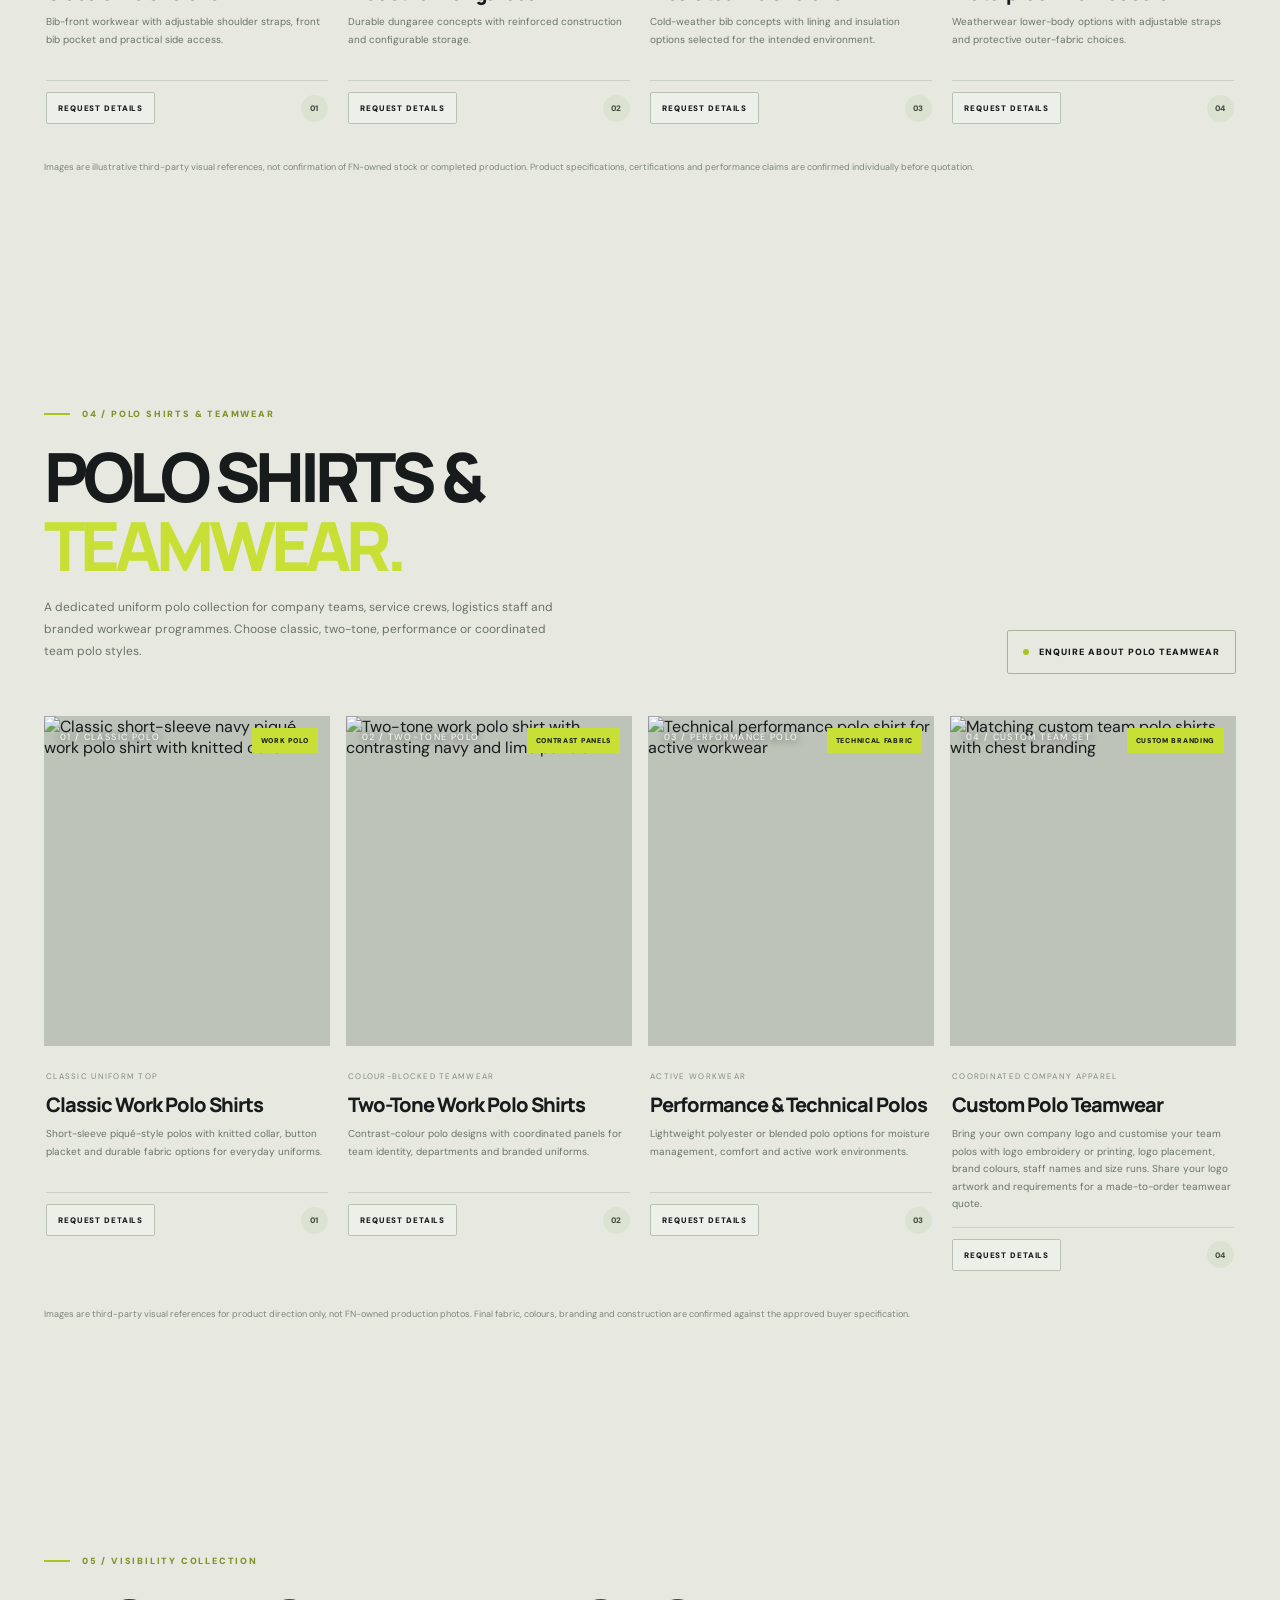
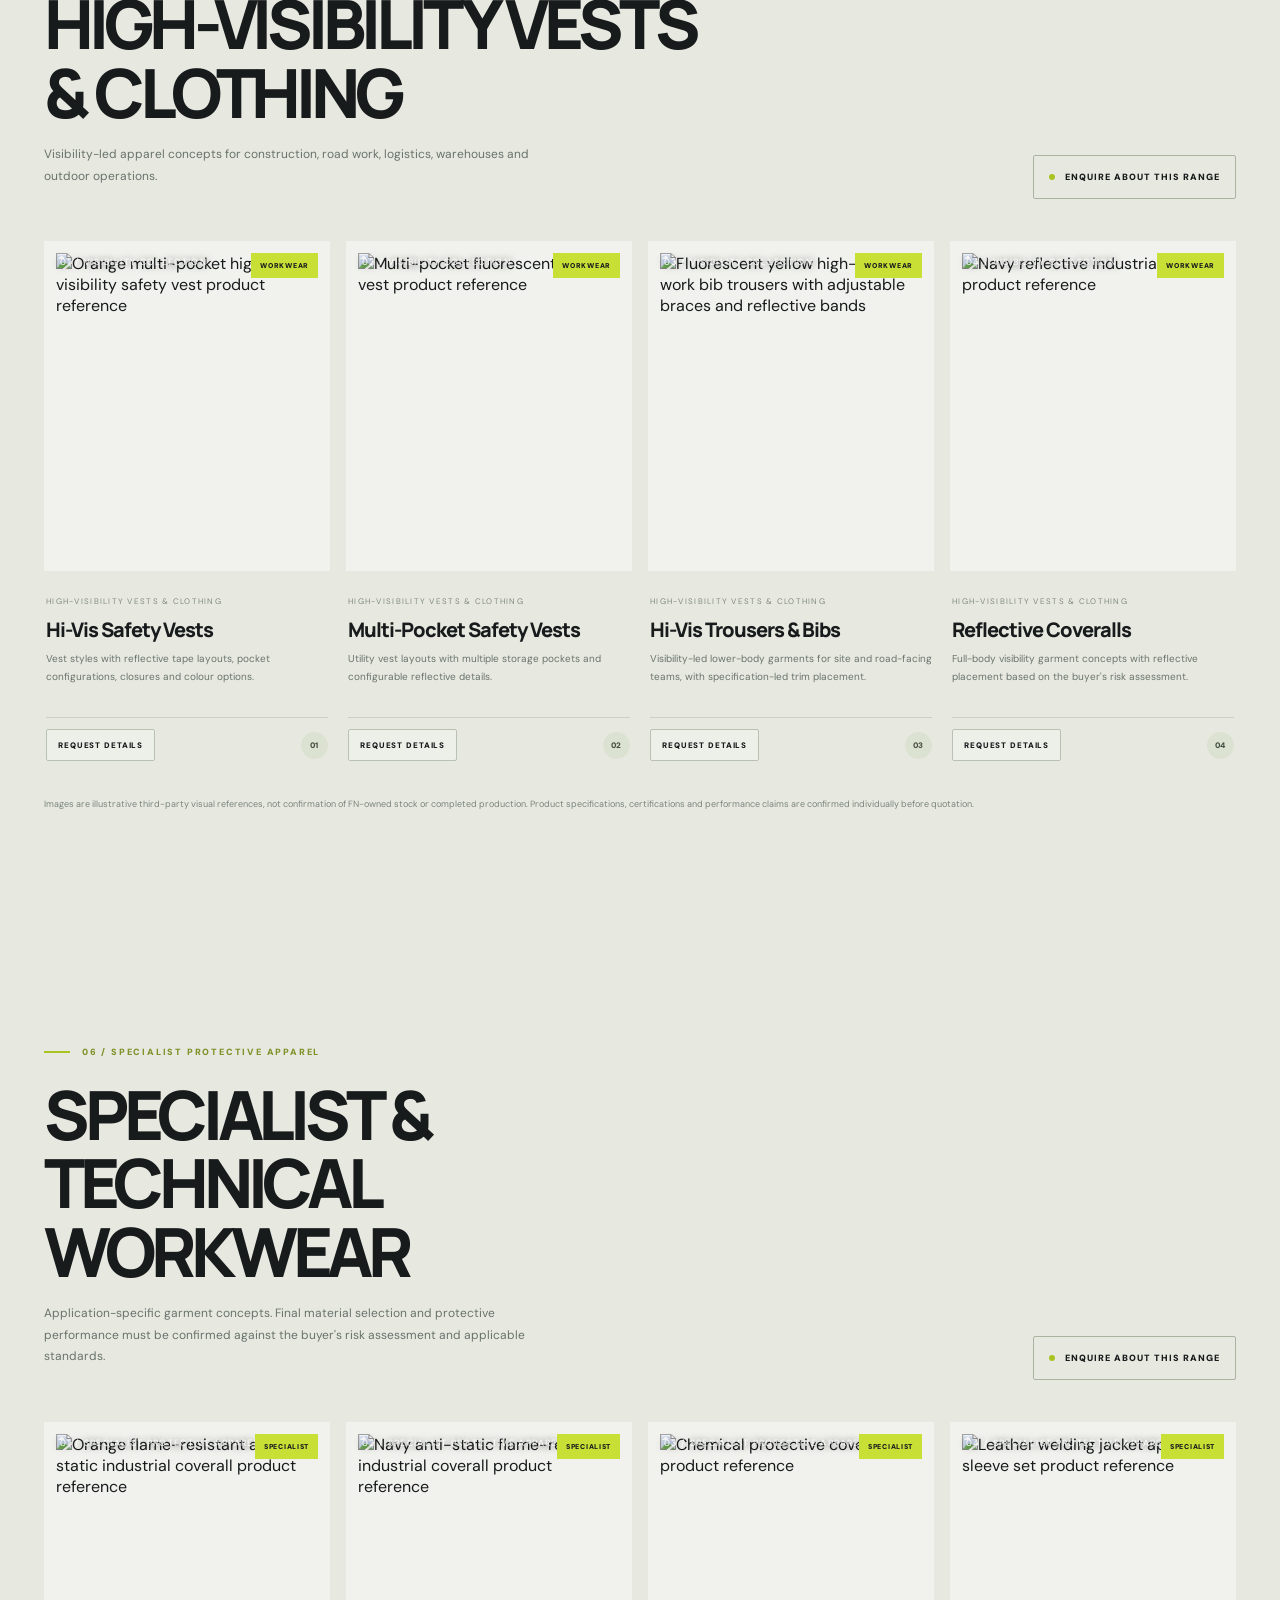
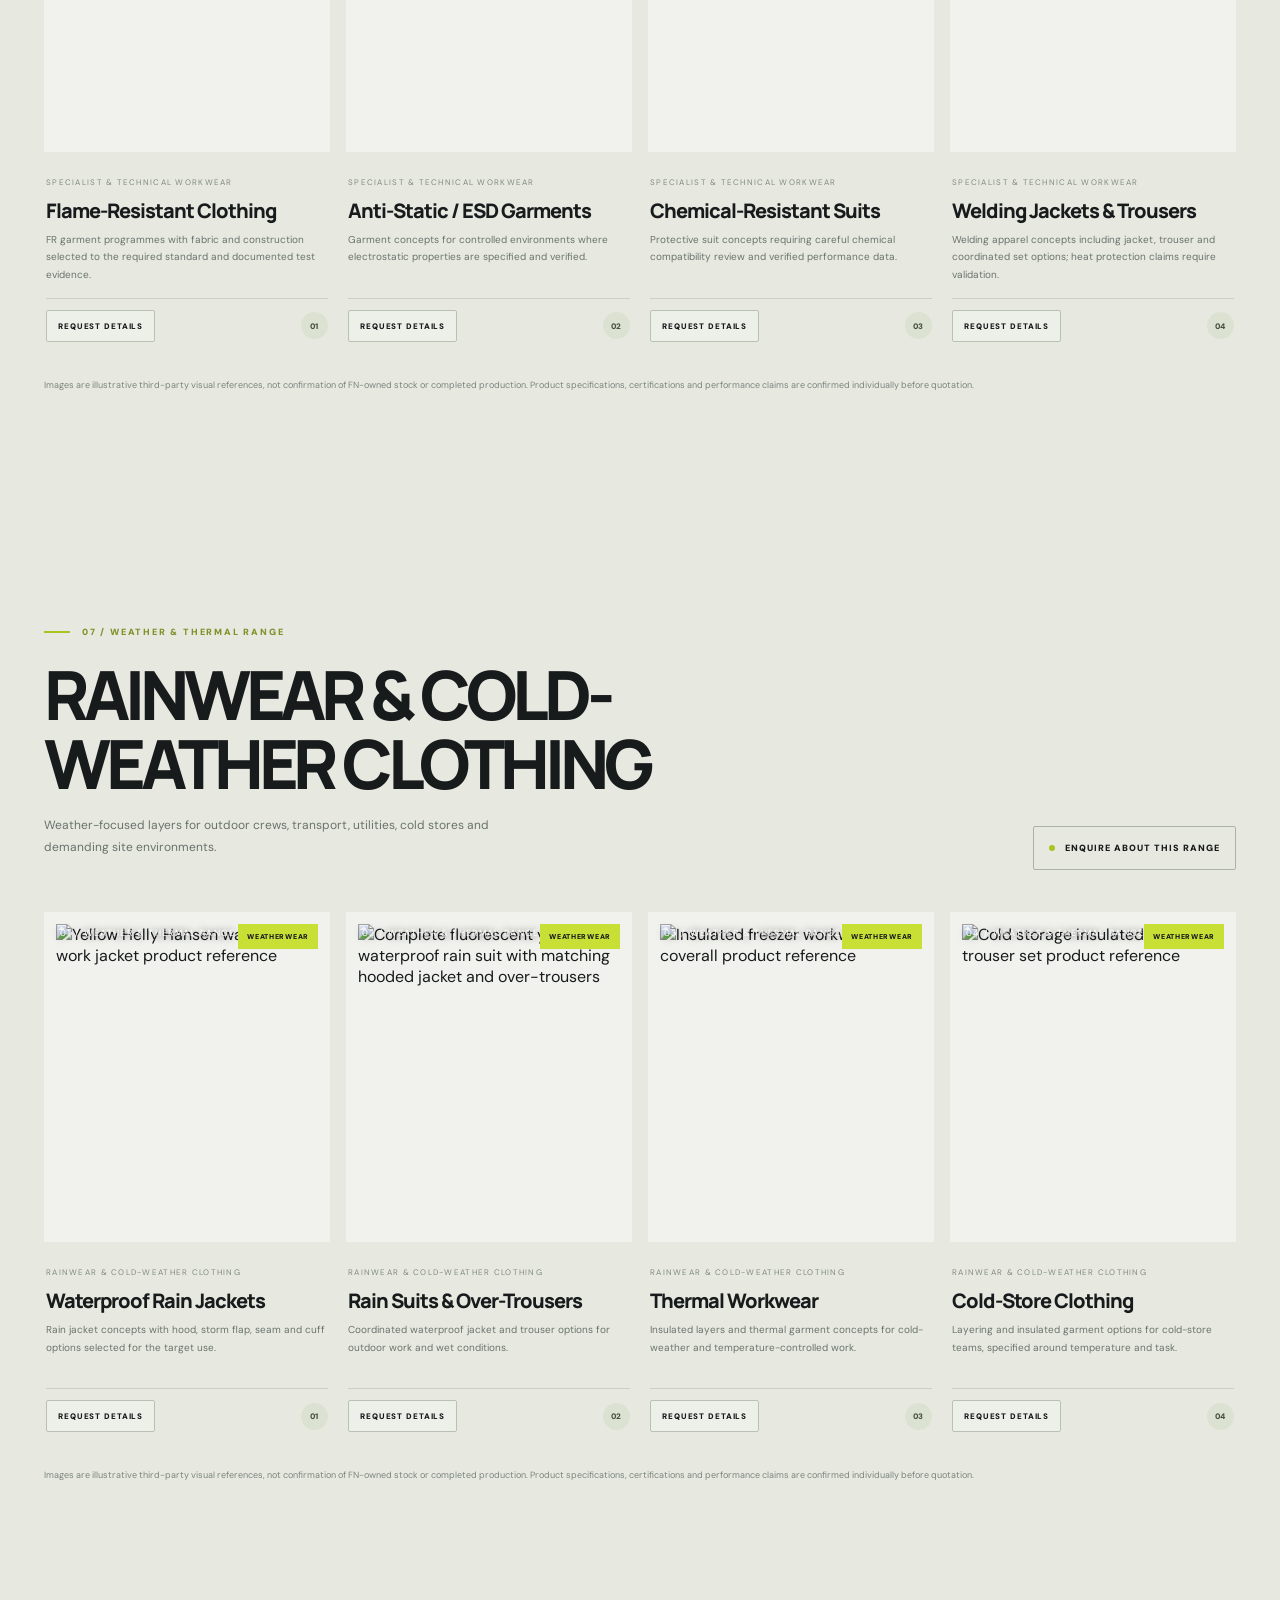
==== commit 4c6a9abc: "Add FN branded 3D morph product showcase" ====
--- a/index.html
+++ b/index.html
@@ -487,6 +487,44 @@
 @media(max-width:760px){.fn-motion-scene{height:590px;min-height:590px}.fn-motion-top{top:18px;font-size:8px}.fn-motion-stations{top:18%;grid-template-columns:repeat(3,1fr);gap:5px}.fn-motion-stations span{padding:7px 6px;gap:4px}.fn-motion-stations i{font-size:7px}.fn-motion-conveyor{left:25%;top:48%;width:100%;height:24%;transform:translate(-10%,-20%) perspective(700px) rotateX(55deg) rotateZ(-12deg)}.fn-motion-garment{width:78px;height:100px}.fn-motion-orbit{width:78vw;height:78vw;left:60%;top:48%}.orbit-b{width:58vw;height:58vw}.fn-motion-caption{left:22px;right:20px;bottom:75px}.fn-motion-caption h3{font-size:42px}.fn-motion-caption p{font-size:12px;line-height:1.65}.fn-motion-footer{bottom:18px;font-size:7px}.fn-motion-tour .fn-cinema-steps{grid-template-columns:repeat(3,minmax(0,1fr))}.fn-motion-tour .fn-cinema-steps>span{min-height:68px;padding:12px 10px}}@media(max-width:390px){.fn-motion-scene{height:560px;min-height:560px}.fn-motion-caption h3{font-size:36px}.fn-motion-footer span:last-child{display:none}}@media(prefers-reduced-motion:reduce){.fn-motion-grid,.fn-motion-glow,.fn-motion-beam,.orbit-b,.fn-motion-belt,.fn-motion-rollers:before,.fn-motion-garment,.fn-motion-scan,.fn-motion-footer i{animation:none!important}.fn-motion-progress span{transition:none}}
 </style>
 
+<style id="fn-morph-showroom-style">
+.fn-morph-showroom{position:relative;margin:38px 0 46px;padding:22px;border-radius:4px;background:radial-gradient(ellipse at 28% 40%,rgba(200,223,54,.10),transparent 42%),linear-gradient(125deg,#111819,#242b2b 58%,#121819);color:#fff;overflow:hidden;isolation:isolate}
+.fn-morph-showroom:before{content:"";position:absolute;inset:0;pointer-events:none;opacity:.18;background:linear-gradient(90deg,transparent 49.8%,rgba(255,255,255,.12) 50%,transparent 50.2%)}
+.fn-morph-stage{position:relative;display:grid;grid-template-columns:minmax(0,1.12fr) minmax(300px,.88fr);min-height:clamp(390px,43vw,550px);perspective:1600px;outline:none;touch-action:pan-y;cursor:grab}
+.fn-morph-stage:active{cursor:grabbing}.fn-morph-stage:focus-visible{outline:2px solid var(--lime);outline-offset:4px}
+.fn-morph-visual{position:relative;min-width:0;min-height:370px;display:grid;place-items:center;perspective:1300px;z-index:2}
+.fn-morph-image-wrap{position:relative;width:100%;height:100%;min-height:370px;overflow:hidden;background:radial-gradient(ellipse at 50% 48%,#f2f2ed 0%,#d9ddd5 56%,#aeb6ad 100%);transform-style:preserve-3d;box-shadow:24px 24px 65px rgba(0,0,0,.25);transition:transform .85s cubic-bezier(.2,.75,.2,1),filter .8s}
+.fn-morph-image-wrap.is-out{transform:translate3d(-36px,0,-90px) rotateY(-13deg) scale(.94);filter:blur(3px);opacity:.35}
+.fn-morph-image{position:absolute;inset:0;width:100%;height:100%;object-fit:contain;padding:clamp(20px,4vw,54px);mix-blend-mode:multiply;transition:transform .9s cubic-bezier(.2,.75,.2,1);filter:contrast(1.02) saturate(.88)}
+.fn-morph-showroom:hover .fn-morph-image{transform:scale(1.035)}
+.fn-morph-shade{position:absolute;inset:0;pointer-events:none;background:linear-gradient(130deg,rgba(255,255,255,.15),transparent 34%,rgba(22,30,25,.06))}
+.fn-morph-brand{position:absolute;top:20px;left:20px;display:flex;align-items:center;gap:9px;color:#171b1c;font:900 9px Manrope,sans-serif;letter-spacing:.13em}
+.fn-morph-brand b{color:#68716b;font-weight:700}
+.fn-morph-mark{width:34px;height:34px;display:grid;place-items:center;background:#171b1c;color:#c8df36;font:900 13px Manrope;letter-spacing:-.1em;clip-path:polygon(0 0,100% 0,100% 77%,77% 100%,0 100%)}
+.fn-morph-index{position:absolute;right:19px;top:24px;color:#171b1c;font-size:9px;font-weight:900;letter-spacing:.16em}
+.fn-morph-copy{position:relative;display:flex;flex-direction:column;justify-content:center;padding:clamp(28px,5vw,66px);background:linear-gradient(145deg,rgba(37,47,46,.96),rgba(18,24,25,.98));transform-style:preserve-3d;overflow:hidden}
+.fn-morph-copy:after{content:"";position:absolute;left:0;top:13%;bottom:13%;width:2px;background:var(--lime);opacity:.9}
+.fn-morph-copy.is-entering{animation:fnMorphTextIn .78s cubic-bezier(.18,.75,.2,1) both}
+@keyframes fnMorphTextIn{0%{opacity:0;transform:translate3d(58px,0,-65px) rotateY(-12deg);filter:blur(5px)}100%{opacity:1;transform:translate3d(0,0,0) rotateY(0);filter:blur(0)}}
+.fn-morph-kicker{color:var(--lime);font-size:9px;font-weight:900;letter-spacing:.2em;text-transform:uppercase}
+.fn-morph-title{margin:19px 0 15px;color:#fff;font:900 clamp(30px,4.2vw,55px)/1.02 Manrope,sans-serif;letter-spacing:-.065em;max-width:470px}
+.fn-morph-description{max-width:420px;margin:0;color:#c2cbc3;font-size:13px;line-height:1.85}
+.fn-morph-cta{display:inline-flex;align-items:center;justify-content:space-between;gap:26px;width:max-content;max-width:100%;margin-top:29px;padding:15px 18px;background:var(--lime);color:#171b1c;font-size:9px;font-weight:900;letter-spacing:.13em;text-transform:uppercase;transition:transform .25s,background .25s}
+.fn-morph-cta:hover{transform:translateY(-3px);background:#d9ed67}
+.fn-morph-cta span{font-size:17px}
+.fn-morph-caption{margin-top:34px;color:#839087;font-size:8px;font-weight:800;letter-spacing:.17em}
+.fn-morph-controls{display:flex;align-items:center;gap:18px;padding:19px 4px 2px}
+.fn-morph-tabs{display:flex;flex-wrap:wrap;gap:7px;flex:1}
+.fn-morph-tab{border:1px solid rgba(255,255,255,.17);background:transparent;color:#bdc6bd;padding:10px 12px;font:800 8px "DM Sans",sans-serif;letter-spacing:.08em;text-transform:uppercase;cursor:pointer;transition:background .25s,color .25s,border-color .25s}
+.fn-morph-tab:hover,.fn-morph-tab[aria-pressed=true]{background:var(--lime);border-color:var(--lime);color:#171b1c}
+.fn-morph-progress{height:2px;width:74px;flex:0 0 74px;background:rgba(255,255,255,.18);overflow:hidden}
+.fn-morph-progress span{display:block;width:0;height:100%;background:var(--lime)}
+.fn-morph-hint{color:#8e9a91;font-size:7px;font-weight:800;letter-spacing:.13em;white-space:nowrap}
+.fn-morph-hint span{color:var(--lime);font-size:14px;margin-left:5px}
+#products .product-grid.fn-morph-source{position:absolute!important;width:1px!important;height:1px!important;overflow:hidden!important;clip:rect(0,0,0,0)!important;clip-path:inset(50%)!important;white-space:nowrap!important}
+@media(max-width:760px){.fn-morph-showroom{margin:25px -6px 34px;padding:10px}.fn-morph-stage{grid-template-columns:1fr;min-height:0}.fn-morph-visual,.fn-morph-image-wrap{min-height:clamp(270px,76vw,390px)}.fn-morph-copy{min-height:270px;padding:28px 24px 30px}.fn-morph-copy:after{top:0;bottom:0;width:3px}.fn-morph-title{font-size:clamp(30px,8vw,42px);margin:12px 0}.fn-morph-description{font-size:12px}.fn-morph-controls{align-items:flex-start;flex-direction:column;gap:12px;padding:14px 5px 4px}.fn-morph-tabs{gap:6px}.fn-morph-tab{padding:9px 10px;font-size:7px}.fn-morph-progress{width:100%;flex-basis:2px}.fn-morph-hint{align-self:flex-end}.fn-morph-caption{margin-top:24px}}
+@media(prefers-reduced-motion:reduce){.fn-morph-image-wrap,.fn-morph-image,.fn-morph-cta,.fn-morph-tab{transition:none!important}.fn-morph-copy.is-entering{animation:none!important}}
+</style>
 </head>
 <body>
 <div class="topline"><div class="wrap"><span><strong>SIALKOT, PAKISTAN</strong>  /  WORKWEAR & SAFETY APPAREL</span><span>ENGINEERED FOR WORK. DESIGNED FOR PROTECTION.</span></div></div>
@@ -552,6 +590,13 @@
 </section>
 <section class="section" id="about"><div class="wrap intro-grid reveal"><div><span class="eyebrow">01 / THE FN APPROACH</span><h2 class="headline">THE RIGHT GEAR<br>CHANGES <em>EVERYTHING.</em></h2></div><div><p class="lead">People do their best work when their kit is made for the job.</p><p class="body-copy">FN Workwear & Safety is a Sialkot-based workwear brand focused on developing practical garment ranges around customer requirements. From everyday industrial clothing to visibility-led garments and specialist workwear concepts, every enquiry starts with understanding the wearer and the work.</p><a class="text-link" href="#approach">DISCOVER OUR APPROACH</a></div></div></section>
 <section class="section product-section" id="products"><div class="wrap"><div class="section-head reveal"><div><span class="eyebrow">02 / THE PRODUCT COLLECTION</span><h2 class="headline">EVERY GARMENT.<br>ONE <em>STANDARD.</em></h2><p class="section-intro">A structured workwear showroom covering coveralls and boiler suits, work shirts, polo shirts, high-visibility vests, industrial trousers, cargo trousers, bib overalls, uniforms, welding apparel, flame-resistant and anti-static workwear.</p><p class="image-reference-note">Product photographs are illustrative third-party references, not claims of FN-owned production. Final garment designs, fabrics, colours, trims, branding and specifications are confirmed to each buyer brief; any safety standard is stated only when verified for the specific garment.</p></div><a class="text-link" href="#contact">DISCUSS A CUSTOM RANGE</a></div>
+<div class="fn-morph-showroom" id="fnMorphShowroom" aria-label="Interactive FN product collection showcase">
+ <div class="fn-morph-stage" tabindex="0" role="region" aria-roledescription="product showcase" aria-label="Drag or swipe to explore product categories">
+  <div class="fn-morph-visual"><div class="fn-morph-image-wrap"><img class="fn-morph-image" alt="" decoding="async" fetchpriority="high"><div class="fn-morph-shade"></div><div class="fn-morph-brand"><span class="fn-morph-mark">FN</span><span>FN WORKWEAR <b>&amp; SAFETY</b></span></div><span class="fn-morph-index">01 / 08</span></div></div>
+  <div class="fn-morph-copy" aria-live="polite"><span class="fn-morph-kicker">CORE COLLECTION</span><h3 class="fn-morph-title">Coveralls &amp; Boiler Suits</h3><p class="fn-morph-description">Explore workwear made around the job.</p><a class="fn-morph-cta" href="#contact">DISCUSS THIS PRODUCT <span>↗</span></a><div class="fn-morph-caption">DESIGNED AROUND YOUR SPECIFICATION</div></div>
+ </div>
+ <div class="fn-morph-controls"><div class="fn-morph-tabs" role="group" aria-label="Choose a product category"></div><div class="fn-morph-progress"><span></span></div><div class="fn-morph-hint">DRAG OR SWIPE TO EXPLORE <span>↔</span></div></div>
+</div>
 <div class="product-grid">
 <a class="product-card reveal" href="#contact"><div class="product-image"><img decoding="async" class="garment-photo" src="https://milansafety.com/cdn/shop/products/1.jpg?v=1680766672&width=1920" alt="Navy blue one-piece industrial boiler suit shown on a wearer" loading="lazy"><span class="product-number">01 / CORE RANGE</span><span class="product-badge">One-piece</span></div><div class="product-info"><small>FULL-BODY WORKWEAR</small><h3>Coveralls & Boiler Suits</h3><p>One-piece workwear concepts for maintenance, plant operations and industrial teams.</p><div class="product-footer"><span>View category</span><span>01</span></div></div></a>
 <a class="product-card reveal" href="#contact"><div class="product-image"><img decoding="async" class="garment-photo" src="https://image.made-in-china.com/2f0j00awFoGOUJSKrS/Reflective-Safety-Vest-Yellow-Work-Vest-with-Multi-Pockets-for-Enhanced-Visibility.webp" alt="Hi-vis multi-pocket safety vest product reference" loading="lazy"><span class="product-number">02 / VISIBILITY</span><span class="product-badge">Hi-vis</span></div><div class="product-info"><small>VISIBILITY-LED CLOTHING</small><h3>Safety Vests</h3><p>High-visibility vest styles, pocket layouts, reflective trim placement and colour options.</p><div class="product-footer"><span>View category</span><span>02</span></div></div></a>
@@ -1244,5 +1289,16 @@
 function up(e){if(!dragging||e.pointerId!==pointerId)return;dragging=false;const dx=deltaX;const front=cards[active];front.style.transition='';pointerId=null;if(Math.abs(dx)>48)move(dx<0?1:-1);else render();play()}
 deck.addEventListener('pointerdown',down);deck.addEventListener('pointermove',movePointer);deck.addEventListener('pointerup',up);deck.addEventListener('pointercancel',up);deck.addEventListener('lostpointercapture',()=>{if(dragging){dragging=false;render();play()}});deck.addEventListener('keydown',e=>{if(e.key==='ArrowRight'){e.preventDefault();move(1);play()}else if(e.key==='ArrowLeft'){e.preventDefault();move(-1);play()}});deck.addEventListener('click',e=>{if(Date.now()-downAt>350)return;const card=e.target.closest('.fn-stage-card');if(!card)return;const i=cards.indexOf(card);if(i!==active){const d=(i-active+cards.length)%cards.length;move(d<=cards.length/2?d:d-cards.length);play()}});document.addEventListener('visibilitychange',()=>document.hidden?pause():play());render();play()})();
 </script>
+<script id="fn-morph-showroom-controller">
+(()=>{const root=document.getElementById('fnMorphShowroom');if(!root)return;const section=document.getElementById('products'),source=section?.querySelector('.product-grid');if(!source)return;const items=[...source.querySelectorAll('.product-card')].map(card=>{const img=card.querySelector('.product-image img'),info=card.querySelector('.product-info');return{src:img?.getAttribute('src')||'',alt:img?.getAttribute('alt')||'',number:card.querySelector('.product-number')?.textContent.trim()||'',badge:card.querySelector('.product-badge')?.textContent.trim()||'',kicker:info?.querySelector('small')?.textContent.trim()||'',title:info?.querySelector('h3')?.textContent.trim()||'',description:info?.querySelector('p')?.textContent.trim()||''}}).filter(x=>x.src&&x.title);if(!items.length)return;source.classList.add('fn-morph-source');const stage=root.querySelector('.fn-morph-stage'),image=root.querySelector('.fn-morph-image'),imageWrap=root.querySelector('.fn-morph-image-wrap'),kicker=root.querySelector('.fn-morph-kicker'),title=root.querySelector('.fn-morph-title'),description=root.querySelector('.fn-morph-description'),indexLabel=root.querySelector('.fn-morph-index'),cta=root.querySelector('.fn-morph-cta'),tabs=root.querySelector('.fn-morph-tabs'),progress=root.querySelector('.fn-morph-progress span'),copy=root.querySelector('.fn-morph-copy'),reduce=matchMedia('(prefers-reduced-motion: reduce)').matches;let active=0,timer=0,raf=0,startX=0,delta=0,drag=false,pointer=null,elapsed=0,last=0,paused=false;
+items.forEach((item,i)=>{const b=document.createElement('button');b.type='button';b.className='fn-morph-tab';b.textContent=item.title;b.setAttribute('aria-pressed',i===0?'true':'false');b.addEventListener('click',()=>show(i,true));tabs.appendChild(b)});
+function show(n,manual=false){active=(n+items.length)%items.length;const item=items[active];imageWrap.classList.add('is-out');copy.classList.remove('is-entering');window.setTimeout(()=>{image.src=item.src;image.alt=item.alt;imageWrap.classList.remove('is-out');kicker.textContent=item.kicker||item.badge;title.textContent=item.title;description.textContent=item.description;indexLabel.textContent=String(active+1).padStart(2,'0')+' / '+String(items.length).padStart(2,'0');cta.href='#contact';copy.classList.remove('is-entering');void copy.offsetWidth;copy.classList.add('is-entering')},reduce?0:210);[...tabs.children].forEach((b,i)=>b.setAttribute('aria-pressed',i===active?'true':'false'));elapsed=0;progress.style.width='0%';if(manual)restart()}
+function tick(t){if(!timer||paused||document.hidden||drag)return;const dt=last?Math.min(t-last,80):0;last=t;elapsed+=dt;progress.style.width=Math.min(100,elapsed/7200*100)+'%';if(elapsed>=7200){show(active+1);last=0}raf=requestAnimationFrame(tick)}
+function restart(){if(reduce)return;cancelAnimationFrame(raf);elapsed=0;last=0;timer=1;raf=requestAnimationFrame(tick)}
+function down(e){if(e.button!==undefined&&e.button!==0)return;drag=true;pointer=e.pointerId;startX=e.clientX;delta=0;cancelAnimationFrame(raf);stage.setPointerCapture?.(pointer)}
+function move(e){if(!drag||e.pointerId!==pointer)return;delta=e.clientX-startX;imageWrap.style.transform='translate3d('+delta*.12+'px,0,0) rotateY('+delta*.025+'deg)'}
+function up(e){if(!drag||e.pointerId!==pointer)return;drag=false;imageWrap.style.transform='';if(Math.abs(delta)>45)show(active+(delta<0?1:-1),true);else restart();pointer=null}
+stage.addEventListener('pointerdown',down);stage.addEventListener('pointermove',move);stage.addEventListener('pointerup',up);stage.addEventListener('pointercancel',up);stage.addEventListener('keydown',e=>{if(e.key==='ArrowRight'){e.preventDefault();show(active+1,true)}else if(e.key==='ArrowLeft'){e.preventDefault();show(active-1,true)}});root.addEventListener('mouseenter',()=>{paused=true;cancelAnimationFrame(raf)});root.addEventListener('mouseleave',()=>{paused=false;restart()});root.addEventListener('focusin',()=>{paused=true;cancelAnimationFrame(raf)});root.addEventListener('focusout',()=>{paused=false;restart()});document.addEventListener('visibilitychange',()=>document.hidden?cancelAnimationFrame(raf):restart());show(0);restart();})();
+</script>
 </body></html>
 
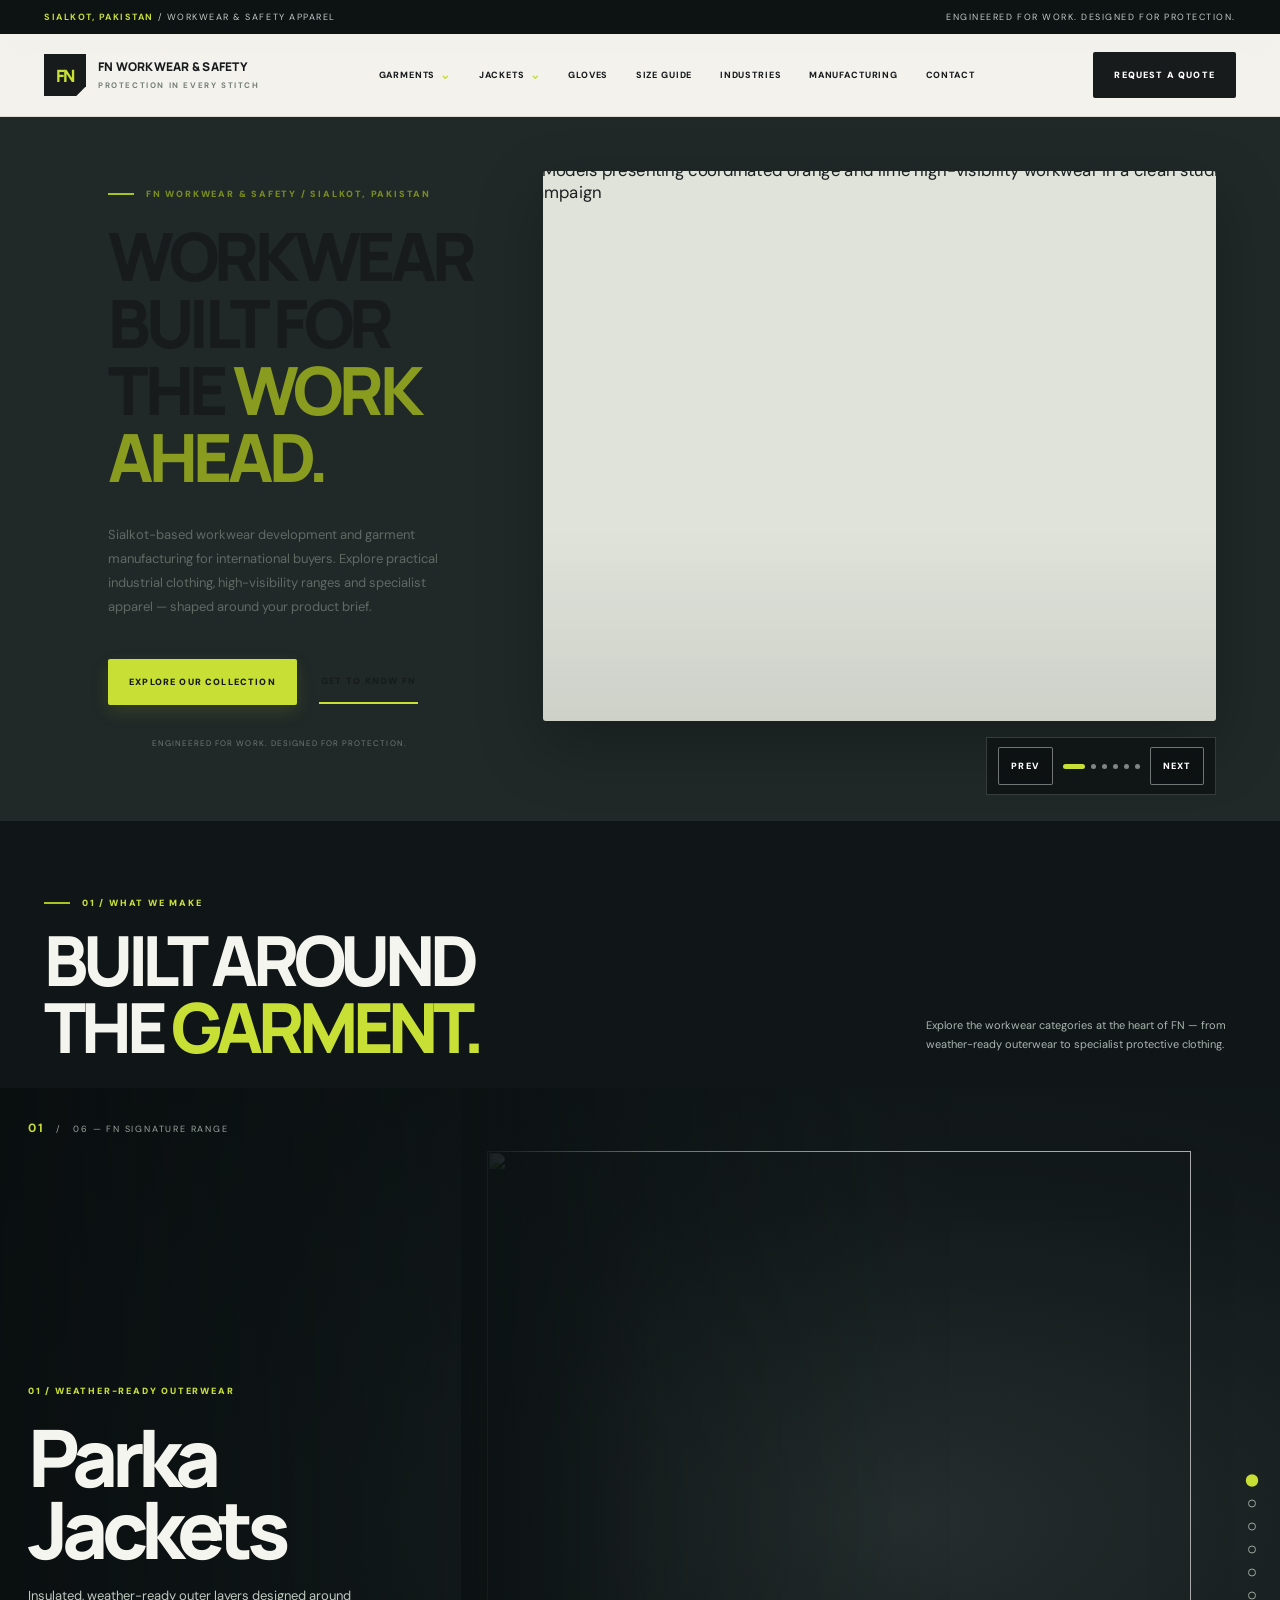
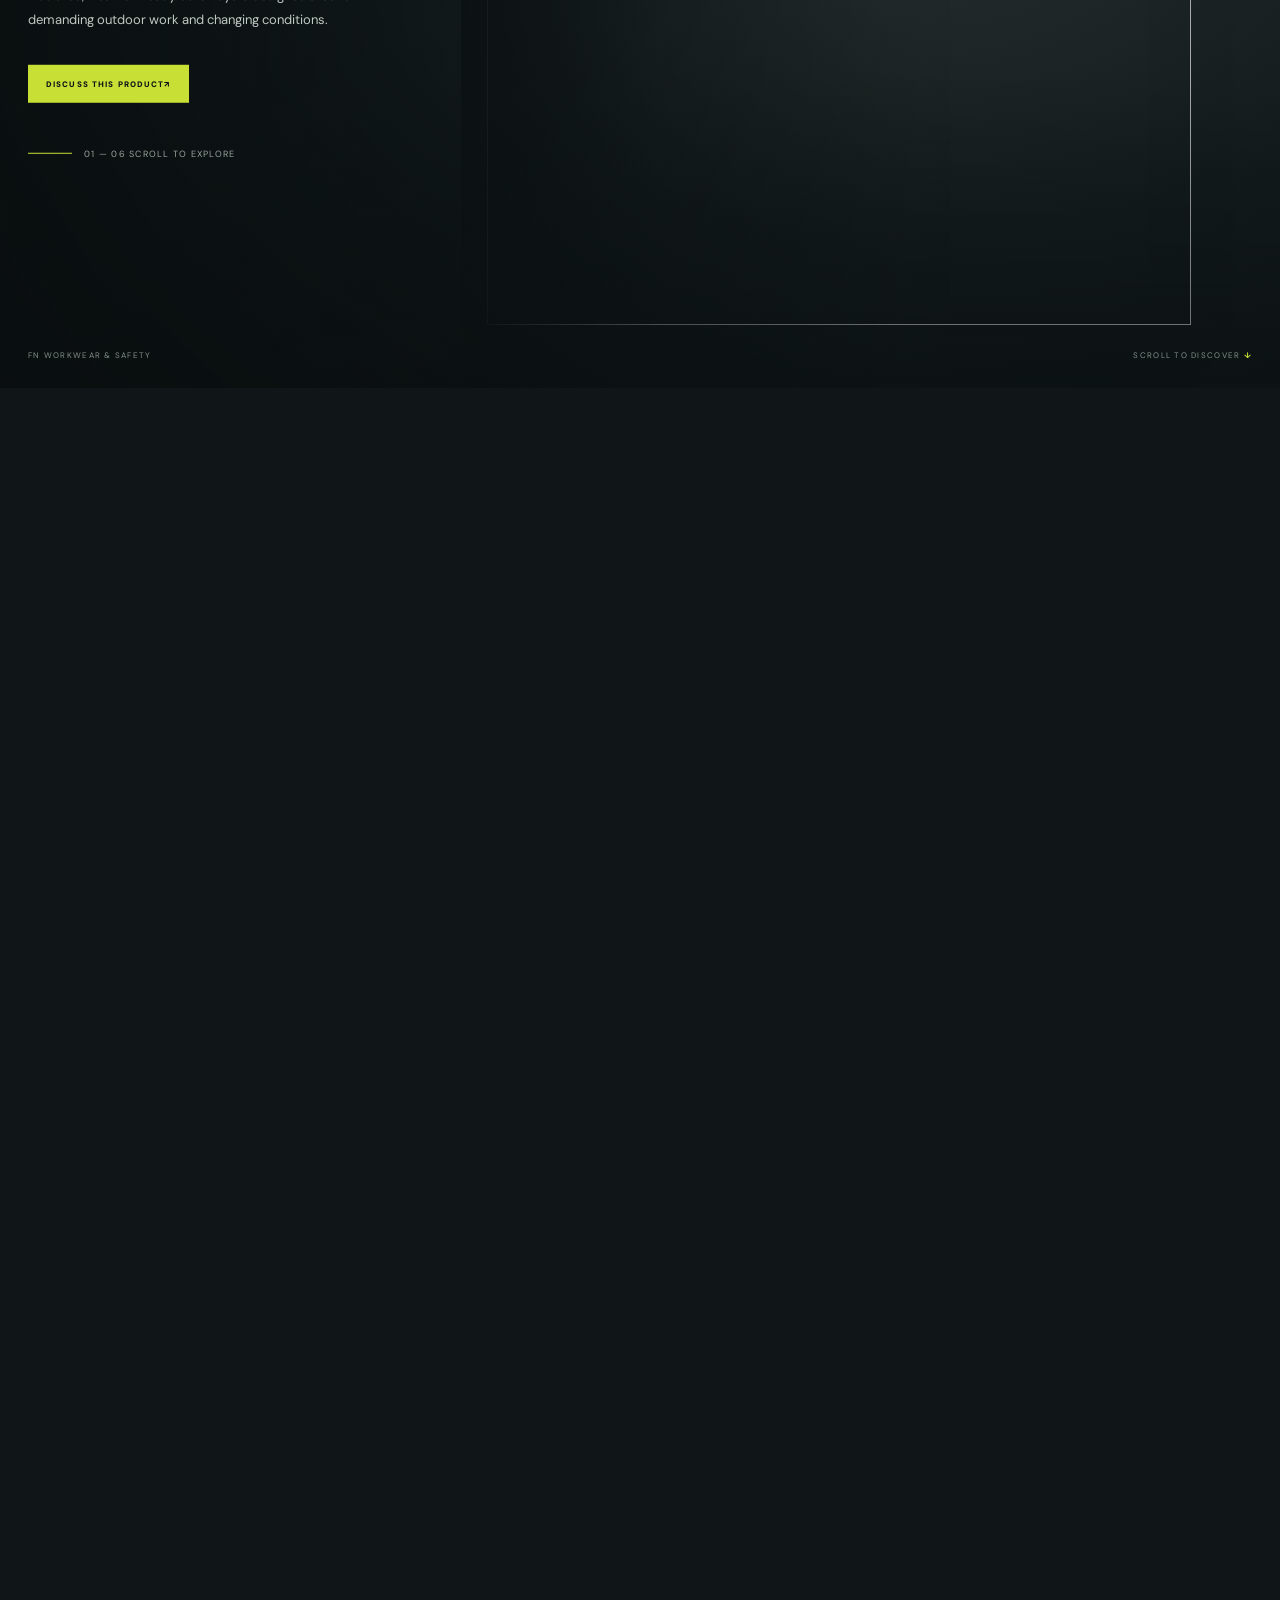
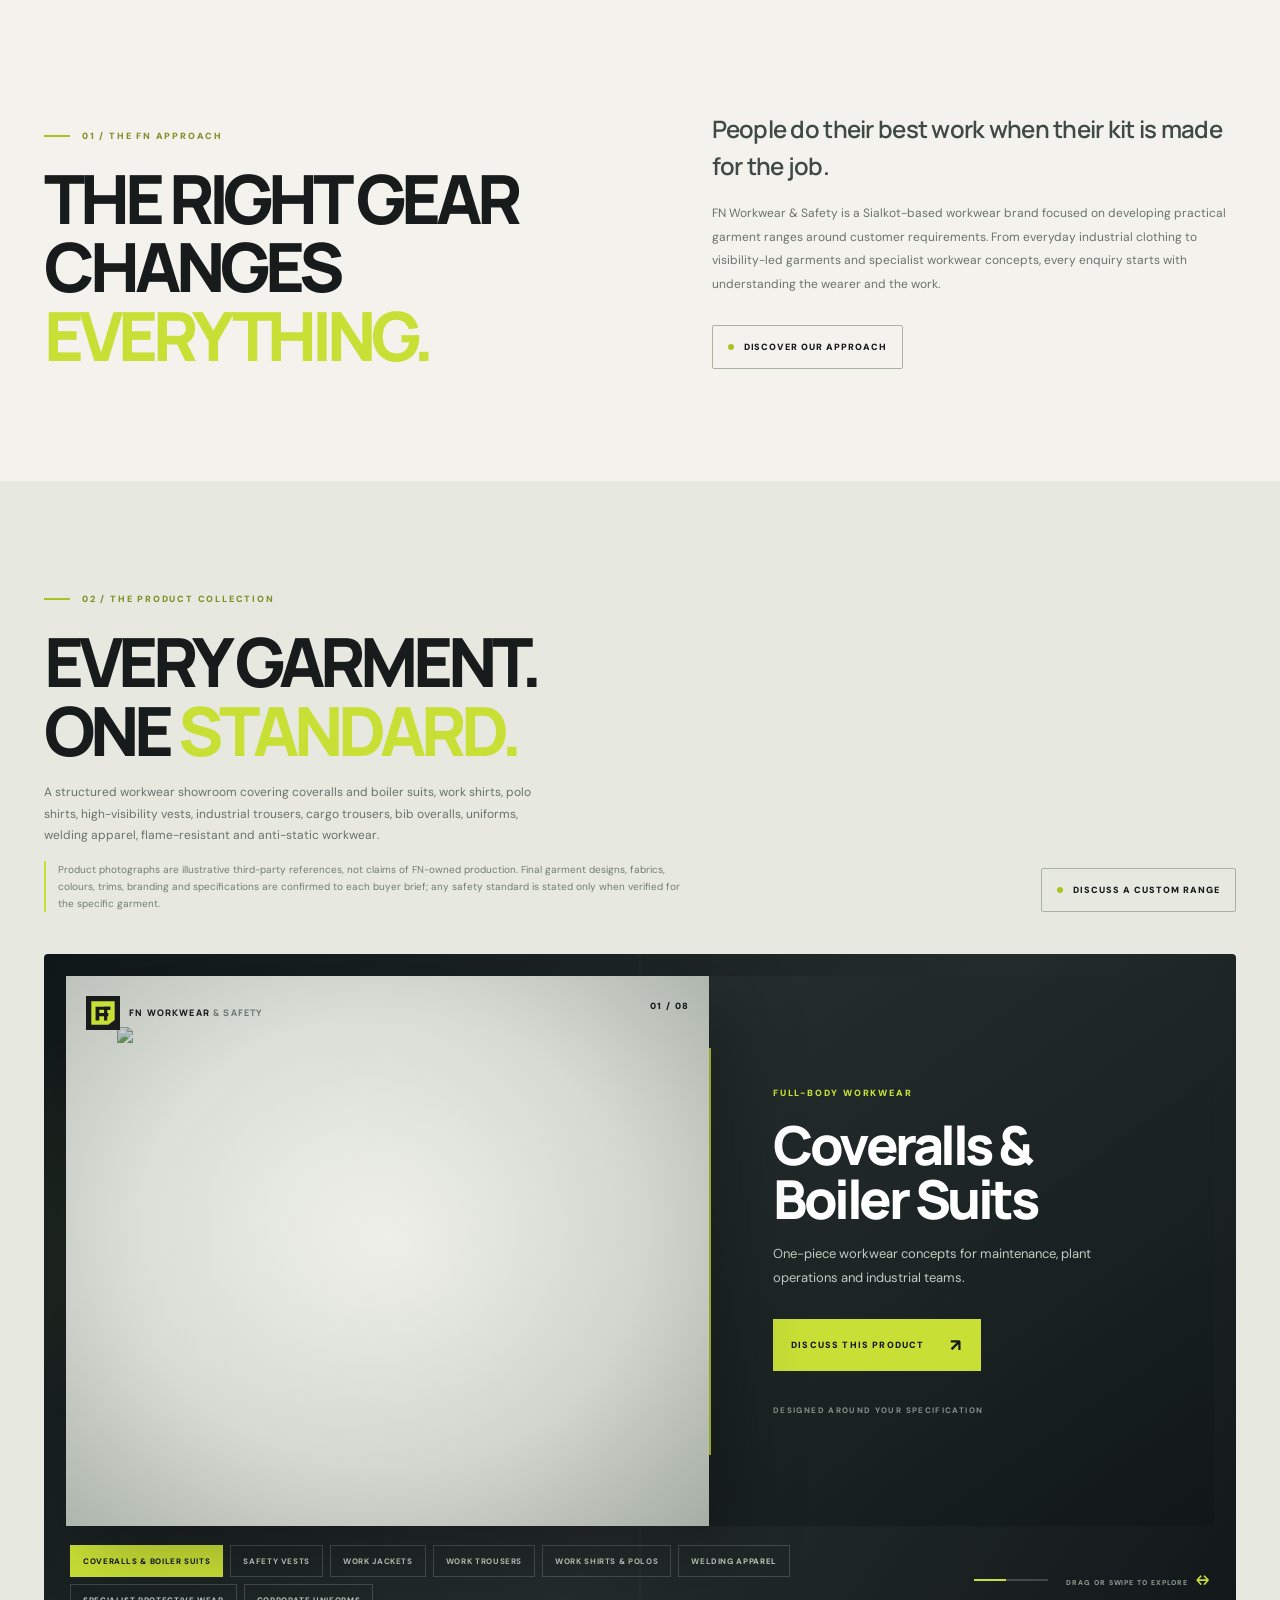
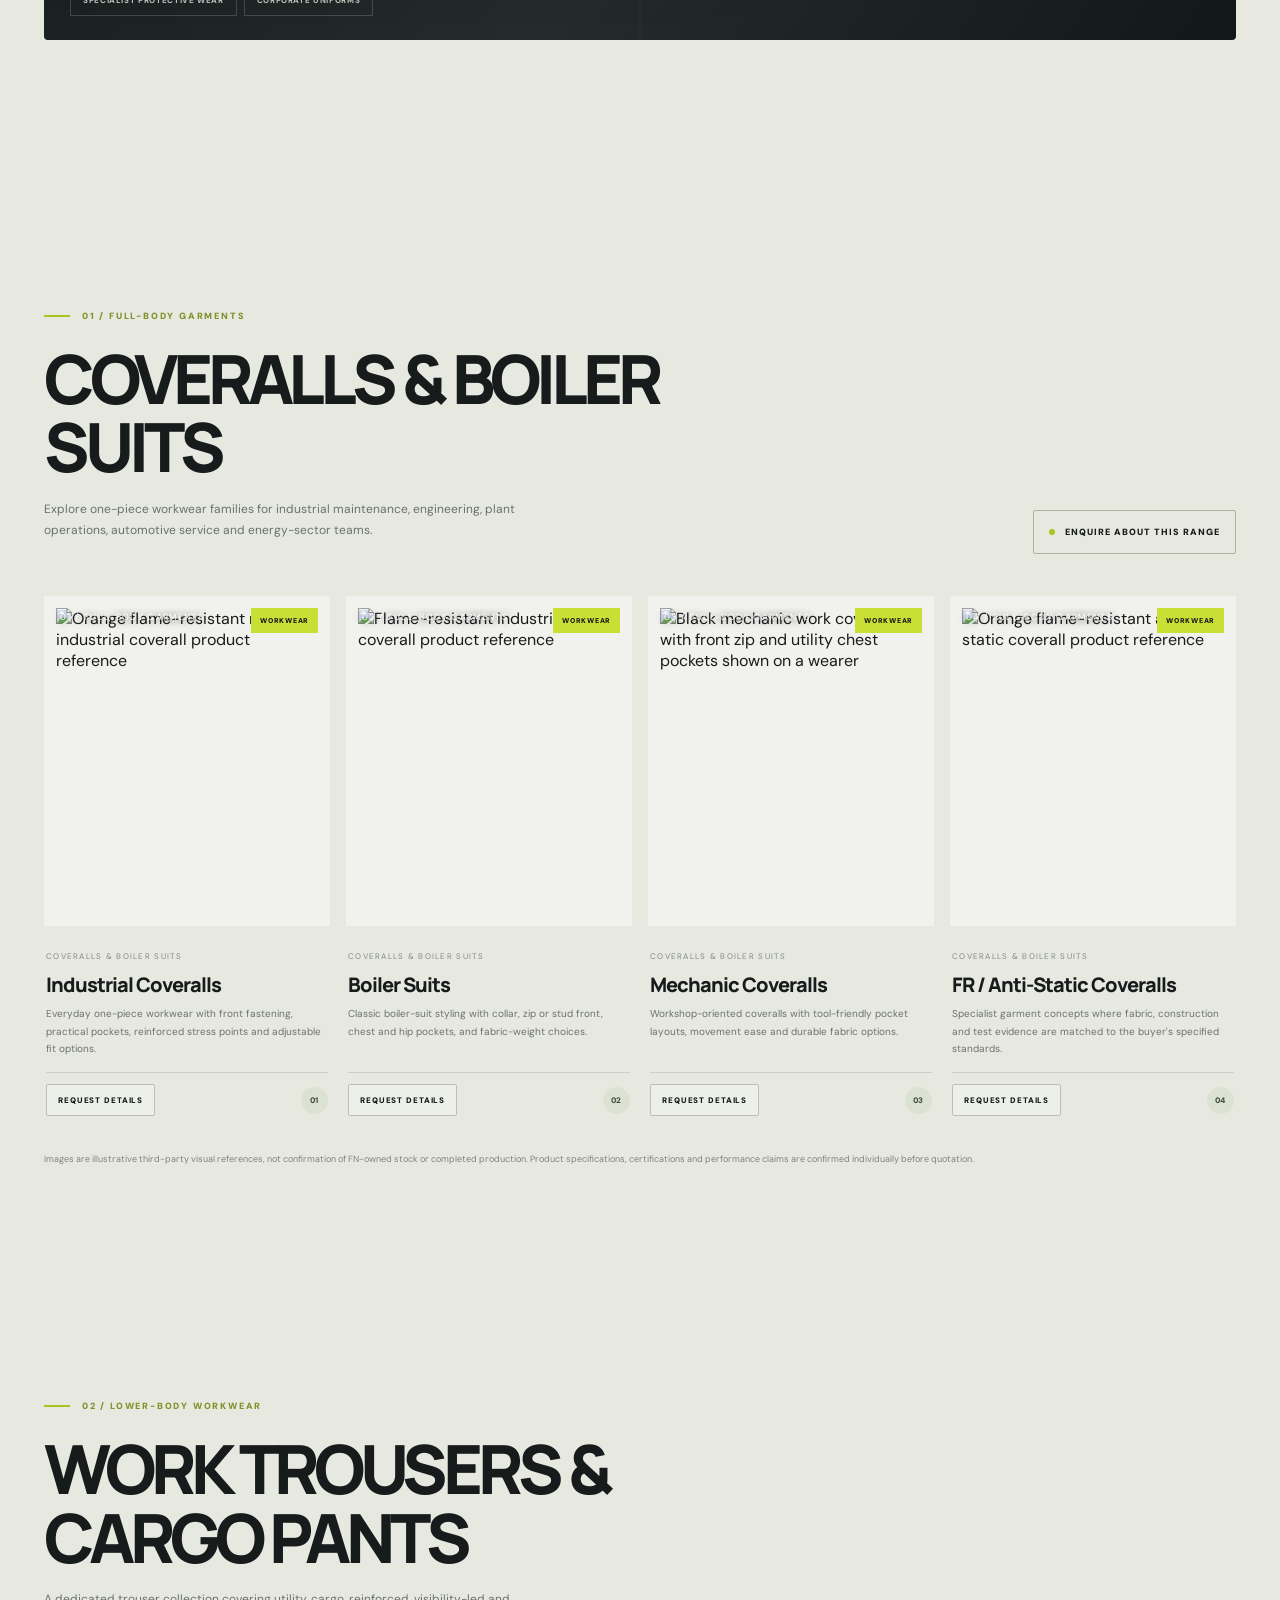
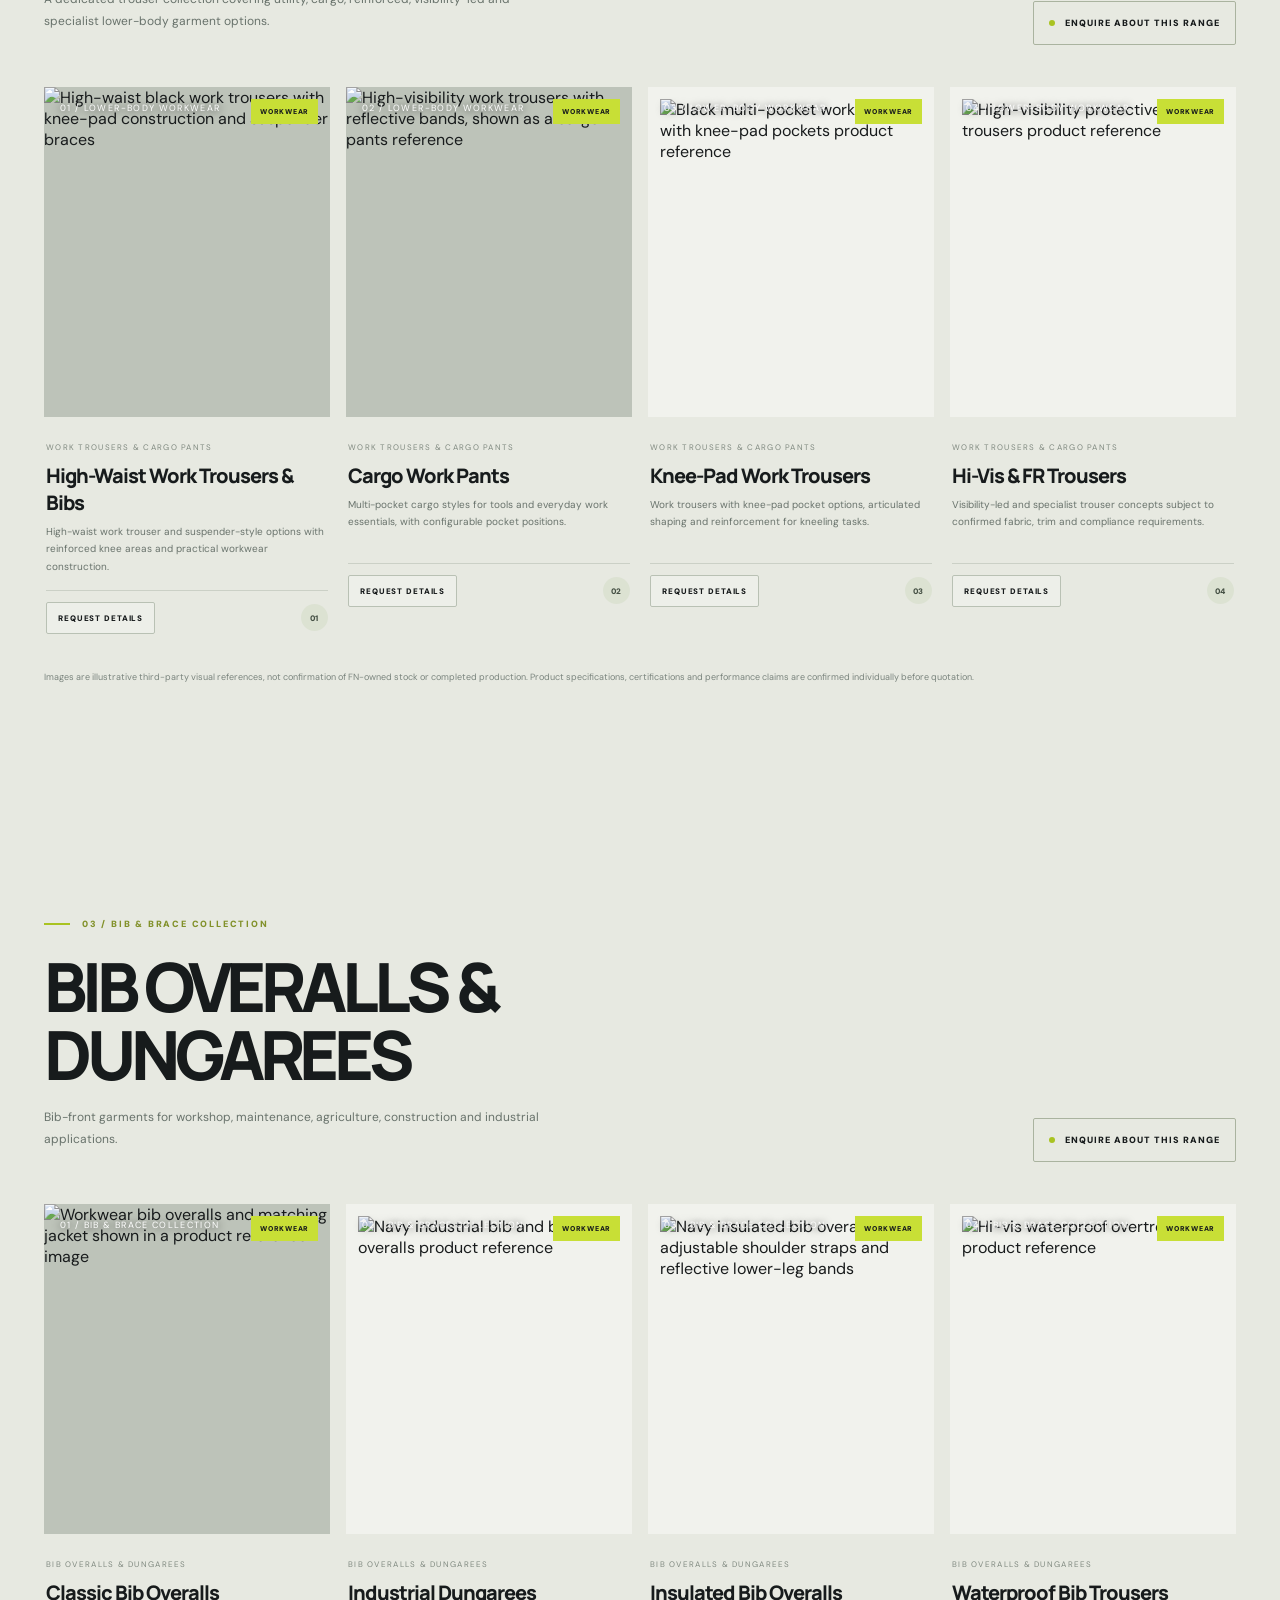
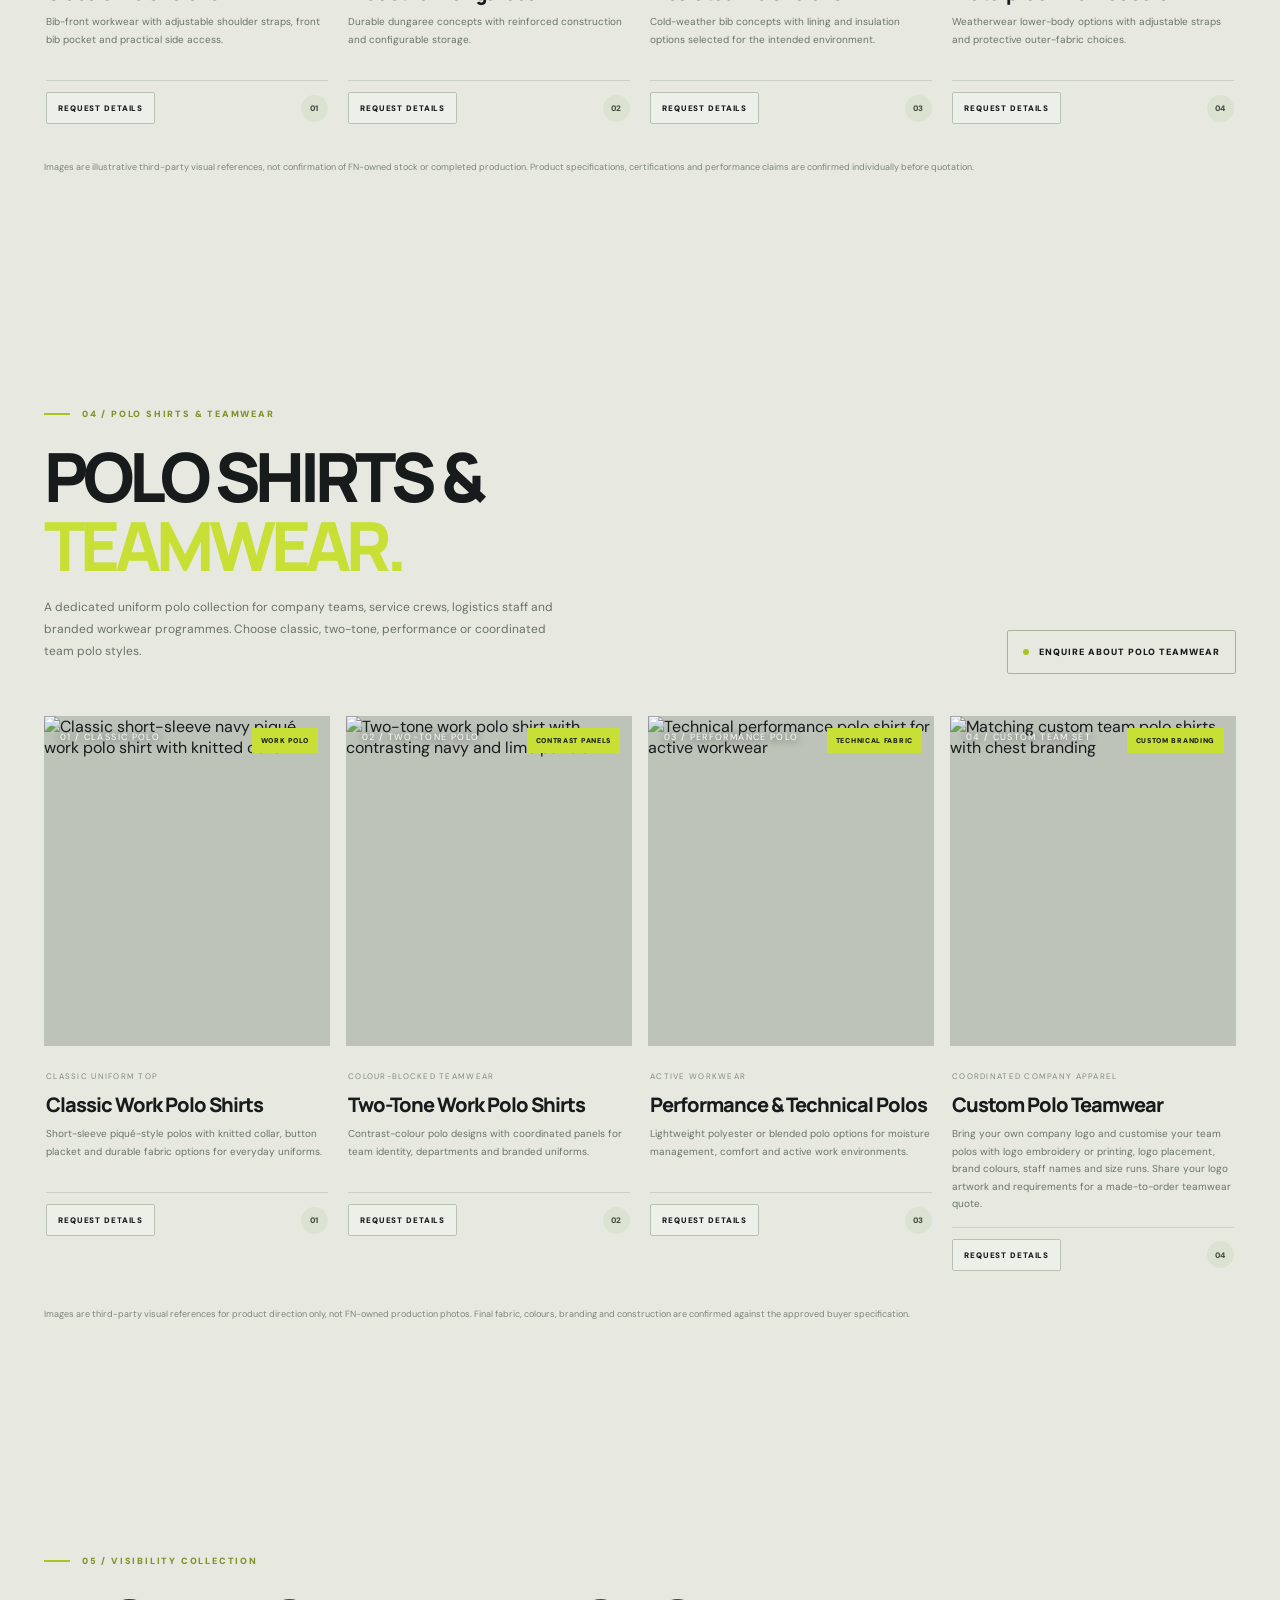
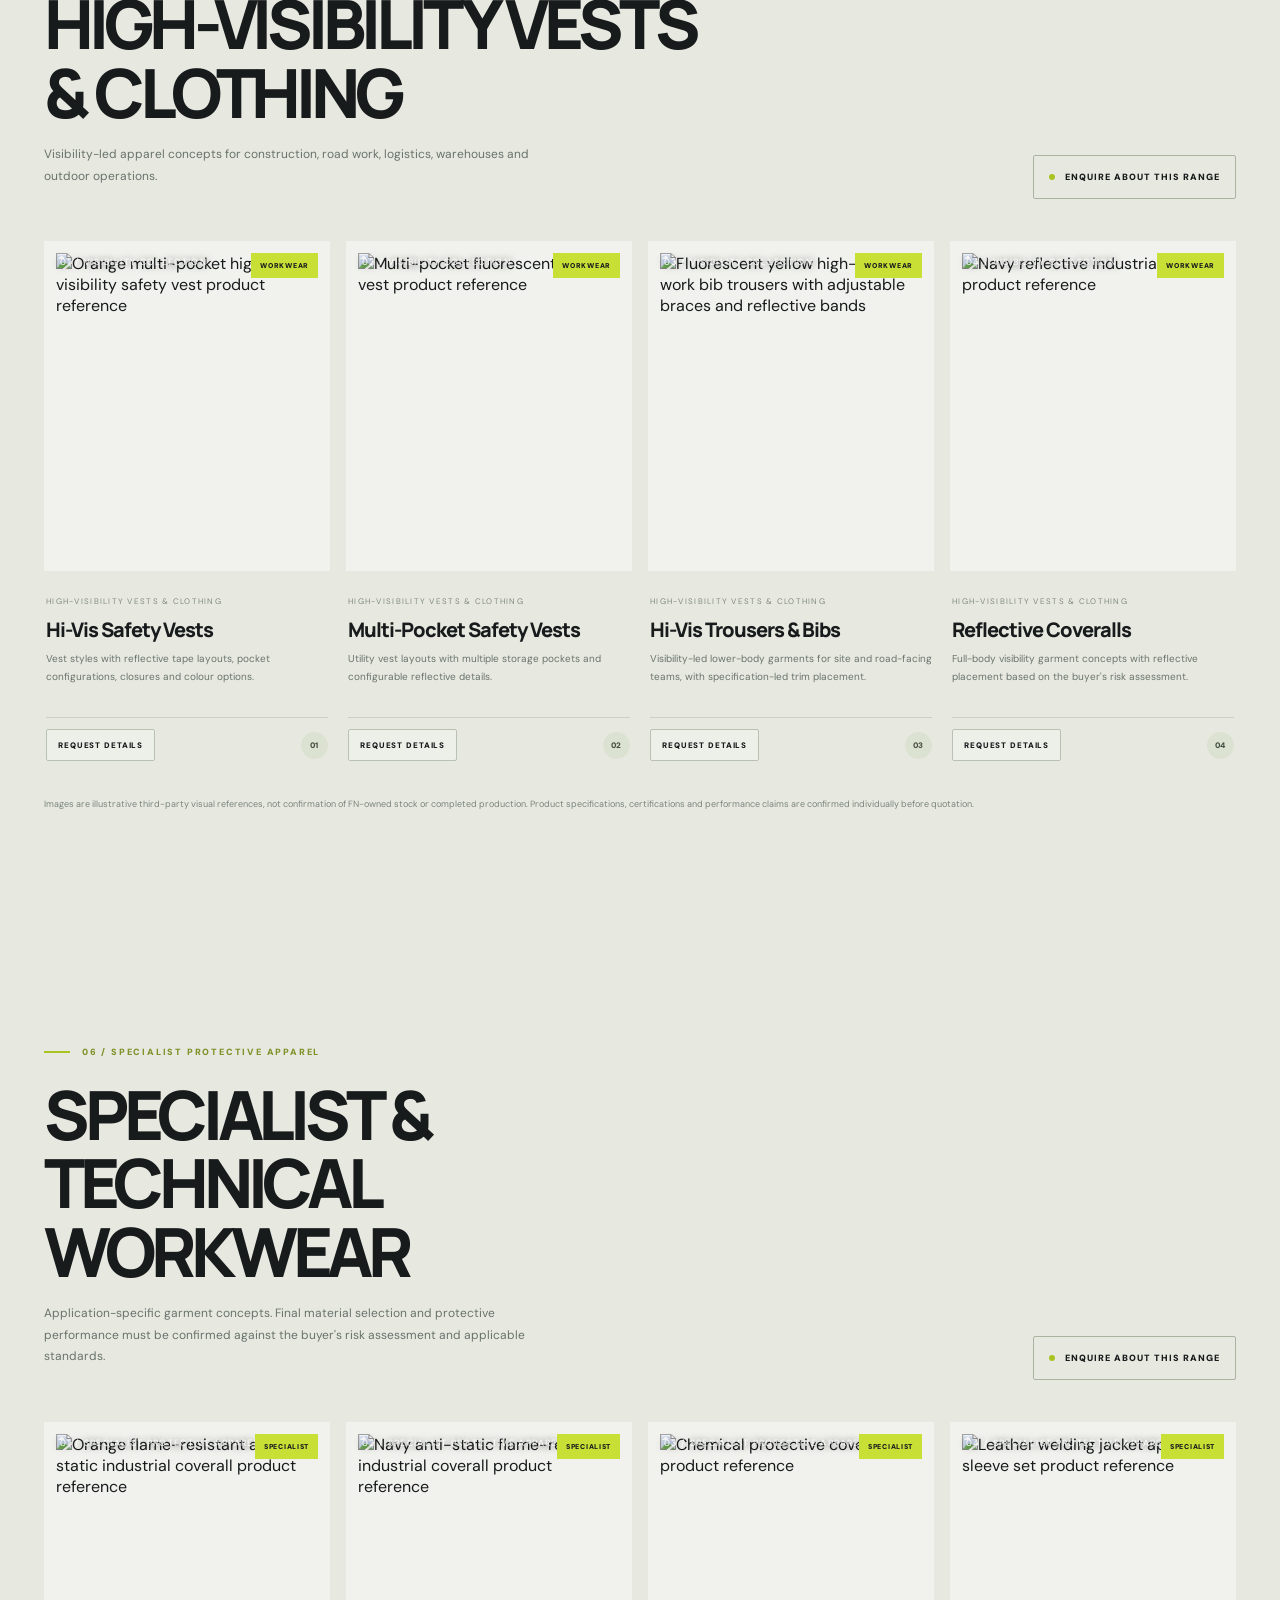
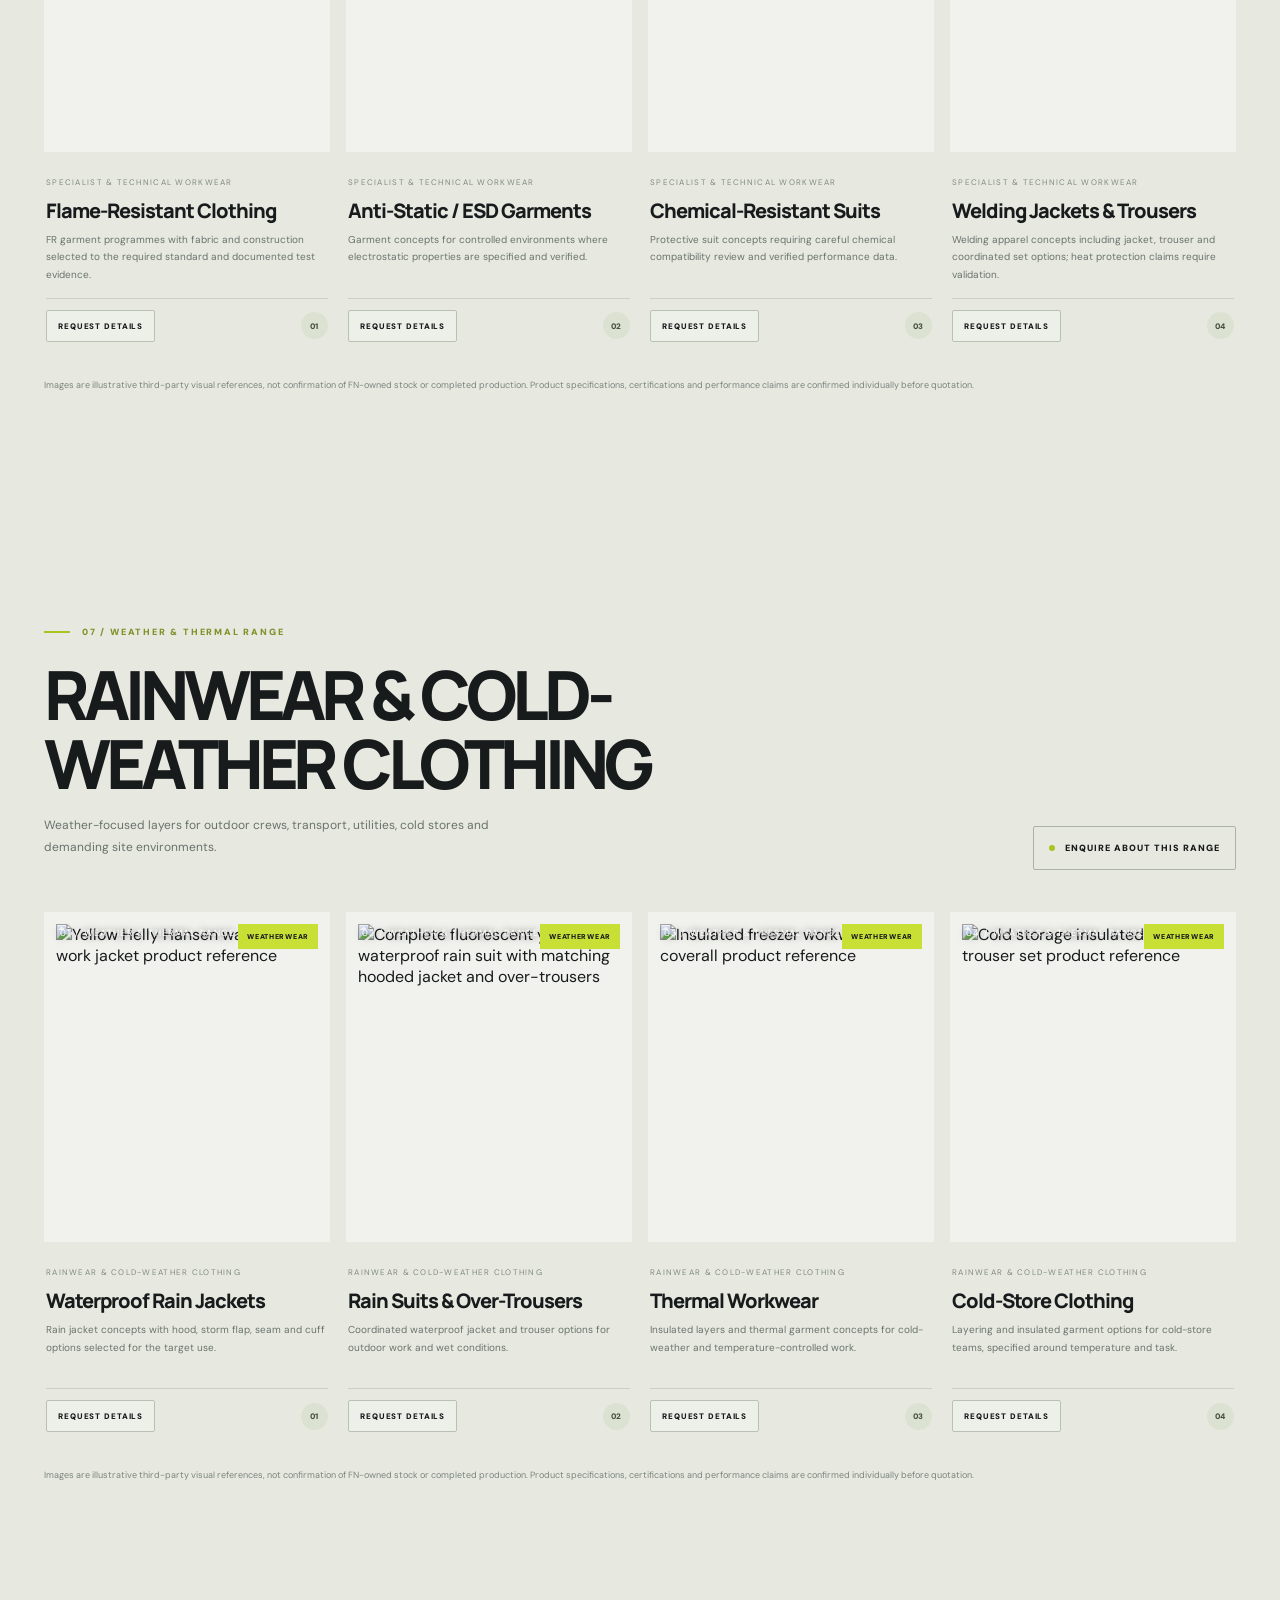
==== commit 98bcc2af: "Use exact FN favicon mark in product showcase" ====
--- a/index.html
+++ b/index.html
@@ -500,7 +500,7 @@
 .fn-morph-shade{position:absolute;inset:0;pointer-events:none;background:linear-gradient(130deg,rgba(255,255,255,.15),transparent 34%,rgba(22,30,25,.06))}
 .fn-morph-brand{position:absolute;top:20px;left:20px;display:flex;align-items:center;gap:9px;color:#171b1c;font:900 9px Manrope,sans-serif;letter-spacing:.13em}
 .fn-morph-brand b{color:#68716b;font-weight:700}
-.fn-morph-mark{width:34px;height:34px;display:grid;place-items:center;background:#171b1c;color:#c8df36;font:900 13px Manrope;letter-spacing:-.1em;clip-path:polygon(0 0,100% 0,100% 77%,77% 100%,0 100%)}
+.fn-morph-mark{width:34px;height:34px;display:block;flex:0 0 34px}.fn-morph-mark svg{display:block;width:100%;height:100%}
 .fn-morph-index{position:absolute;right:19px;top:24px;color:#171b1c;font-size:9px;font-weight:900;letter-spacing:.16em}
 .fn-morph-copy{position:relative;display:flex;flex-direction:column;justify-content:center;padding:clamp(28px,5vw,66px);background:linear-gradient(145deg,rgba(37,47,46,.96),rgba(18,24,25,.98));transform-style:preserve-3d;overflow:hidden}
 .fn-morph-copy:after{content:"";position:absolute;left:0;top:13%;bottom:13%;width:2px;background:var(--lime);opacity:.9}
@@ -592,7 +592,7 @@
 <section class="section product-section" id="products"><div class="wrap"><div class="section-head reveal"><div><span class="eyebrow">02 / THE PRODUCT COLLECTION</span><h2 class="headline">EVERY GARMENT.<br>ONE <em>STANDARD.</em></h2><p class="section-intro">A structured workwear showroom covering coveralls and boiler suits, work shirts, polo shirts, high-visibility vests, industrial trousers, cargo trousers, bib overalls, uniforms, welding apparel, flame-resistant and anti-static workwear.</p><p class="image-reference-note">Product photographs are illustrative third-party references, not claims of FN-owned production. Final garment designs, fabrics, colours, trims, branding and specifications are confirmed to each buyer brief; any safety standard is stated only when verified for the specific garment.</p></div><a class="text-link" href="#contact">DISCUSS A CUSTOM RANGE</a></div>
 <div class="fn-morph-showroom" id="fnMorphShowroom" aria-label="Interactive FN product collection showcase">
  <div class="fn-morph-stage" tabindex="0" role="region" aria-roledescription="product showcase" aria-label="Drag or swipe to explore product categories">
-  <div class="fn-morph-visual"><div class="fn-morph-image-wrap"><img class="fn-morph-image" alt="" decoding="async" fetchpriority="high"><div class="fn-morph-shade"></div><div class="fn-morph-brand"><span class="fn-morph-mark">FN</span><span>FN WORKWEAR <b>&amp; SAFETY</b></span></div><span class="fn-morph-index">01 / 08</span></div></div>
+  <div class="fn-morph-visual"><div class="fn-morph-image-wrap"><img class="fn-morph-image" alt="" decoding="async" fetchpriority="high"><div class="fn-morph-shade"></div><div class="fn-morph-brand"><span class="fn-morph-mark" aria-hidden="true"><svg viewBox="0 0 64 64" xmlns="http://www.w3.org/2000/svg"><rect width="64" height="64" fill="#171b1c"/><path d="M10 10h44v35L42 54H10z" fill="#c8df36"/><path d="M18 20h27v6H25v6h17v6H25v8h-7z" fill="#171b1c"/><path d="M34 20h12v6h-6v20h-6z" fill="#171b1c"/></svg></span><span>FN WORKWEAR <b>&amp; SAFETY</b></span></div><span class="fn-morph-index">01 / 08</span></div></div>
   <div class="fn-morph-copy" aria-live="polite"><span class="fn-morph-kicker">CORE COLLECTION</span><h3 class="fn-morph-title">Coveralls &amp; Boiler Suits</h3><p class="fn-morph-description">Explore workwear made around the job.</p><a class="fn-morph-cta" href="#contact">DISCUSS THIS PRODUCT <span>↗</span></a><div class="fn-morph-caption">DESIGNED AROUND YOUR SPECIFICATION</div></div>
  </div>
  <div class="fn-morph-controls"><div class="fn-morph-tabs" role="group" aria-label="Choose a product category"></div><div class="fn-morph-progress"><span></span></div><div class="fn-morph-hint">DRAG OR SWIPE TO EXPLORE <span>↔</span></div></div>
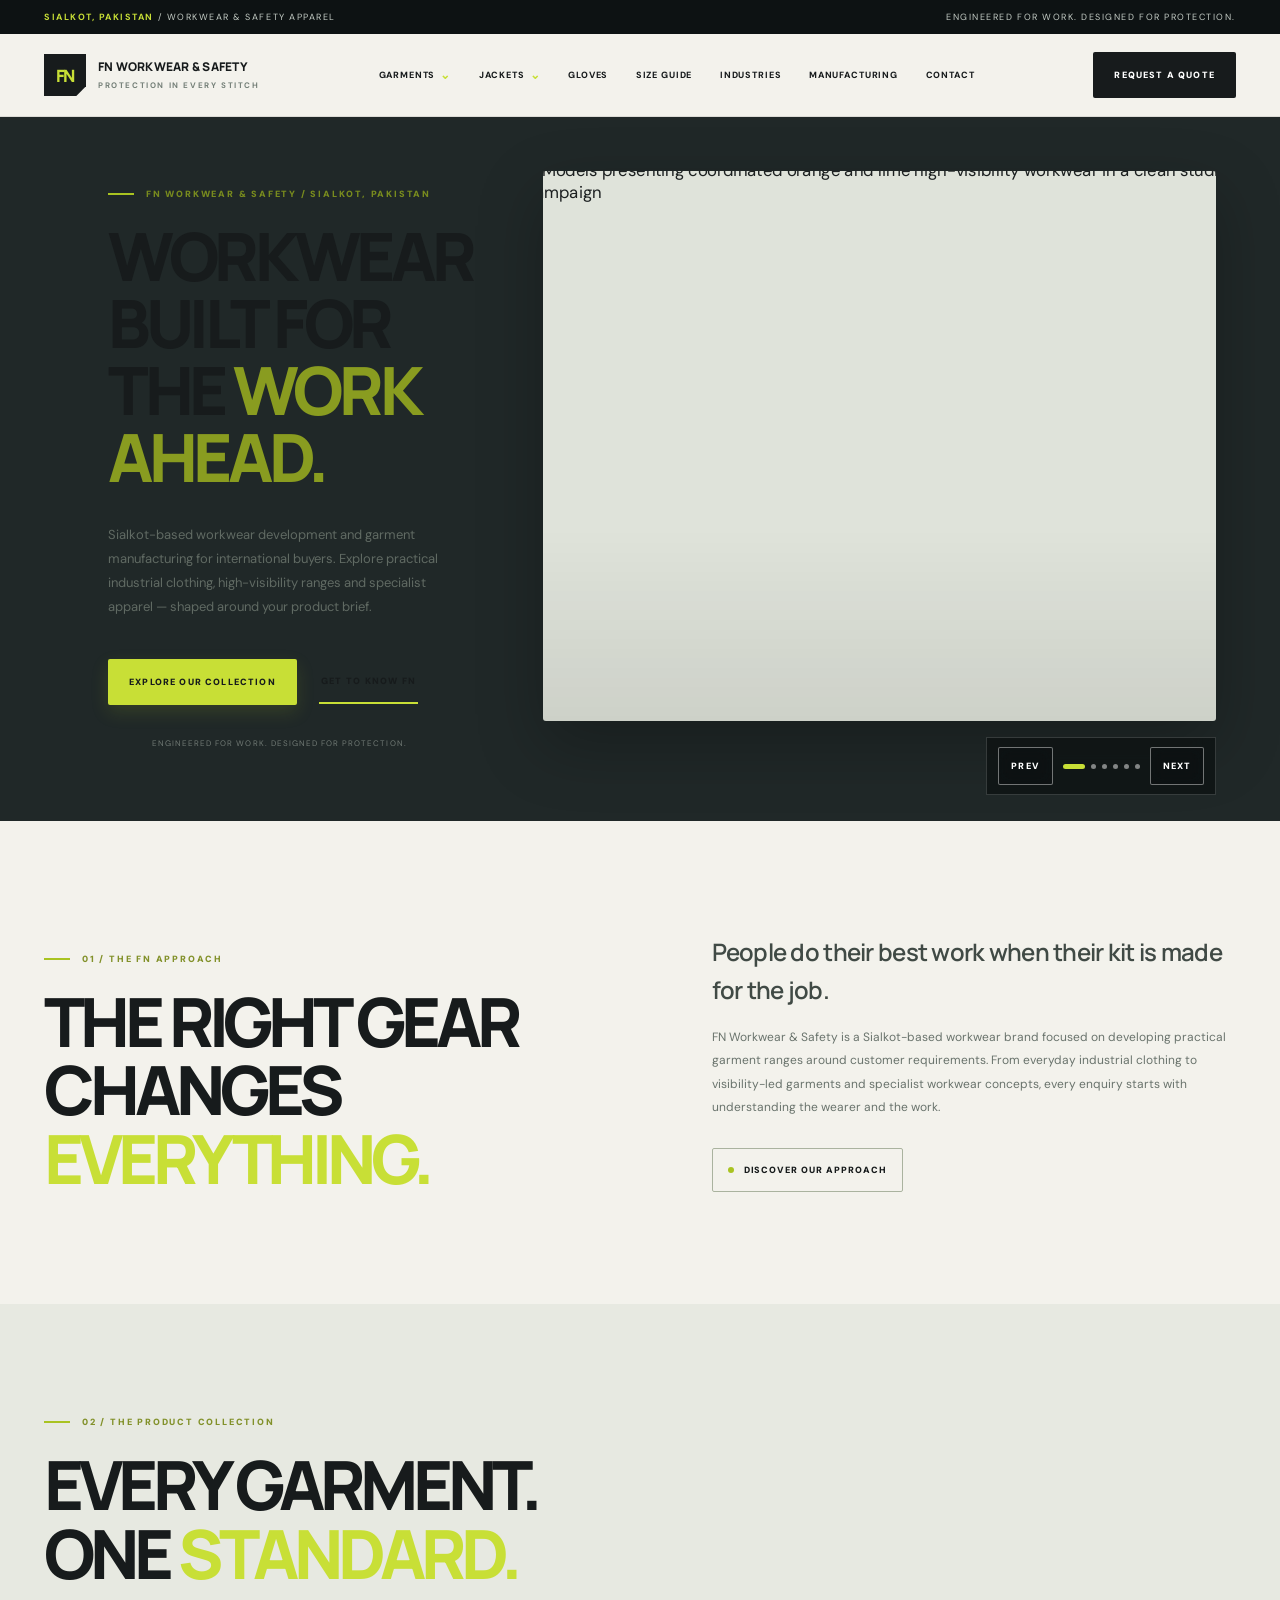
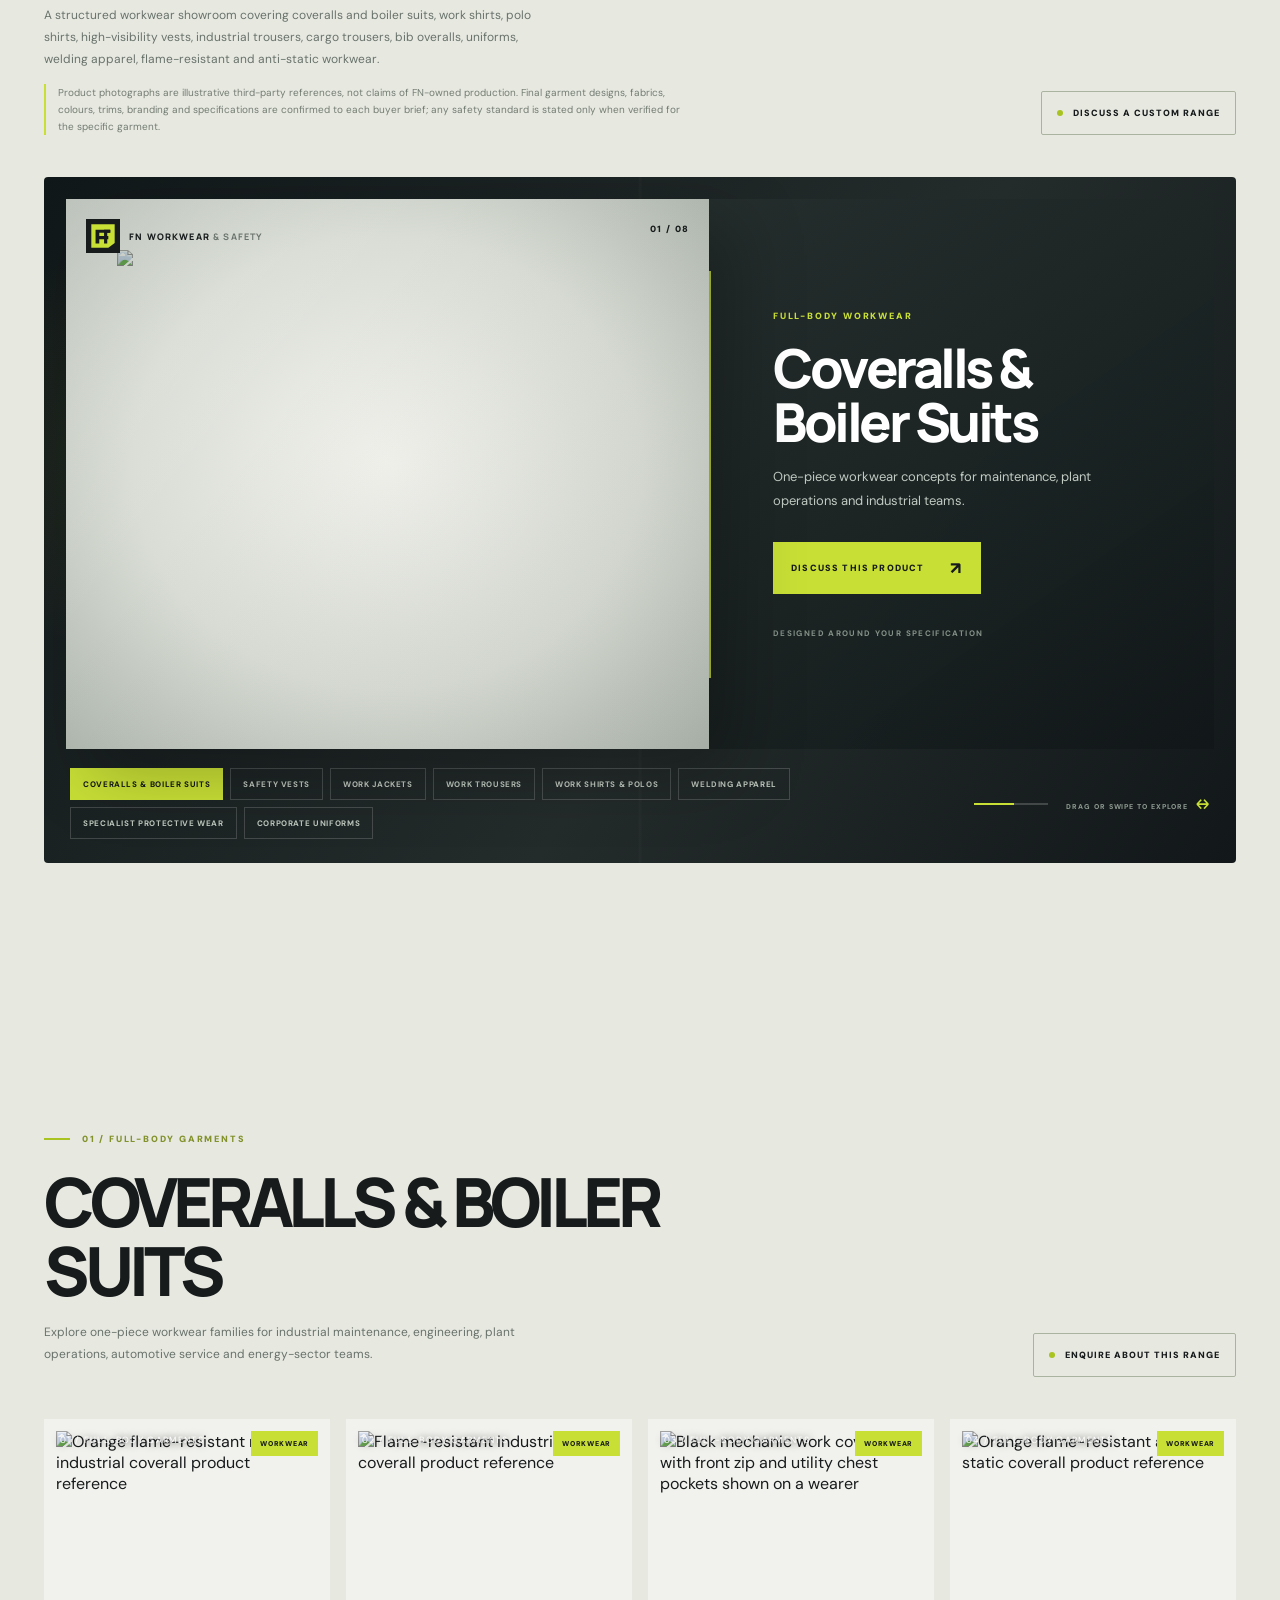
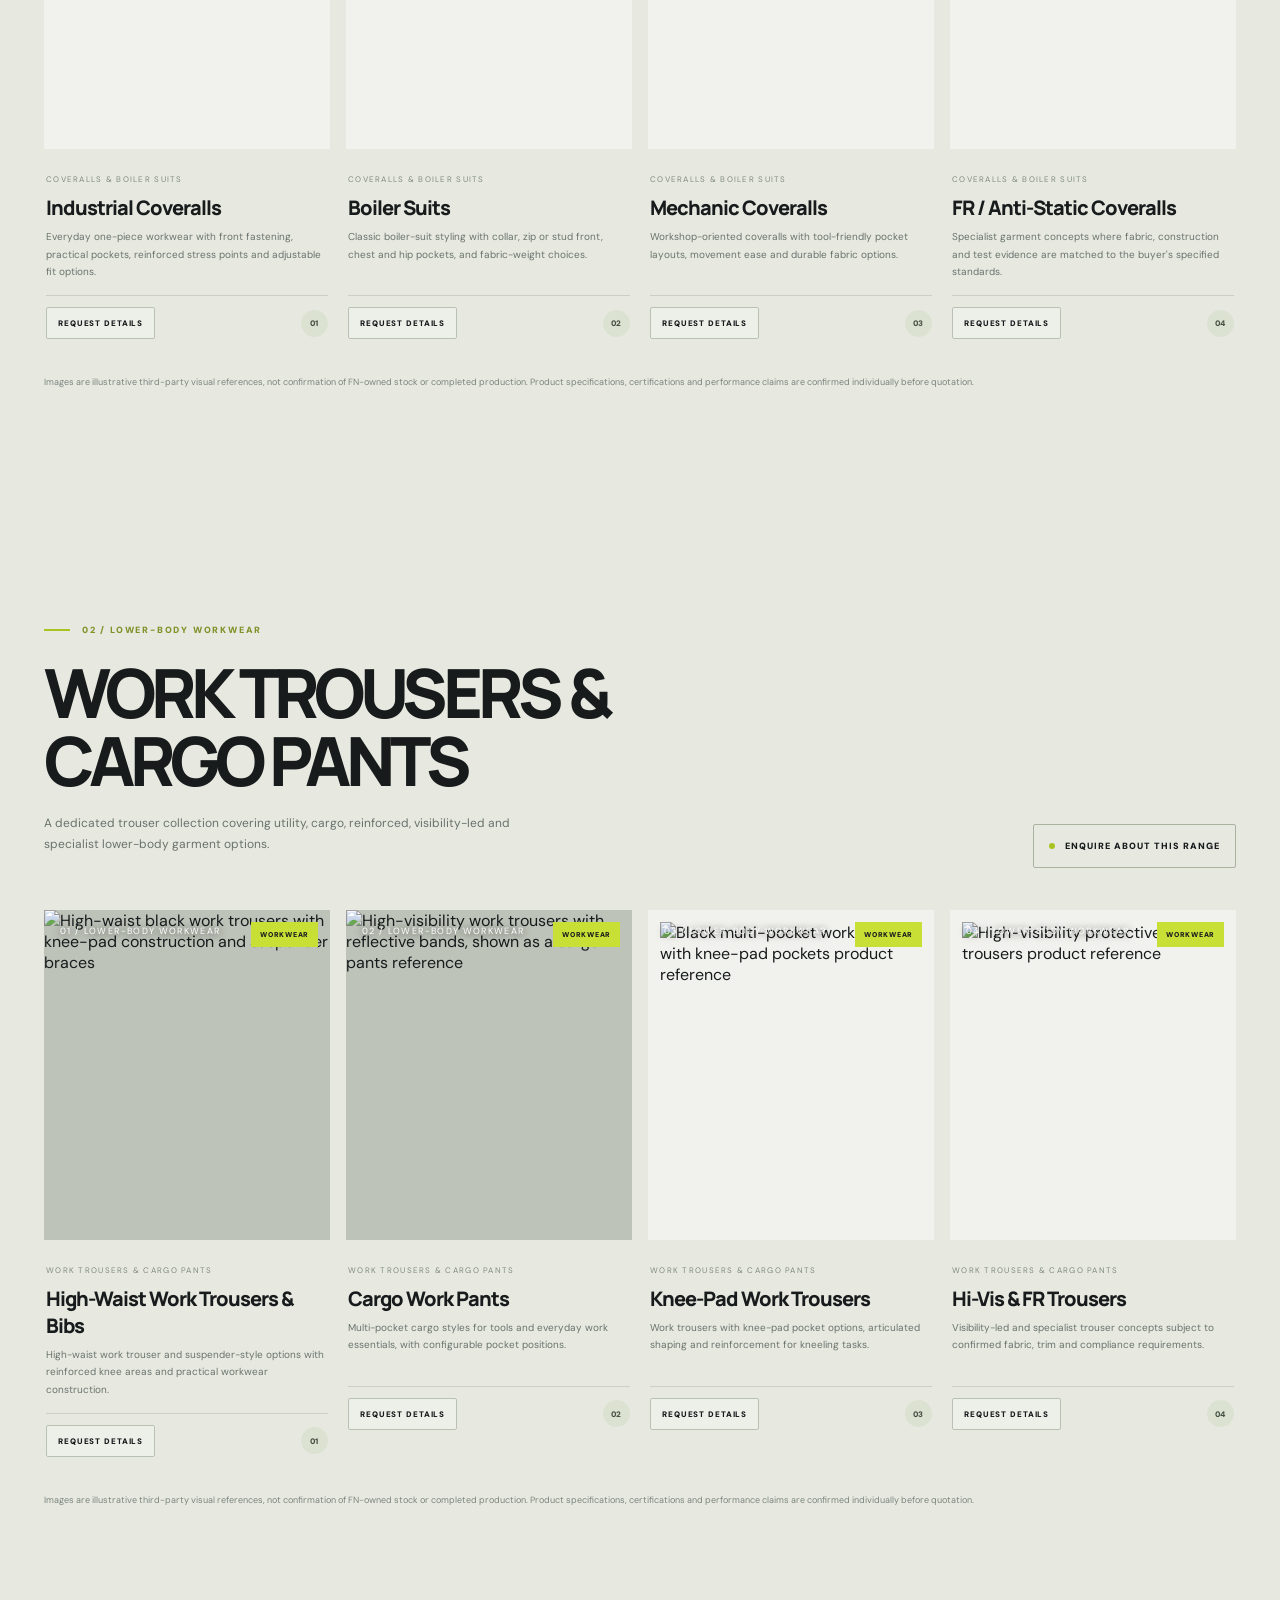
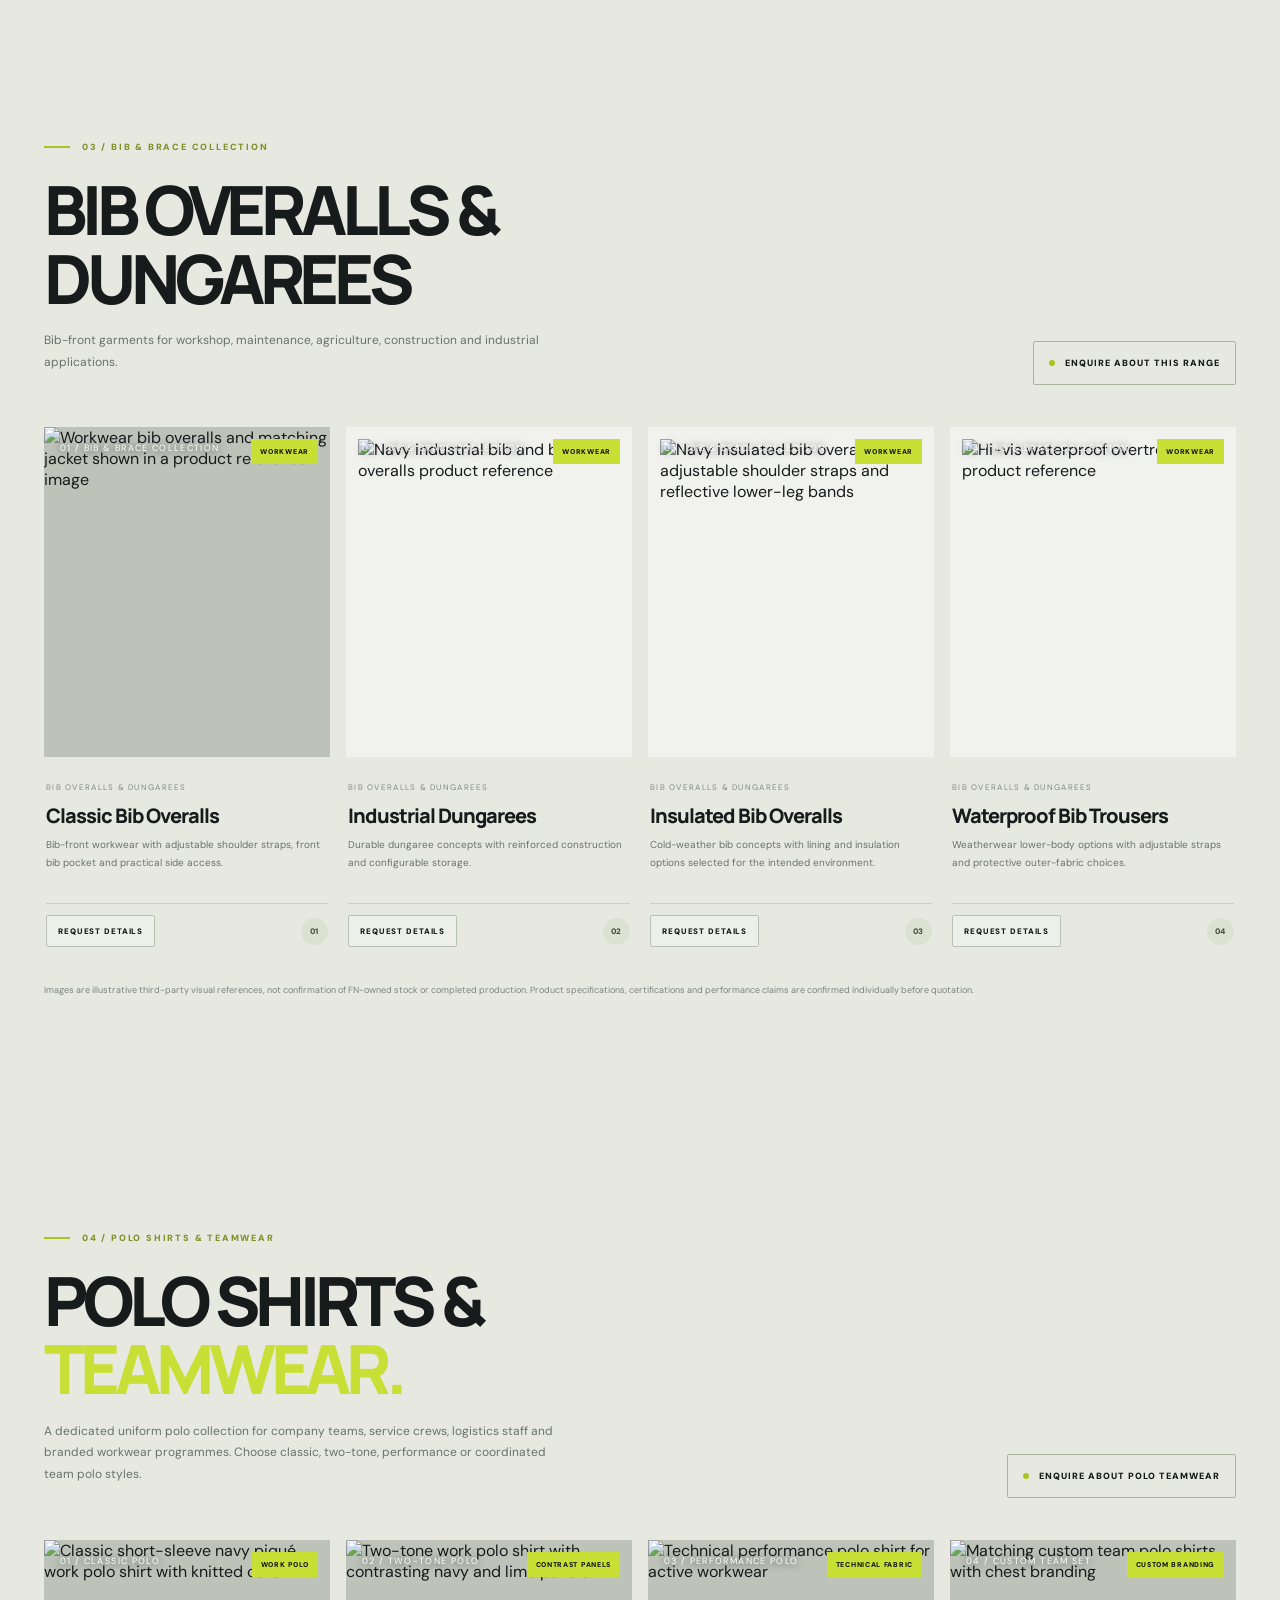
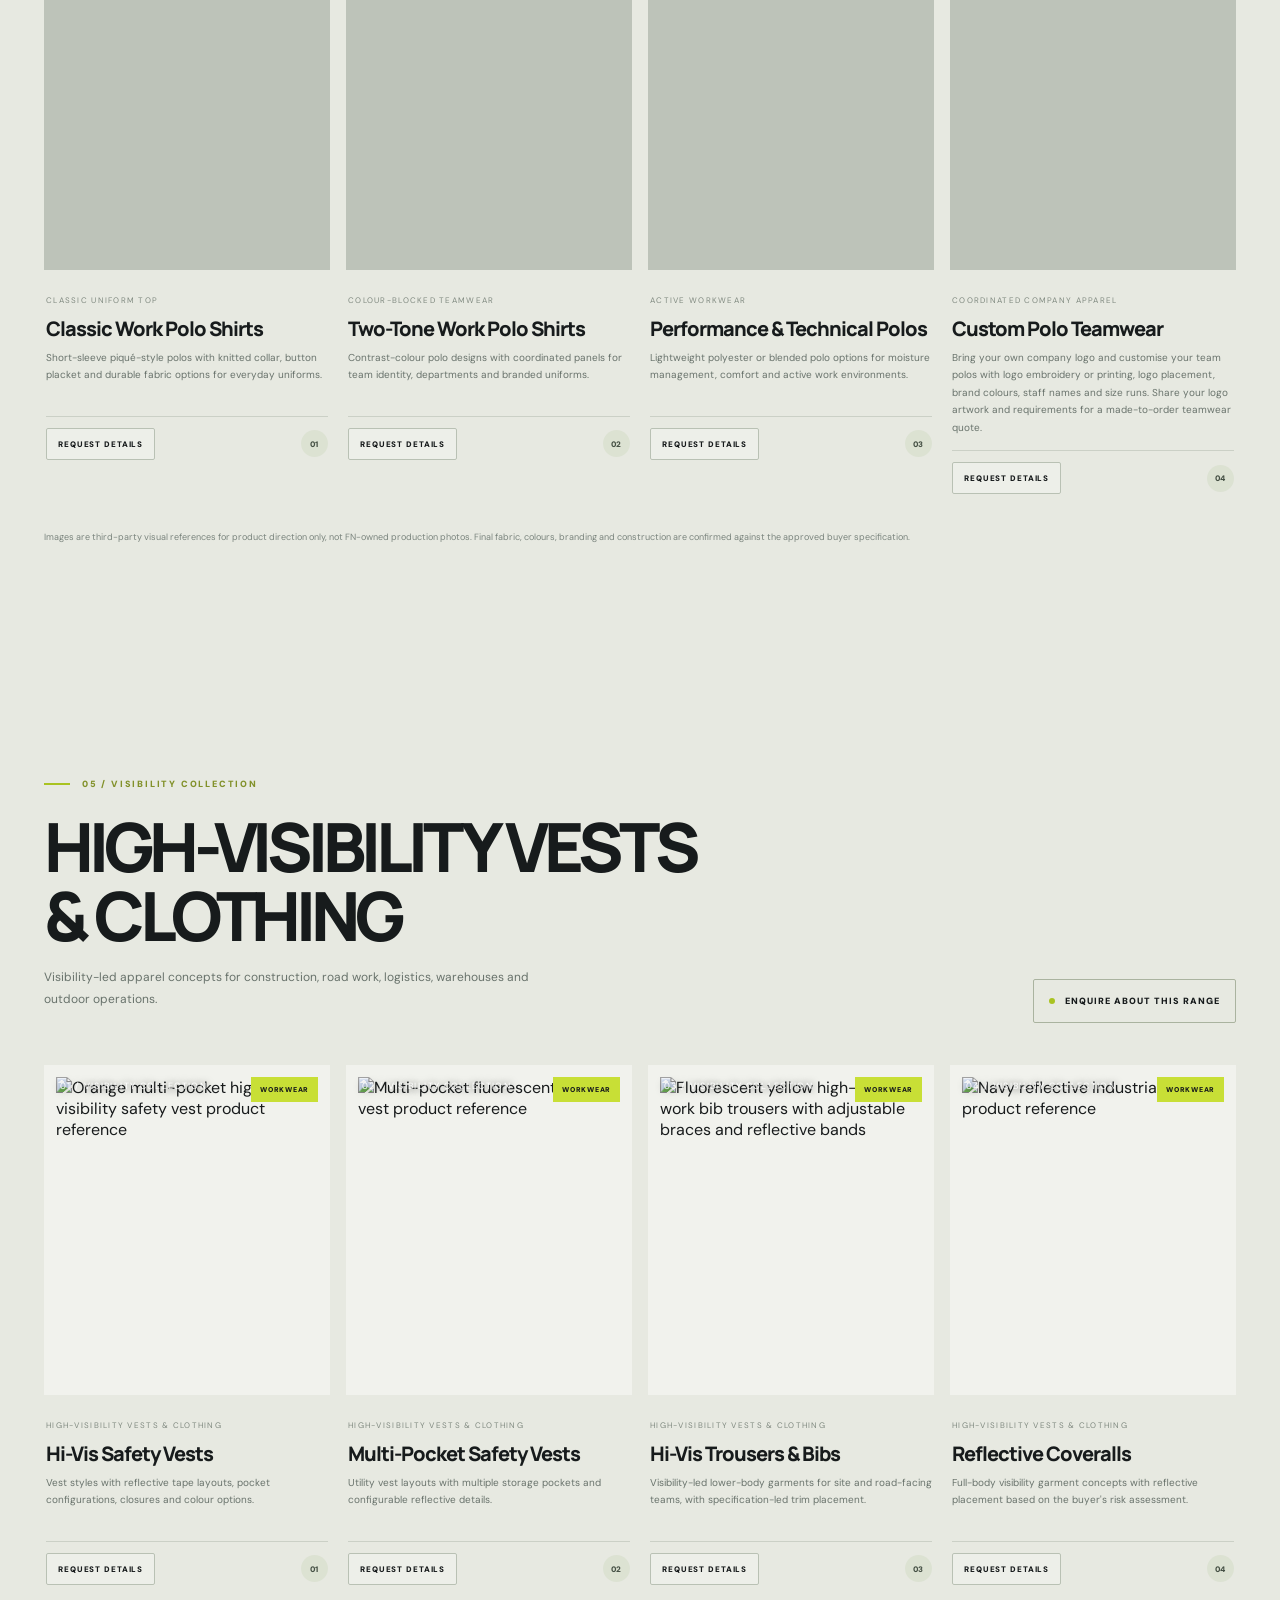
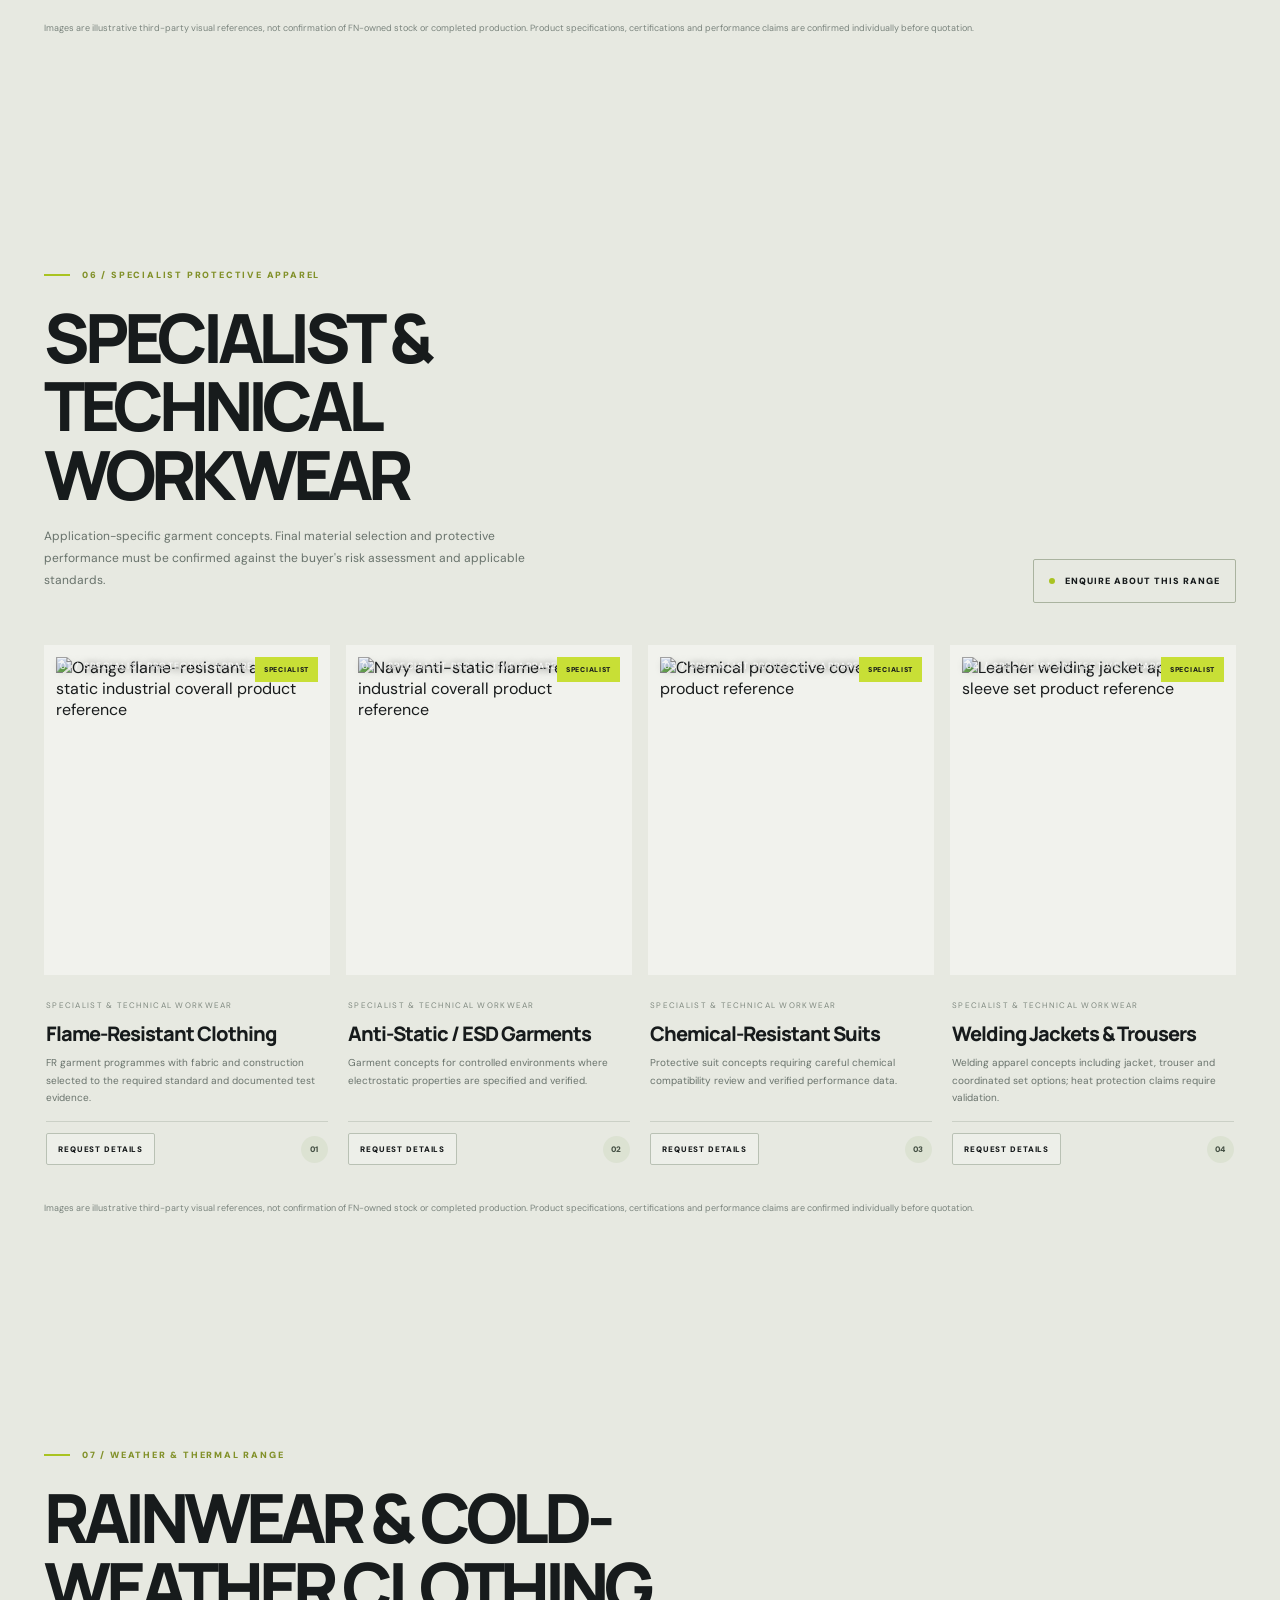
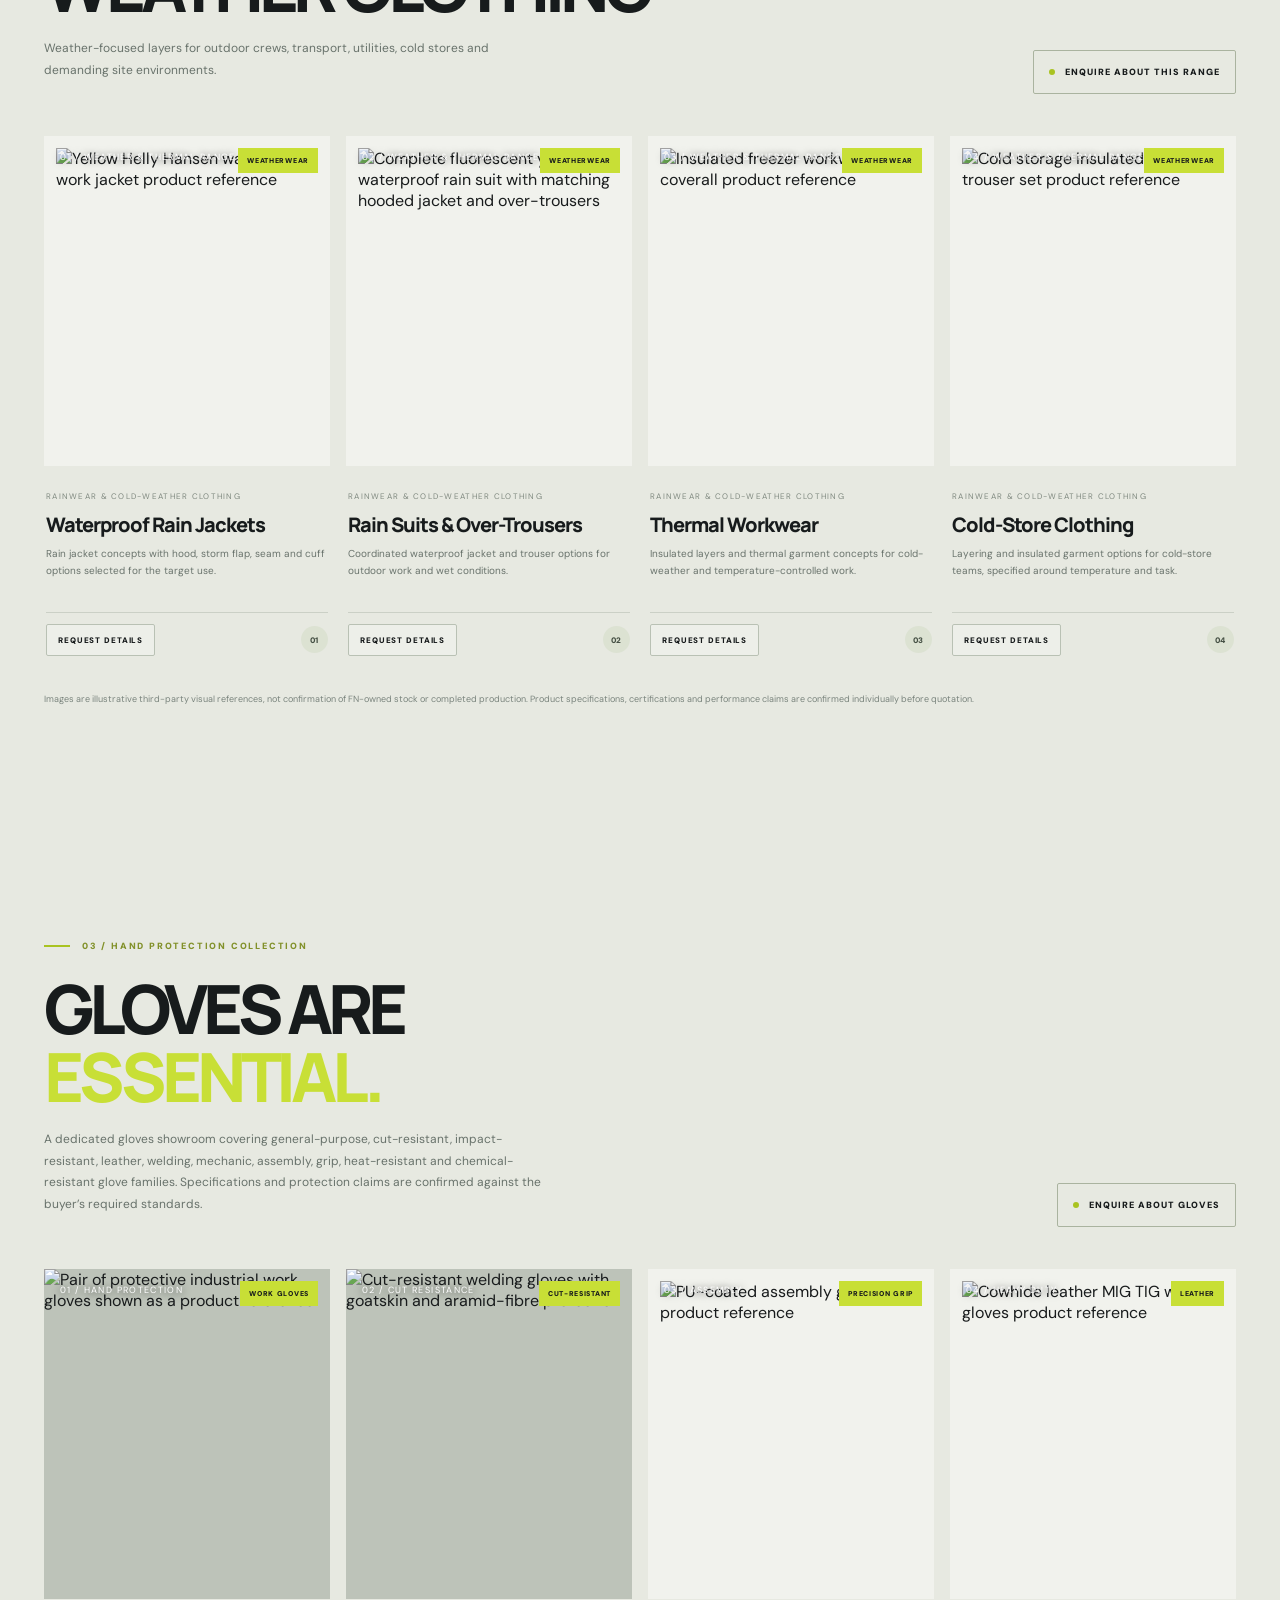
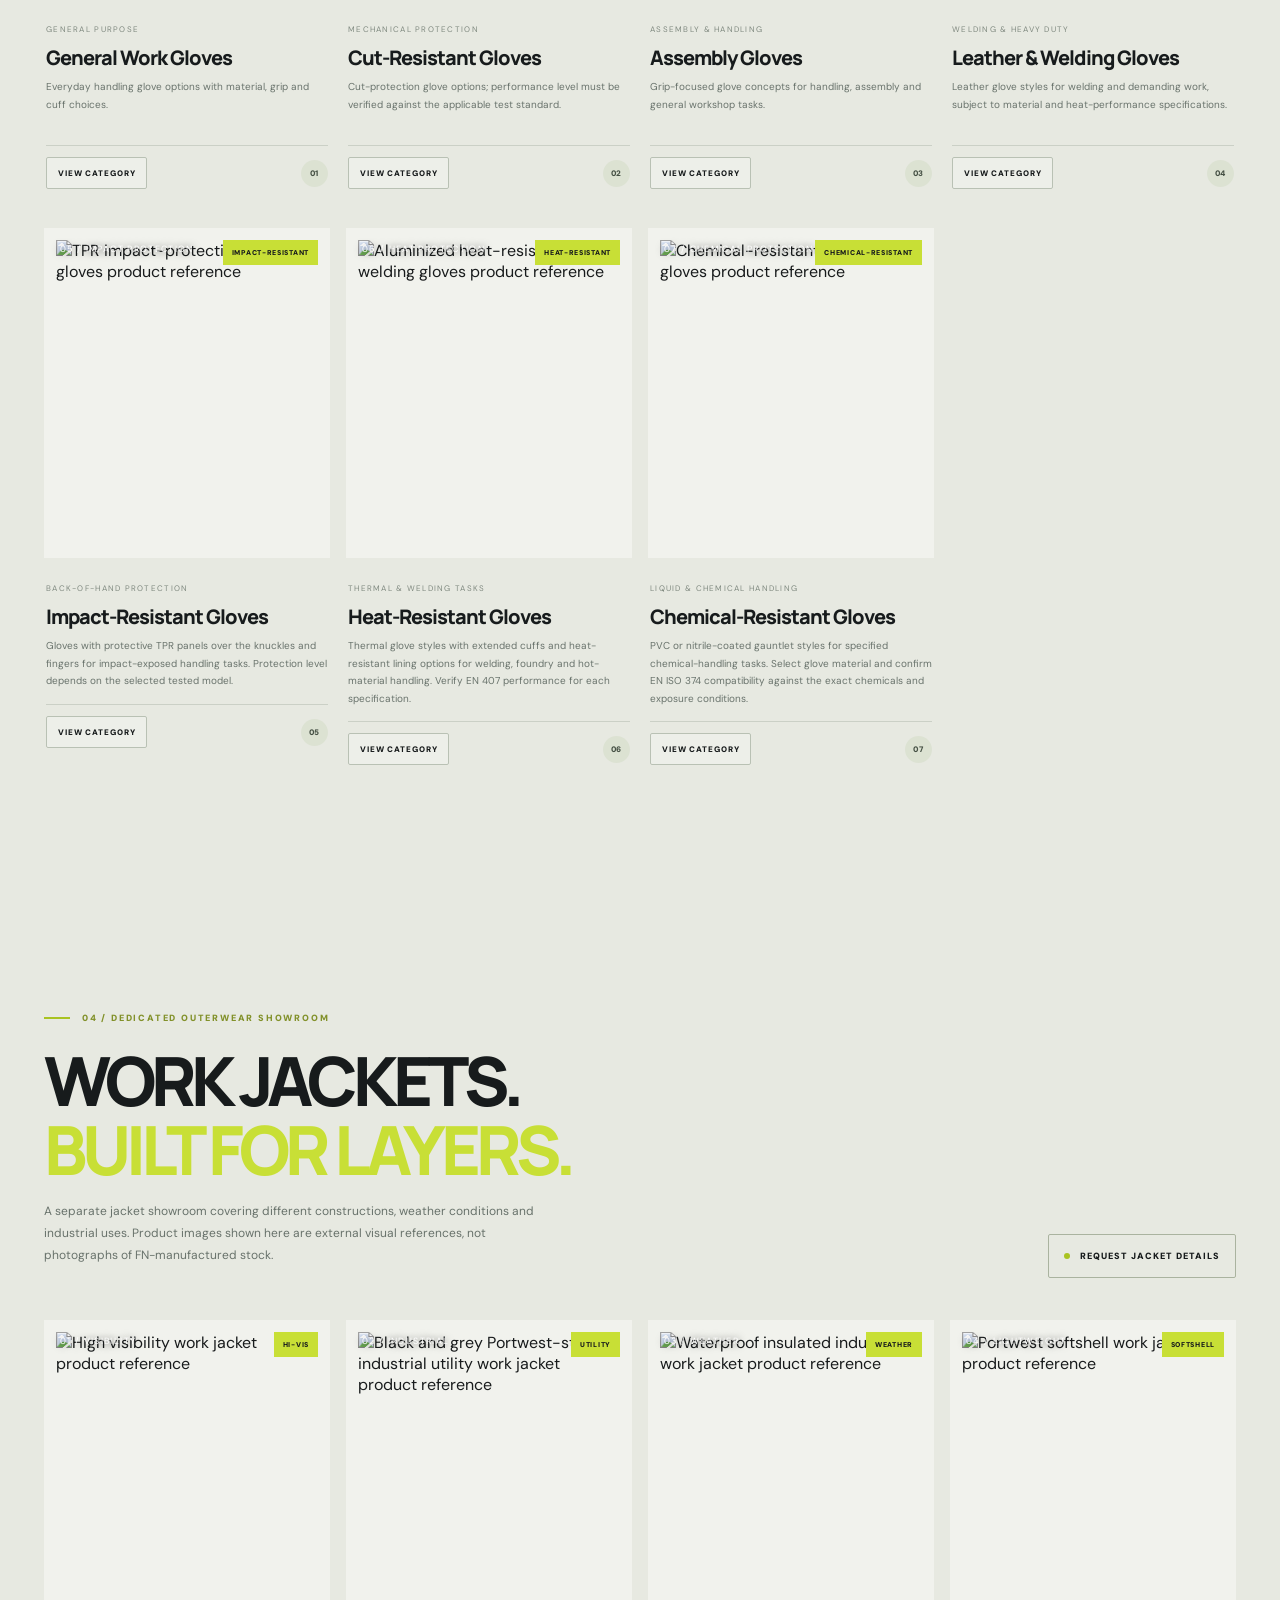
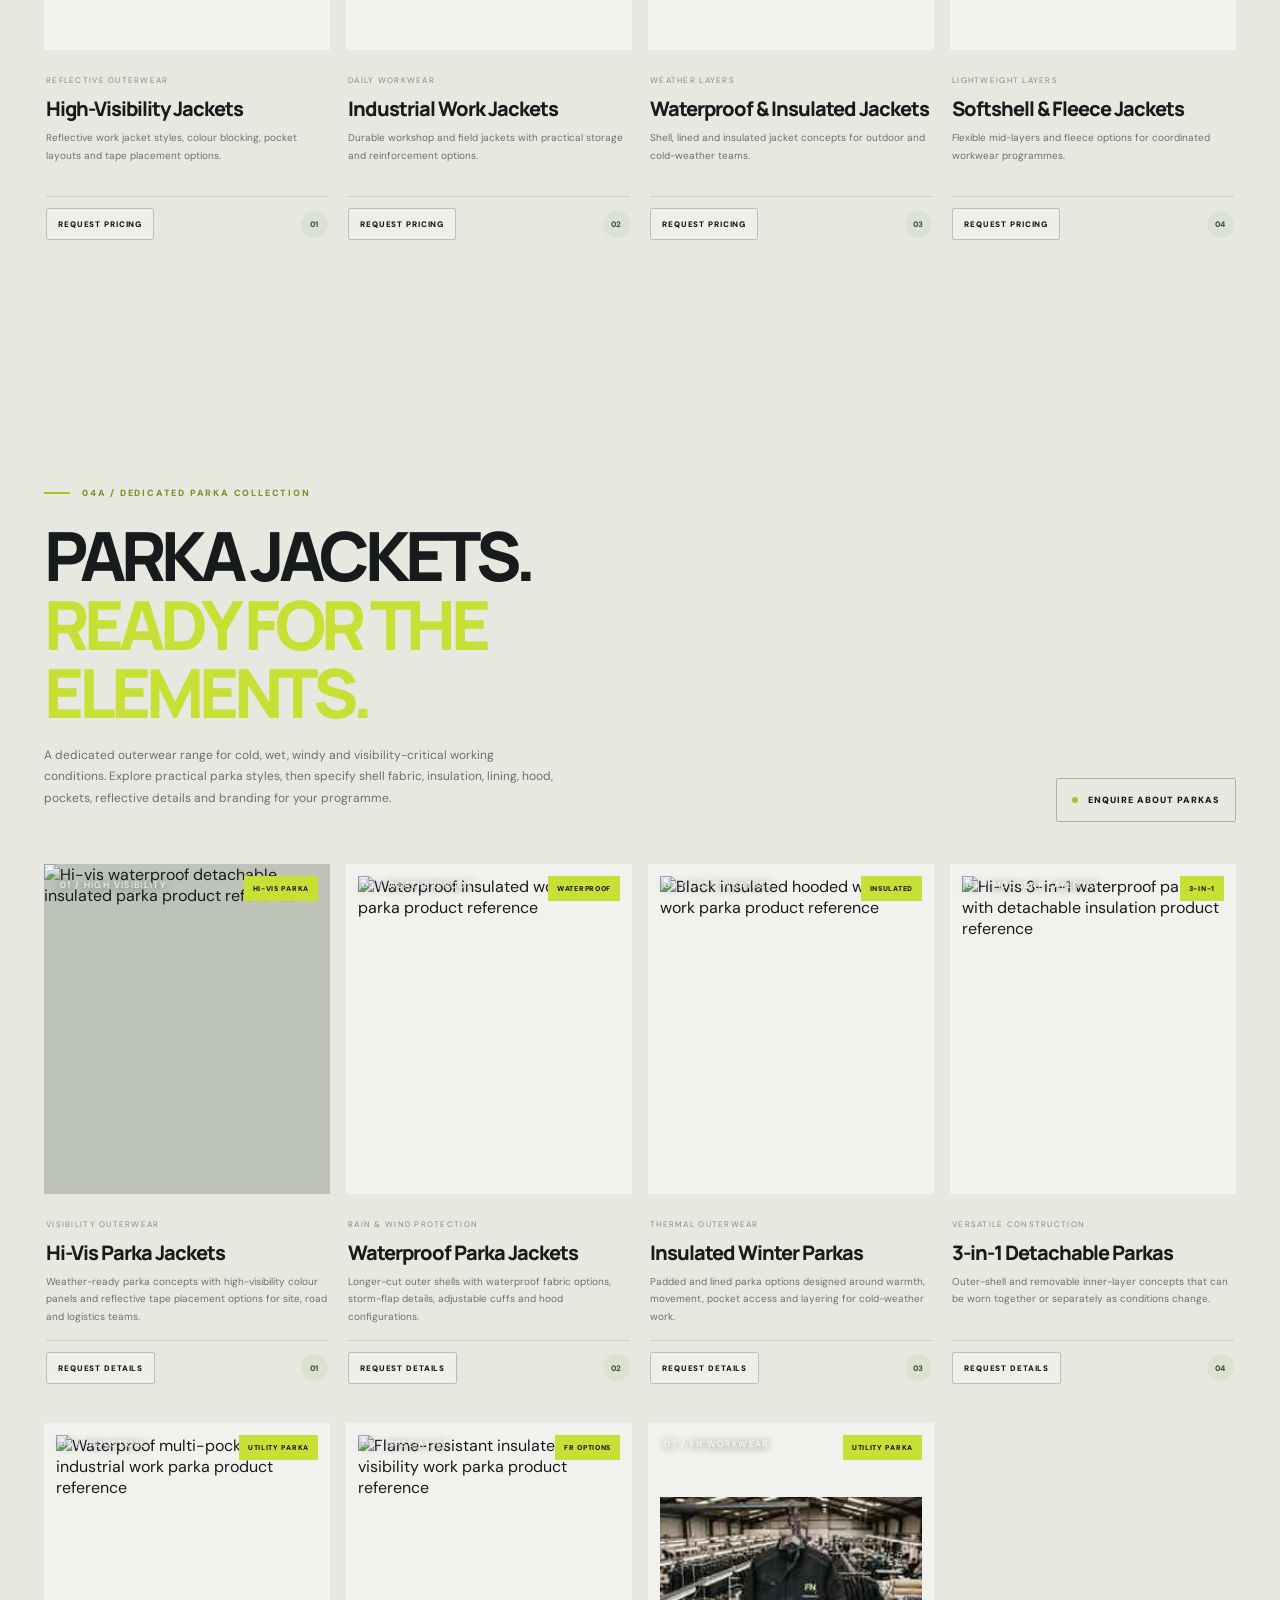
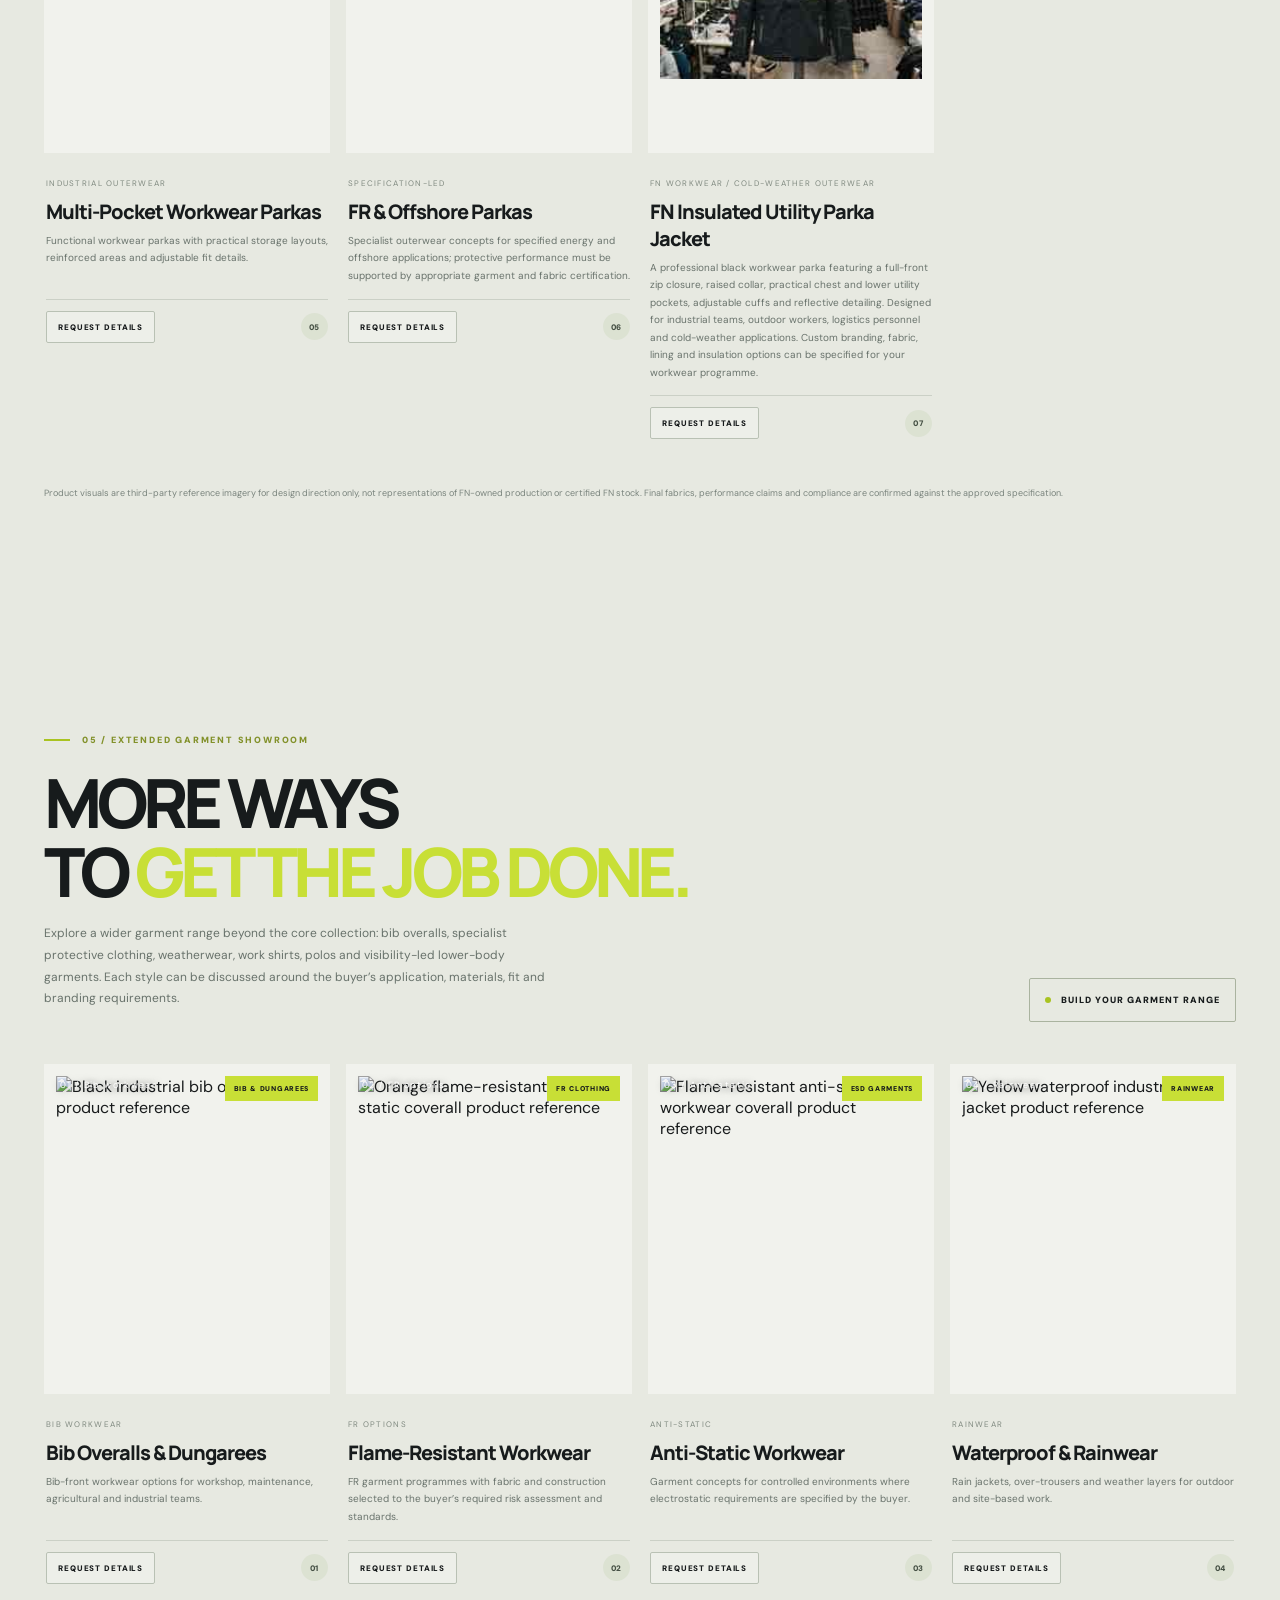
==== commit 1199c516: "Remove recent FN Signature Range showcase" ====
--- a/index.html
+++ b/index.html
@@ -431,54 +431,6 @@
 @media(prefers-reduced-motion:reduce){.fn-3d-stage *{scroll-behavior:auto}}
 
 
-
-/* FN signature product scroll showcase */
-.fn-signature{background:#101617;color:#f5f5ef;position:relative;isolation:isolate}
-.fn-signature-intro{padding:76px 0 28px;display:flex;justify-content:space-between;align-items:end;gap:24px}
-.fn-signature-intro .eyebrow{color:var(--lime)}
-.fn-signature-intro h2{font:900 clamp(38px,5.4vw,70px)/.96 Manrope;letter-spacing:-.075em;margin:18px 0 0;max-width:720px}
-.fn-signature-intro h2 em{font-style:normal;color:var(--lime)}
-.fn-signature-intro p{max-width:310px;color:#aab5ae;font-size:11px;line-height:1.8;margin:0 0 5px}
-.fn-product-scroll{height:590vh;position:relative}
-.fn-product-sticky{height:100svh;min-height:620px;max-height:980px;position:sticky;top:0;overflow:hidden;background:radial-gradient(ellipse at 70% 48%,#293332 0%,#151d1e 48%,#0d1213 100%)}
-.fn-product-sticky:before{content:"";position:absolute;inset:0;background:linear-gradient(90deg,rgba(9,14,15,.82),rgba(9,14,15,.12) 70%),linear-gradient(0deg,rgba(9,14,15,.45),transparent 35%);z-index:2;pointer-events:none}
-.fn-product-count{position:absolute;top:32px;left:max(28px,calc((100vw - var(--max))/2));z-index:5;font-size:9px;letter-spacing:.2em;color:#9aa69d}
-.fn-product-count b{color:var(--lime);font-size:12px}
-.fn-product-progress{position:absolute;top:0;left:0;height:3px;background:var(--lime);width:0;z-index:8;will-change:width}
-.fn-product-visual{position:absolute;inset:0 0 0 36%;overflow:hidden}
-.fn-product-slide{position:absolute;inset:0;opacity:0;clip-path:inset(12% 8% 12% 8% round 2px);transform:scale(1.08);transition:opacity .75s var(--ease),clip-path 1s var(--ease),transform 1.15s var(--ease);will-change:opacity,clip-path,transform}
-.fn-product-slide.active{opacity:1;clip-path:inset(0 0 0 0 round 0);transform:scale(1)}
-.fn-product-slide img{object-fit:contain;object-position:center;background:transparent;padding:7vh 7vw 7vh 2vw;filter:drop-shadow(0 28px 40px rgba(0,0,0,.3))}
-.fn-product-slide:after{content:"";position:absolute;inset:0;background:linear-gradient(90deg,#101617 0%,rgba(16,22,23,.2) 24%,transparent 60%);pointer-events:none}
-.fn-product-copy{position:absolute;z-index:4;left:max(28px,calc((100vw - var(--max))/2));top:50%;transform:translateY(-42%);width:min(440px,38vw)}
-.fn-product-copy .kicker{color:var(--lime);font-size:9px;font-weight:900;letter-spacing:.2em;text-transform:uppercase}
-.fn-product-copy h3{font:900 clamp(44px,6.2vw,86px)/.91 Manrope;letter-spacing:-.085em;margin:22px 0 18px;max-width:510px}
-.fn-product-copy p{color:#c0c9c1;font-size:13px;line-height:1.85;max-width:365px}
-.fn-product-copy .fn-product-cta{display:inline-flex;margin-top:20px;padding:14px 18px;background:var(--lime);color:#121817;font-size:8px;font-weight:900;letter-spacing:.14em;text-transform:uppercase}
-.fn-product-index{display:flex;align-items:center;gap:12px;margin-top:45px;color:#9aa69d;font-size:9px;letter-spacing:.14em}
-.fn-product-index:before{content:"";width:44px;height:1px;background:var(--lime)}
-.fn-product-rail{position:absolute;right:max(24px,calc((100vw - var(--max))/2));top:50%;transform:translateY(-50%);z-index:5;display:flex;flex-direction:column;gap:15px}
-.fn-product-rail button{width:8px;height:8px;border:1px solid #9aa69d;border-radius:50%;background:transparent;padding:0;cursor:pointer;transition:transform .3s,background .3s,border-color .3s}
-.fn-product-rail button.active{background:var(--lime);border-color:var(--lime);transform:scale(1.55)}
-.fn-product-bottom{position:absolute;z-index:5;left:max(28px,calc((100vw - var(--max))/2));right:max(28px,calc((100vw - var(--max))/2));bottom:28px;display:flex;justify-content:space-between;color:#849189;font-size:8px;letter-spacing:.16em;text-transform:uppercase}
-@media(max-width:720px){
-.fn-signature-intro{padding:62px 0 24px;display:block}.fn-signature-intro p{margin-top:18px}
-.fn-product-scroll{height:540vh}
-.fn-product-sticky{min-height:590px;height:100svh;max-height:none}
-.fn-product-sticky:before{background:linear-gradient(0deg,rgba(9,14,15,.96) 0%,rgba(9,14,15,.55) 45%,rgba(9,14,15,.12) 100%)}
-.fn-product-count{top:22px;left:20px}
-.fn-product-visual{inset:0 0 20% 0}
-.fn-product-slide img{padding:9vh 4vw 0;object-position:center}
-.fn-product-slide:after{background:linear-gradient(0deg,#101617 0%,rgba(16,22,23,.08) 48%,transparent 75%)}
-.fn-product-copy{left:22px;right:22px;top:auto;bottom:78px;transform:none;width:auto}
-.fn-product-copy h3{font-size:clamp(43px,12vw,65px);margin:13px 0 10px}
-.fn-product-copy p{font-size:11px;line-height:1.65;max-width:340px;margin:0}
-.fn-product-copy .fn-product-cta{margin-top:13px;padding:12px 15px}
-.fn-product-index{margin-top:18px}
-.fn-product-rail{right:18px;top:47%;gap:13px}
-.fn-product-bottom{left:22px;right:22px;bottom:18px;font-size:7px}
-}
-@media(prefers-reduced-motion:reduce){.fn-product-slide{transition:none!important}}
 
 </style>
 <style>
@@ -560,34 +512,7 @@
 </div>
 <div class="wrap hero-inner"><span class="eyebrow">FN WORKWEAR &amp; SAFETY / SIALKOT, PAKISTAN</span><h1>WORKWEAR BUILT FOR THE <em>WORK AHEAD.</em></h1><p class="hero-copy">Sialkot-based workwear development and garment manufacturing for international buyers. Explore practical industrial clothing, high-visibility ranges and specialist apparel — shaped around your product brief.</p><div class="hero-actions"><a class="btn btn-lime" href="#products">Explore our collection</a><a class="hero-link" href="#about">GET TO KNOW FN</a></div></div><div class="wrap hero-meta"><span>ENGINEERED FOR WORK. DESIGNED FOR PROTECTION.</span><span><b>01</b> — PRODUCT COLLECTION  </span></div></section>
 
-<section class="fn-signature" id="fn-signature-showcase" aria-label="FN specialist product range">
- <div class="wrap fn-signature-intro"><div><span class="eyebrow">01 / WHAT WE MAKE</span><h2>BUILT AROUND<br>THE <em>GARMENT.</em></h2></div><p>Explore the workwear categories at the heart of FN — from weather-ready outerwear to specialist protective clothing.</p></div>
- <div class="fn-product-scroll" id="fnProductScroll">
-  <div class="fn-product-sticky">
-   <div class="fn-product-progress" id="fnProductProgress"></div>
-   <div class="fn-product-count"><b id="fnProductNumber">01</b> &nbsp; / &nbsp; 06 — FN SIGNATURE RANGE</div>
-   <div class="fn-product-visual" aria-hidden="true">
-    <div class="fn-product-slide active"><img src="https://workwearoutlet.co.uk/image/cache/catalog/Snickers/snickers-1801-allroundwork-waterproof-parka-jacket-1-1000x1000.jpg" alt="" fetchpriority="high"></div>
-    <div class="fn-product-slide"><img src="https://milansafety.com/cdn/shop/products/1.jpg?v=1680766672&width=1920" alt="" loading="lazy"></div>
-    <div class="fn-product-slide"><img src="https://gorvex.com/cdn/shop/files/portwest-ufr21-bizflame-super-light-weight-fr-anti-static-coverall-320295.jpg?v=1734574045&width=1214" alt="" loading="lazy"></div>
-    <div class="fn-product-slide"><img src="https://image.made-in-china.com/2f0j00awFoGOUJSKrS/Reflective-Safety-Vest-Yellow-Work-Vest-with-Multi-Pockets-for-Enhanced-Visibility.webp" alt="" loading="lazy"></div>
-    <div class="fn-product-slide"><img src="https://www.svezamajstore.rs/media/catalog/category/odeca-za-varioce.jpg" alt="" loading="lazy"></div>
-    <div class="fn-product-slide"><img src="https://cdn.shopify.com/s/files/1/0626/3806/3855/products/EpikReflexBlackBibOveralls6.jpg?v=1649458024" alt="" loading="lazy"></div>
-   </div>
-   <div class="fn-product-copy" aria-live="polite">
-    <span class="kicker" id="fnProductKicker">01 / WEATHER-READY OUTERWEAR</span>
-    <h3 id="fnProductTitle">Parka<br>Jackets</h3>
-    <p id="fnProductDescription">Insulated, weather-ready outer layers designed around demanding outdoor work and changing conditions.</p>
-    <a class="fn-product-cta" href="#contact">Discuss this product <span aria-hidden="true">↗</span></a>
-    <div class="fn-product-index" id="fnProductIndex">01 — 06 &nbsp; SCROLL TO EXPLORE</div>
-   </div>
-   <div class="fn-product-rail" aria-label="Choose product">
-    <button class="active" type="button" aria-label="Show Parka Jackets" aria-current="true"></button><button type="button" aria-label="Show Coveralls and Boiler Suits"></button><button type="button" aria-label="Show Flame-Resistant Suits"></button><button type="button" aria-label="Show High-Visibility Vests"></button><button type="button" aria-label="Show Welding Suits"></button><button type="button" aria-label="Show Bib Overalls"></button>
-   </div>
-   <div class="fn-product-bottom"><span>FN WORKWEAR &amp; SAFETY</span><span>SCROLL TO DISCOVER <b style="color:var(--lime)">↓</b></span></div>
-  </div>
- </div>
-</section>
+
 <section class="section" id="about"><div class="wrap intro-grid reveal"><div><span class="eyebrow">01 / THE FN APPROACH</span><h2 class="headline">THE RIGHT GEAR<br>CHANGES <em>EVERYTHING.</em></h2></div><div><p class="lead">People do their best work when their kit is made for the job.</p><p class="body-copy">FN Workwear & Safety is a Sialkot-based workwear brand focused on developing practical garment ranges around customer requirements. From everyday industrial clothing to visibility-led garments and specialist workwear concepts, every enquiry starts with understanding the wearer and the work.</p><a class="text-link" href="#approach">DISCOVER OUR APPROACH</a></div></div></section>
 <section class="section product-section" id="products"><div class="wrap"><div class="section-head reveal"><div><span class="eyebrow">02 / THE PRODUCT COLLECTION</span><h2 class="headline">EVERY GARMENT.<br>ONE <em>STANDARD.</em></h2><p class="section-intro">A structured workwear showroom covering coveralls and boiler suits, work shirts, polo shirts, high-visibility vests, industrial trousers, cargo trousers, bib overalls, uniforms, welding apparel, flame-resistant and anti-static workwear.</p><p class="image-reference-note">Product photographs are illustrative third-party references, not claims of FN-owned production. Final garment designs, fabrics, colours, trims, branding and specifications are confirmed to each buyer brief; any safety standard is stated only when verified for the specific garment.</p></div><a class="text-link" href="#contact">DISCUSS A CUSTOM RANGE</a></div>
 <div class="fn-morph-showroom" id="fnMorphShowroom" aria-label="Interactive FN product collection showcase">
@@ -819,36 +744,7 @@
 <footer class="footer"><div class="wrap"><div class="footer-top"><a class="brand" href="#home"><span class="brand-mark">FN</span><span class="brand-name">FN WORKWEAR & SAFETY<small>PROTECTION IN EVERY STITCH</small></span></a><p class="footer-strap">ENGINEERED FOR WORK.<br>DESIGNED FOR <span style="color:var(--lime)">PROTECTION.</span></p></div><div class="footer-grid"><div class="footer-col"><small>THE BRAND</small><p>Workwear and safety apparel developed around your working world.</p></div><div class="footer-col"><small>EXPLORE</small><a href="#products">Garment collection</a><a href="#gloves">Glove collection</a><a href="#jackets">Jacket showroom</a><a href="#parka-jackets">Parka jacket showroom</a><a href="#parka-jackets">Parka jacket collection</a><a href="#specialist-range">Extended garment showroom</a><a href="#leather-protection">Welding & leather protection</a><a href="#size-guide">International size guide</a><a href="#industries">Industry showrooms</a><a href="#approach">Our approach</a><a href="#custom">Custom development</a></div><div class="footer-col"><small>GARMENT TYPES</small><a href="#products">Coveralls & boiler suits</a><a href="#products">Safety vests & jackets</a><a href="#products">Trousers & work shirts</a><a href="#products">Welding & specialist wear</a><a href="#leather-protection">Leather safety products</a><a href="#specialist-range">Bib overalls, rainwear & teamwear</a></div><div class="footer-col"><small>CONTACT</small><a href="mailto:fnworkwear@gmail.com">fnworkwear@gmail.com</a><a href="https://wa.me/923434296090">+92 343 4296090</a><p>Sialkot, Pakistan</p></div></div><div class="footer-bottom"><span>© <span id="year"></span> FN WORKWEAR & SAFETY. ALL RIGHTS RESERVED.</span><span>ENGINEERED FOR WORK · DESIGNED FOR PROTECTION</span></div></div></footer>
 <script>
 
-/* Scroll-controlled signature product experience */
-(()=>{
- const section=document.getElementById('fnProductScroll');if(!section)return;
- const slides=[...section.querySelectorAll('.fn-product-slide')],dots=[...section.querySelectorAll('.fn-product-rail button')];
- const products=[
-  ['01 / WEATHER-READY OUTERWEAR','Parka<br>Jackets','Insulated, weather-ready outer layers designed around demanding outdoor work and changing conditions.'],
-  ['02 / FULL-BODY WORKWEAR','Coveralls &amp;<br>Boiler Suits','Practical one-piece workwear for maintenance, production floors and industrial teams.'],
-  ['03 / SPECIALIST PROTECTION','Flame-Resistant<br>Suits','Specialist FR and anti-static garment options developed to buyer specifications and verified requirements.'],
-  ['04 / HIGH VISIBILITY','Hi-Vis<br>Vests','Visibility-led workwear with reflective detailing, functional pockets and configurable colorways.'],
-  ['05 / WELDING & FABRICATION','Welding<br>Suits','Protective welding apparel concepts, including garment combinations and leather protection options.'],
-  ['06 / UTILITY WORKWEAR','Bib Overalls<br>&amp; Dungarees','Hard-wearing bib styles for workshop, trade and industrial applications.']
- ];
- const number=document.getElementById('fnProductNumber'),kicker=document.getElementById('fnProductKicker'),title=document.getElementById('fnProductTitle'),desc=document.getElementById('fnProductDescription'),index=document.getElementById('fnProductIndex'),progress=document.getElementById('fnProductProgress');
- let active=-1,raf=0;
- function setActive(i){
-  i=Math.max(0,Math.min(slides.length-1,i));if(i===active)return;active=i;
-  slides.forEach((el,n)=>el.classList.toggle('active',n===i));
-  dots.forEach((el,n)=>{el.classList.toggle('active',n===i);if(n===i)el.setAttribute('aria-current','true');else el.removeAttribute('aria-current')});
-  number.textContent=String(i+1).padStart(2,'0');kicker.textContent=products[i][0];title.innerHTML=products[i][1];desc.textContent=products[i][2];index.textContent=String(i+1).padStart(2,'0')+' — 06   SCROLL TO EXPLORE';
- }
- function update(){
-  raf=0;const rect=section.getBoundingClientRect(),travel=section.offsetHeight-innerHeight;
-  const p=Math.max(0,Math.min(1,-rect.top/Math.max(1,travel)));
-  progress.style.width=(p*100)+'%';setActive(Math.min(5,Math.floor(p*6)));
- }
- function requestUpdate(){if(!raf)raf=requestAnimationFrame(update)}
- window.addEventListener('scroll',requestUpdate,{passive:true});window.addEventListener('resize',requestUpdate);
- dots.forEach((dot,i)=>dot.addEventListener('click',()=>{const travel=section.offsetHeight-innerHeight;const y=window.scrollY+section.getBoundingClientRect().top+(travel*(i+.08)/6);window.scrollTo({top:y,behavior:matchMedia('(prefers-reduced-motion: reduce)').matches?'auto':'smooth'})}));
- update();
-})();
+
 
 const menuBtn=document.getElementById('menuBtn'),mobileMenu=document.getElementById('mobileMenu');
 document.querySelectorAll('.nav-trigger').forEach(trigger=>trigger.addEventListener('click',event=>{
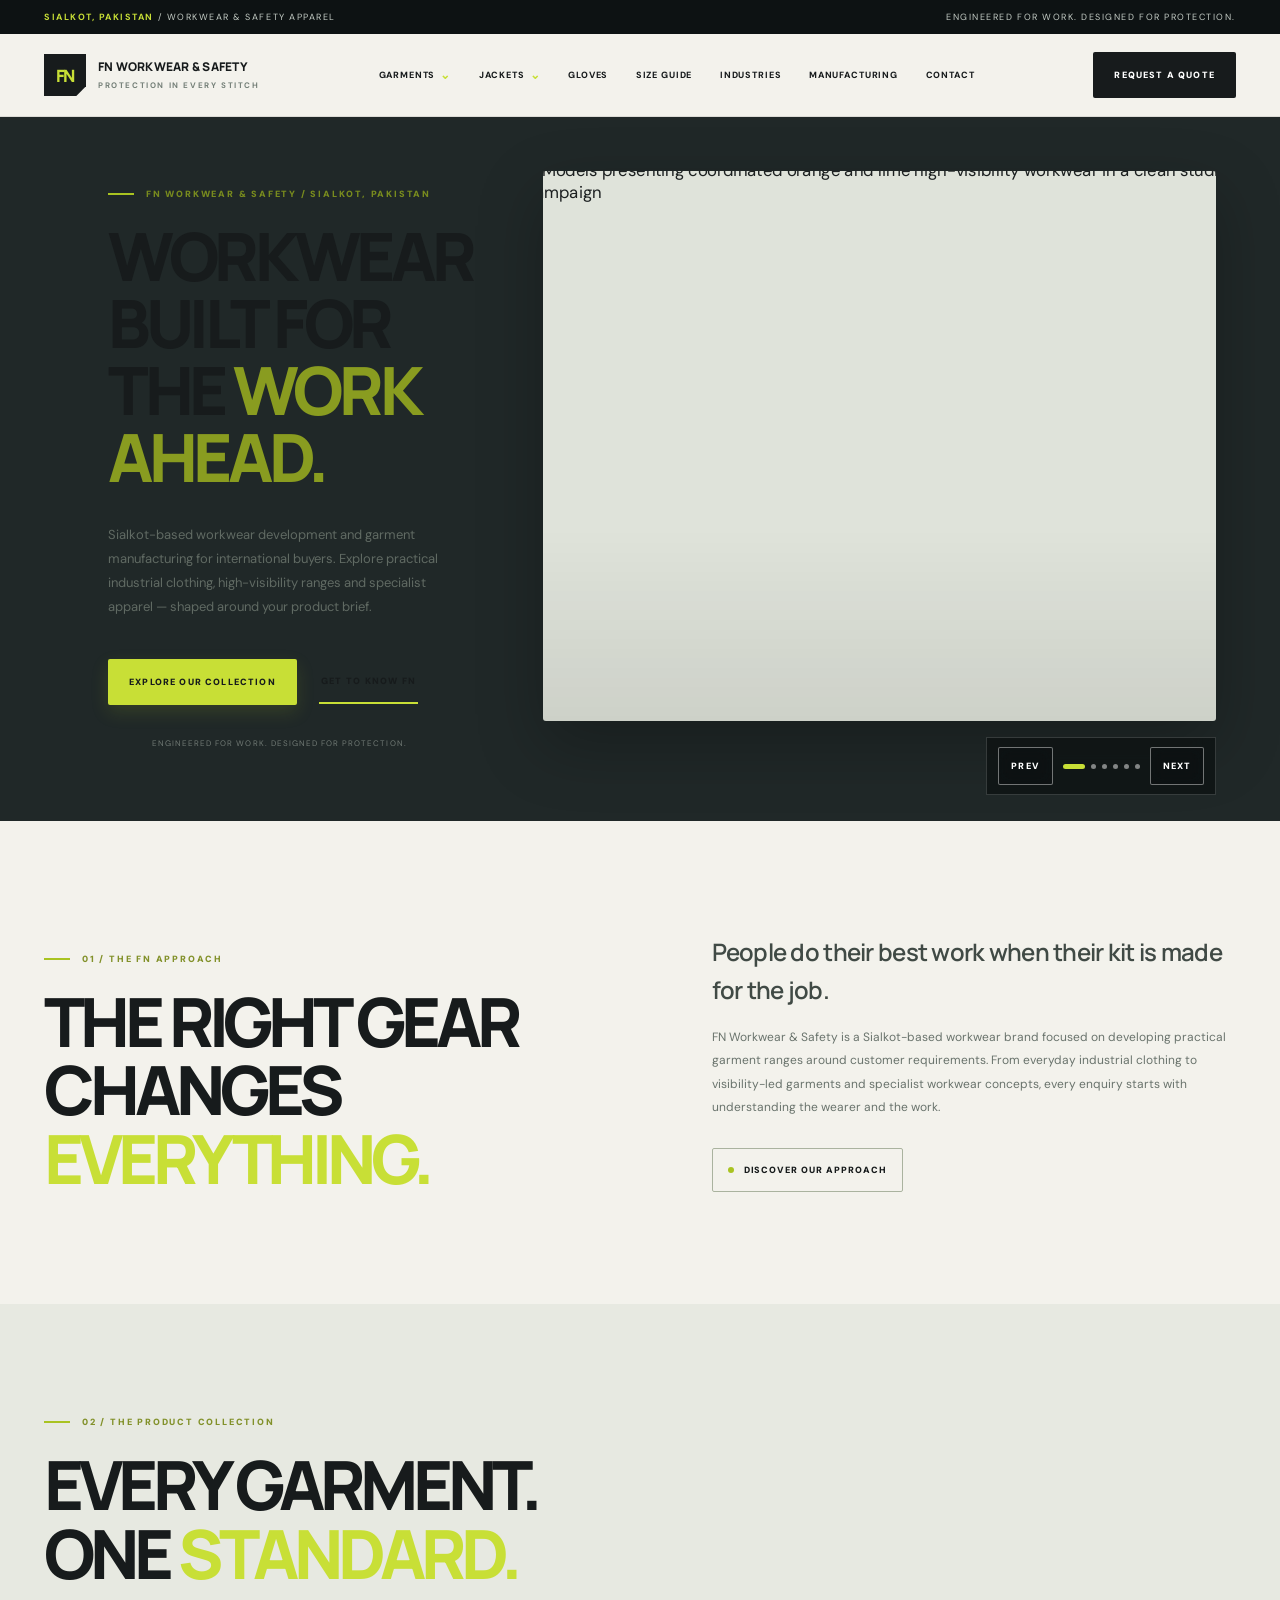
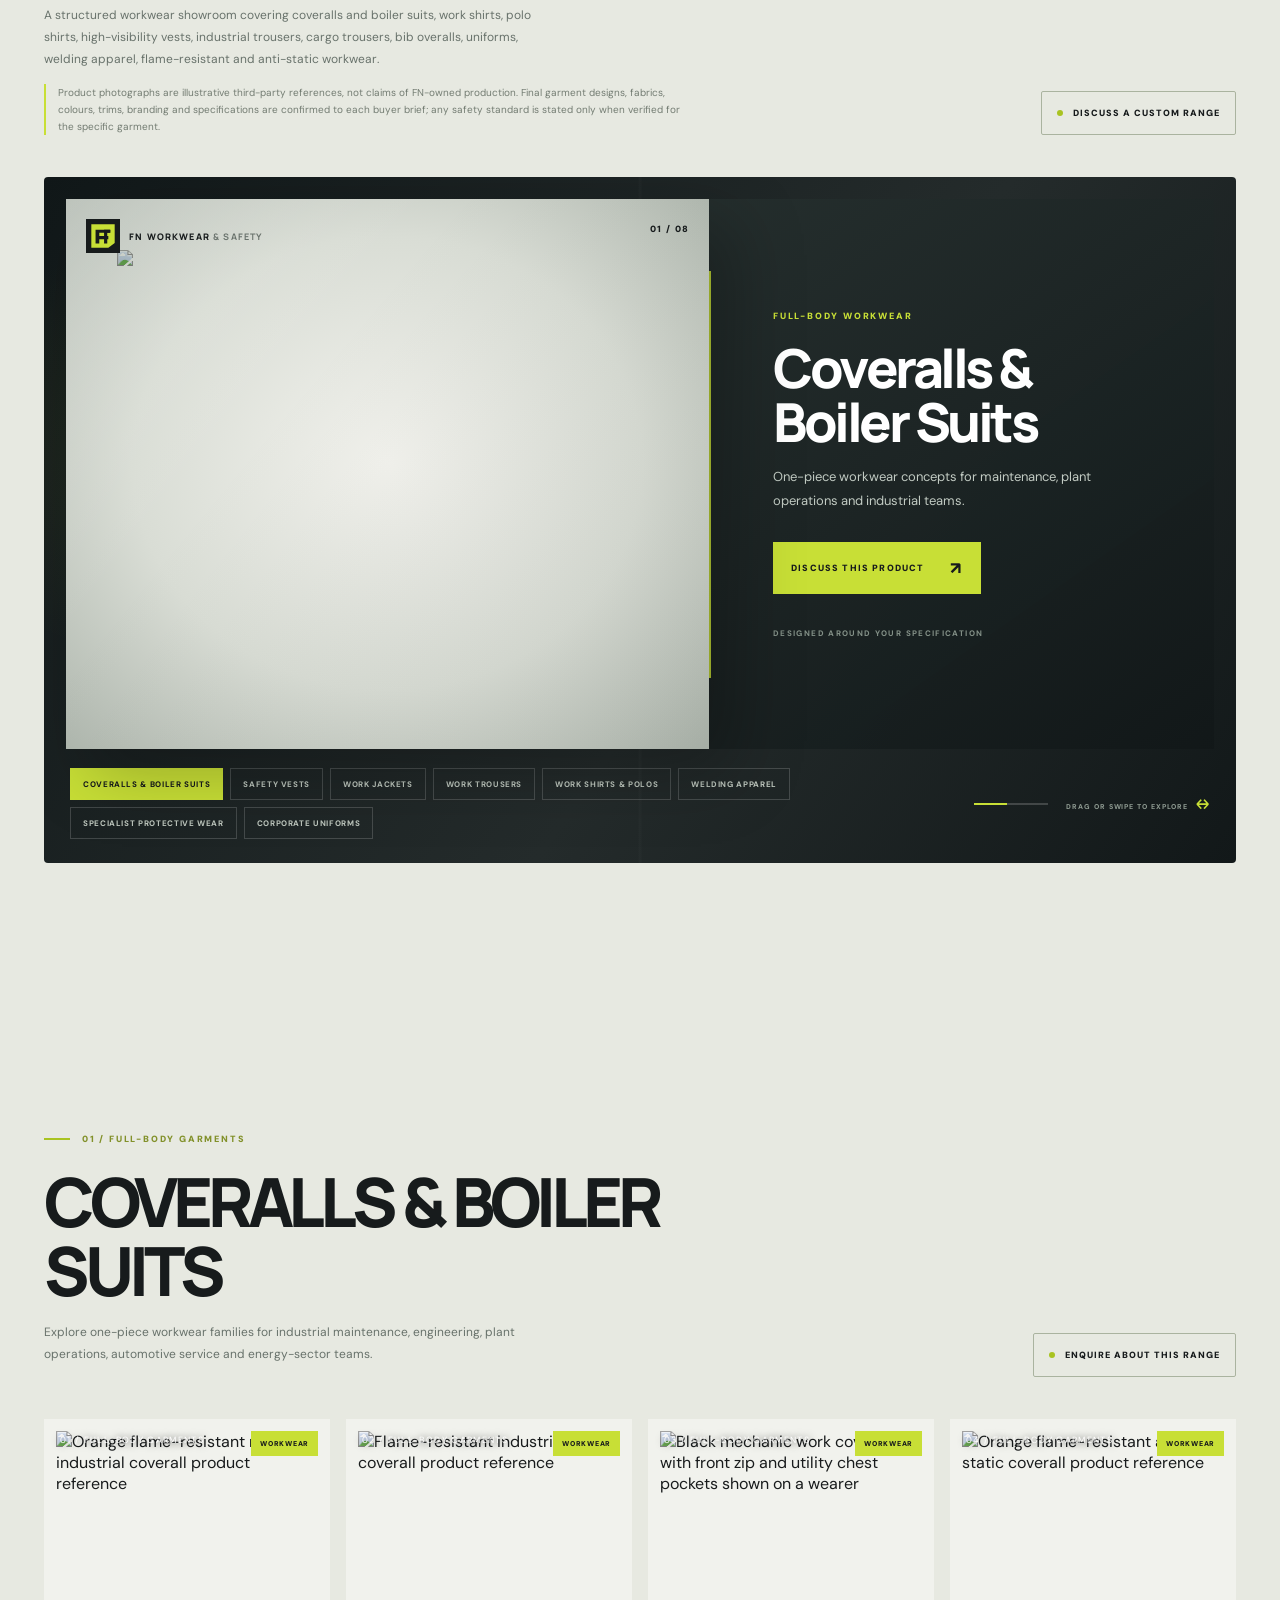
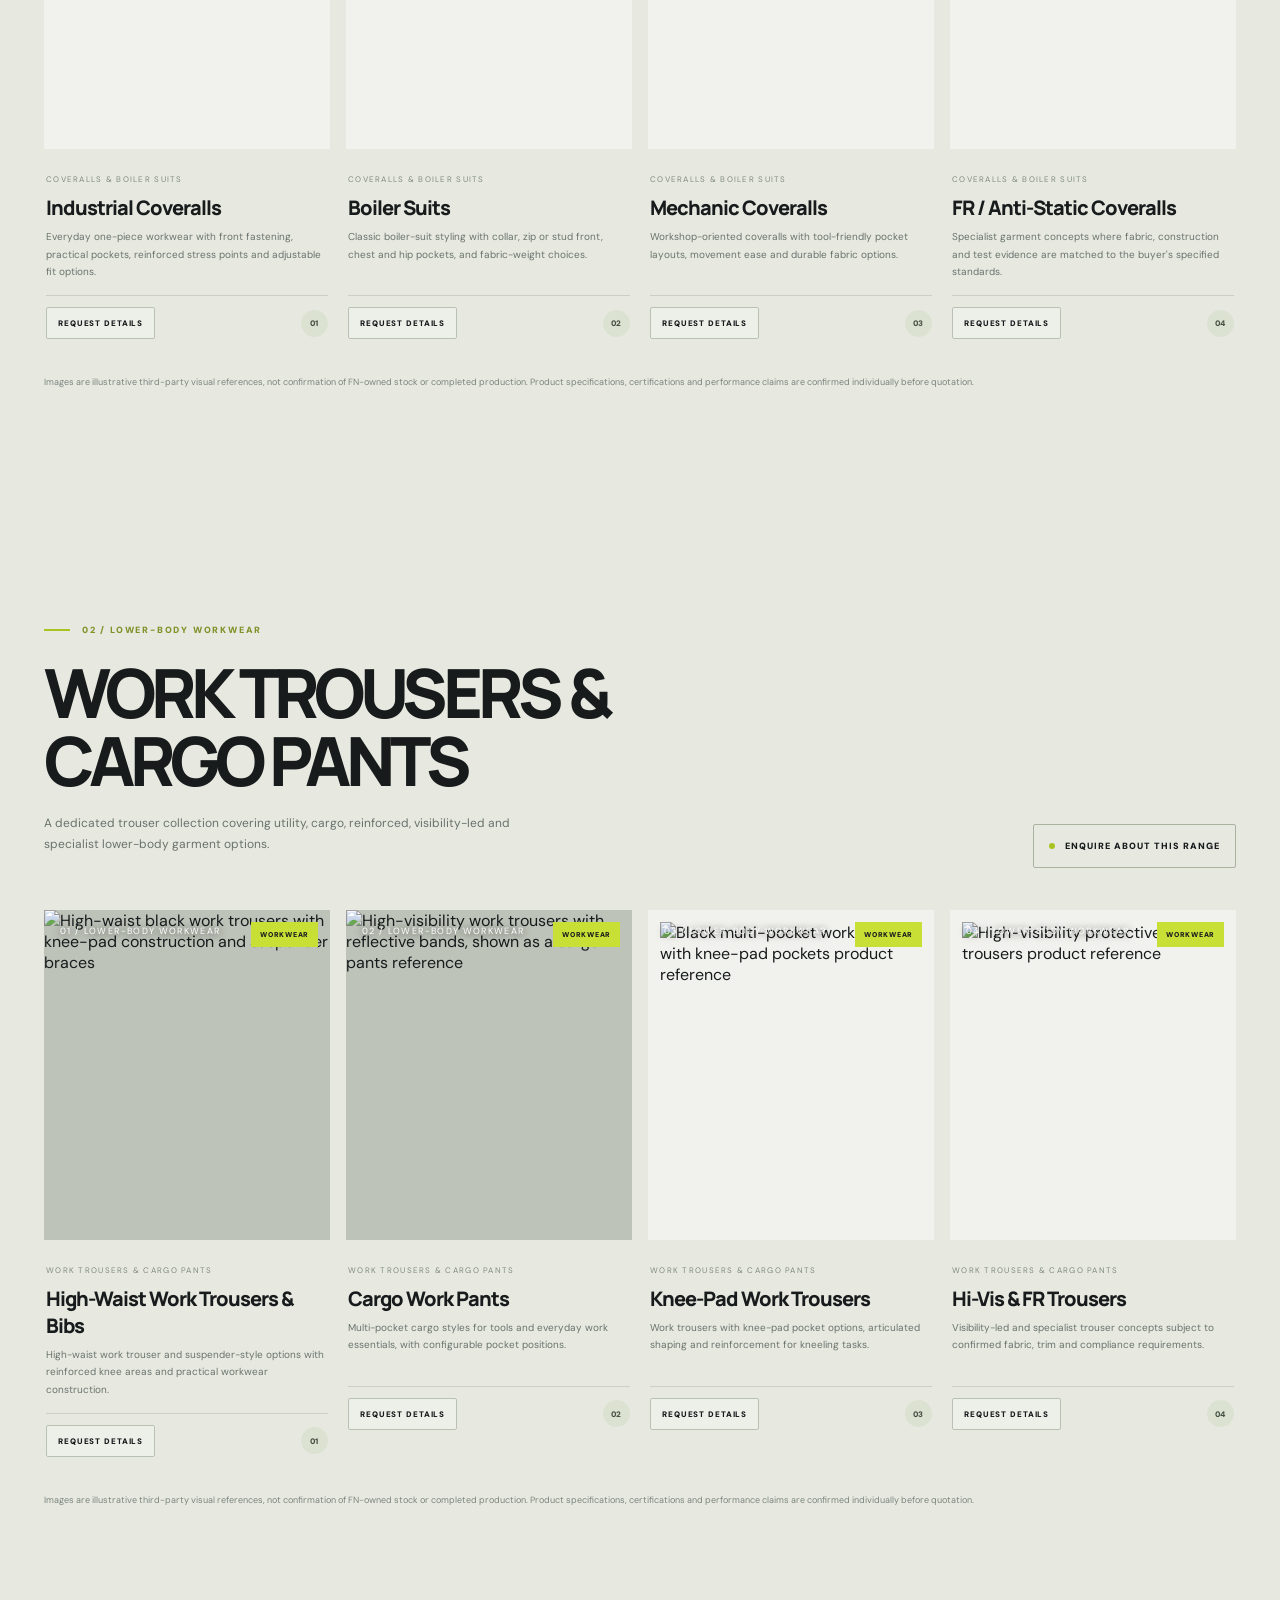
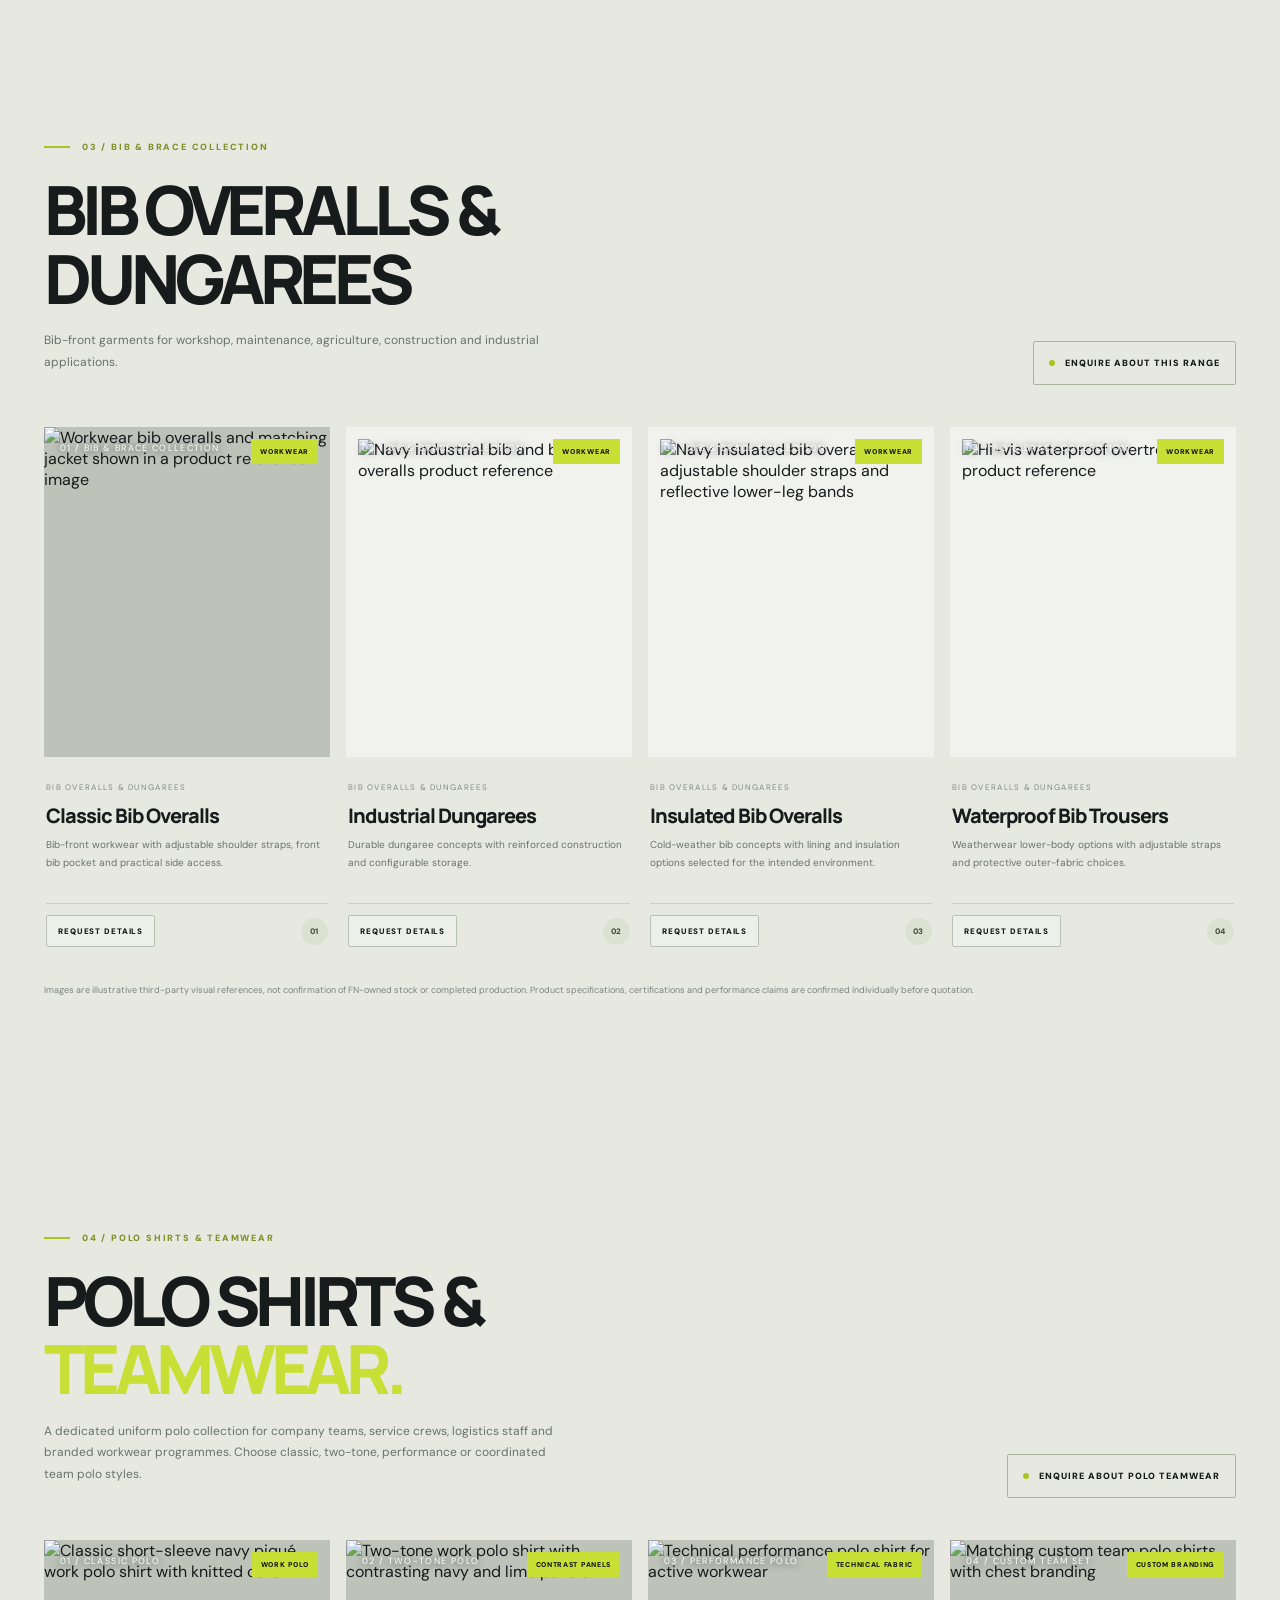
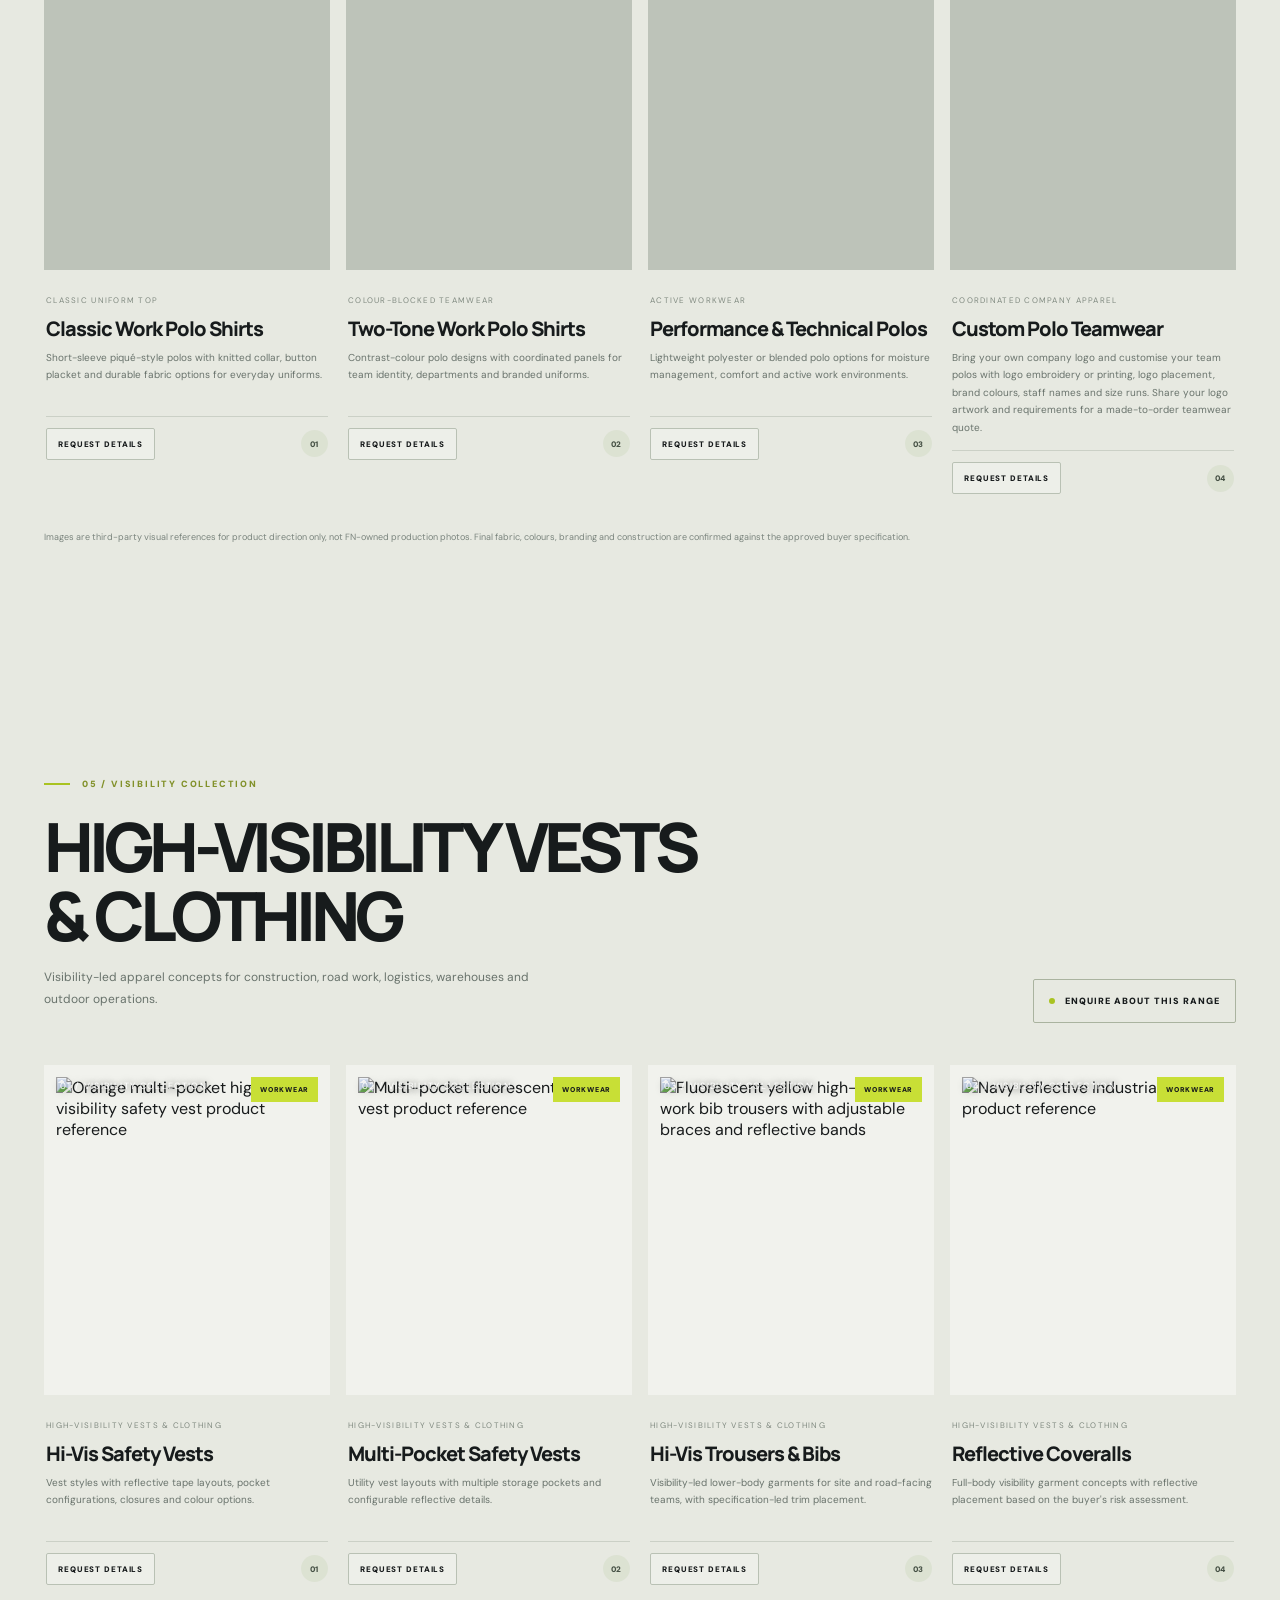
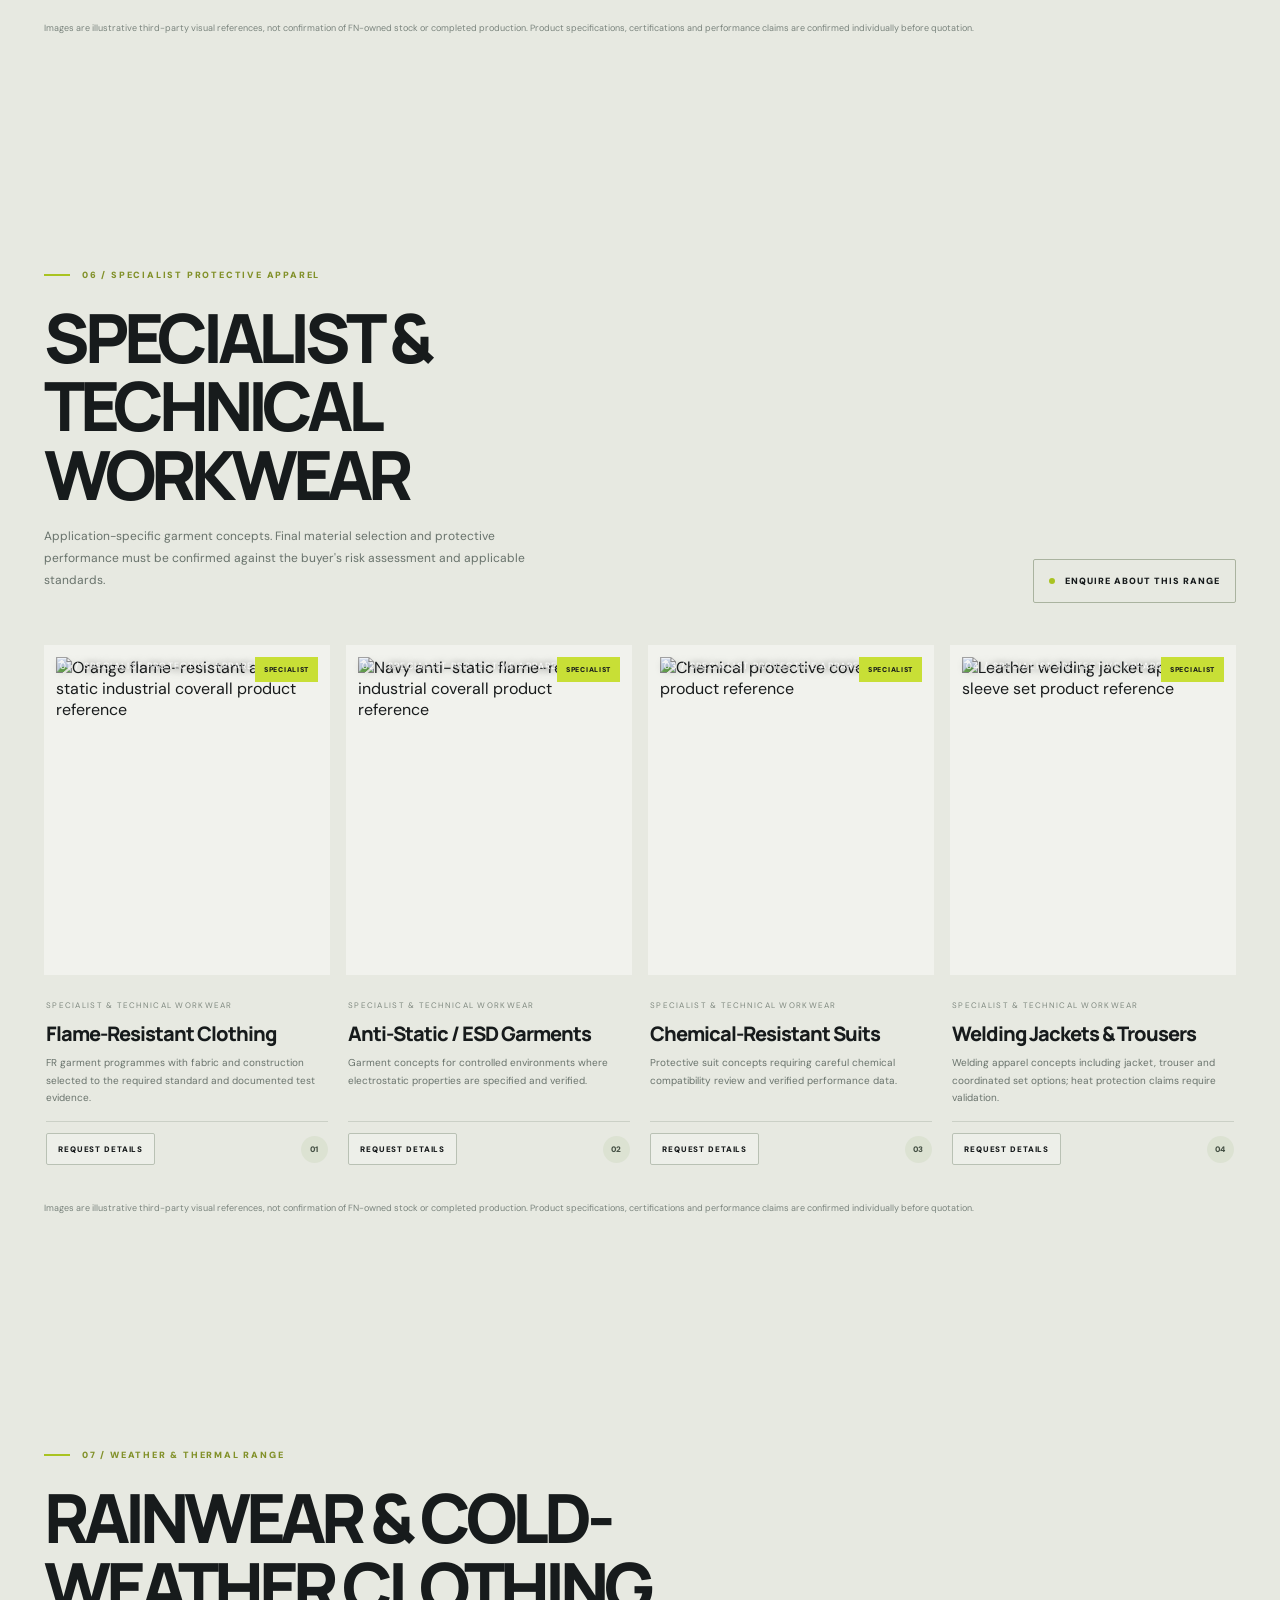
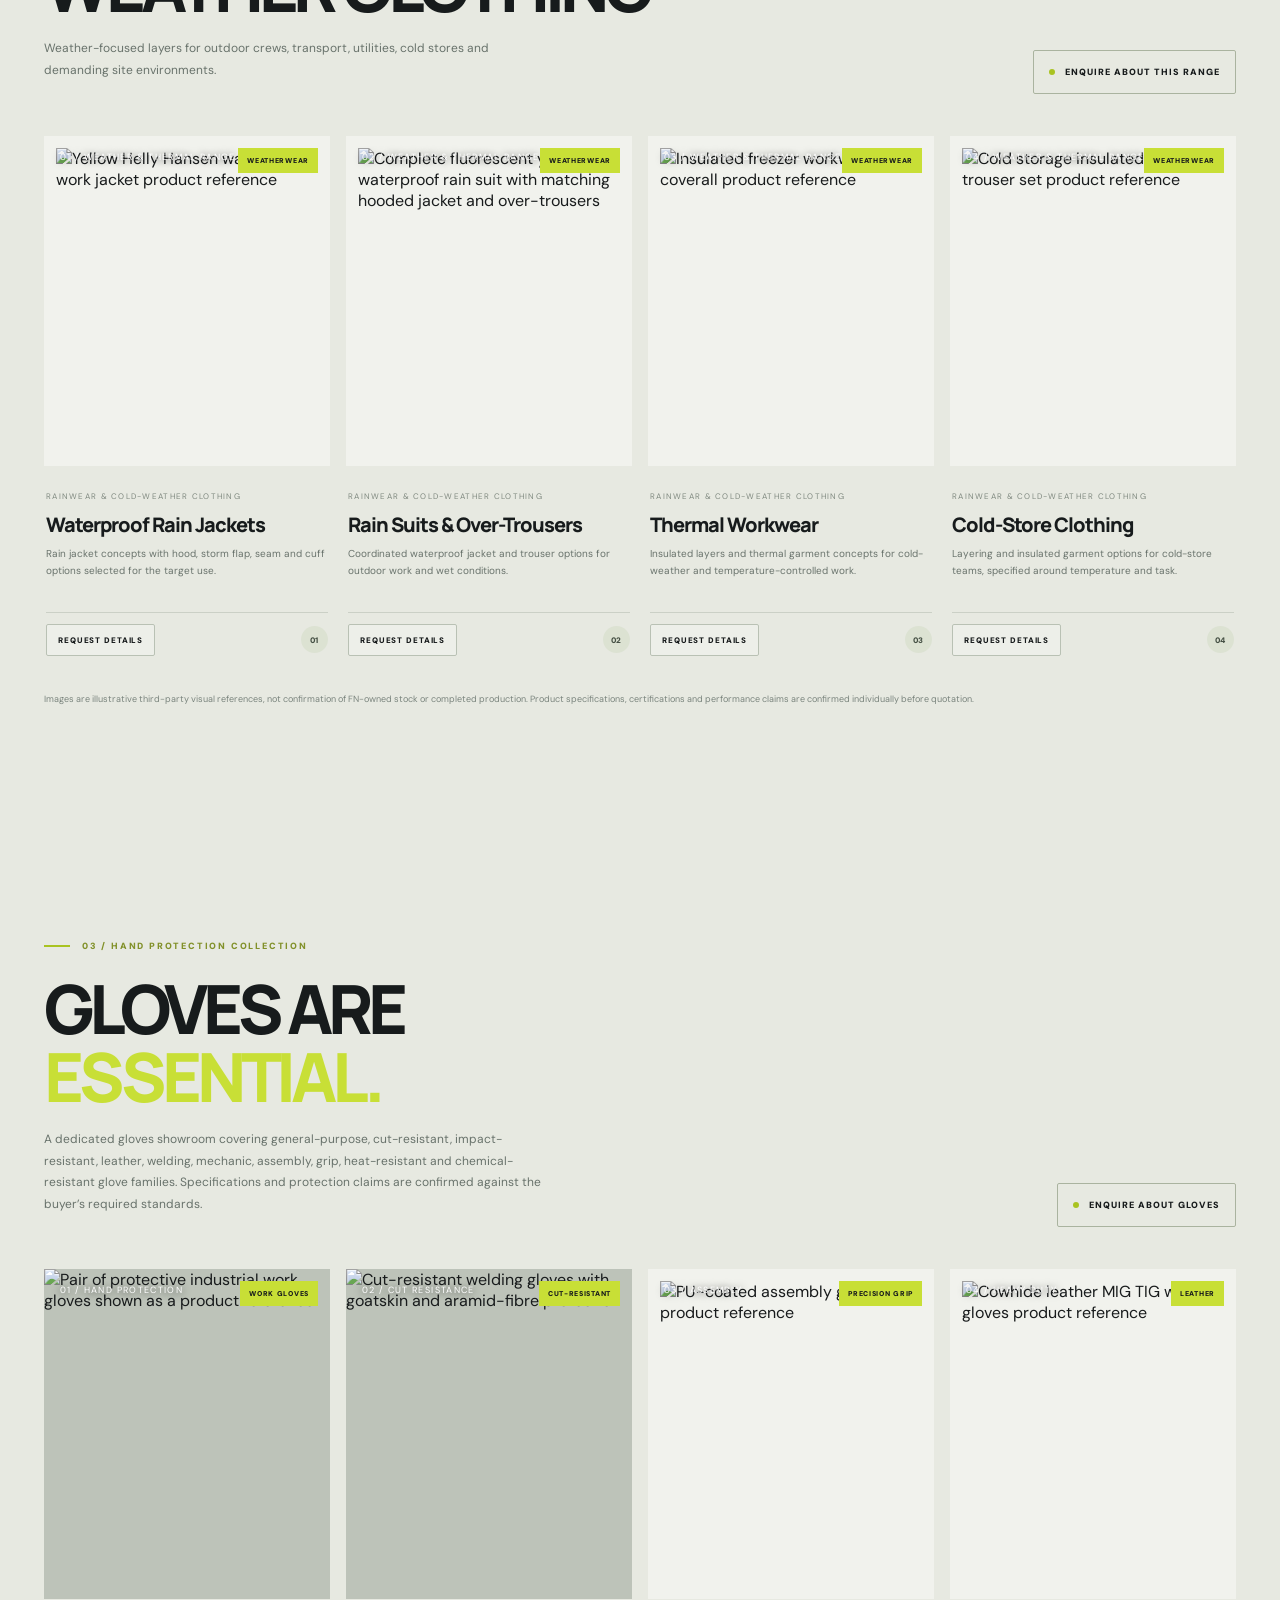
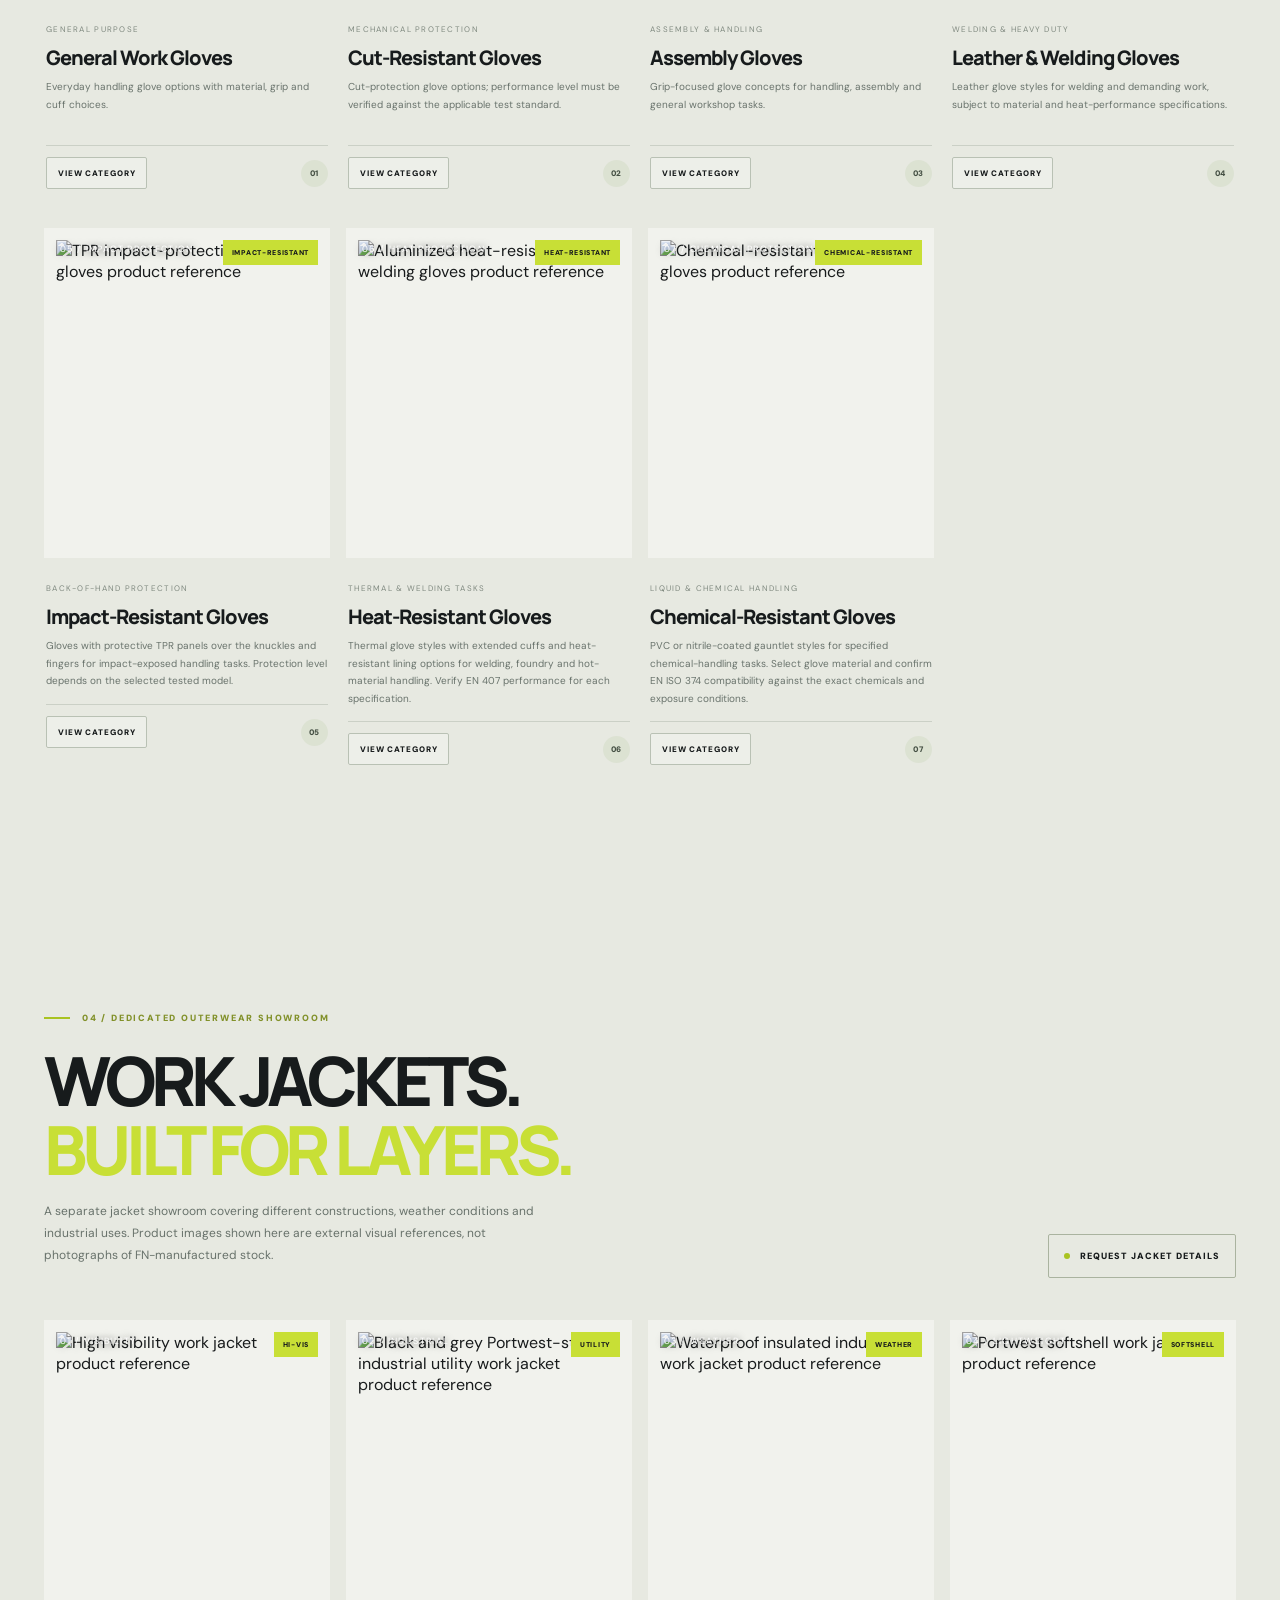
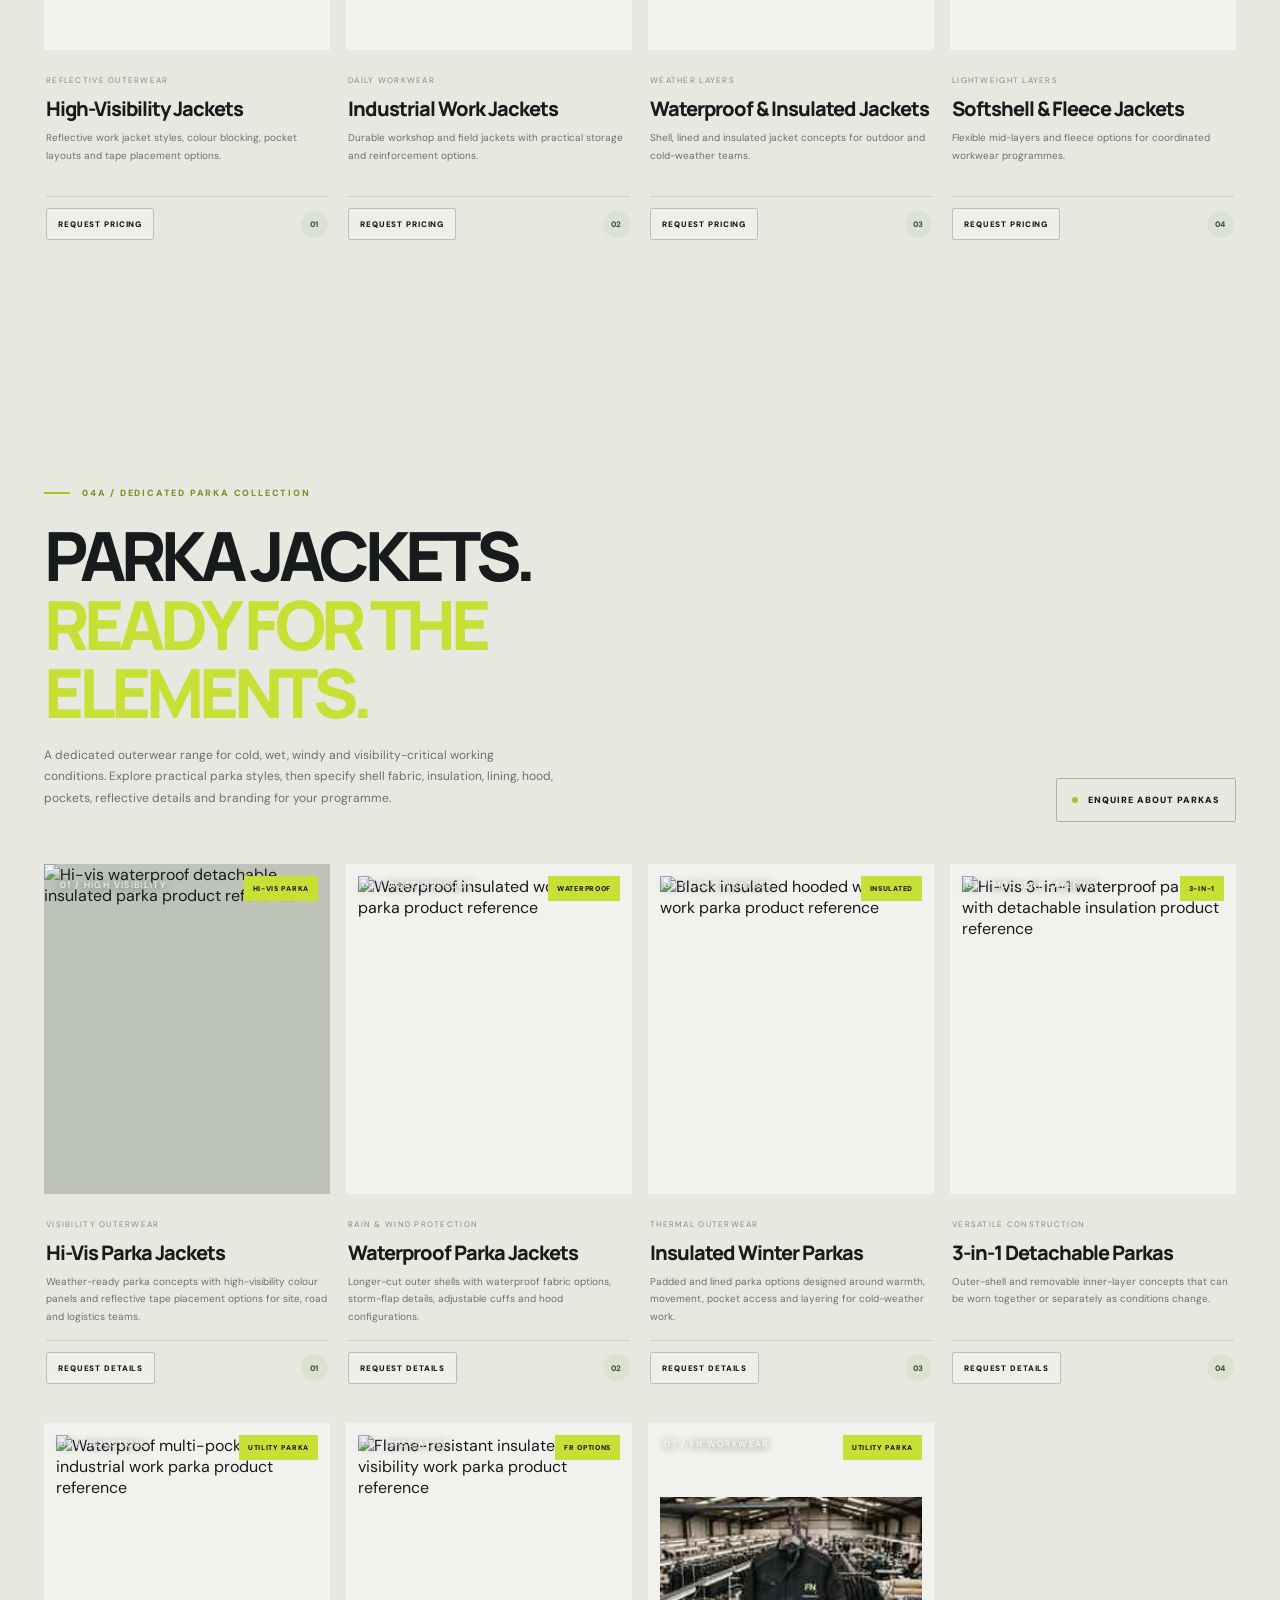
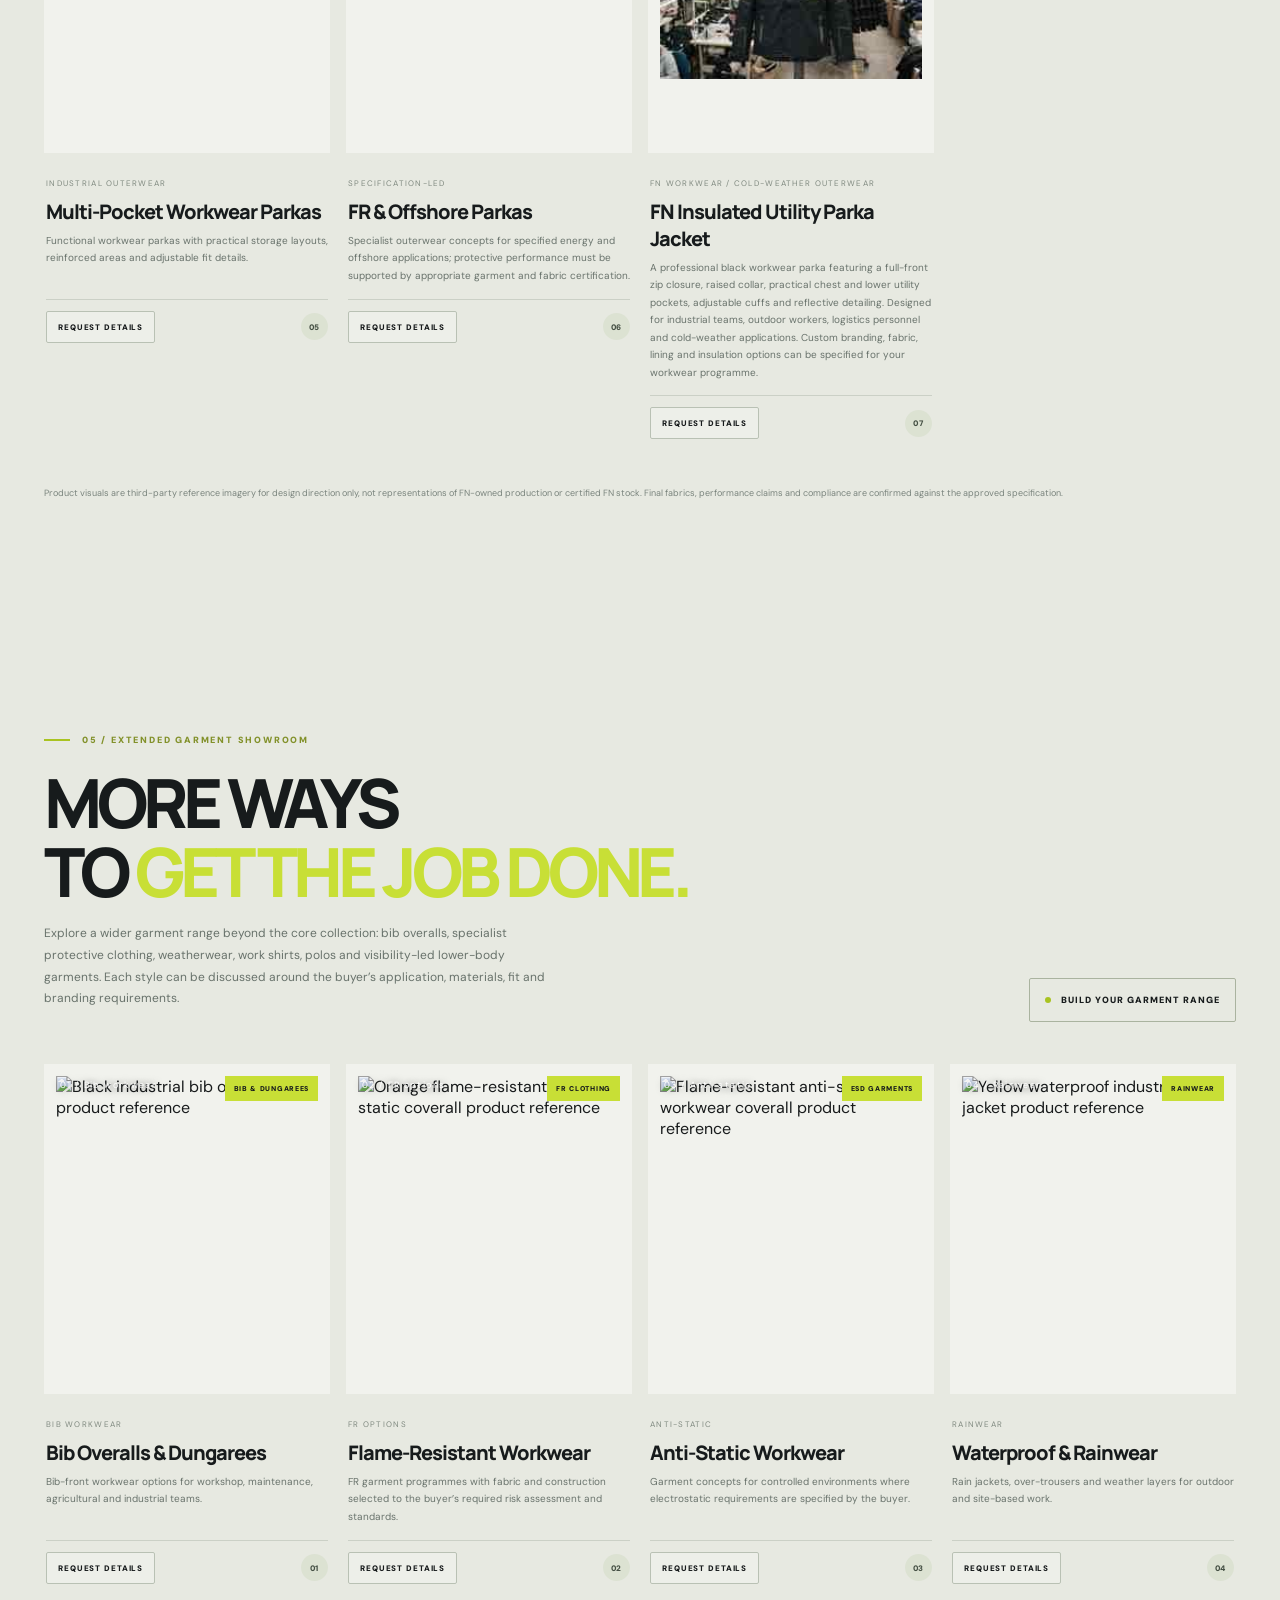
==== commit 08f02e70: "Add accessible controls to manufacturing photo journey" ====
--- a/index.html
+++ b/index.html
@@ -690,7 +690,7 @@
     <article class="fn-stage-card" data-card="4"><img src="https://d2ol7oe51mr4n9.cloudfront.net/user_3JzotiPHu5P0UTI5z8Z4ynXxjMZ/54d53a33-0d2c-4e39-9d58-a9ba1c9ae7b1.webp" alt="Navy workwear jacket being steam pressed at a finishing station" loading="lazy"><div class="fn-card-overlay"></div><div class="fn-card-meta"><span>FN / PRODUCTION JOURNEY</span><b>05 / 06</b></div><div class="fn-card-copy"><small>FINAL PRESENTATION</small><h3>Pressing &amp; finishing</h3><p>Garments are pressed, threads are cleared and each piece is prepared for packing.</p></div></article>
     <article class="fn-stage-card" data-card="5"><img src="https://d2ol7oe51mr4n9.cloudfront.net/user_3JzotiPHu5P0UTI5z8Z4ynXxjMZ/d36214f8-38af-4aad-b2bc-a6215200b921.webp" alt="Finished workwear folded and packed into export cartons" loading="lazy"><div class="fn-card-overlay"></div><div class="fn-card-meta"><span>FN / PRODUCTION JOURNEY</span><b>06 / 06</b></div><div class="fn-card-copy"><small>ORDER PREPARATION</small><h3>Packing &amp; dispatch</h3><p>Finished garments are folded, labelled and packed to the buyer's requirements.</p></div></article>
   </div>
-  <div class="fn-card-footer"><span class="fn-card-instruction">DRAG OR SWIPE TO EXPLORE</span><div class="fn-card-dots" aria-label="Manufacturing stage position"><span class="is-active"></span><span></span><span></span><span></span><span></span><span></span></div><span class="fn-card-current" aria-live="polite">01 — 06</span></div>
+  <div class="fn-card-footer"><span class="fn-card-instruction">SELECT A STAGE OR DRAG TO EXPLORE</span><div class="fn-card-controls"><button class="fn-card-prev" type="button" aria-label="Previous manufacturing stage">PREVIOUS</button><div class="fn-card-dots" role="group" aria-label="Select manufacturing stage"><button type="button" aria-label="Show stage 1" aria-pressed="true" class="is-active"></button><button type="button" aria-label="Show stage 2" aria-pressed="false" class=""></button><button type="button" aria-label="Show stage 3" aria-pressed="false" class=""></button><button type="button" aria-label="Show stage 4" aria-pressed="false" class=""></button><button type="button" aria-label="Show stage 5" aria-pressed="false" class=""></button><button type="button" aria-label="Show stage 6" aria-pressed="false" class=""></button></div><button class="fn-card-next" type="button" aria-label="Next manufacturing stage">NEXT</button></div><span class="fn-card-current" aria-live="polite">01 — 06</span></div>
 </div>
 <div class="fn-factory-trust"><div><span class="eyebrow">YOUR REQUIREMENTS COME FIRST</span><h3>Every order starts with <em>your brief.</em></h3><p>Product, fabric, colour, sizing, branding and packing details are discussed and confirmed before an order moves forward.</p></div><a class="btn btn-lime" href="#contact">DISCUSS YOUR PROJECT <span aria-hidden="true">↗</span></a></div>
  <div class="fn-factory-note">These are illustrative reference photographs, not recordings of FN's own facility or evidence of confirmed machinery or production capacity. The exact production route and capabilities for each project are confirmed with FN.</div>
@@ -1177,7 +1177,7 @@
 <script id="fn-card-journey-controller">
 (()=>{const root=document.getElementById('fnCardJourney');if(!root)return;const deck=root.querySelector('.fn-card-deck'),cards=[...root.querySelectorAll('.fn-stage-card')],dots=[...root.querySelectorAll('.fn-card-dots span')],current=root.querySelector('.fn-card-current'),reduced=window.matchMedia('(prefers-reduced-motion: reduce)').matches;let active=0,startX=0,startY=0,deltaX=0,dragging=false,pointerId=null,timer=0,downAt=0;
 function render(){const total=cards.length;cards.forEach((card,i)=>{let d=(i-active+total)%total;if(d>total/2)d-=total;const abs=Math.abs(d),side=Math.sign(d);const x=d===0?0:side*(Math.min(abs,3)*37+Math.min(abs,3)*7);const y=abs*9;const rot=d===0?0:side*Math.min(abs,3)*-5;const scale=d===0?1:1-abs*.055;const z=100-abs;card.style.transform='translate3d('+x+'px,'+y+'px,0) rotate('+rot+'deg) scale('+scale+')';card.style.zIndex=String(z);card.style.opacity=abs>2?'0':String(1-abs*.12);card.style.filter=d===0?'none':'brightness('+Math.max(.52,1-abs*.15)+')';card.setAttribute('aria-hidden',d===0?'false':'true')});dots.forEach((dot,i)=>dot.classList.toggle('is-active',i===active));current.textContent=String(active+1).padStart(2,'0')+' — 06'}
-function move(dir){active=(active+dir+cards.length)%cards.length;render()}
+function move(dir){active=(active+dir+cards.length)%cards.length;render()}dots.forEach((dot,i)=>{dot.type='button';dot.addEventListener('click',()=>{active=i;render();play()})});root.querySelector('.fn-card-prev')?.addEventListener('click',()=>{move(-1);play()});root.querySelector('.fn-card-next')?.addEventListener('click',()=>{move(1);play()});
 function pause(){clearInterval(timer);timer=0}
 function play(){pause();if(reduced||document.hidden)return;timer=setInterval(()=>{if(!dragging)move(1)},7600)}
 function down(e){if(e.button!==undefined&&e.button!==0)return;dragging=true;pointerId=e.pointerId;startX=e.clientX;startY=e.clientY;deltaX=0;downAt=Date.now();pause();deck.setPointerCapture?.(pointerId)}
@@ -1196,5 +1196,10 @@
 function up(e){if(!drag||e.pointerId!==pointer)return;drag=false;imageWrap.style.transform='';if(Math.abs(delta)>45)show(active+(delta<0?1:-1),true);else restart();pointer=null}
 stage.addEventListener('pointerdown',down);stage.addEventListener('pointermove',move);stage.addEventListener('pointerup',up);stage.addEventListener('pointercancel',up);stage.addEventListener('keydown',e=>{if(e.key==='ArrowRight'){e.preventDefault();show(active+1,true)}else if(e.key==='ArrowLeft'){e.preventDefault();show(active-1,true)}});root.addEventListener('mouseenter',()=>{paused=true;cancelAnimationFrame(raf)});root.addEventListener('mouseleave',()=>{paused=false;restart()});root.addEventListener('focusin',()=>{paused=true;cancelAnimationFrame(raf)});root.addEventListener('focusout',()=>{paused=false;restart()});document.addEventListener('visibilitychange',()=>document.hidden?cancelAnimationFrame(raf):restart());show(0);restart();})();
 </script>
+
+<style id="fn-card-journey-controls">
+.fn-card-controls{display:flex;align-items:center;gap:14px}.fn-card-controls>button{min-height:36px;padding:0 12px;border:1px solid rgba(255,255,255,.35);background:transparent;color:#fff;font-size:8px;font-weight:900;letter-spacing:.12em;cursor:pointer;transition:background .2s,border-color .2s,color .2s}.fn-card-controls>button:hover,.fn-card-controls>button:focus-visible{background:var(--lime);border-color:var(--lime);color:var(--ink)}.fn-card-dots button{width:9px;height:9px;min-width:9px;padding:0;border:0;border-radius:10px;background:rgba(255,255,255,.3);cursor:pointer;transition:width .25s,background .25s}.fn-card-dots button.is-active{width:25px;background:var(--lime)}.fn-card-dots button:focus-visible{outline:2px solid var(--lime);outline-offset:4px}.fn-card-dots{display:flex;gap:7px;align-items:center}@media(max-width:700px){.fn-card-footer{flex-wrap:wrap}.fn-card-instruction{width:100%}.fn-card-controls{width:100%;justify-content:space-between;gap:8px}.fn-card-controls>button{min-height:40px;padding:0 10px}.fn-card-dots{gap:6px}}
+@media(prefers-reduced-motion:reduce){.fn-card-controls>button,.fn-card-dots button{transition:none!important}}
+</style>
 </body></html>
 
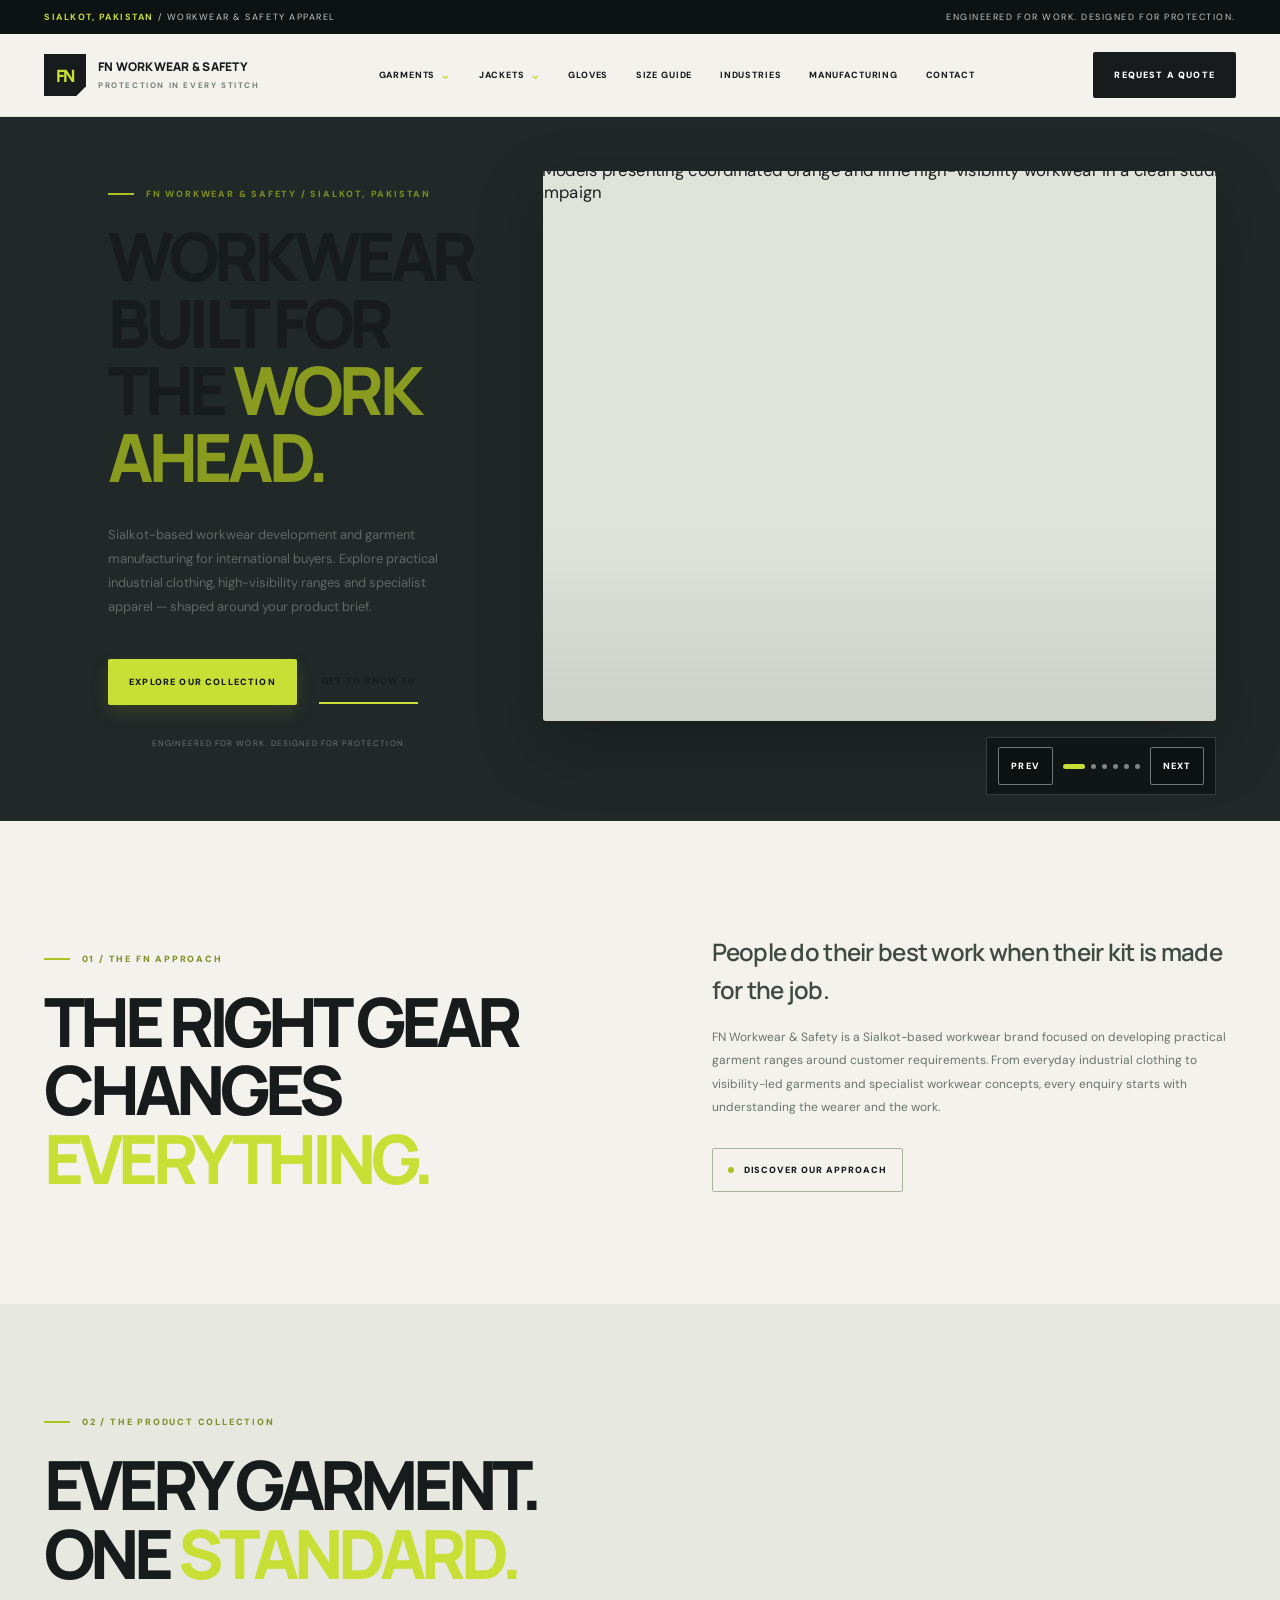
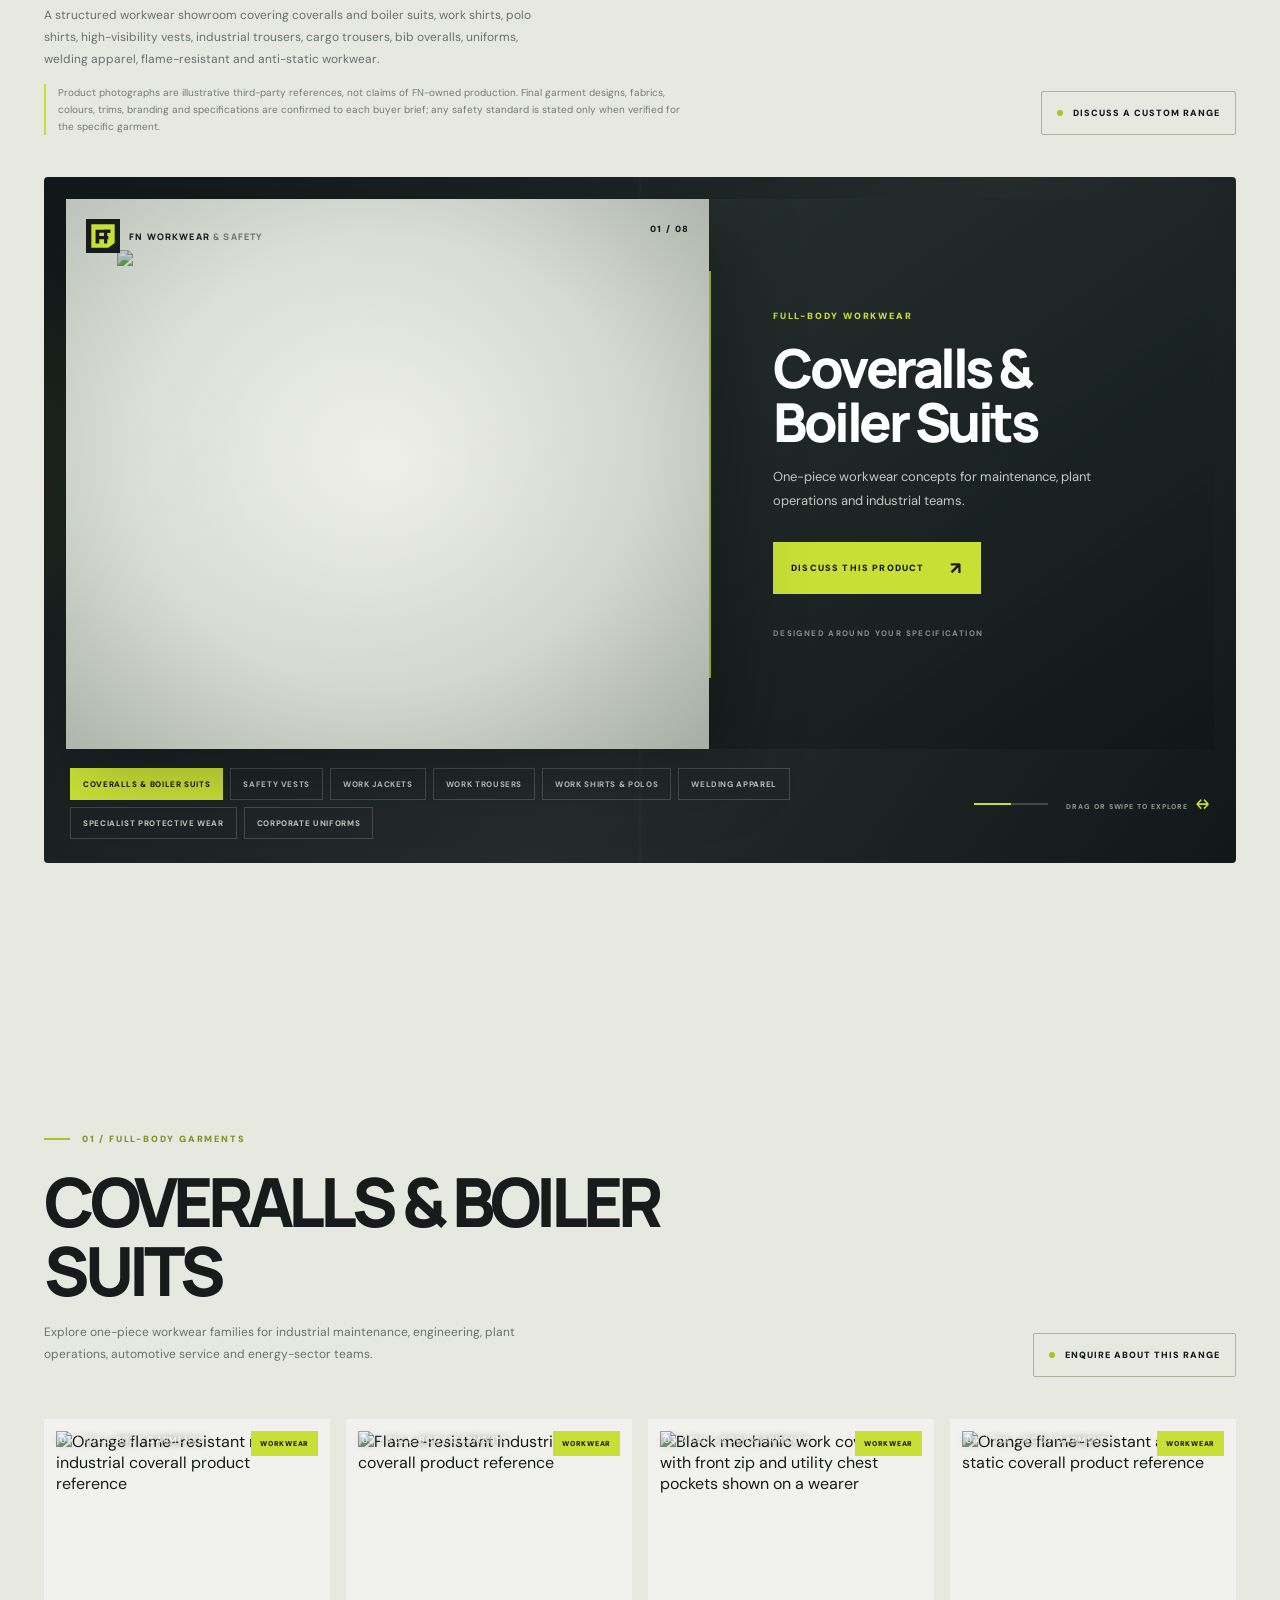
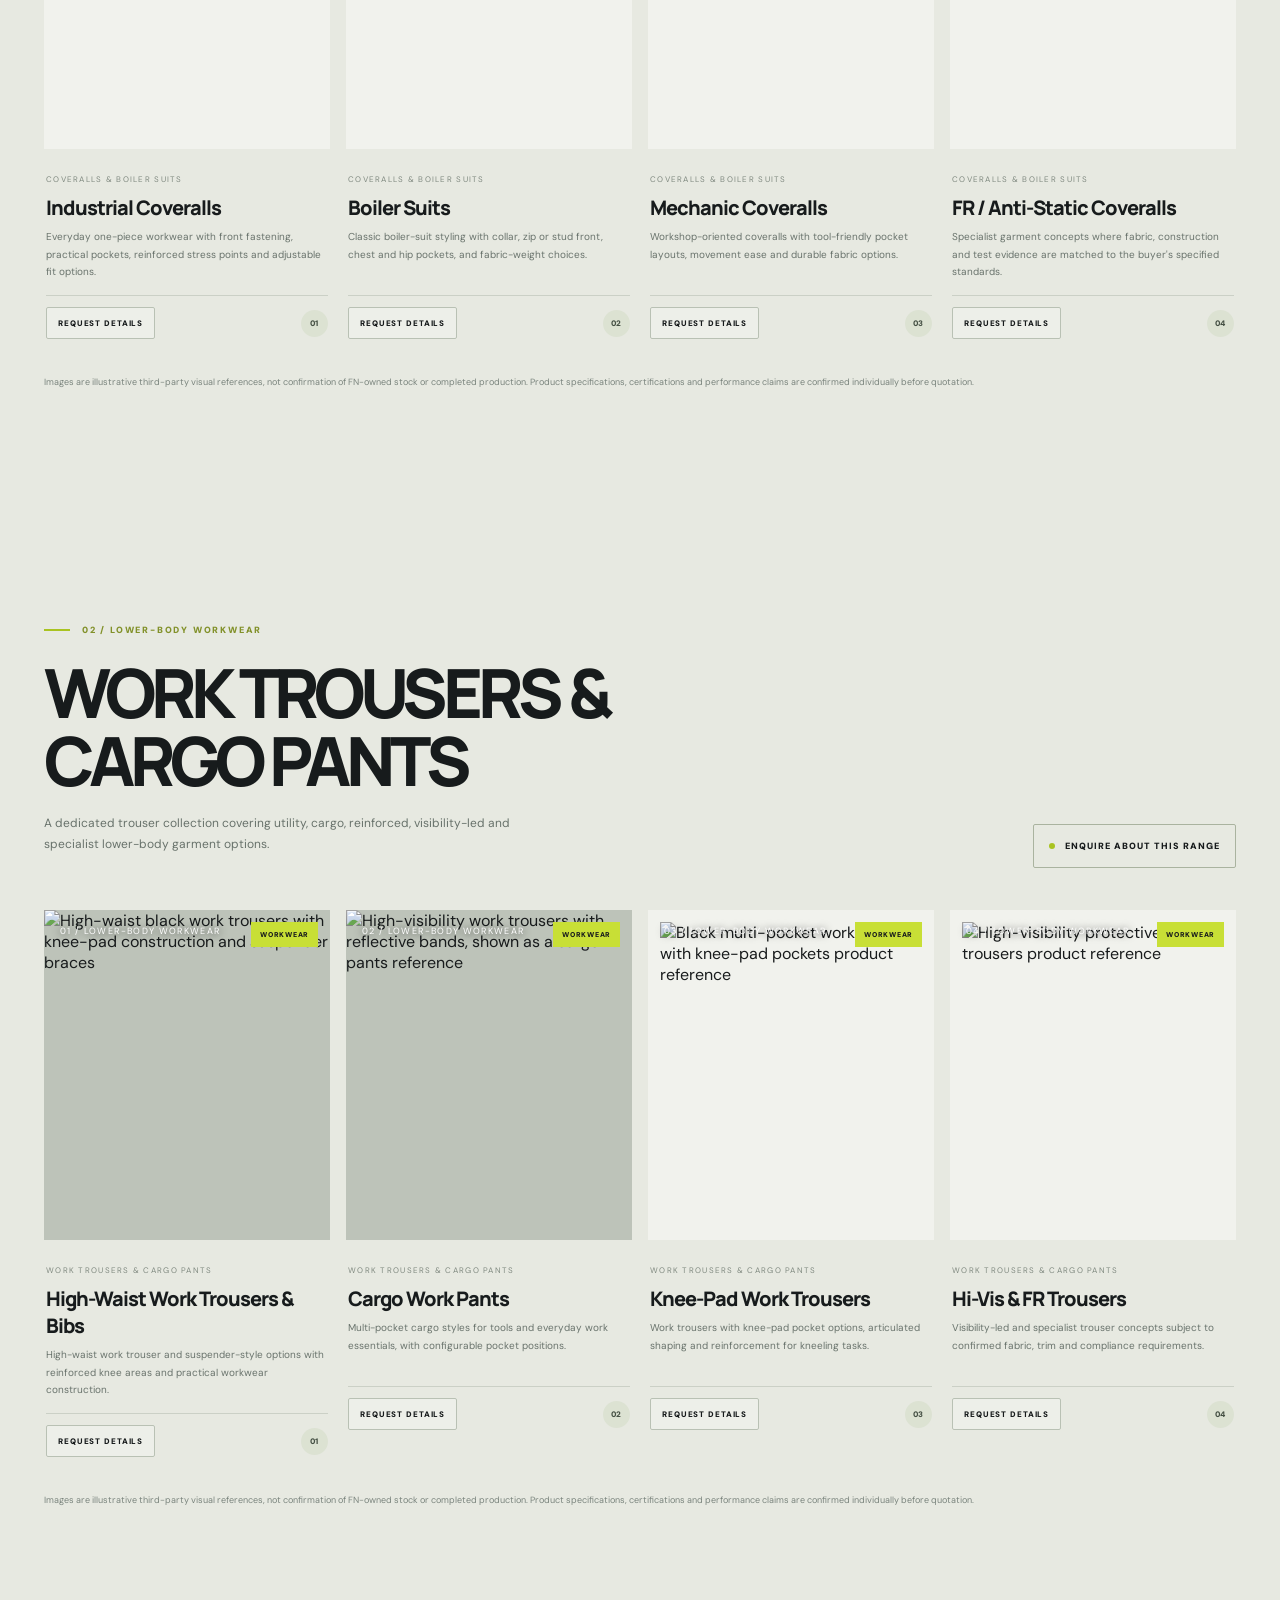
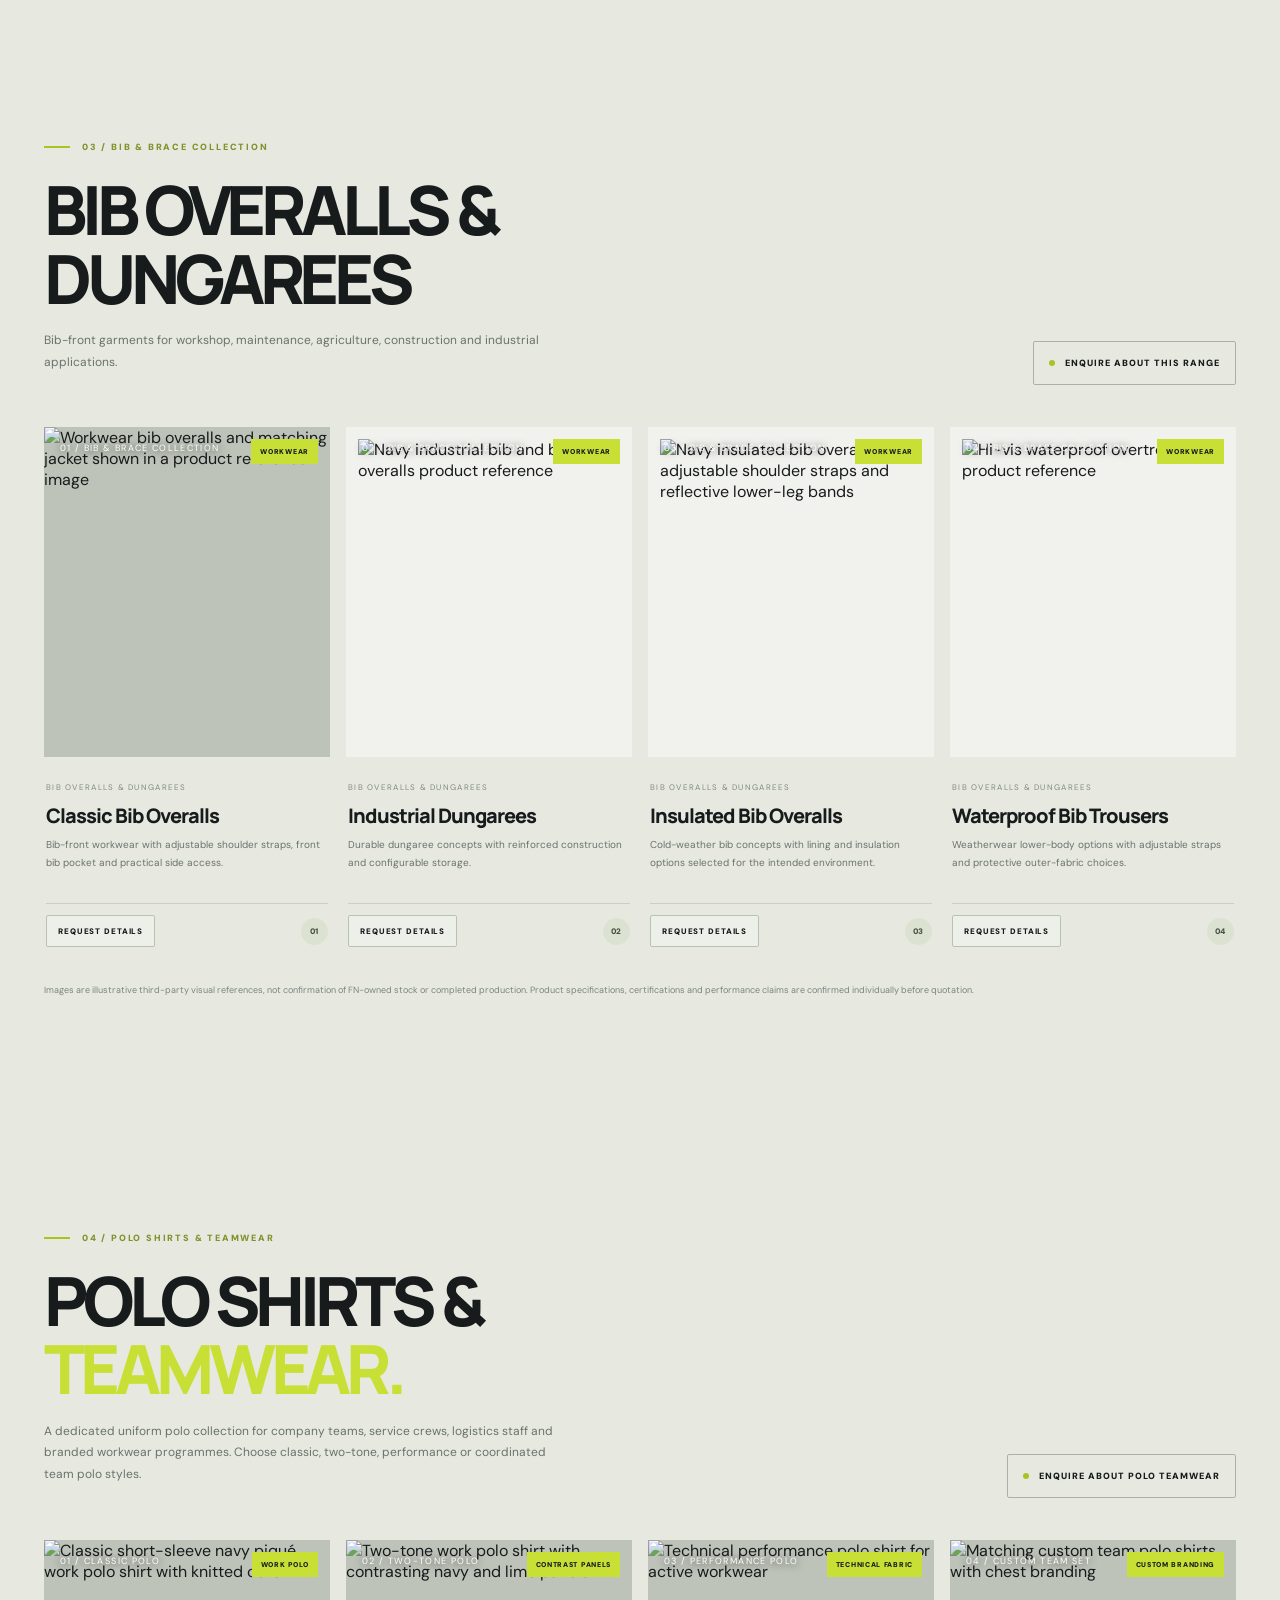
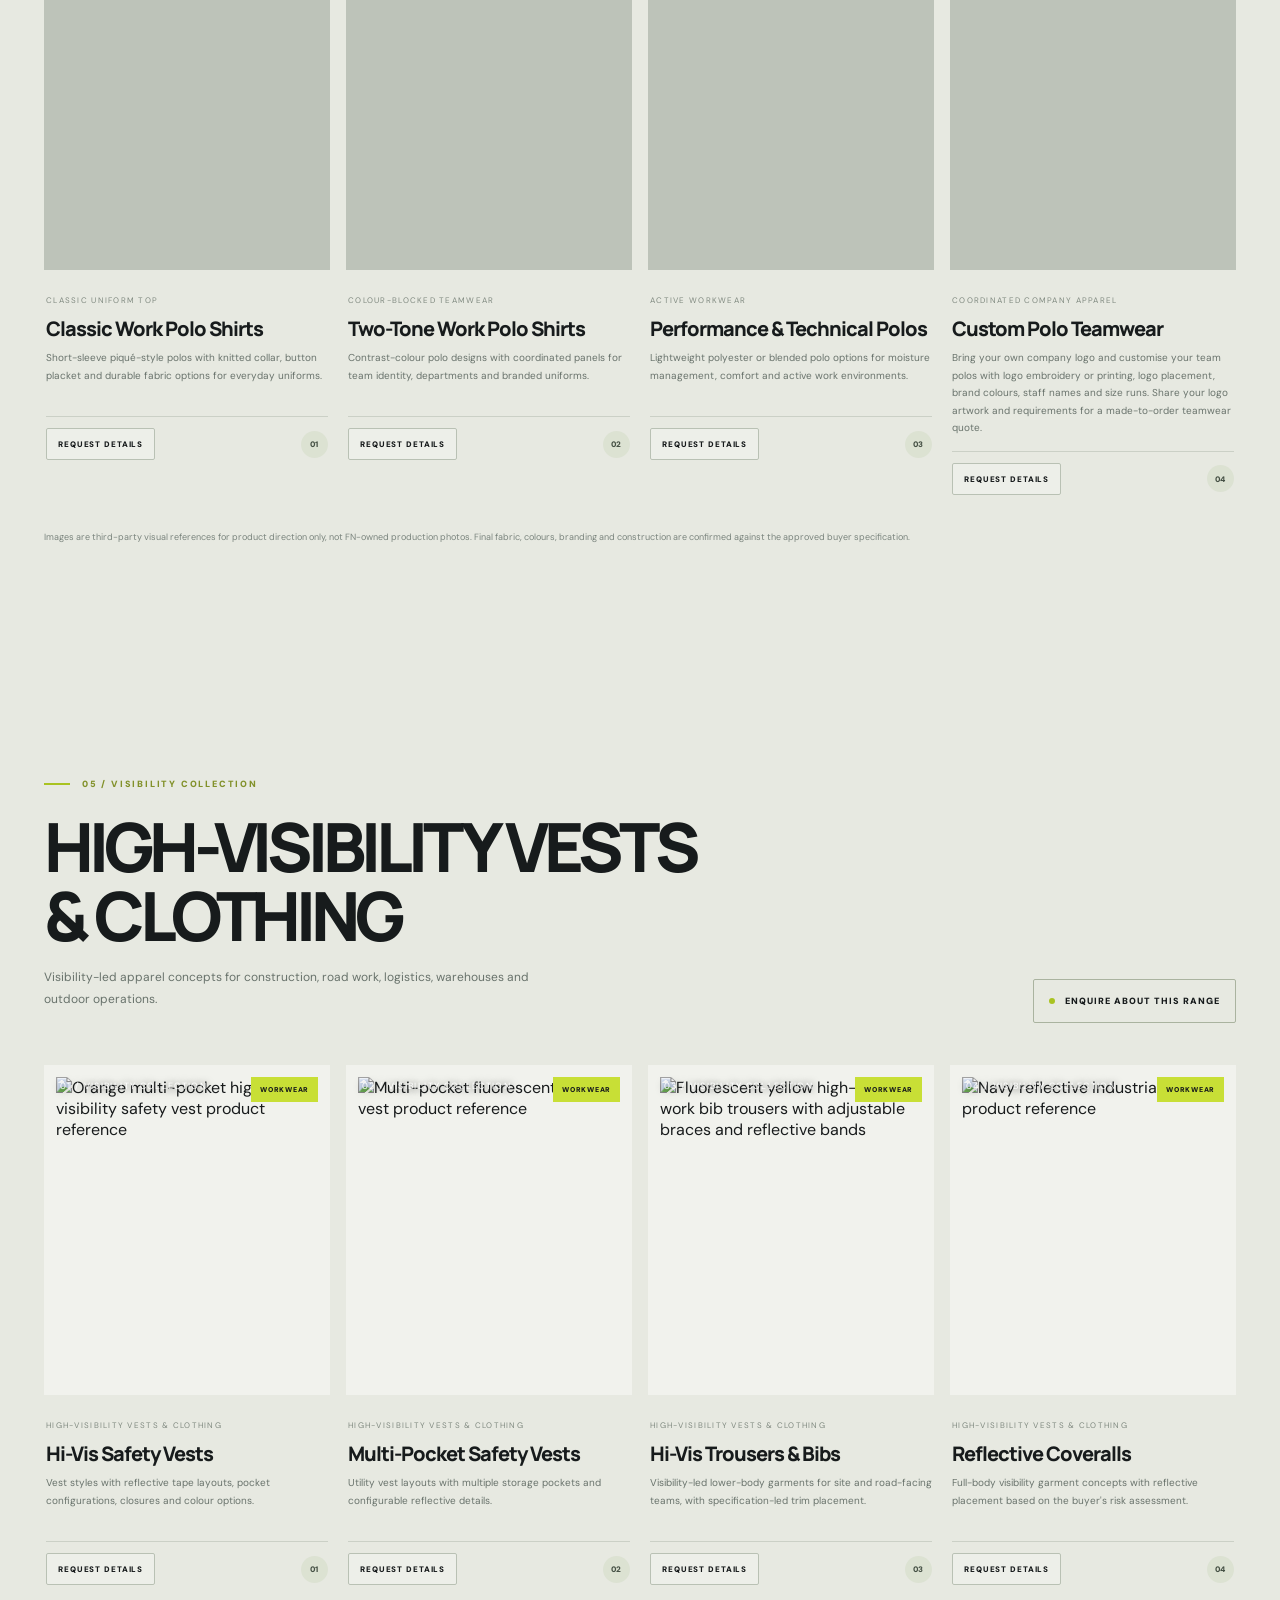
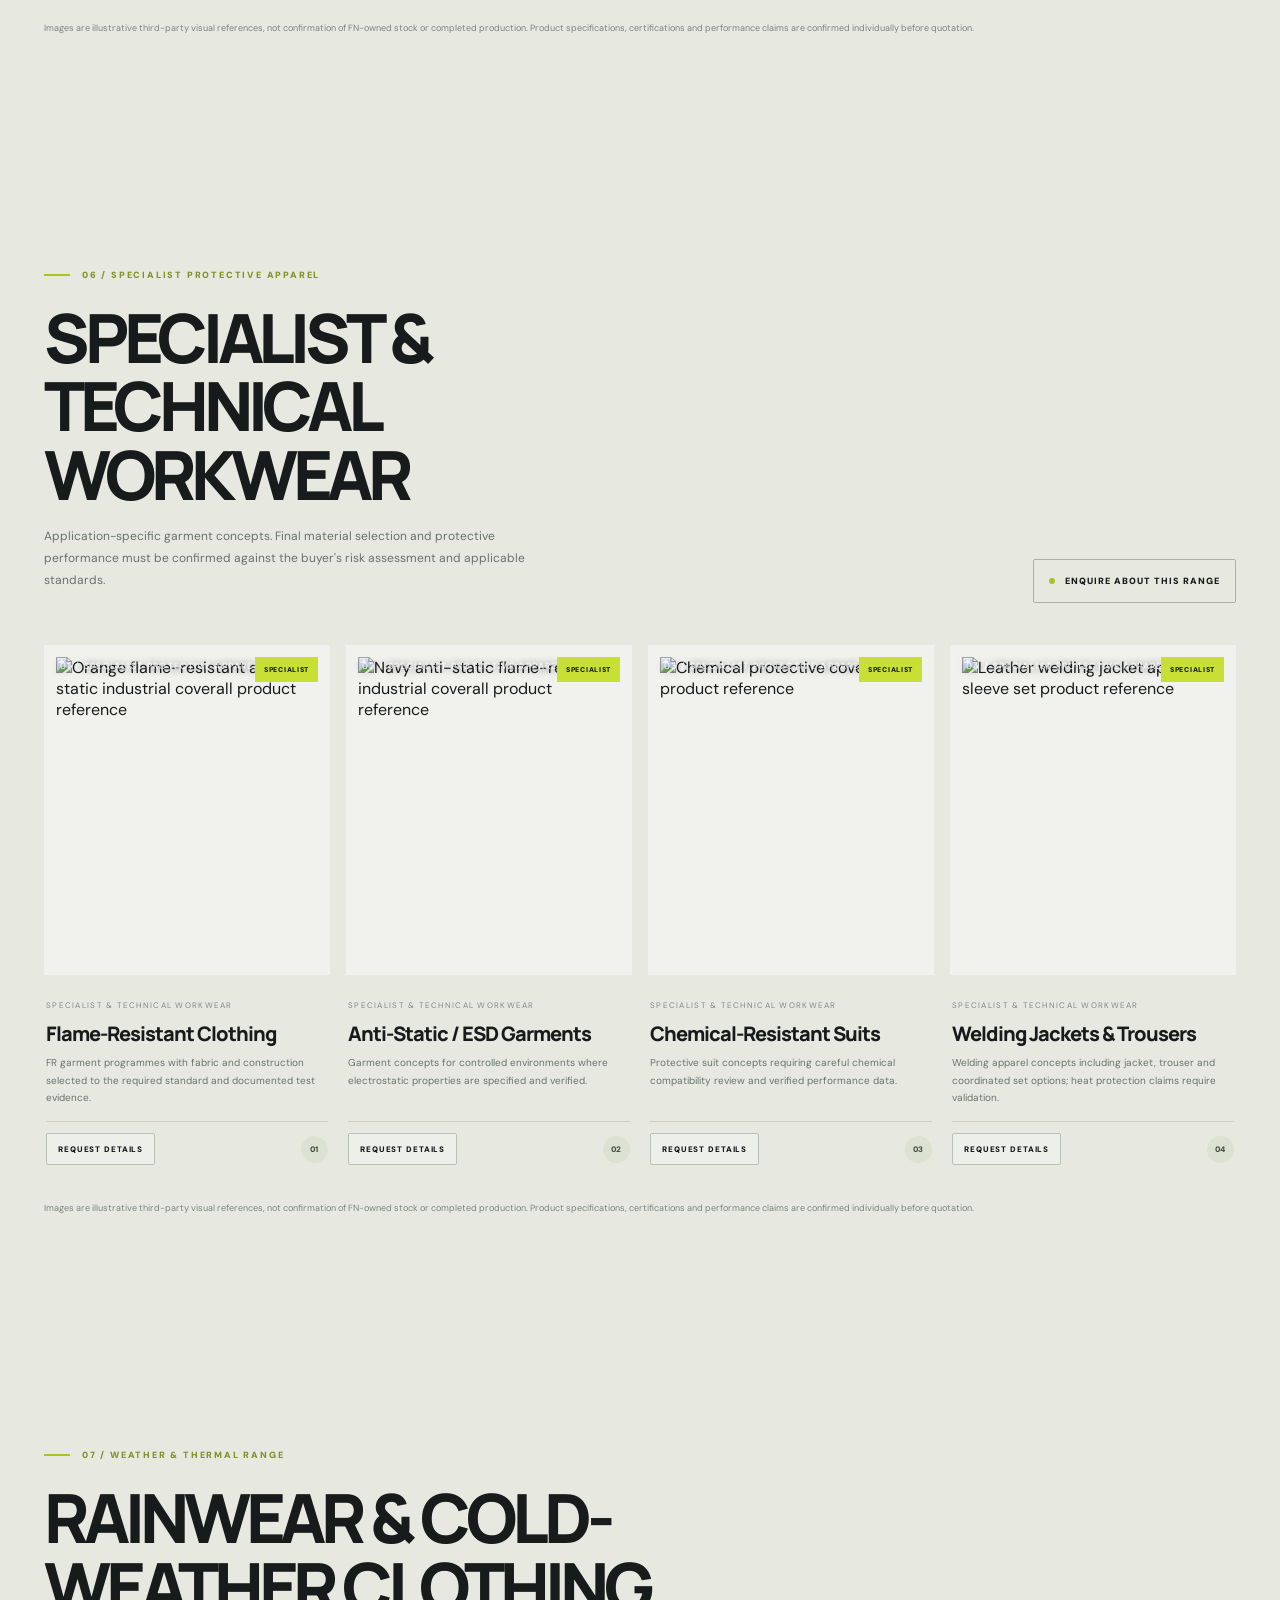
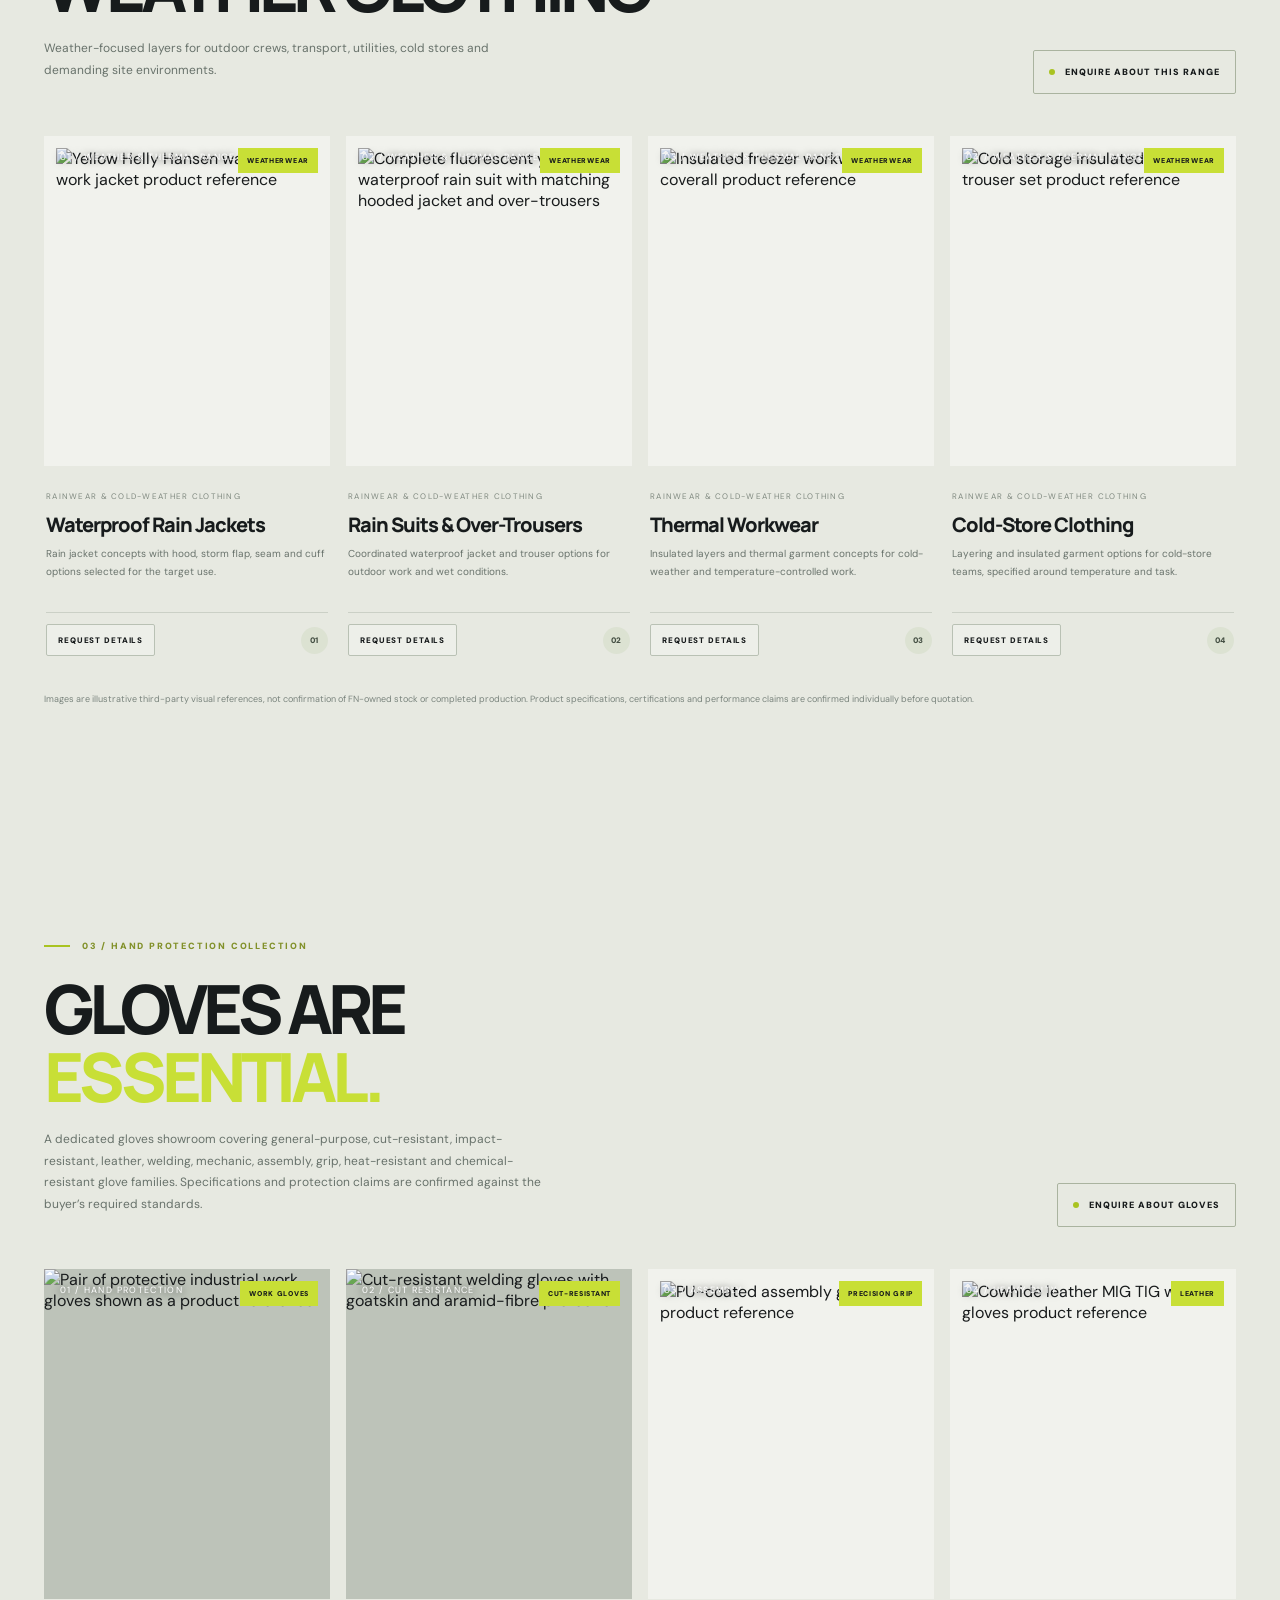
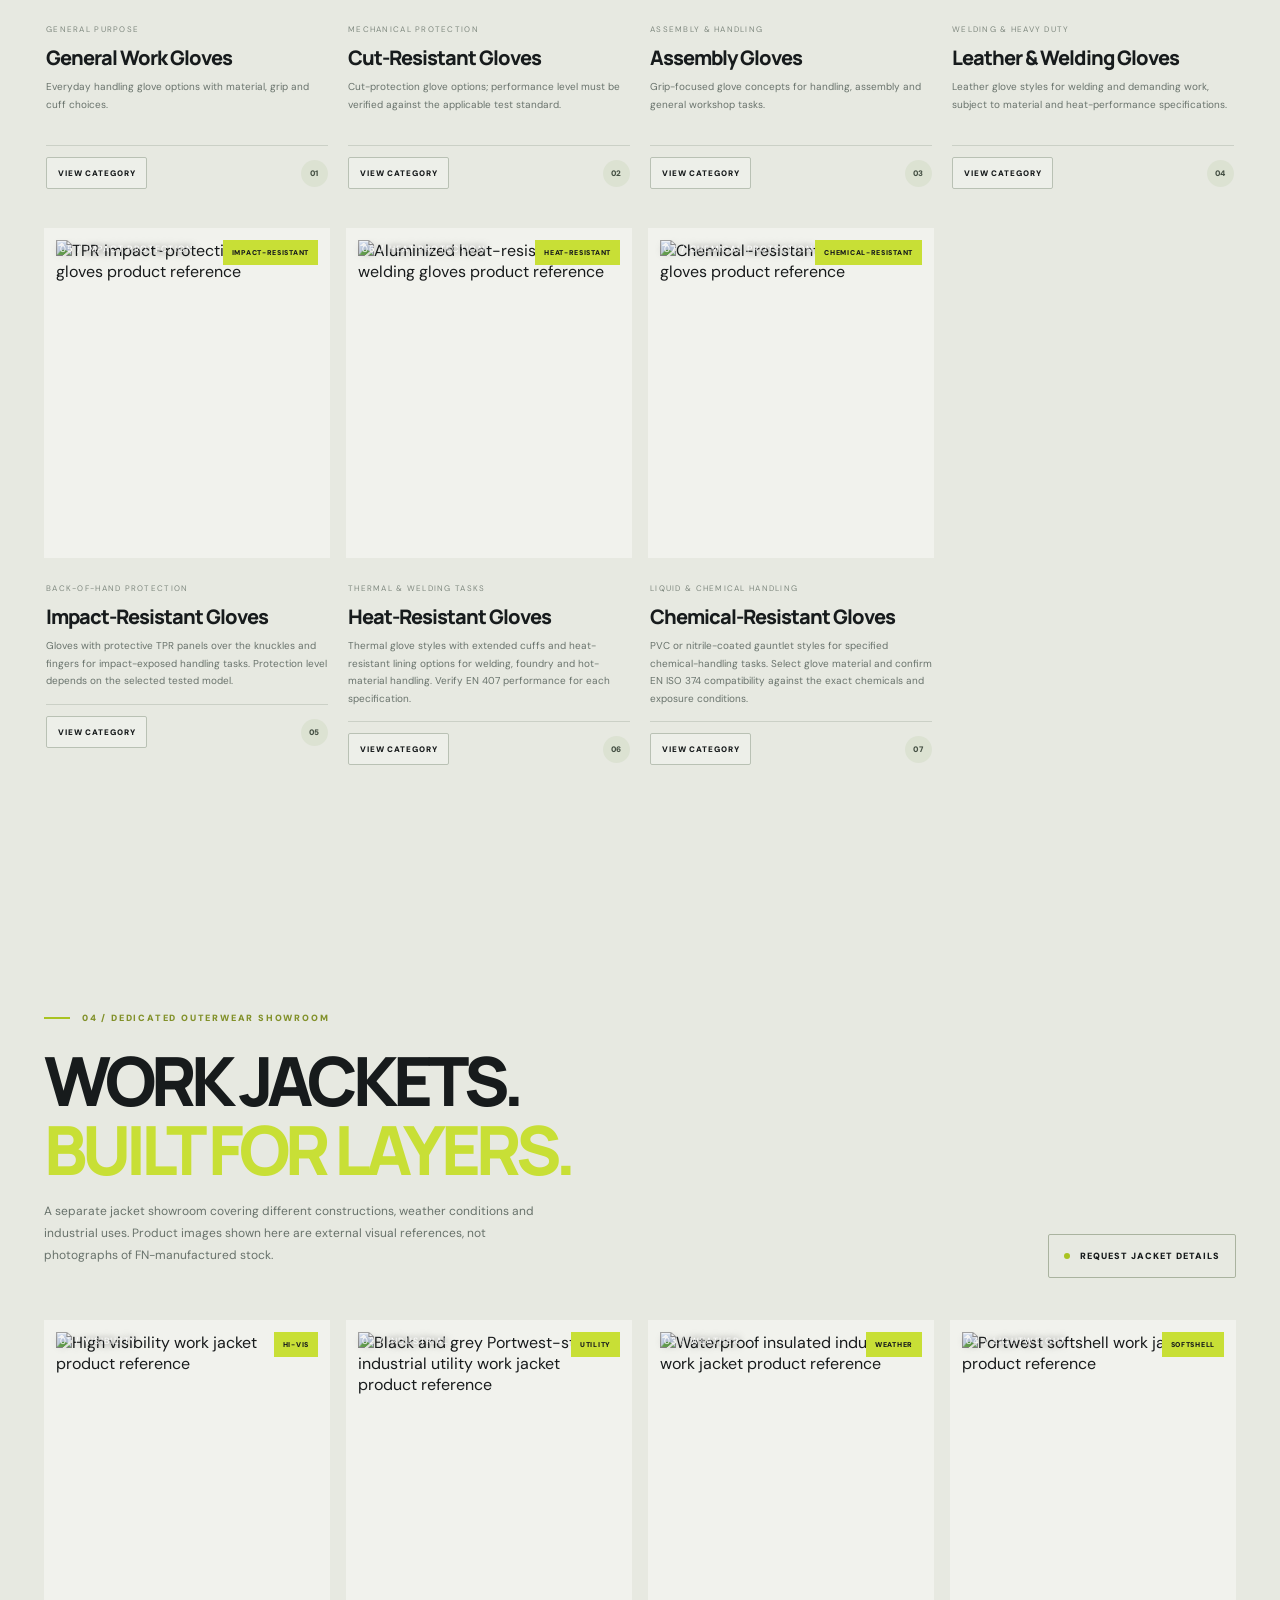
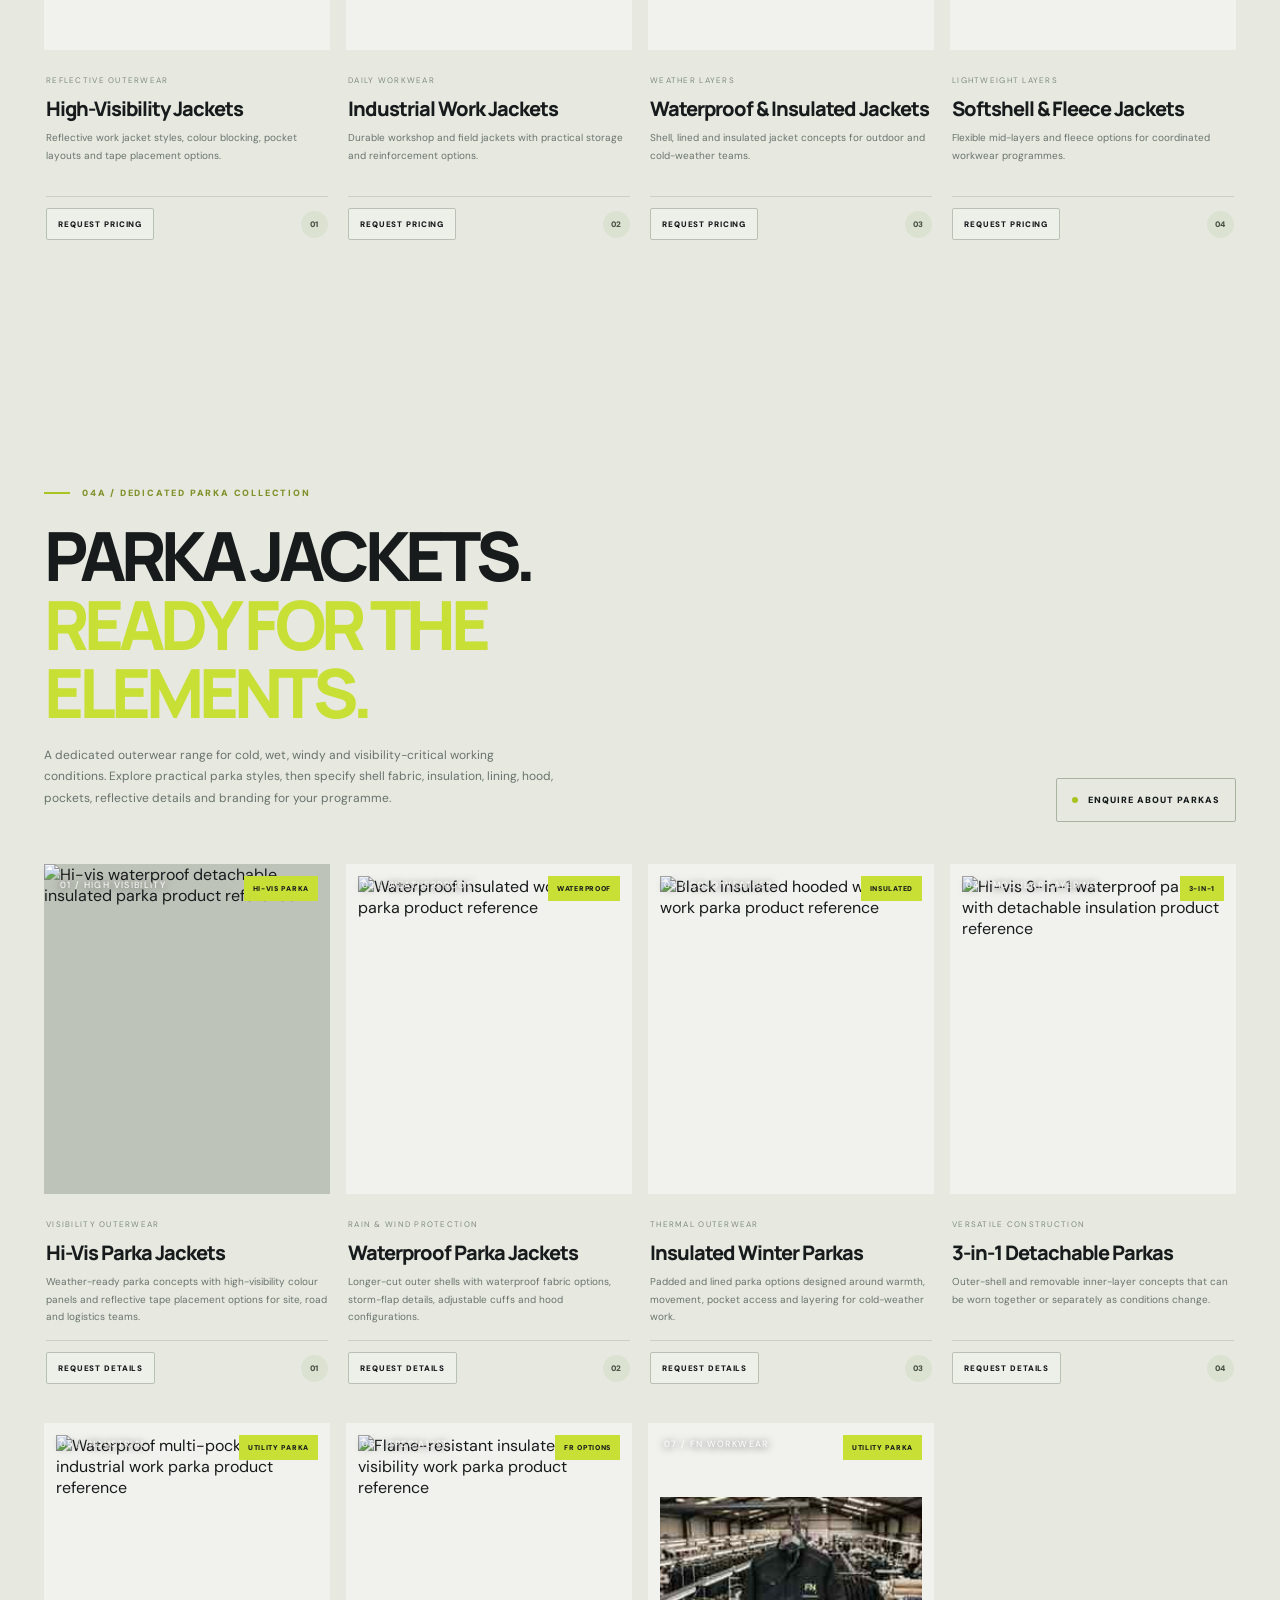
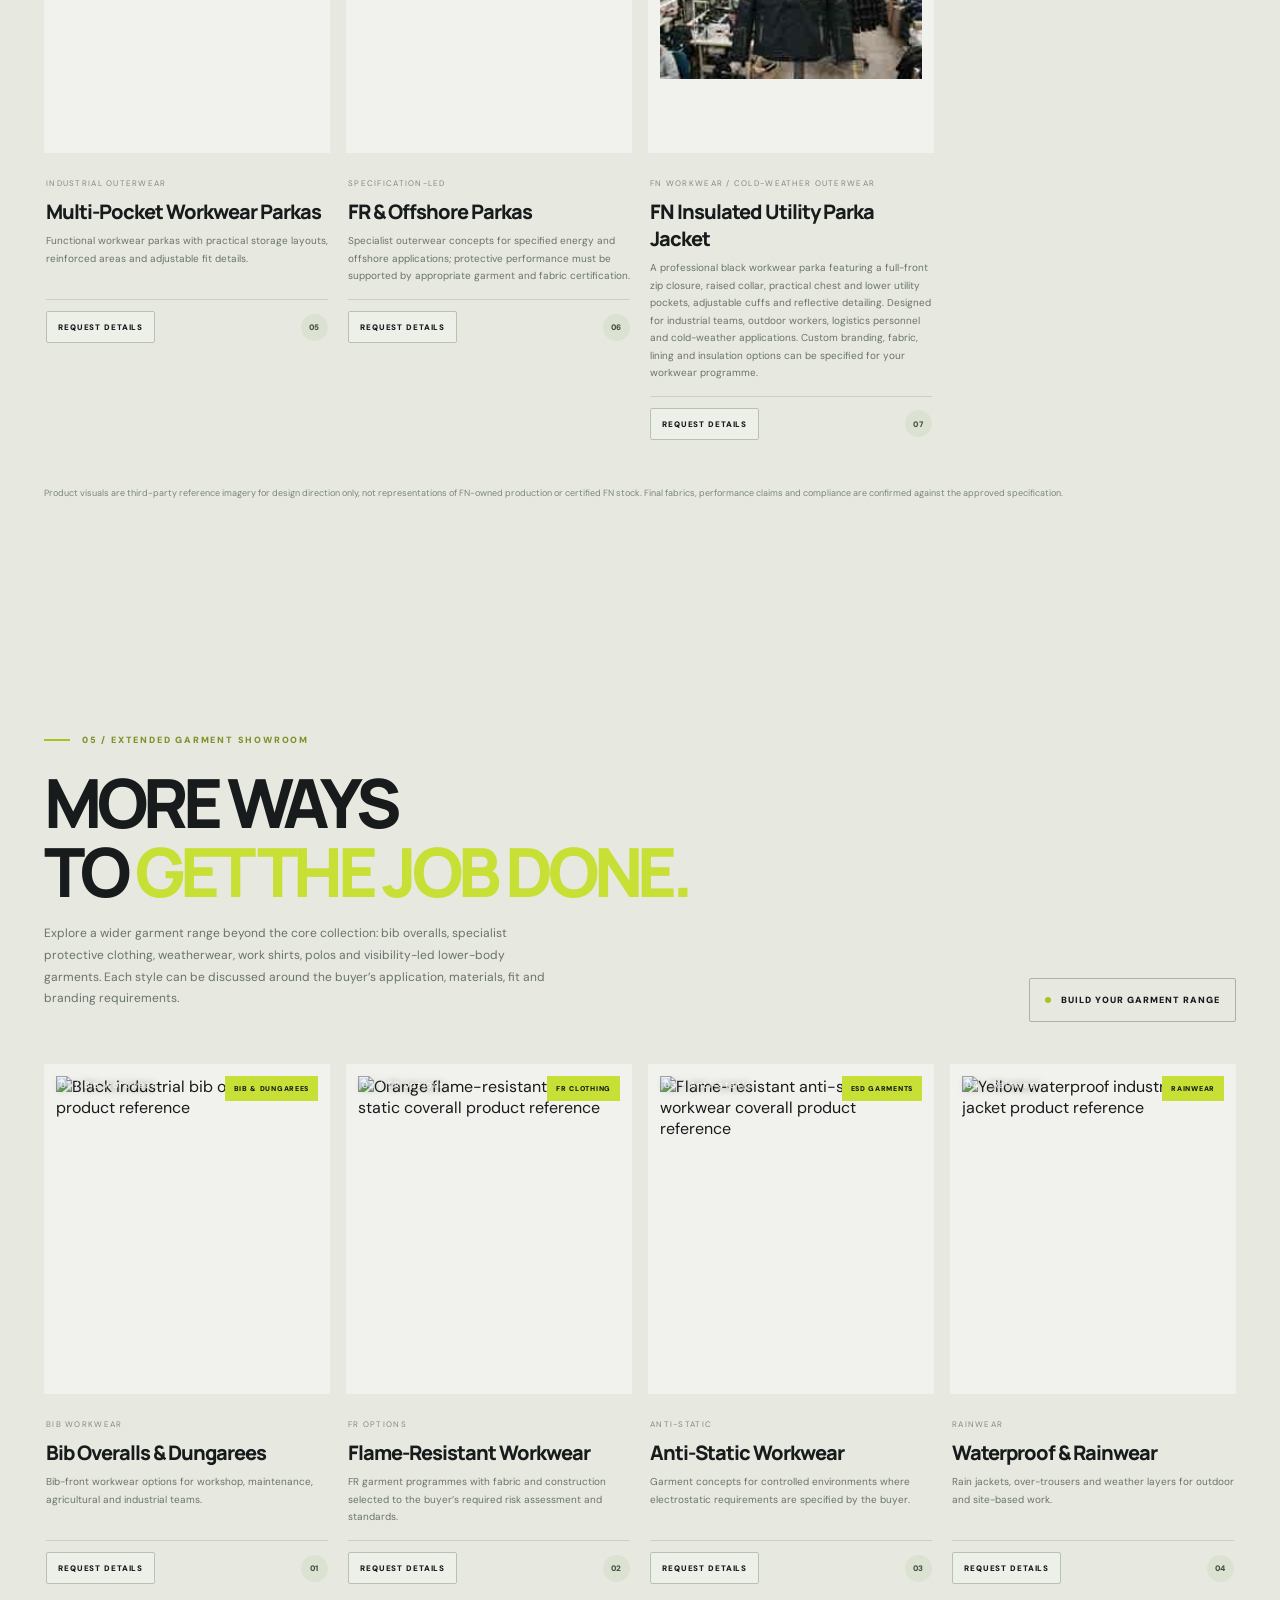
==== commit 9ff07977: "Enable premium motion system across FN website" ====
--- a/index.html
+++ b/index.html
@@ -477,6 +477,7 @@
 @media(max-width:760px){.fn-morph-showroom{margin:25px -6px 34px;padding:10px}.fn-morph-stage{grid-template-columns:1fr;min-height:0}.fn-morph-visual,.fn-morph-image-wrap{min-height:clamp(270px,76vw,390px)}.fn-morph-copy{min-height:270px;padding:28px 24px 30px}.fn-morph-copy:after{top:0;bottom:0;width:3px}.fn-morph-title{font-size:clamp(30px,8vw,42px);margin:12px 0}.fn-morph-description{font-size:12px}.fn-morph-controls{align-items:flex-start;flex-direction:column;gap:12px;padding:14px 5px 4px}.fn-morph-tabs{gap:6px}.fn-morph-tab{padding:9px 10px;font-size:7px}.fn-morph-progress{width:100%;flex-basis:2px}.fn-morph-hint{align-self:flex-end}.fn-morph-caption{margin-top:24px}}
 @media(prefers-reduced-motion:reduce){.fn-morph-image-wrap,.fn-morph-image,.fn-morph-cta,.fn-morph-tab{transition:none!important}.fn-morph-copy.is-entering{animation:none!important}}
 </style>
+<link rel="stylesheet" href="motion-enhancement.css">
 </head>
 <body>
 <div class="topline"><div class="wrap"><span><strong>SIALKOT, PAKISTAN</strong>  /  WORKWEAR & SAFETY APPAREL</span><span>ENGINEERED FOR WORK. DESIGNED FOR PROTECTION.</span></div></div>
@@ -1201,5 +1202,6 @@
 .fn-card-controls{display:flex;align-items:center;gap:14px}.fn-card-controls>button{min-height:36px;padding:0 12px;border:1px solid rgba(255,255,255,.35);background:transparent;color:#fff;font-size:8px;font-weight:900;letter-spacing:.12em;cursor:pointer;transition:background .2s,border-color .2s,color .2s}.fn-card-controls>button:hover,.fn-card-controls>button:focus-visible{background:var(--lime);border-color:var(--lime);color:var(--ink)}.fn-card-dots button{width:9px;height:9px;min-width:9px;padding:0;border:0;border-radius:10px;background:rgba(255,255,255,.3);cursor:pointer;transition:width .25s,background .25s}.fn-card-dots button.is-active{width:25px;background:var(--lime)}.fn-card-dots button:focus-visible{outline:2px solid var(--lime);outline-offset:4px}.fn-card-dots{display:flex;gap:7px;align-items:center}@media(max-width:700px){.fn-card-footer{flex-wrap:wrap}.fn-card-instruction{width:100%}.fn-card-controls{width:100%;justify-content:space-between;gap:8px}.fn-card-controls>button{min-height:40px;padding:0 10px}.fn-card-dots{gap:6px}}
 @media(prefers-reduced-motion:reduce){.fn-card-controls>button,.fn-card-dots button{transition:none!important}}
 </style>
+<script src="motion-enhancement.js" defer></script>
 </body></html>
 
--- a/motion-enhancement.css
+++ b/motion-enhancement.css
@@ -0,0 +1,63 @@
+/* FN motion system — brand-preserving 3D depth and card flips */
+:root{--fn-motion-ease:cubic-bezier(.2,.75,.25,1)}
+html{scroll-behavior:smooth}
+section[id]{scroll-margin-top:100px}
+.fn-motion-card{perspective:1200px;transform-style:preserve-3d;transition:transform .42s var(--fn-motion-ease),filter .42s var(--fn-motion-ease);will-change:transform}
+.fn-motion-inner{position:relative;display:block;width:100%;height:100%;min-height:inherit;transform-style:preserve-3d;transition:transform .78s var(--fn-motion-ease)}
+.fn-motion-face{position:relative;backface-visibility:hidden;-webkit-backface-visibility:hidden;transform-style:preserve-3d}
+.fn-motion-front{width:100%;height:100%;min-height:inherit}
+.fn-motion-back{position:absolute;inset:0;display:flex;flex-direction:column;justify-content:center;align-items:flex-start;gap:14px;padding:clamp(20px,3vw,34px);background:linear-gradient(145deg,#202829,#101617);color:#f8f8f1;transform:rotateY(180deg);border:1px solid rgba(200,223,54,.45);overflow:hidden}
+.fn-motion-back:after{content:"FN";position:absolute;right:-12px;bottom:-62px;font:900 clamp(100px,18vw,190px)/1 Manrope,sans-serif;letter-spacing:-.12em;color:rgba(200,223,54,.08);pointer-events:none}
+.fn-motion-back>*{position:relative;z-index:1}
+.fn-motion-back small{font-size:8px;font-weight:900;letter-spacing:.18em;text-transform:uppercase;color:var(--lime)}
+.fn-motion-back h3{font:900 clamp(21px,2.4vw,30px)/1.05 Manrope,sans-serif;letter-spacing:-.055em;margin:0}
+.fn-motion-back p{font-size:11px;line-height:1.8;color:#c5cec5;margin:0;max-width:34em}
+.fn-motion-back .fn-motion-action{display:inline-flex;align-items:center;gap:10px;margin-top:7px;padding:11px 14px;background:var(--lime);color:var(--ink);font-size:8px;font-weight:900;letter-spacing:.12em;text-transform:uppercase}
+.fn-motion-card.is-flipped .fn-motion-inner{transform:rotateY(180deg)}
+@media(hover:hover) and (pointer:fine){
+ .fn-motion-card:hover{transform:translateY(-5px) rotateX(var(--fn-tilt-x,0deg)) rotateY(var(--fn-tilt-y,0deg))}
+ .product-card:hover .fn-motion-inner,.industry-card:hover .fn-motion-inner,.process:hover .fn-motion-inner{transform:rotateY(180deg)}
+ .fn-motion-card:hover .fn-motion-back{box-shadow:inset 0 0 0 1px rgba(200,223,54,.08)}
+}
+.product-card.fn-motion-card{display:block;min-height:330px}
+.product-card .fn-motion-inner{min-height:100%}
+.product-card .fn-motion-front{height:100%}
+.product-card .fn-motion-back{min-height:100%}
+.industry-card.fn-motion-card{display:block;min-height:340px}
+.industry-card .fn-motion-front{position:relative;min-height:340px}
+.industry-card .fn-motion-back{min-height:340px}
+.process.fn-motion-card{min-height:205px}
+.process .fn-motion-front{min-height:205px;padding:26px 23px 20px 0}
+.process .fn-motion-back{min-height:205px}
+.fn-motion-card:focus-visible{outline:2px solid var(--lime2);outline-offset:4px}
+.fn-motion-card img{transform:translateZ(0);backface-visibility:hidden}
+.fn-motion-card .product-image{overflow:hidden}
+.fn-motion-card .industry-content{z-index:2}
+.fn-motion-hint{display:inline-flex;align-items:center;gap:7px;font-size:7px;font-weight:900;letter-spacing:.14em;text-transform:uppercase;color:var(--lime);opacity:.85}
+.fn-motion-hint:before{content:"↻";font-size:13px}
+.fn-motion-reveal{opacity:0;transform:translate3d(0,28px,0);transition:opacity .75s var(--fn-motion-ease),transform .85s var(--fn-motion-ease)}
+.fn-motion-reveal.fn-motion-visible{opacity:1;transform:translate3d(0,0,0)}
+.hero-media img{transform-origin:center center;will-change:transform}
+.hero:after{transition:opacity .7s var(--fn-motion-ease)}
+.feature-image,.fn-motion-scene,.fn-morph-stage,.fn-card-deck{transform-style:preserve-3d}
+.feature-image img{transition:transform 1.1s var(--fn-motion-ease),filter .7s var(--fn-motion-ease)}
+.feature-image:hover img{transform:scale(1.045) translate3d(0,-3px,0);filter:saturate(.9)}
+.product-image img,.industry-card img{backface-visibility:hidden}
+.btn,.text-link,.navlinks a,.mobile-menu a{transition:transform .35s var(--fn-motion-ease),color .3s,background .3s,border-color .3s}
+.btn:hover{transform:translate3d(0,-3px,0)}
+@media(max-width:720px){
+ .product-card.fn-motion-card{min-height:250px}
+ .industry-card.fn-motion-card,.industry-card .fn-motion-front,.industry-card .fn-motion-back{min-height:275px}
+ .process.fn-motion-card,.process .fn-motion-front,.process .fn-motion-back{min-height:175px}
+ .fn-motion-back{padding:16px;gap:10px}
+ .fn-motion-back h3{font-size:18px}
+ .fn-motion-back p{font-size:9px}
+}
+@media(max-width:390px){.product-card.fn-motion-card{min-height:215px}.industry-card.fn-motion-card,.industry-card .fn-motion-front,.industry-card .fn-motion-back{min-height:250px}}
+@media(prefers-reduced-motion:reduce){
+ html{scroll-behavior:auto}
+ .fn-motion-card,.fn-motion-inner,.fn-motion-face,.fn-motion-reveal,.feature-image img,.btn,.text-link,.navlinks a,.mobile-menu a{transition:none!important;animation:none!important}
+ .fn-motion-reveal{opacity:1;transform:none}
+ .fn-motion-card:hover,.fn-motion-card.is-flipped{transform:none}
+ .fn-motion-card:hover .fn-motion-inner{transform:none}
+}
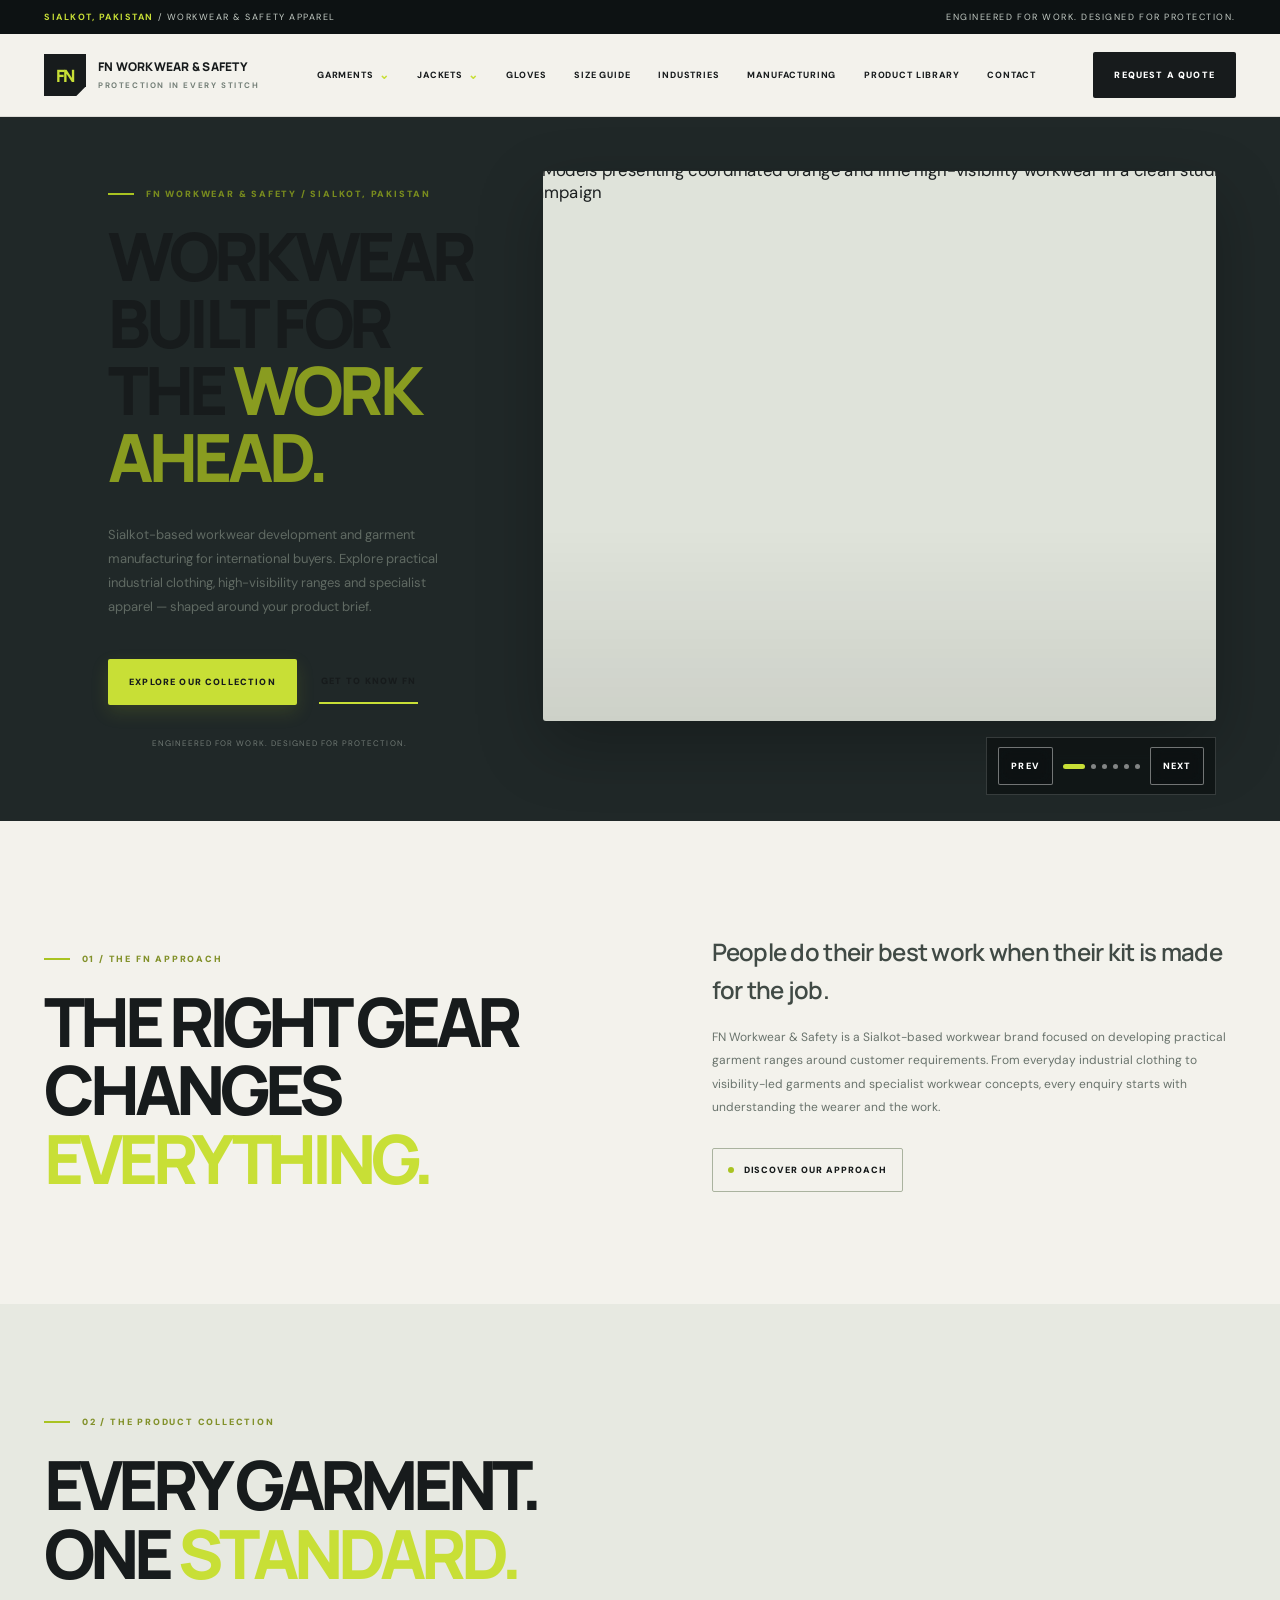
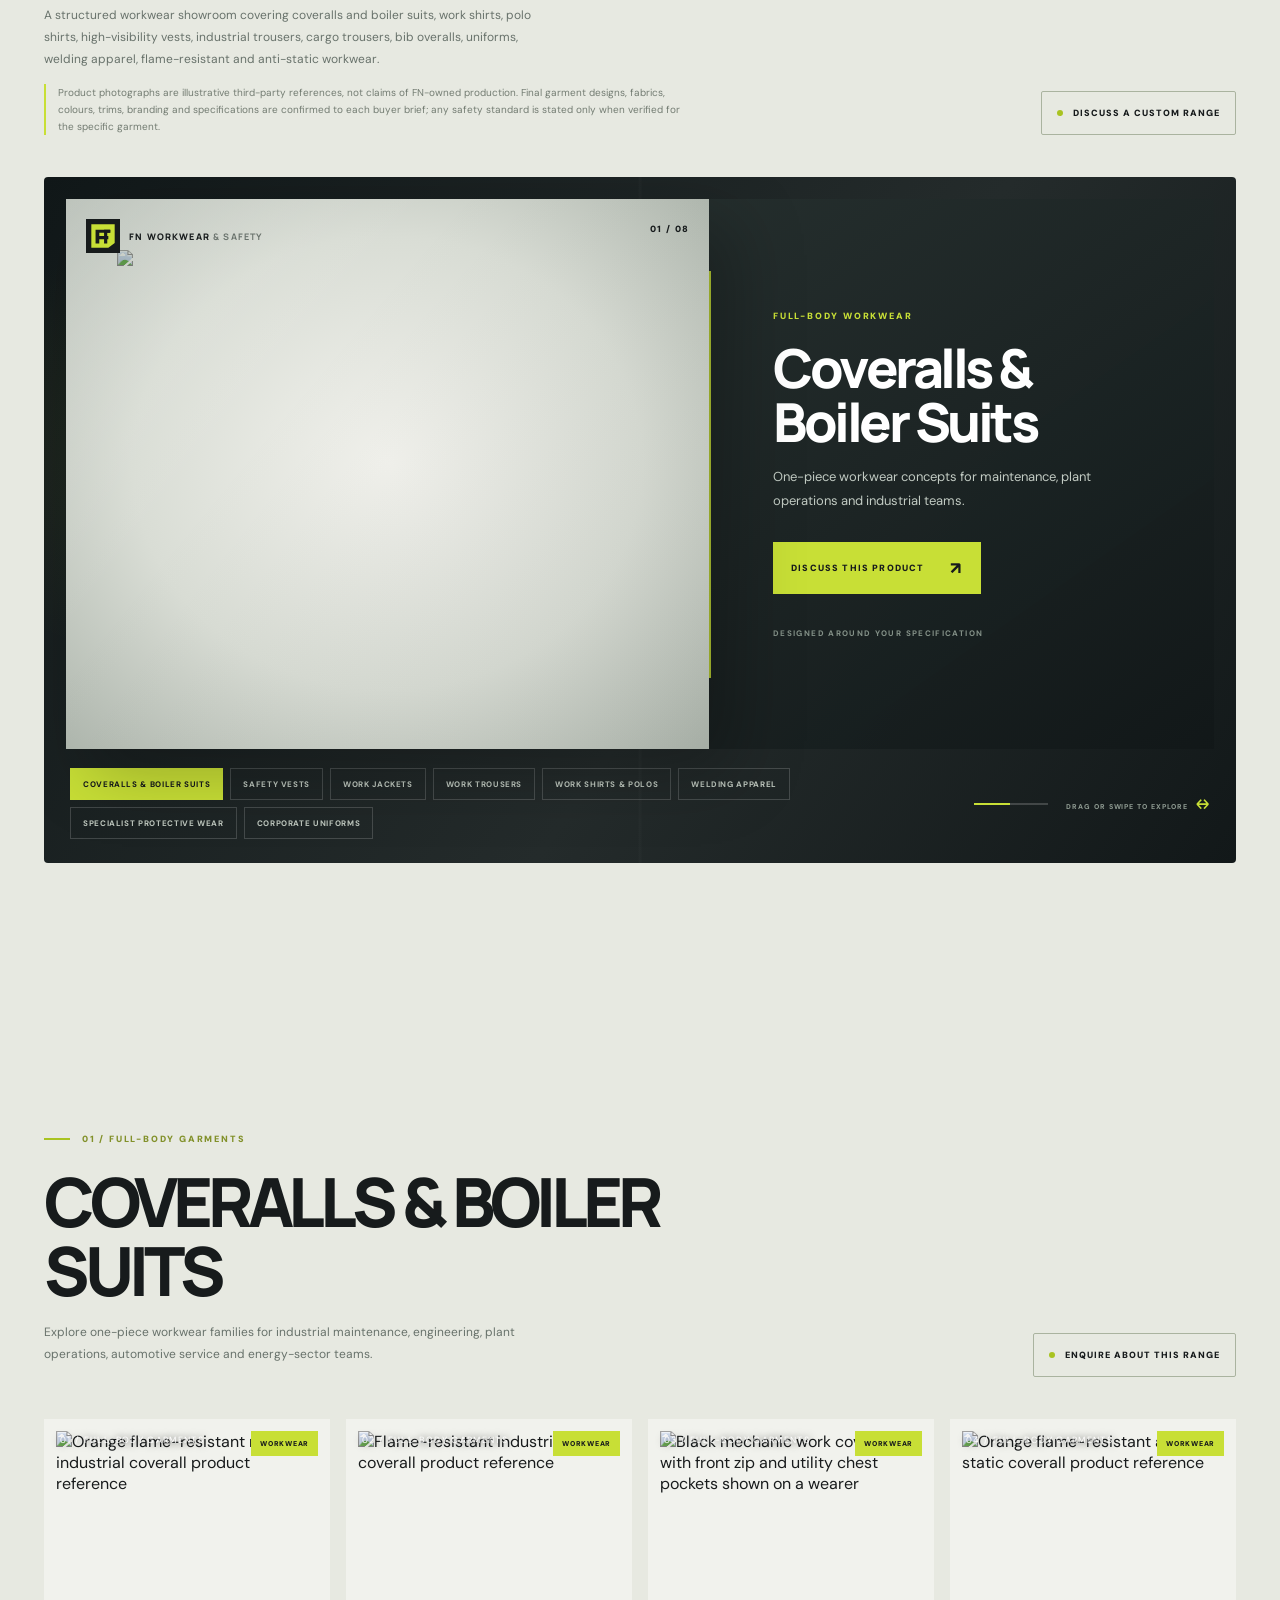
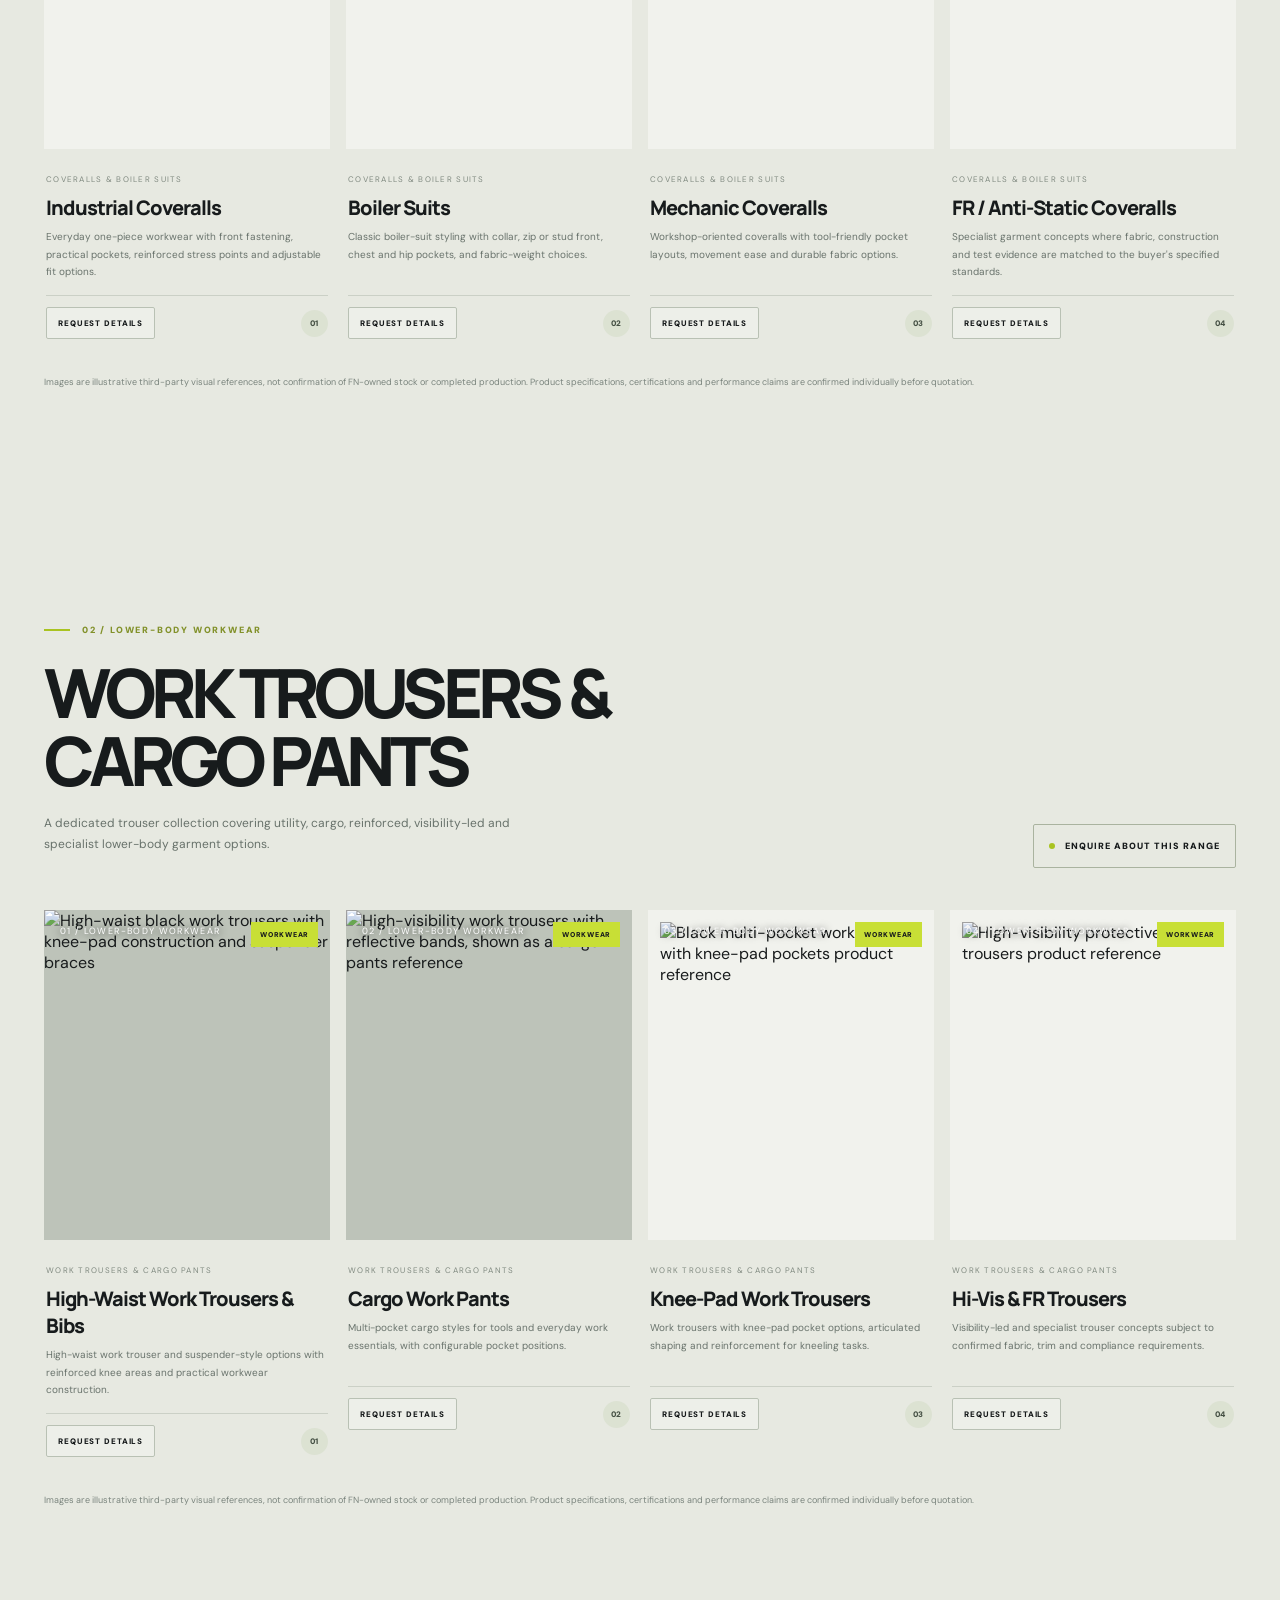
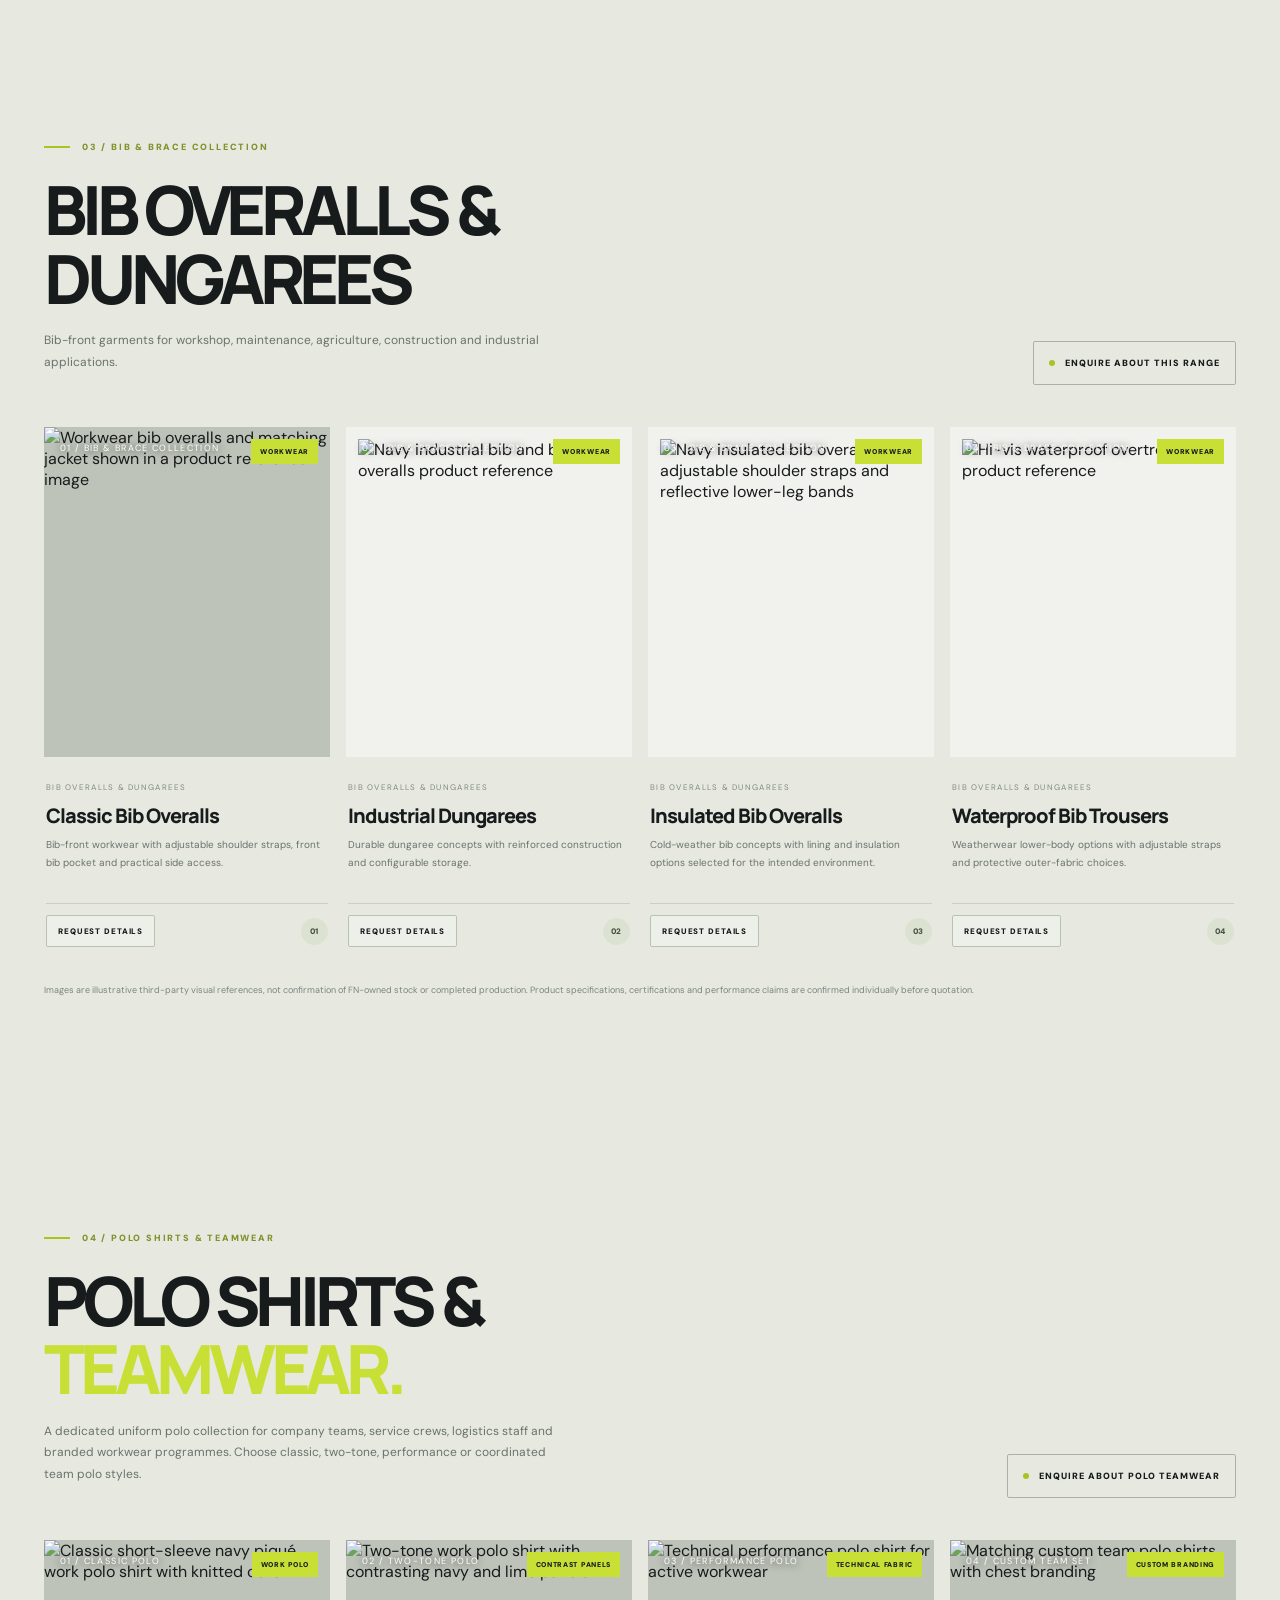
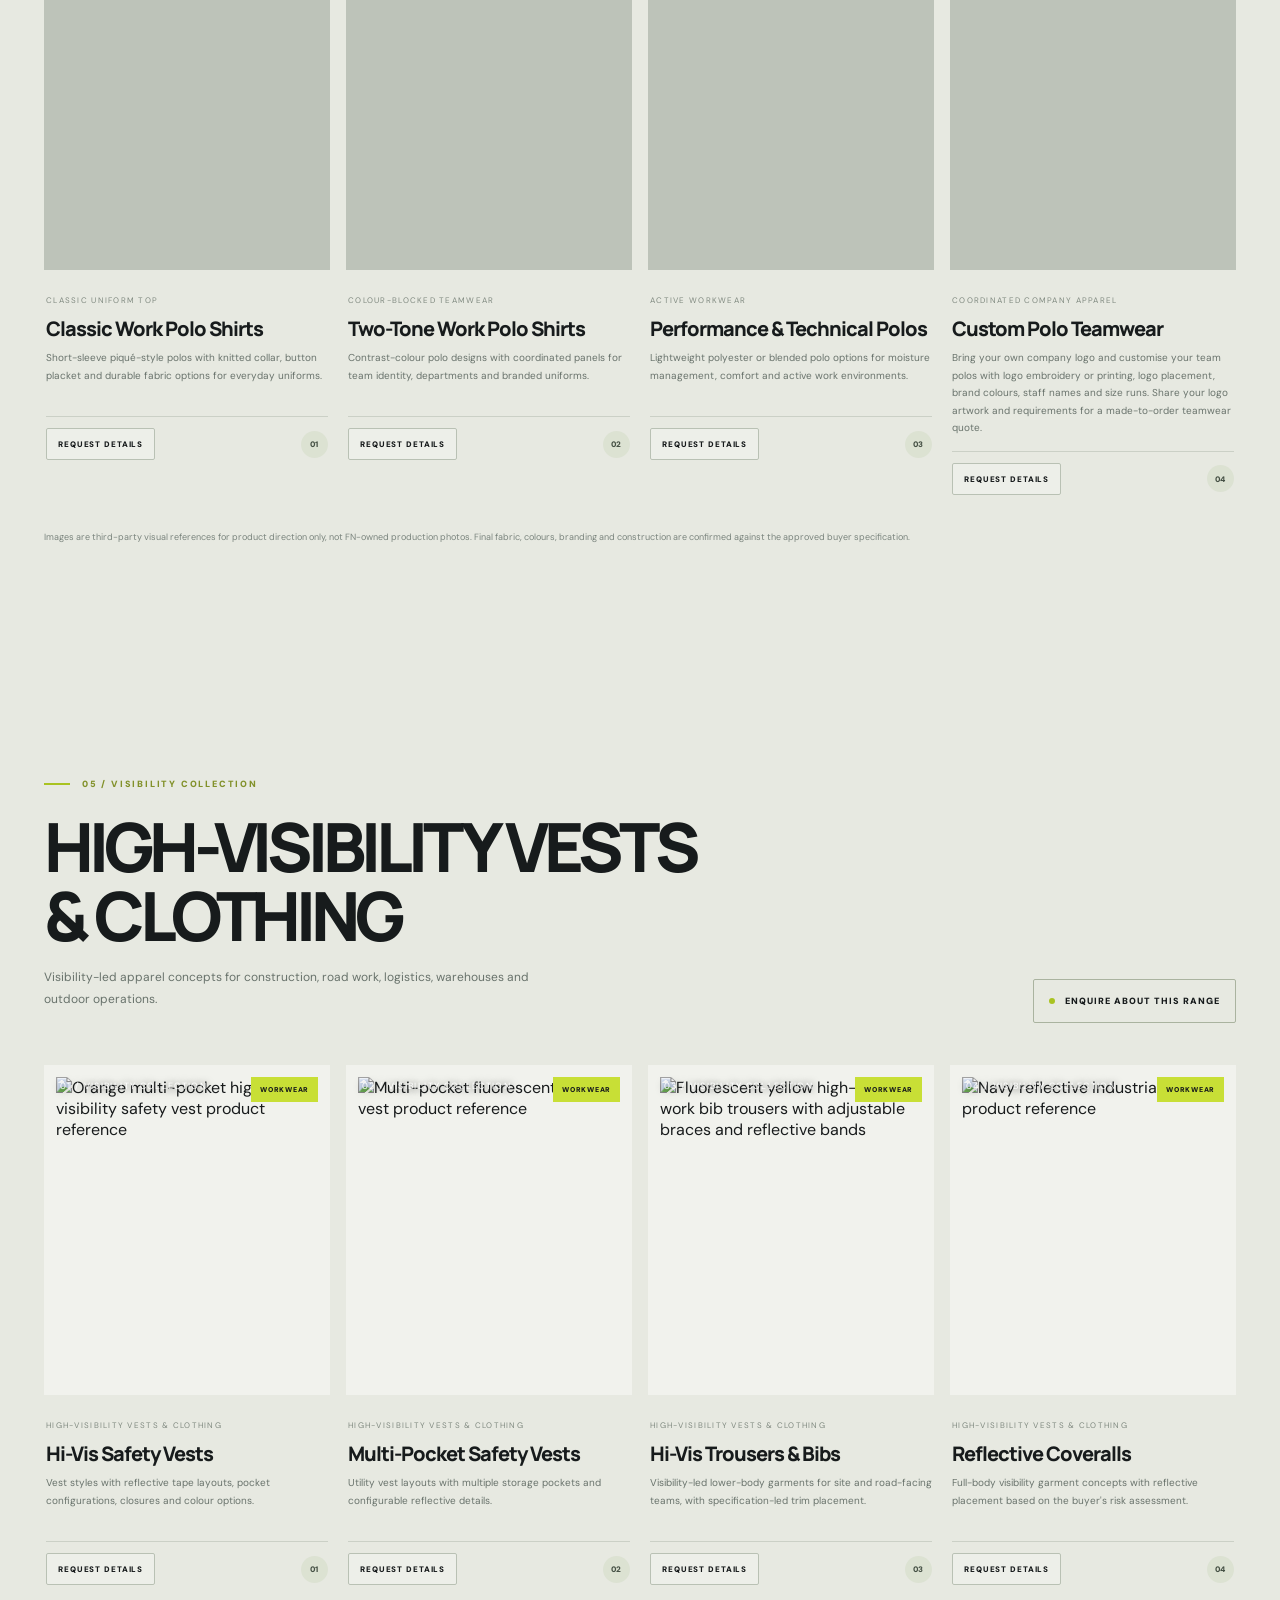
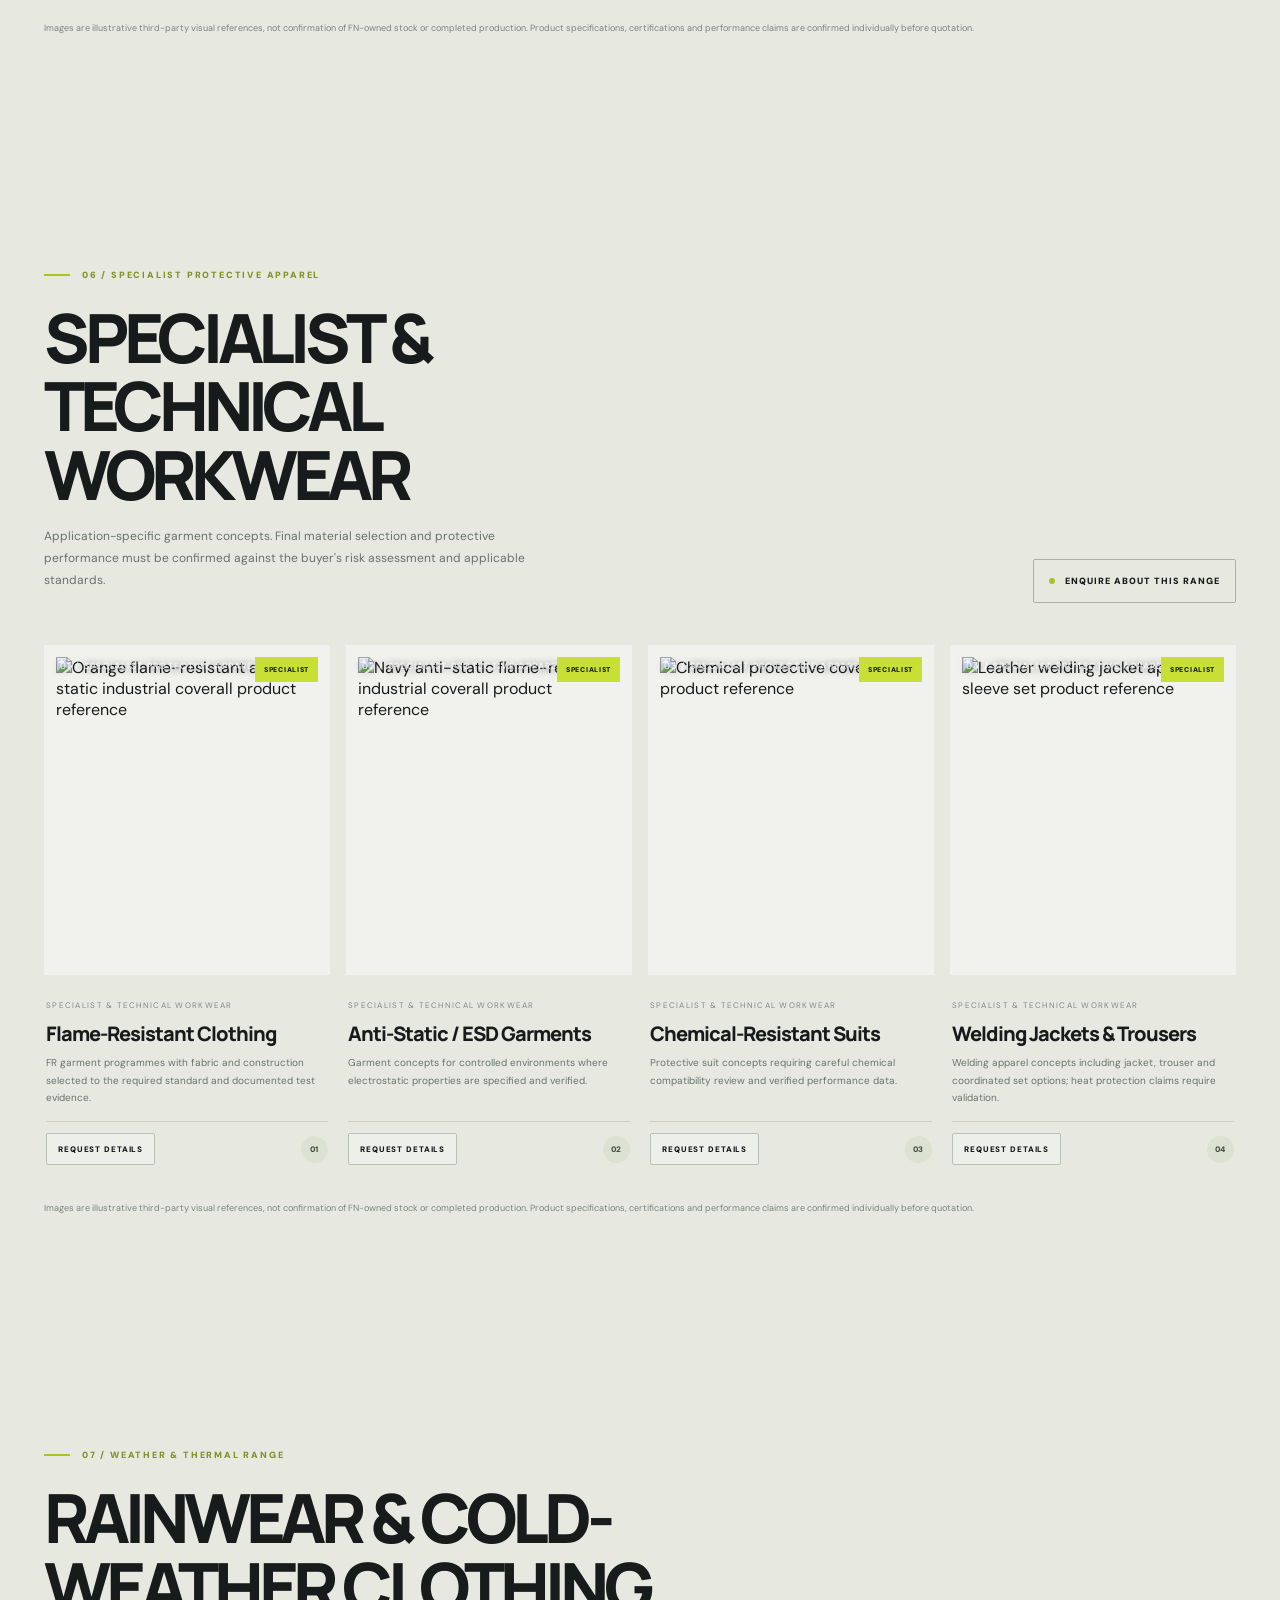
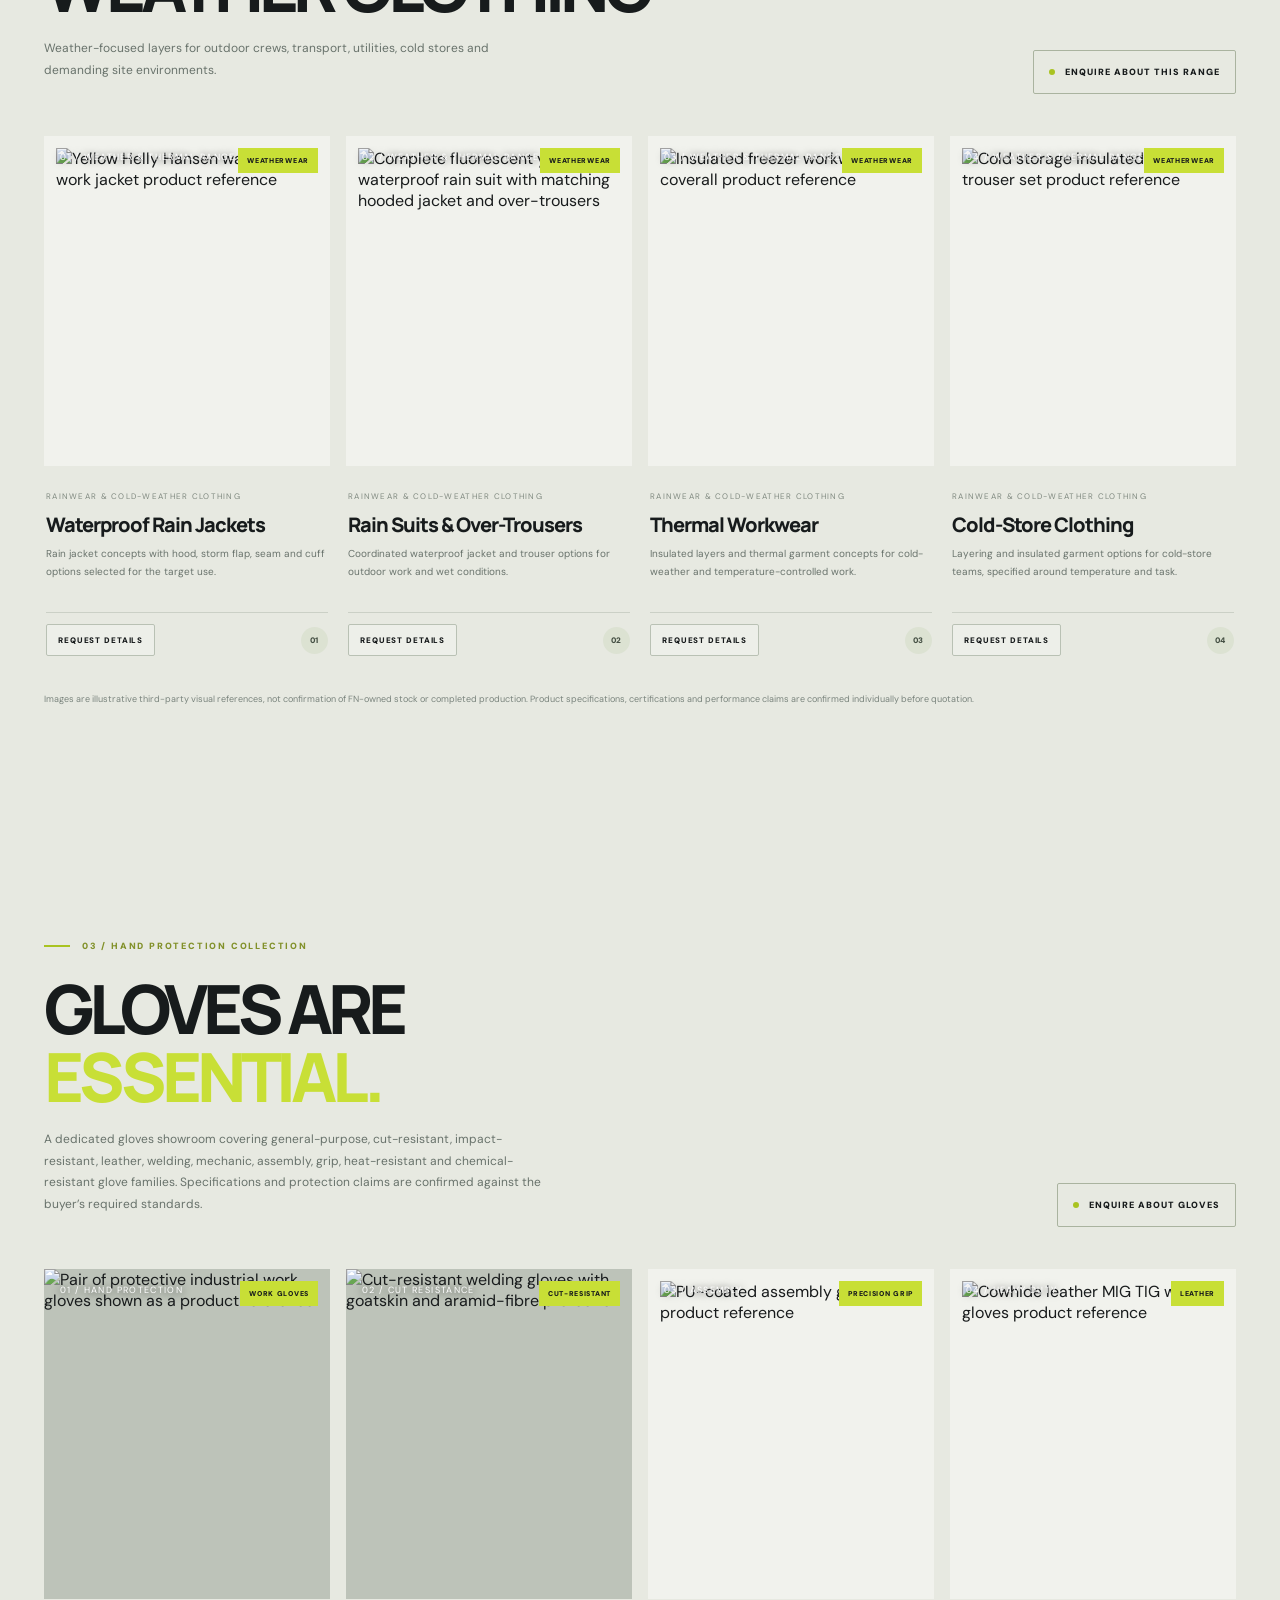
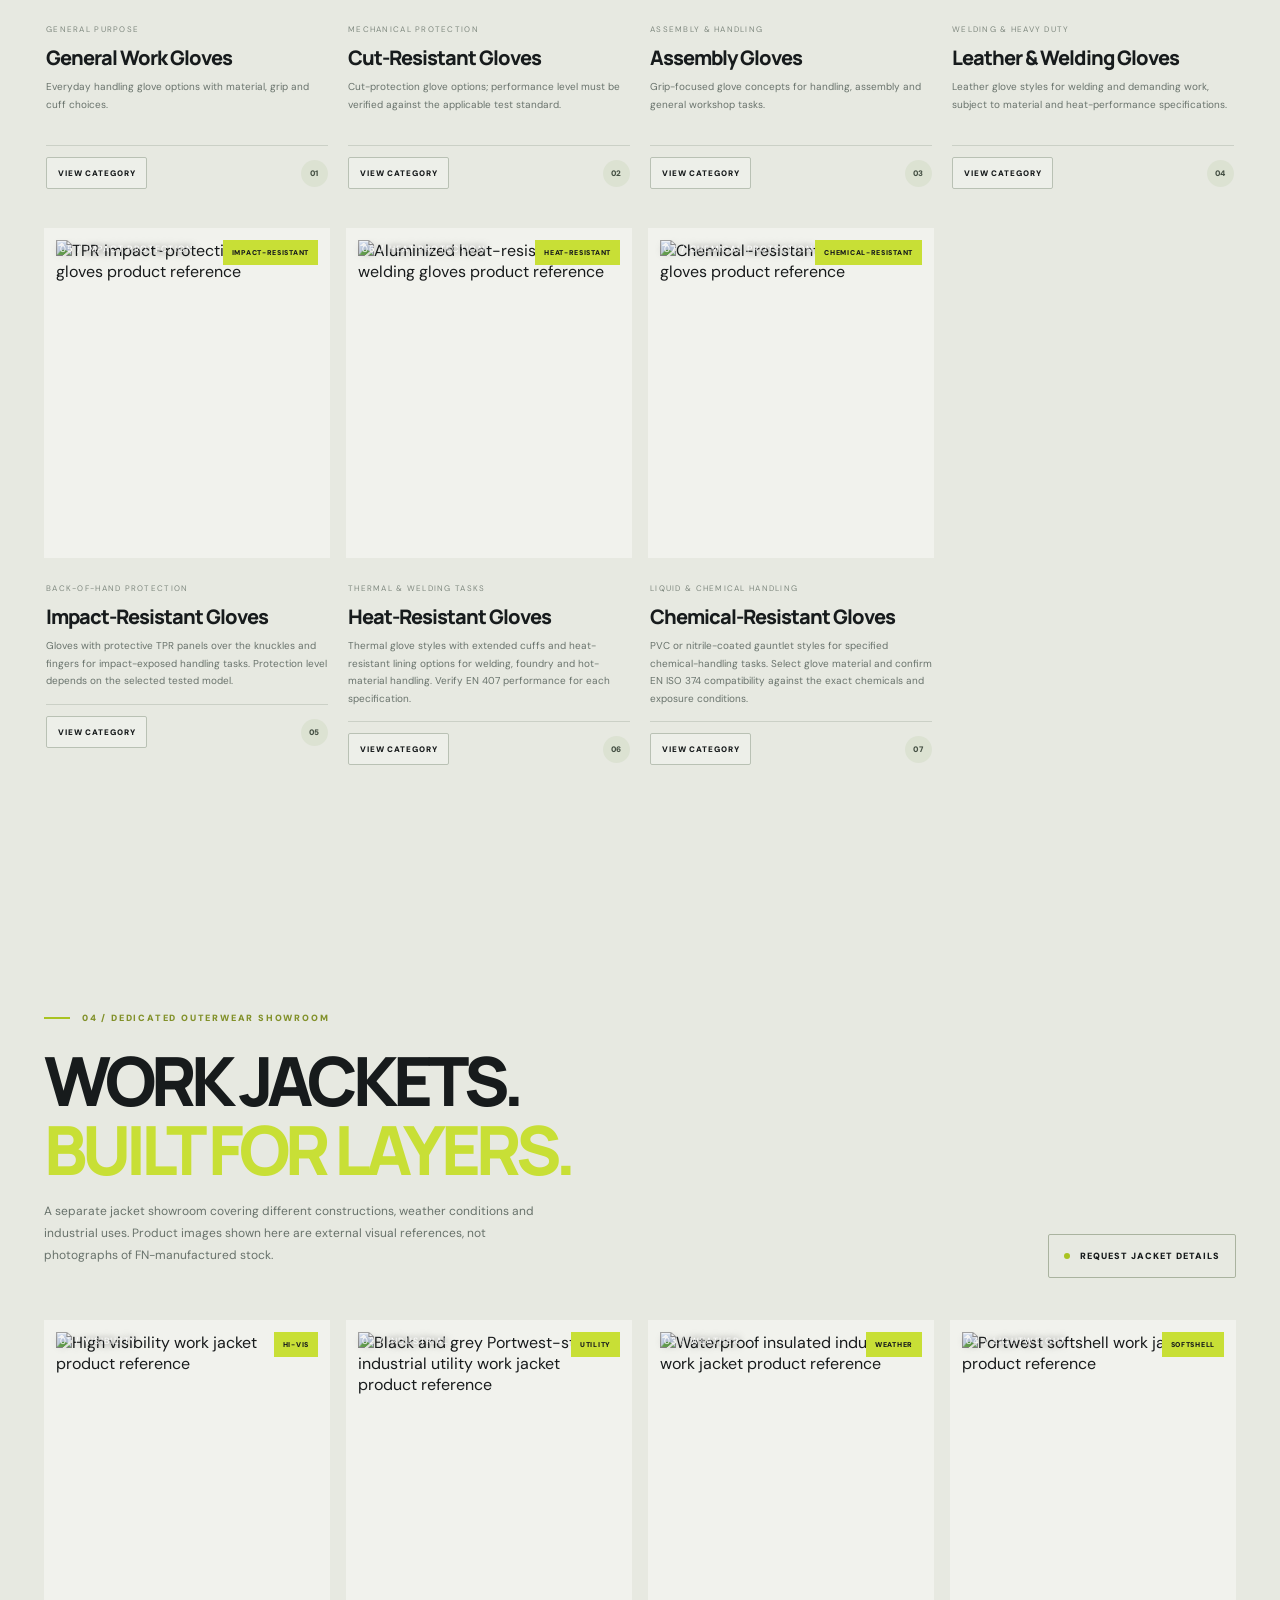
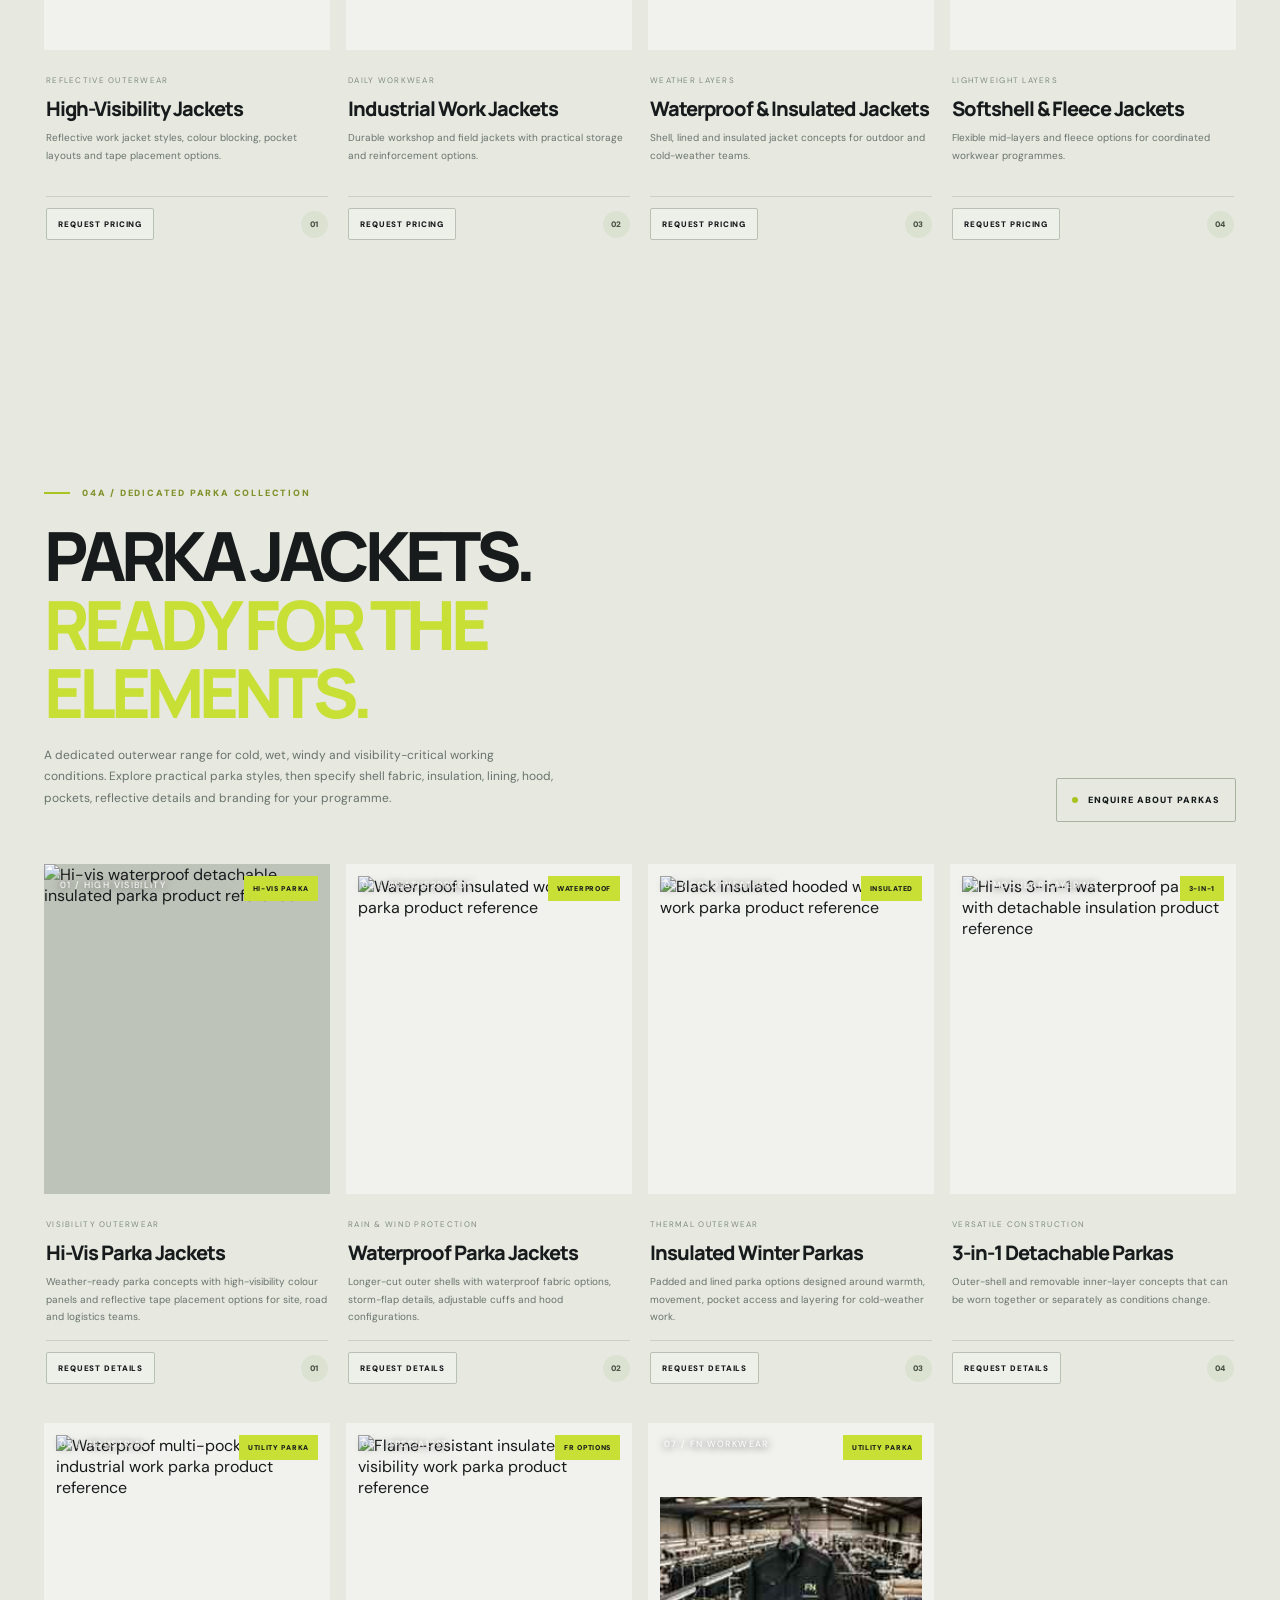
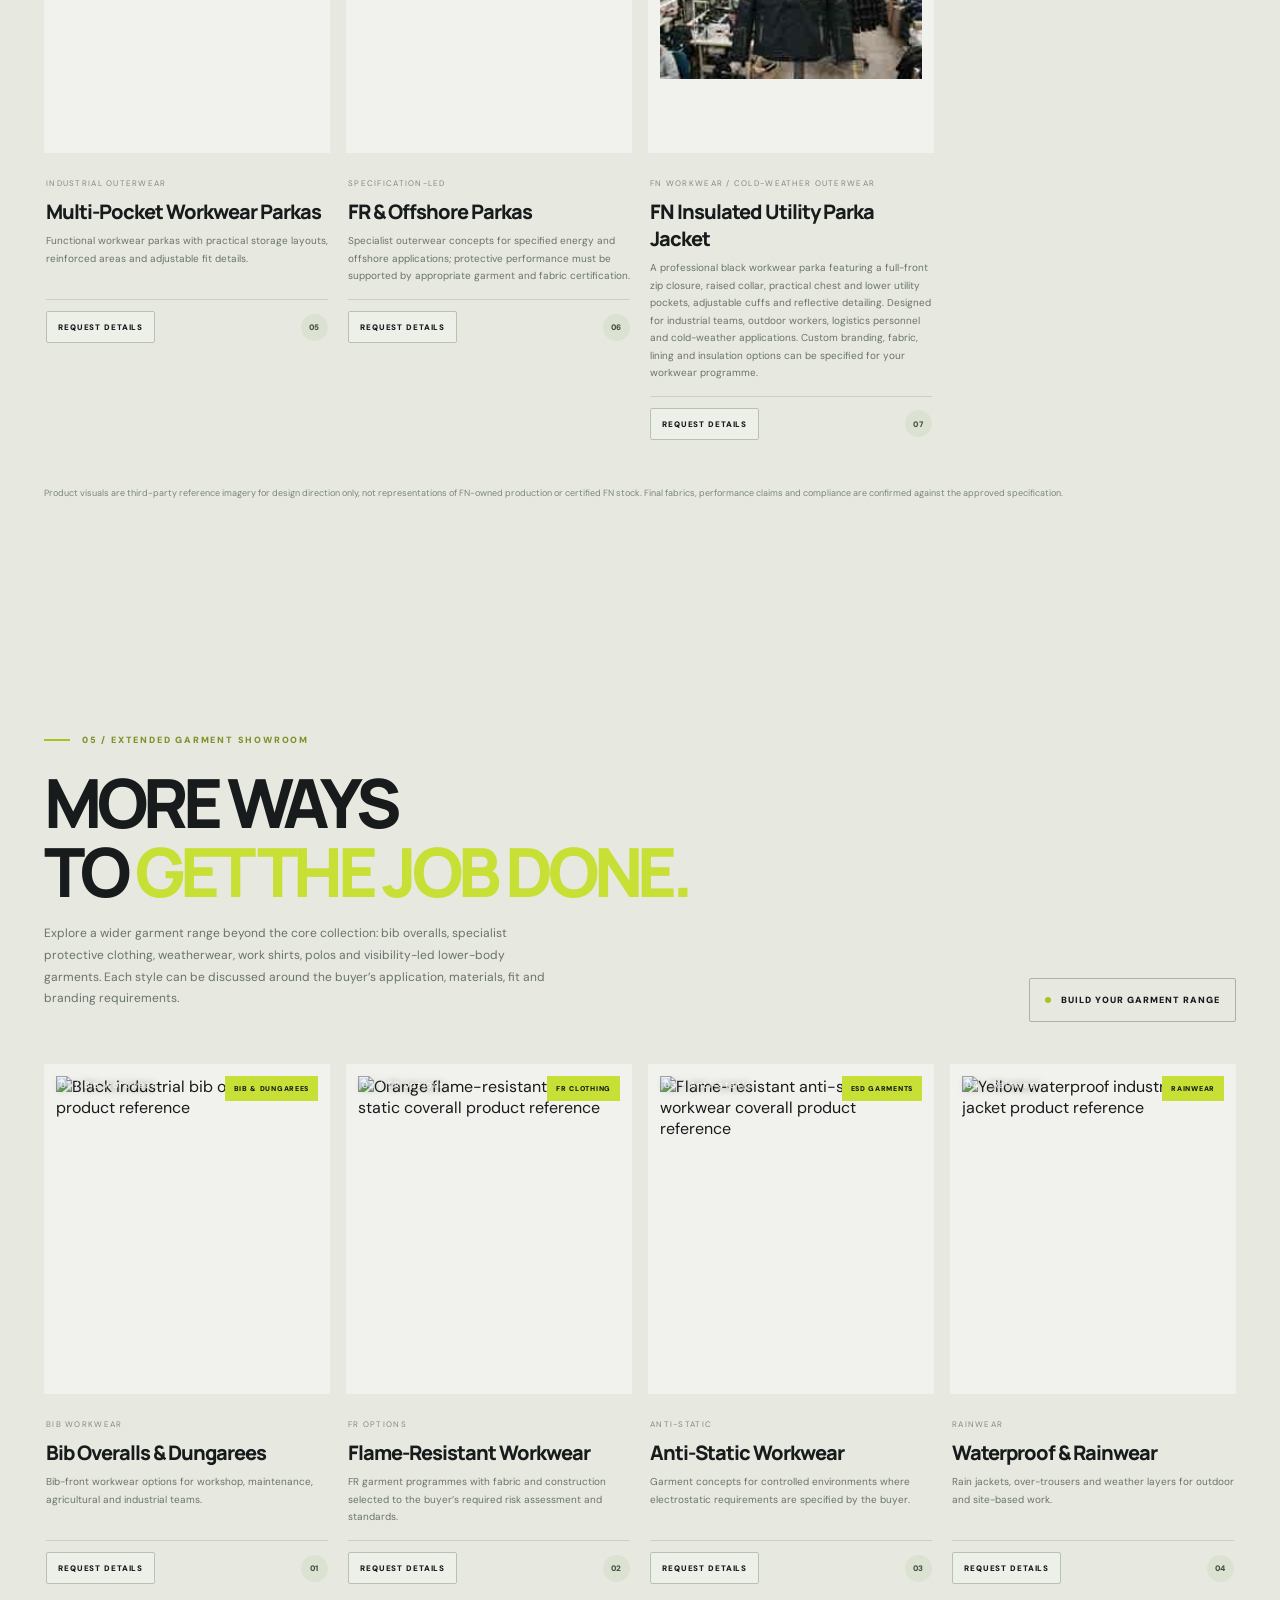
==== commit b0891832: "Link online product image library from website navigation" ====
--- a/index.html
+++ b/index.html
@@ -486,9 +486,9 @@
 <nav class="navlinks" aria-label="Main navigation">
 <div class="nav-dropdown"><a href="#products" class="nav-trigger" aria-haspopup="true" aria-expanded="false">Garments <span>⌄</span></a><div class="nav-dropdown-menu"><a href="#coveralls">Coveralls & boiler suits</a><a href="#trousers">Work trousers & cargo pants</a><a href="#bib-overalls">Bib overalls & dungarees</a><a href="#shirts">Work shirts & polos</a><a href="#hi-vis">Safety vests & hi-vis clothing</a><a href="#specialist-garments">FR, anti-static & specialist wear</a><a href="#rainwear">Rainwear & thermal wear</a><a href="#jackets">All work jackets</a></div></div>
 <div class="nav-dropdown"><a href="#jackets" class="nav-trigger" aria-haspopup="true" aria-expanded="false">Jackets <span>⌄</span></a><div class="nav-dropdown-menu"><a href="#jackets">Industrial work jackets</a><a href="#parka-jackets">Parka jackets</a><a href="#parka-jackets">Waterproof parkas</a><a href="#parka-jackets">Hi-vis parkas</a><a href="#parka-jackets">Insulated winter parkas</a><a href="#parka-jackets">Softshell & fleece</a></div></div>
-<a href="#gloves">Gloves</a><a href="#size-guide">Size guide</a><a href="#industries">Industries</a><a href="#approach">Manufacturing</a><a href="#contact">Contact</a></nav>
+<a href="#gloves">Gloves</a><a href="#size-guide">Size guide</a><a href="#industries">Industries</a><a href="#approach">Manufacturing</a><a href="product-library.html">Product library</a><a href="#contact">Contact</a></nav>
 <a class="btn btn-dark" href="#contact">Request a quote</a><button class="menu" id="menuBtn" aria-label="Open menu" aria-expanded="false">☰</button>
-<nav class="mobile-menu" id="mobileMenu" aria-label="Mobile navigation"><div class="mobile-menu-group"><strong>GARMENTS</strong><a href="#coveralls">Coveralls & boiler suits</a><a href="#trousers">Work trousers & cargo pants</a><a href="#bib-overalls">Bib overalls & dungarees</a><a href="#shirts">Work shirts & polos</a><a href="#hi-vis">Safety vests & hi-vis clothing</a><a href="#specialist-garments">FR, anti-static & specialist wear</a><a href="#rainwear">Rainwear & thermal wear</a></div><div class="mobile-menu-group"><strong>JACKETS & PROTECTION</strong><a href="#jackets">Industrial work jackets</a><a href="#parka-jackets">Parka jackets & winter parkas</a><a href="#parka-jackets">Waterproof & hi-vis parkas</a><a href="#gloves">Gloves</a></div><div class="mobile-menu-group mobile-menu-secondary"><strong>EXPLORE FN</strong><a href="#size-guide">International size guide</a><a href="#industries">Industries</a><a href="#approach">Manufacturing</a><a href="#contact">Contact</a></div></nav>
+<nav class="mobile-menu" id="mobileMenu" aria-label="Mobile navigation"><div class="mobile-menu-group"><strong>GARMENTS</strong><a href="#coveralls">Coveralls & boiler suits</a><a href="#trousers">Work trousers & cargo pants</a><a href="#bib-overalls">Bib overalls & dungarees</a><a href="#shirts">Work shirts & polos</a><a href="#hi-vis">Safety vests & hi-vis clothing</a><a href="#specialist-garments">FR, anti-static & specialist wear</a><a href="#rainwear">Rainwear & thermal wear</a></div><div class="mobile-menu-group"><strong>JACKETS & PROTECTION</strong><a href="#jackets">Industrial work jackets</a><a href="#parka-jackets">Parka jackets & winter parkas</a><a href="#parka-jackets">Waterproof & hi-vis parkas</a><a href="#gloves">Gloves</a></div><div class="mobile-menu-group mobile-menu-secondary"><strong>EXPLORE FN</strong><a href="#size-guide">International size guide</a><a href="#industries">Industries</a><a href="#approach">Manufacturing</a><a href="product-library.html">Product image library</a><a href="#contact">Contact</a></div></nav>
 </div></header>
 <main>
 <section class="hero" id="home"><div class="hero-media" id="heroCarousel" aria-label="FN Workwear campaign photography">
@@ -742,7 +742,7 @@
 <p id="formStatus" aria-live="polite" class="form-note"></p>
 </form></div></section>
 </main>
-<footer class="footer"><div class="wrap"><div class="footer-top"><a class="brand" href="#home"><span class="brand-mark">FN</span><span class="brand-name">FN WORKWEAR & SAFETY<small>PROTECTION IN EVERY STITCH</small></span></a><p class="footer-strap">ENGINEERED FOR WORK.<br>DESIGNED FOR <span style="color:var(--lime)">PROTECTION.</span></p></div><div class="footer-grid"><div class="footer-col"><small>THE BRAND</small><p>Workwear and safety apparel developed around your working world.</p></div><div class="footer-col"><small>EXPLORE</small><a href="#products">Garment collection</a><a href="#gloves">Glove collection</a><a href="#jackets">Jacket showroom</a><a href="#parka-jackets">Parka jacket showroom</a><a href="#parka-jackets">Parka jacket collection</a><a href="#specialist-range">Extended garment showroom</a><a href="#leather-protection">Welding & leather protection</a><a href="#size-guide">International size guide</a><a href="#industries">Industry showrooms</a><a href="#approach">Our approach</a><a href="#custom">Custom development</a></div><div class="footer-col"><small>GARMENT TYPES</small><a href="#products">Coveralls & boiler suits</a><a href="#products">Safety vests & jackets</a><a href="#products">Trousers & work shirts</a><a href="#products">Welding & specialist wear</a><a href="#leather-protection">Leather safety products</a><a href="#specialist-range">Bib overalls, rainwear & teamwear</a></div><div class="footer-col"><small>CONTACT</small><a href="mailto:fnworkwear@gmail.com">fnworkwear@gmail.com</a><a href="https://wa.me/923434296090">+92 343 4296090</a><p>Sialkot, Pakistan</p></div></div><div class="footer-bottom"><span>© <span id="year"></span> FN WORKWEAR & SAFETY. ALL RIGHTS RESERVED.</span><span>ENGINEERED FOR WORK · DESIGNED FOR PROTECTION</span></div></div></footer>
+<footer class="footer"><div class="wrap"><div class="footer-top"><a class="brand" href="#home"><span class="brand-mark">FN</span><span class="brand-name">FN WORKWEAR & SAFETY<small>PROTECTION IN EVERY STITCH</small></span></a><p class="footer-strap">ENGINEERED FOR WORK.<br>DESIGNED FOR <span style="color:var(--lime)">PROTECTION.</span></p></div><div class="footer-grid"><div class="footer-col"><small>THE BRAND</small><p>Workwear and safety apparel developed around your working world.</p></div><div class="footer-col"><small>EXPLORE</small><a href="#products">Garment collection</a><a href="#gloves">Glove collection</a><a href="#jackets">Jacket showroom</a><a href="#parka-jackets">Parka jacket showroom</a><a href="#parka-jackets">Parka jacket collection</a><a href="#specialist-range">Extended garment showroom</a><a href="product-library.html">Online product image library</a><a href="#leather-protection">Welding & leather protection</a><a href="#size-guide">International size guide</a><a href="#industries">Industry showrooms</a><a href="#approach">Our approach</a><a href="#custom">Custom development</a></div><div class="footer-col"><small>GARMENT TYPES</small><a href="#products">Coveralls & boiler suits</a><a href="#products">Safety vests & jackets</a><a href="#products">Trousers & work shirts</a><a href="#products">Welding & specialist wear</a><a href="#leather-protection">Leather safety products</a><a href="#specialist-range">Bib overalls, rainwear & teamwear</a></div><div class="footer-col"><small>CONTACT</small><a href="mailto:fnworkwear@gmail.com">fnworkwear@gmail.com</a><a href="https://wa.me/923434296090">+92 343 4296090</a><p>Sialkot, Pakistan</p></div></div><div class="footer-bottom"><span>© <span id="year"></span> FN WORKWEAR & SAFETY. ALL RIGHTS RESERVED.</span><span>ENGINEERED FOR WORK · DESIGNED FOR PROTECTION</span></div></div></footer>
 <script>
 
 
--- a/motion-enhancement.css
+++ b/motion-enhancement.css
@@ -2,7 +2,7 @@
 :root{--fn-motion-ease:cubic-bezier(.2,.75,.25,1)}
 html{scroll-behavior:smooth}
 section[id]{scroll-margin-top:100px}
-.fn-motion-card{perspective:1200px;transform-style:preserve-3d;transition:transform .42s var(--fn-motion-ease),filter .42s var(--fn-motion-ease);will-change:transform}
+ .fn-motion-card{position:relative;opacity:1!important;filter:none!important;perspective:1200px;transform-style:preserve-3d;transition:transform .42s var(--fn-motion-ease),filter .42s var(--fn-motion-ease);will-change:transform}
 .fn-motion-inner{position:relative;display:block;width:100%;height:100%;min-height:inherit;transform-style:preserve-3d;transition:transform .78s var(--fn-motion-ease)}
 .fn-motion-face{position:relative;backface-visibility:hidden;-webkit-backface-visibility:hidden;transform-style:preserve-3d}
 .fn-motion-front{width:100%;height:100%;min-height:inherit}
@@ -29,14 +29,14 @@
 .process.fn-motion-card{min-height:205px}
 .process .fn-motion-front{min-height:205px;padding:26px 23px 20px 0}
 .process .fn-motion-back{min-height:205px}
-.fn-motion-card:focus-visible{outline:2px solid var(--lime2);outline-offset:4px}
+.fn-motion-card.is-flipped{z-index:3} .fn-motion-card.is-flipped{z-index:3}.fn-motion-card:focus-visible{outline:2px solid var(--lime2);outline-offset:4px}
 .fn-motion-card img{transform:translateZ(0);backface-visibility:hidden}
 .fn-motion-card .product-image{overflow:hidden}
 .fn-motion-card .industry-content{z-index:2}
 .fn-motion-hint{display:inline-flex;align-items:center;gap:7px;font-size:7px;font-weight:900;letter-spacing:.14em;text-transform:uppercase;color:var(--lime);opacity:.85}
 .fn-motion-hint:before{content:"↻";font-size:13px}
-.fn-motion-reveal{opacity:0;transform:translate3d(0,28px,0);transition:opacity .75s var(--fn-motion-ease),transform .85s var(--fn-motion-ease)}
-.fn-motion-reveal.fn-motion-visible{opacity:1;transform:translate3d(0,0,0)}
+.fn-motion-reveal{opacity:0;transform:translate3d(0,42px,0) scale(.985);filter:blur(3px);transition:opacity .75s var(--fn-motion-ease),transform .85s var(--fn-motion-ease)}
+.fn-motion-reveal.fn-motion-visible{opacity:1;transform:translate3d(0,0,0) scale(1);filter:blur(0)}
 .hero-media img{transform-origin:center center;will-change:transform}
 .hero:after{transition:opacity .7s var(--fn-motion-ease)}
 .feature-image,.fn-motion-scene,.fn-morph-stage,.fn-card-deck{transform-style:preserve-3d}
@@ -49,7 +49,7 @@
  .product-card.fn-motion-card{min-height:250px}
  .industry-card.fn-motion-card,.industry-card .fn-motion-front,.industry-card .fn-motion-back{min-height:275px}
  .process.fn-motion-card,.process .fn-motion-front,.process .fn-motion-back{min-height:175px}
- .fn-motion-back{padding:16px;gap:10px}
+ .fn-motion-back{padding:16px;gap:10px}.fn-motion-card{touch-action:pan-y}.fn-motion-card{touch-action:pan-y}
  .fn-motion-back h3{font-size:18px}
  .fn-motion-back p{font-size:9px}
 }
